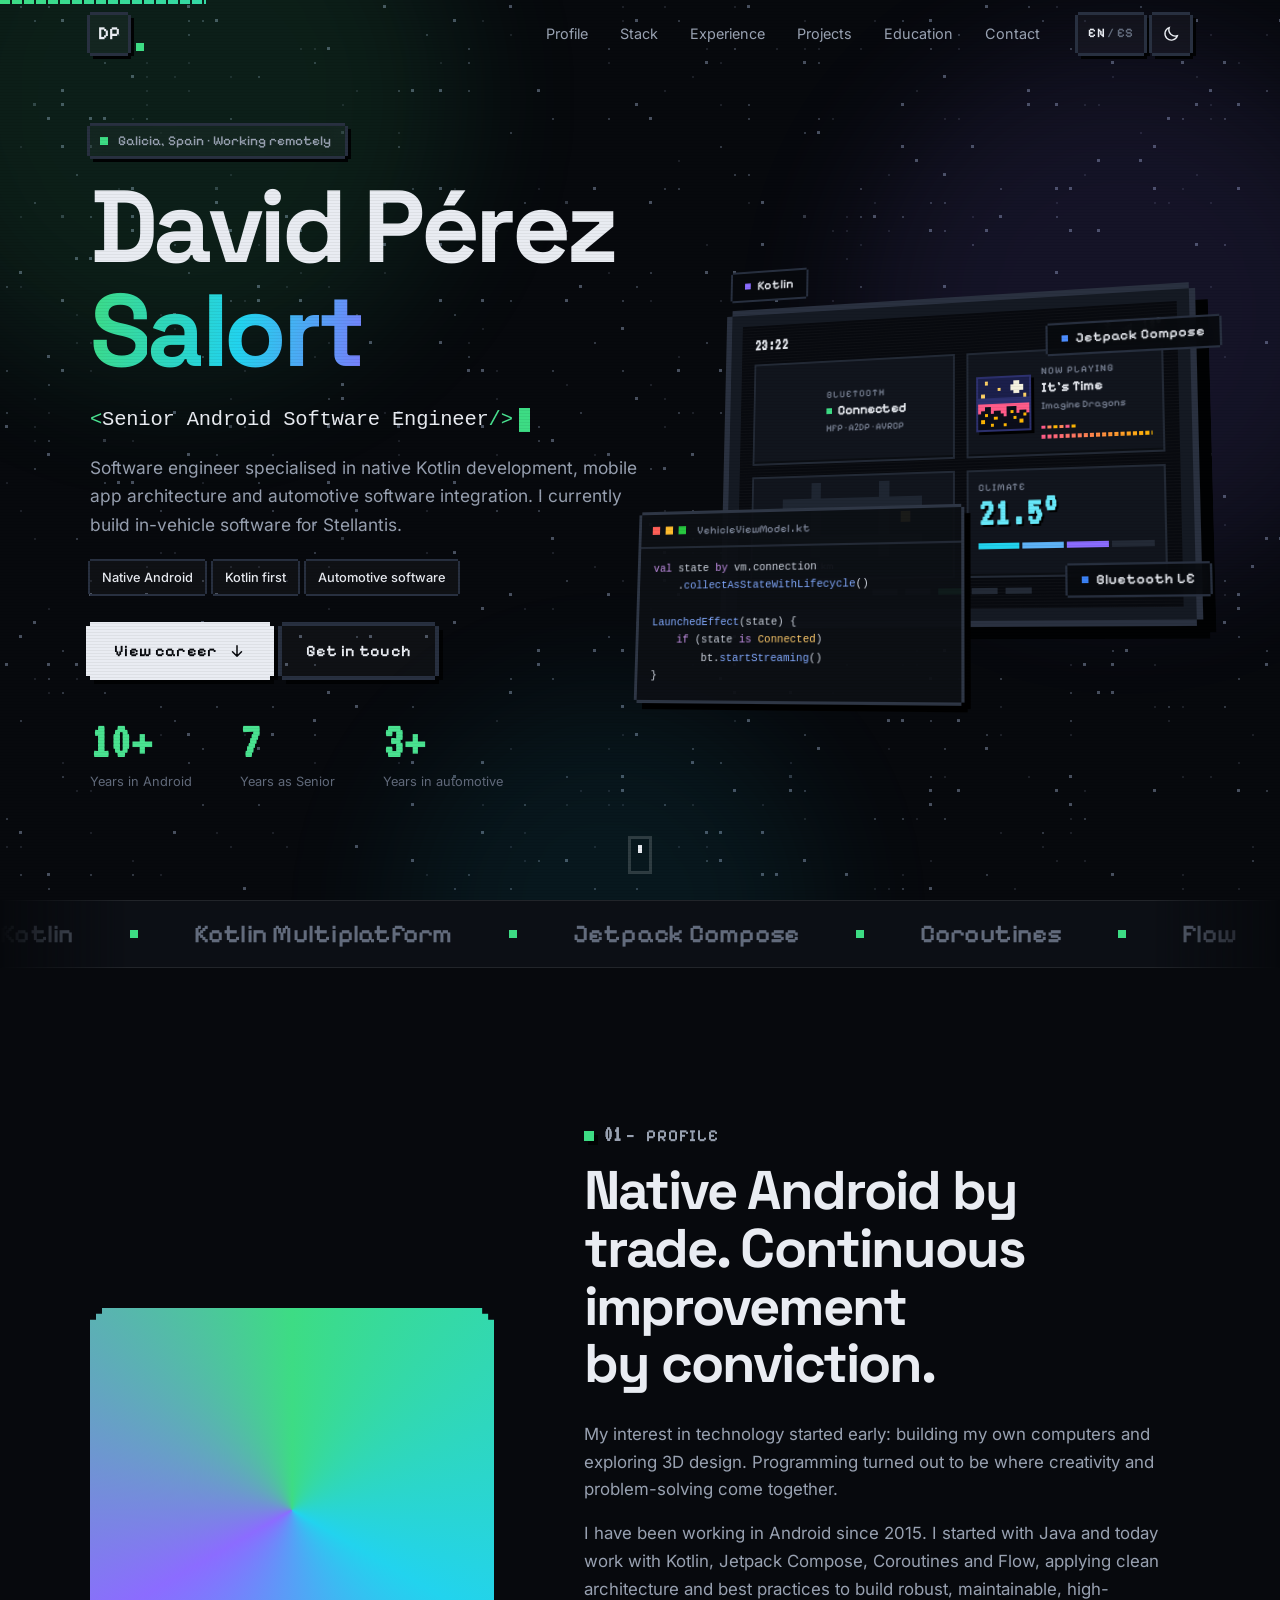
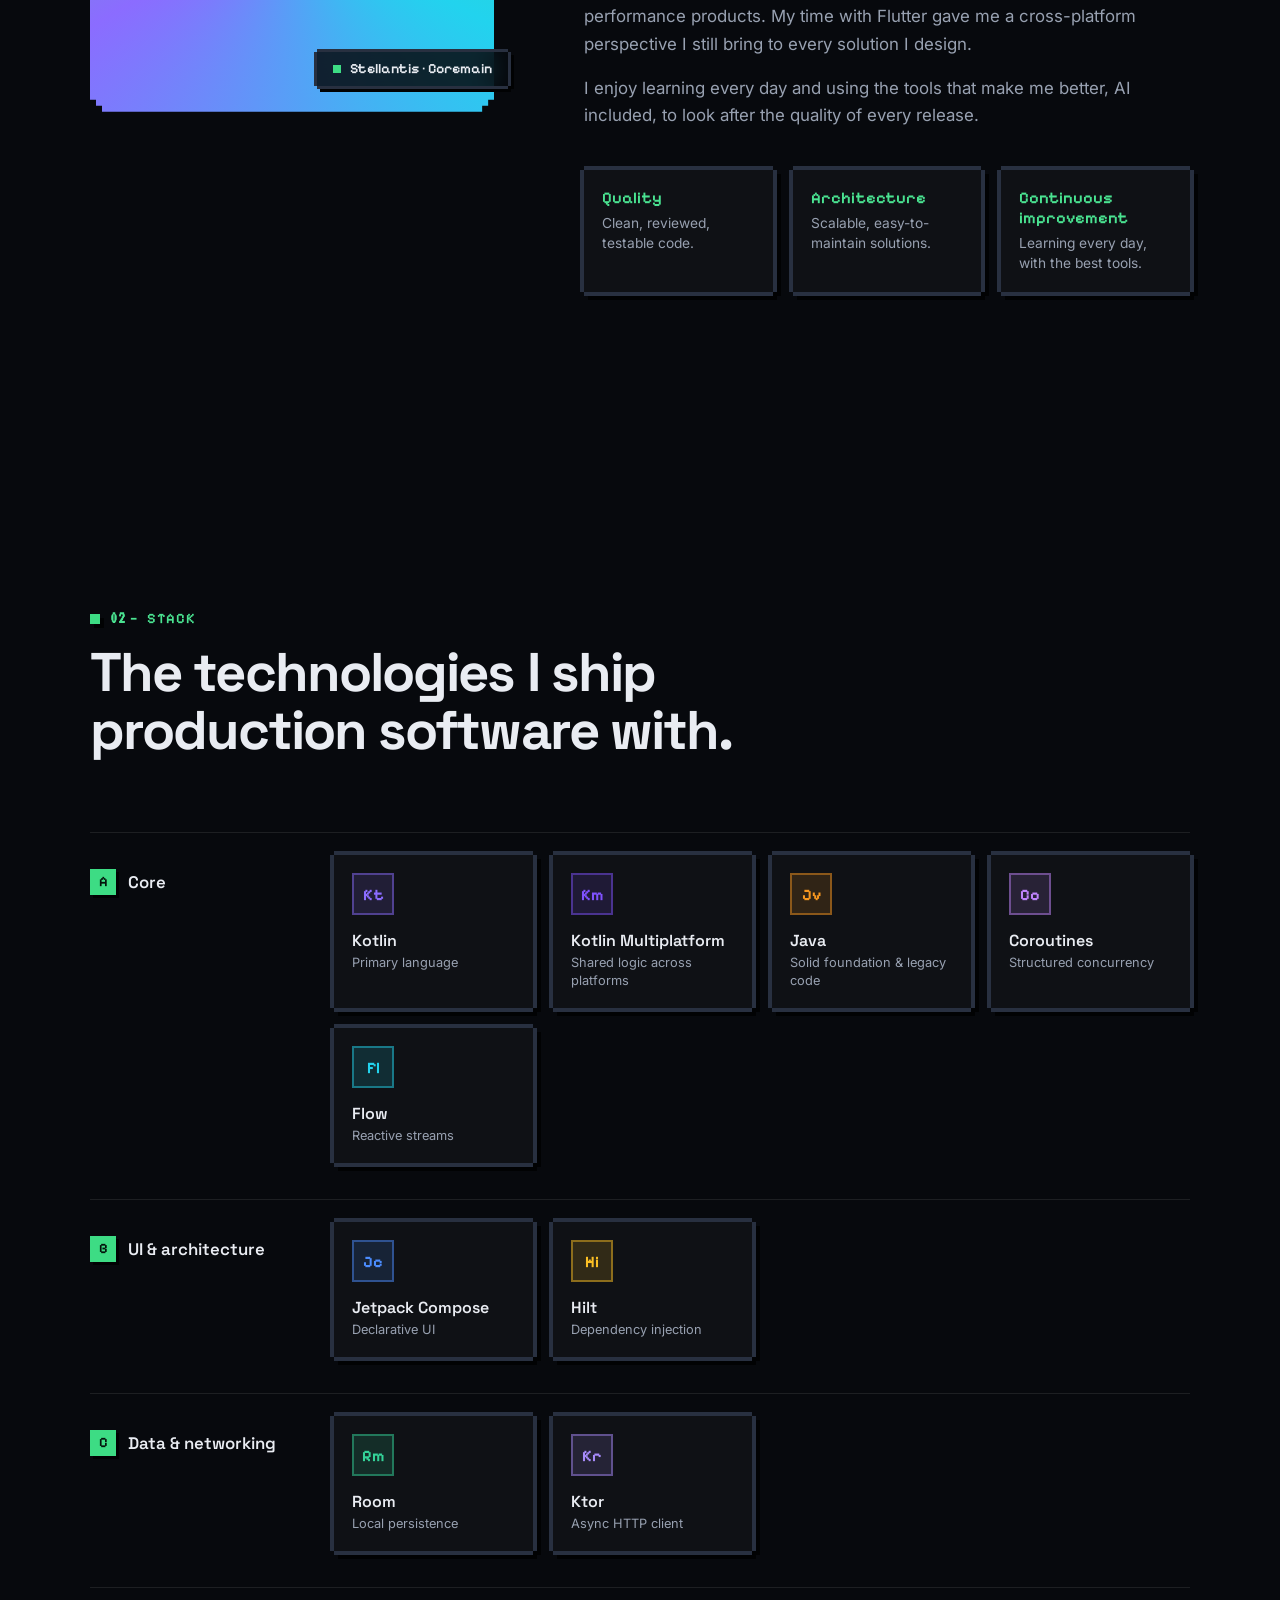
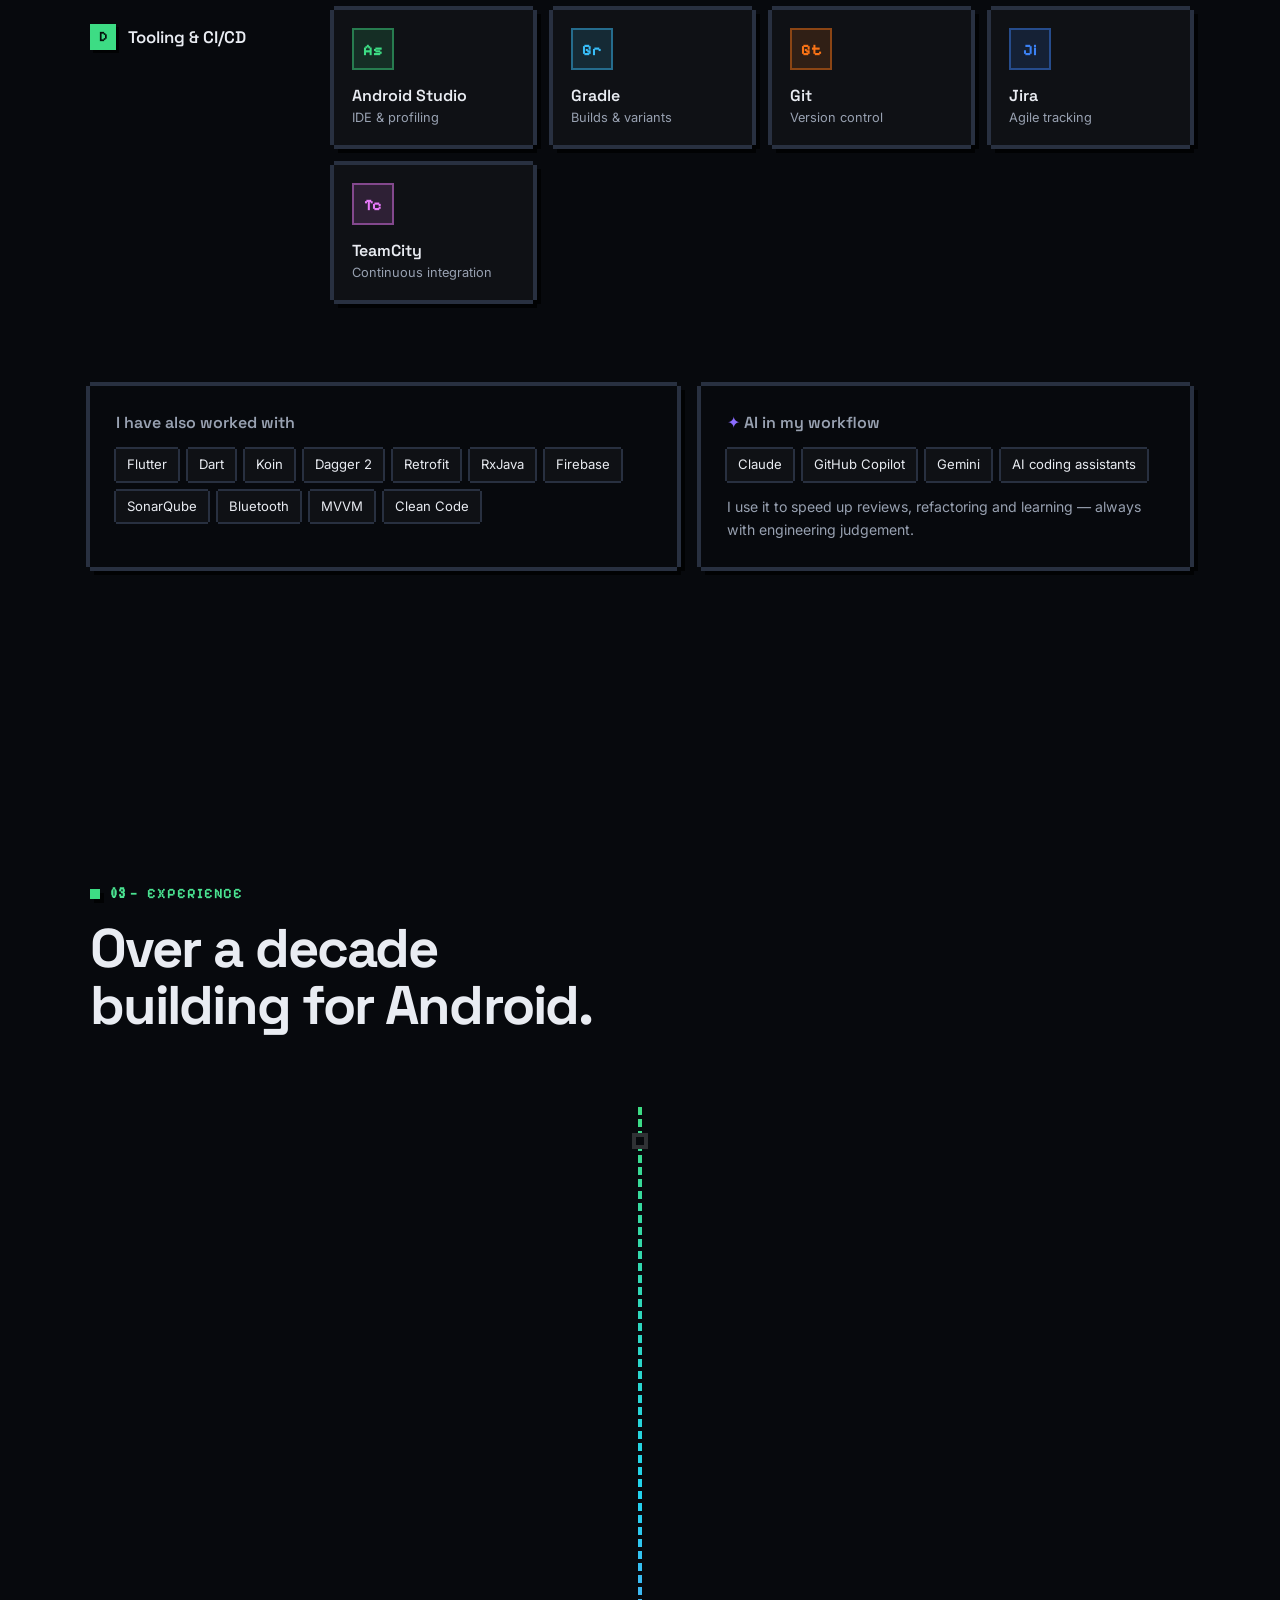
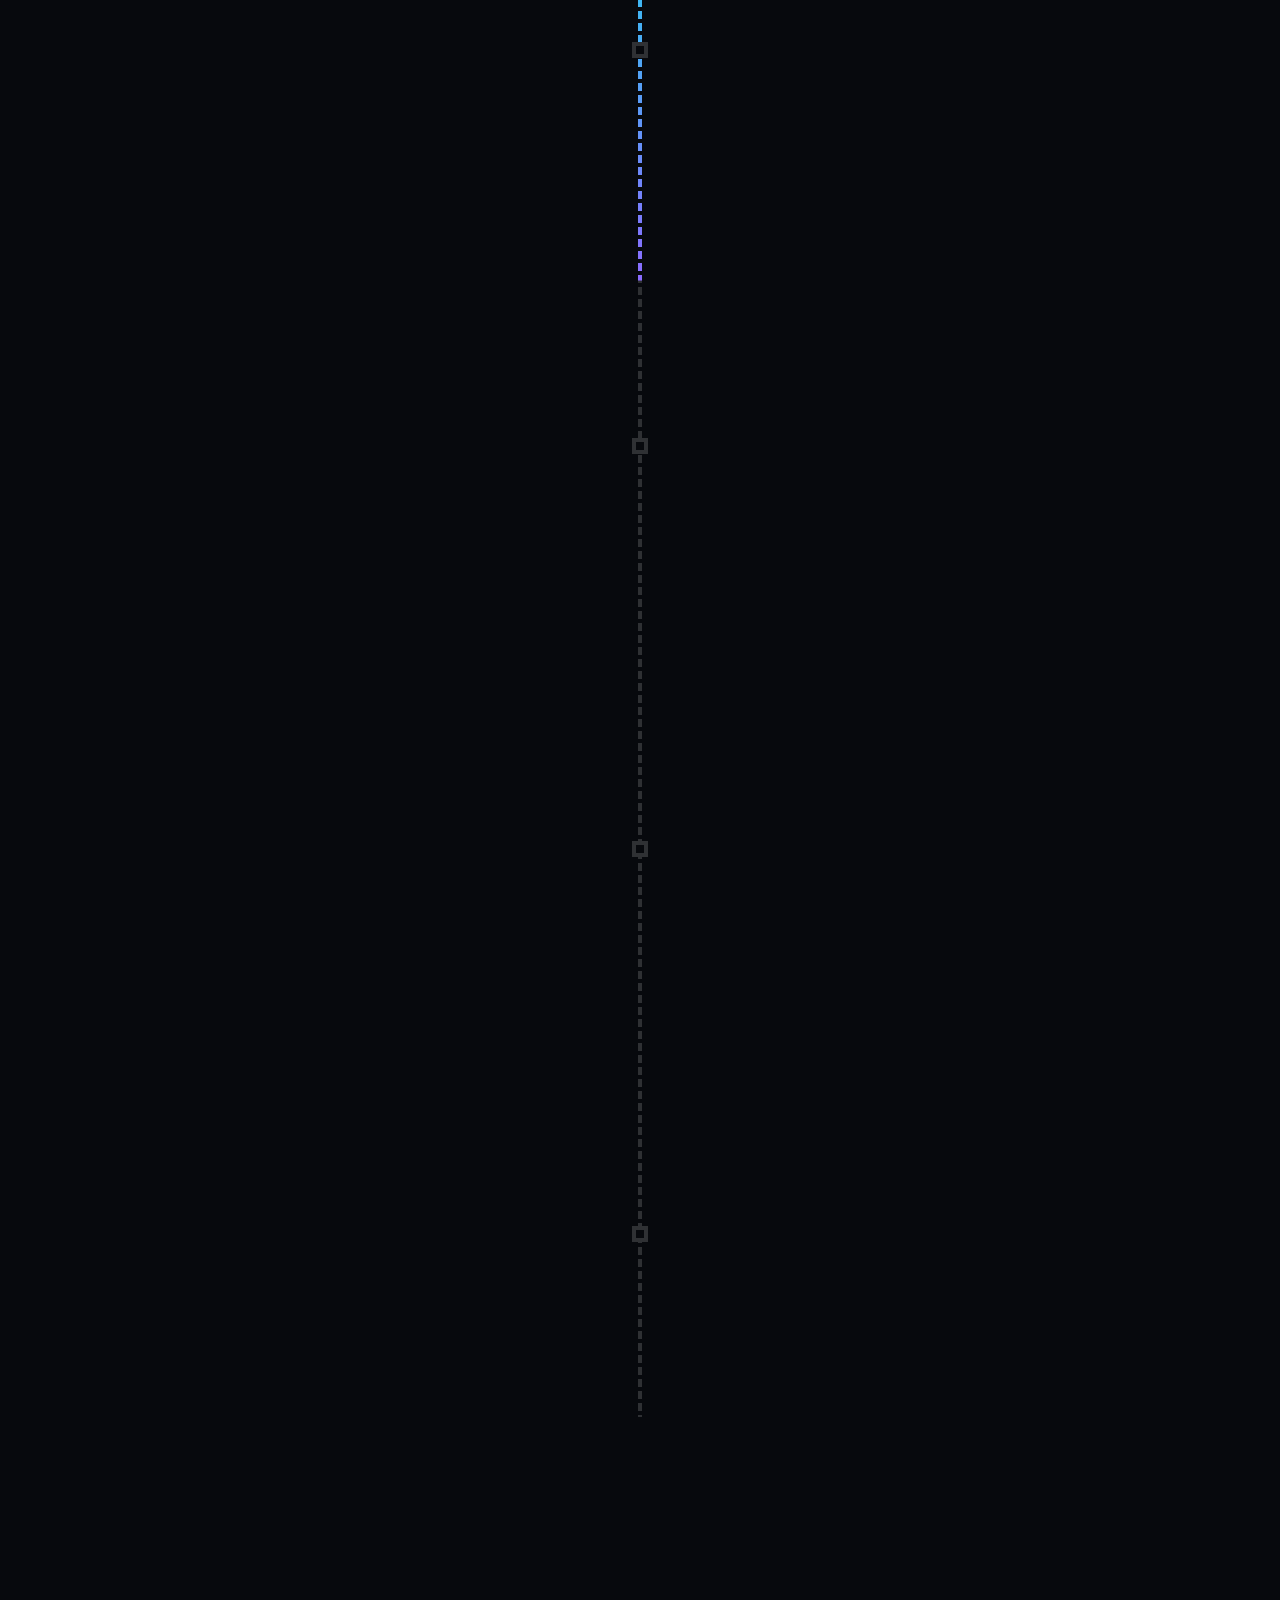
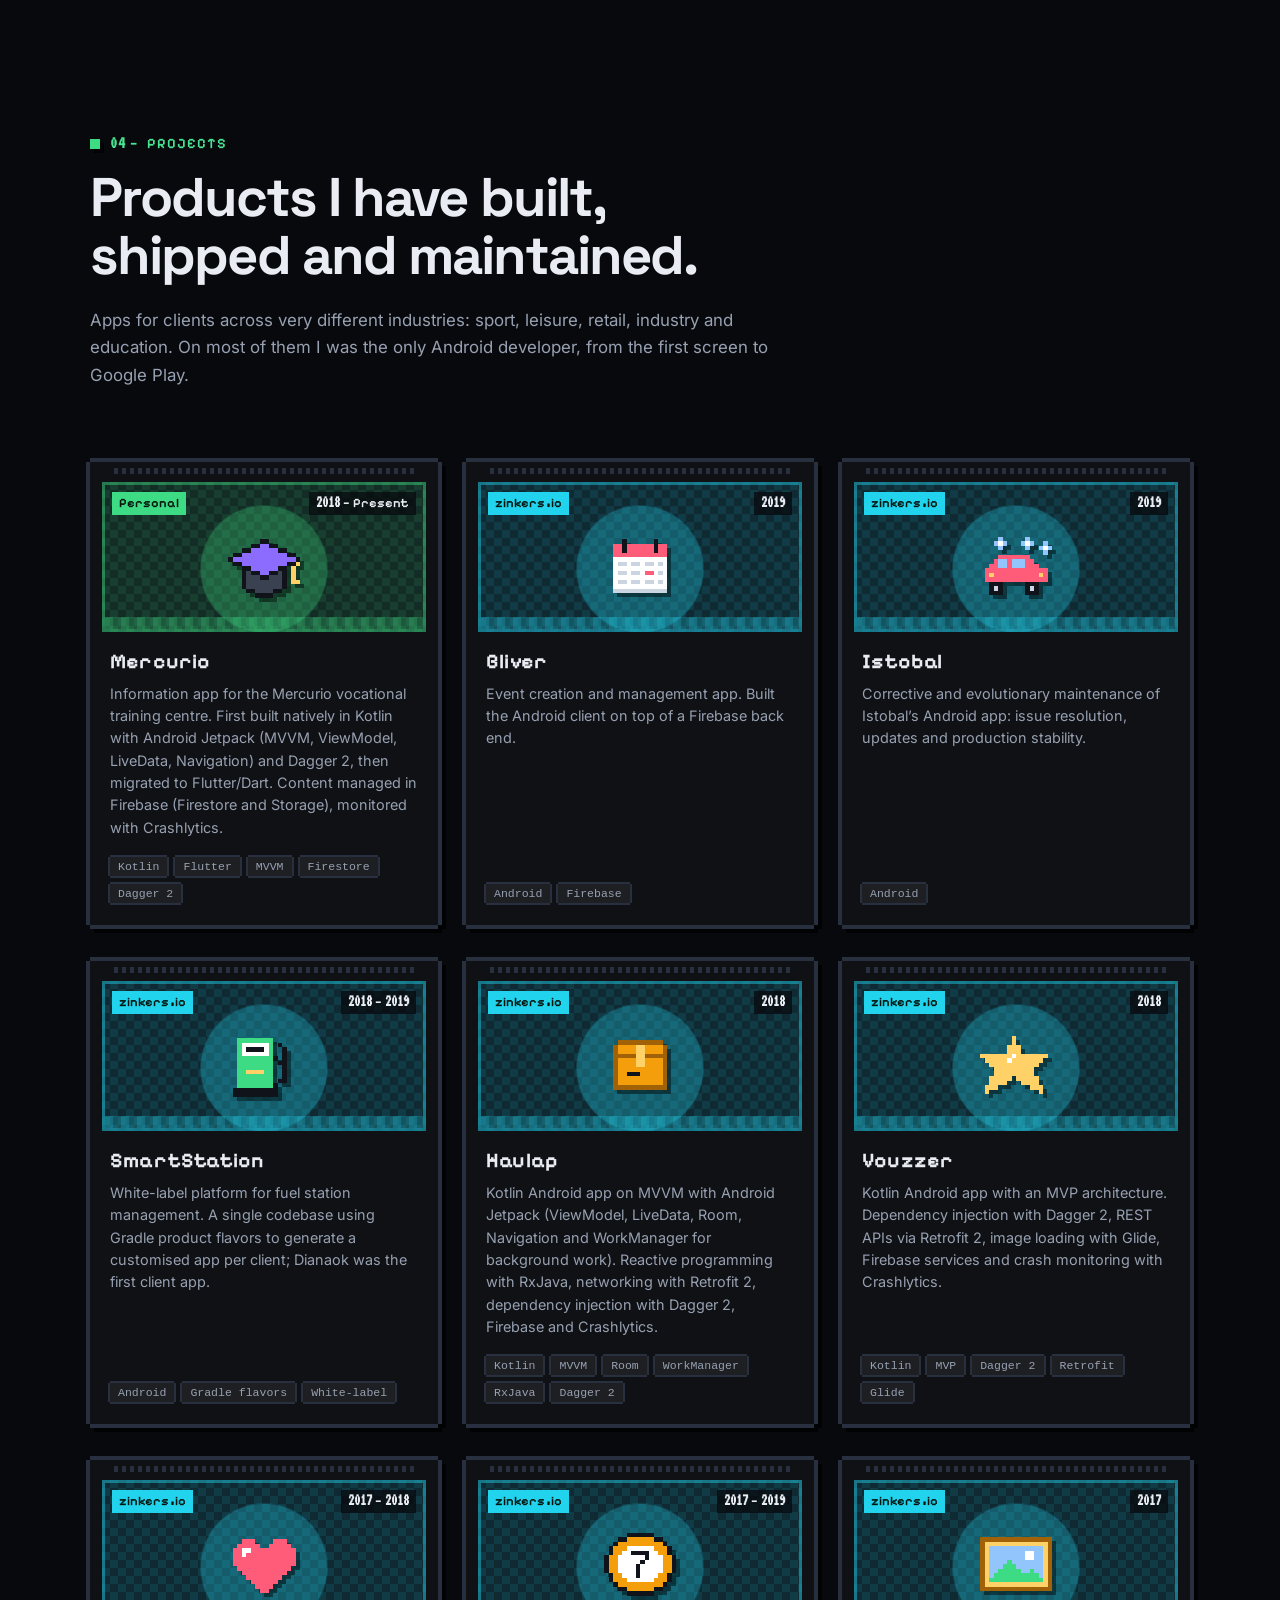
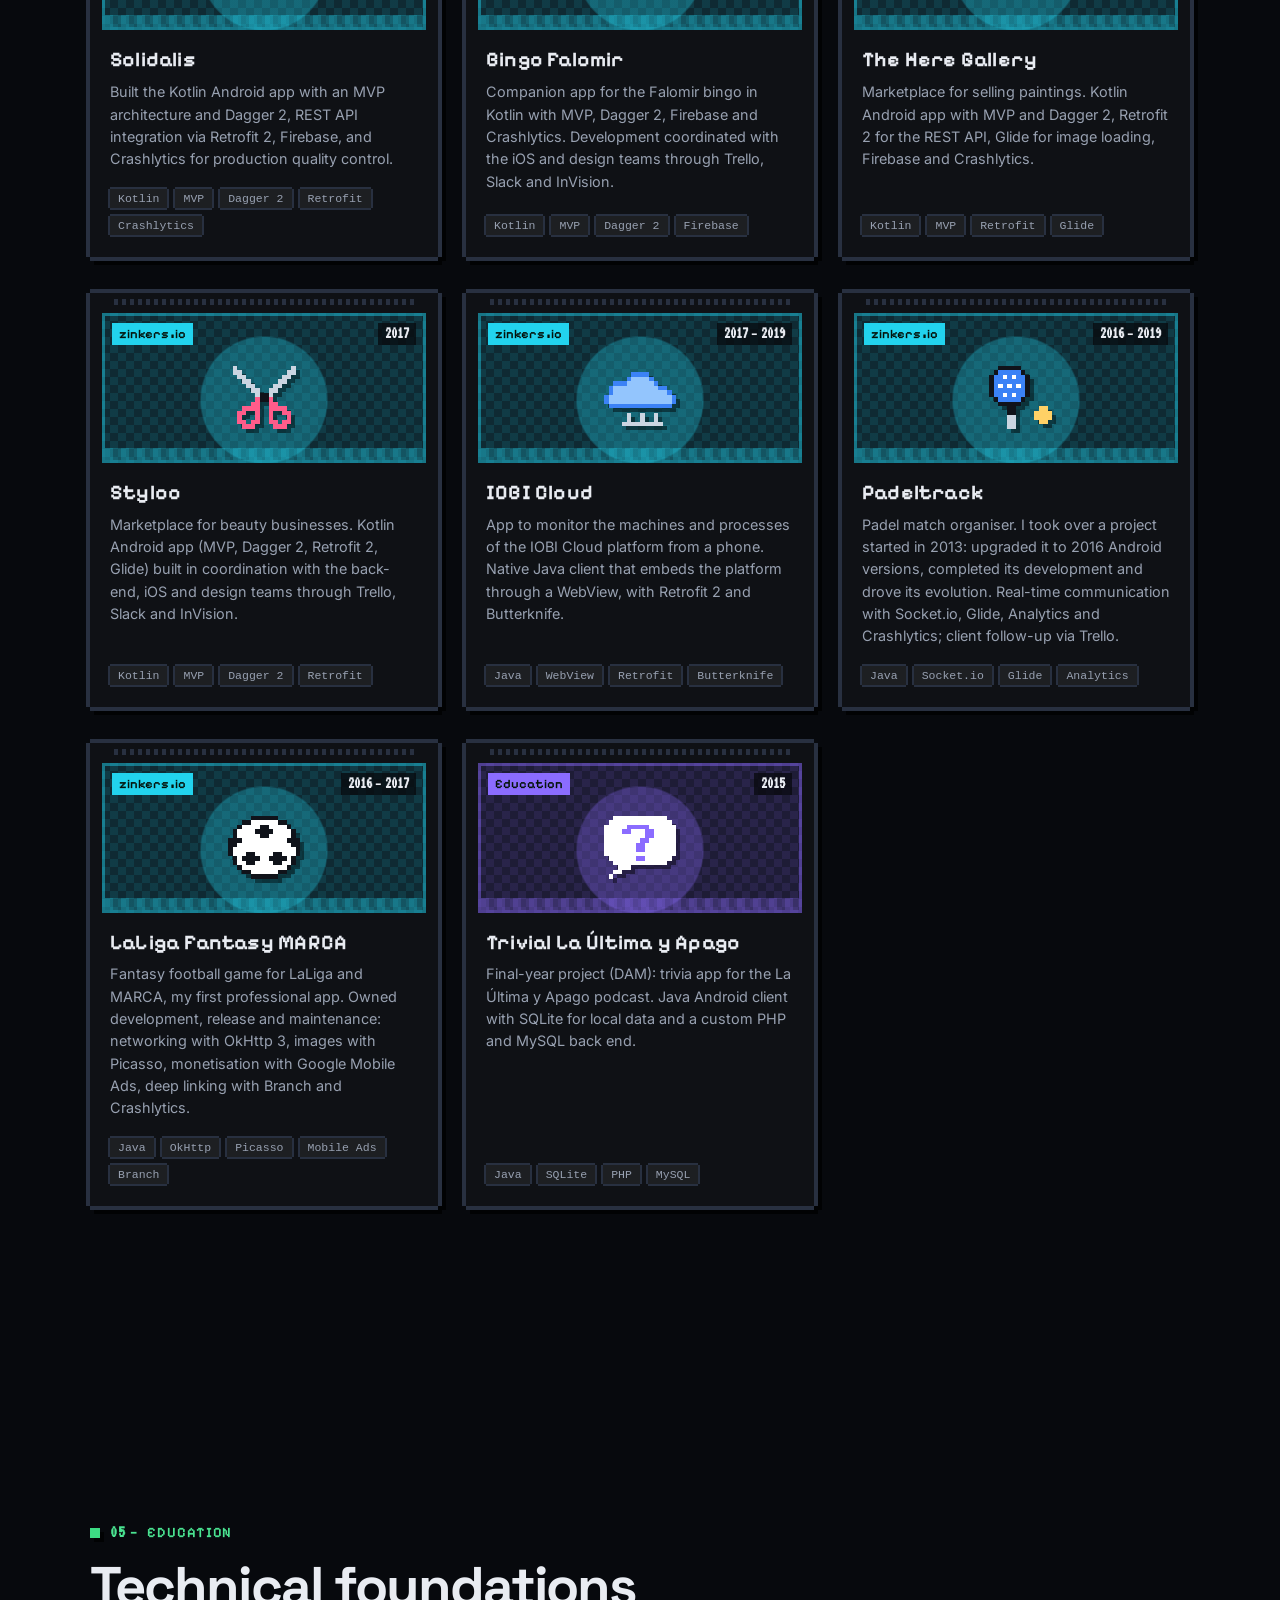
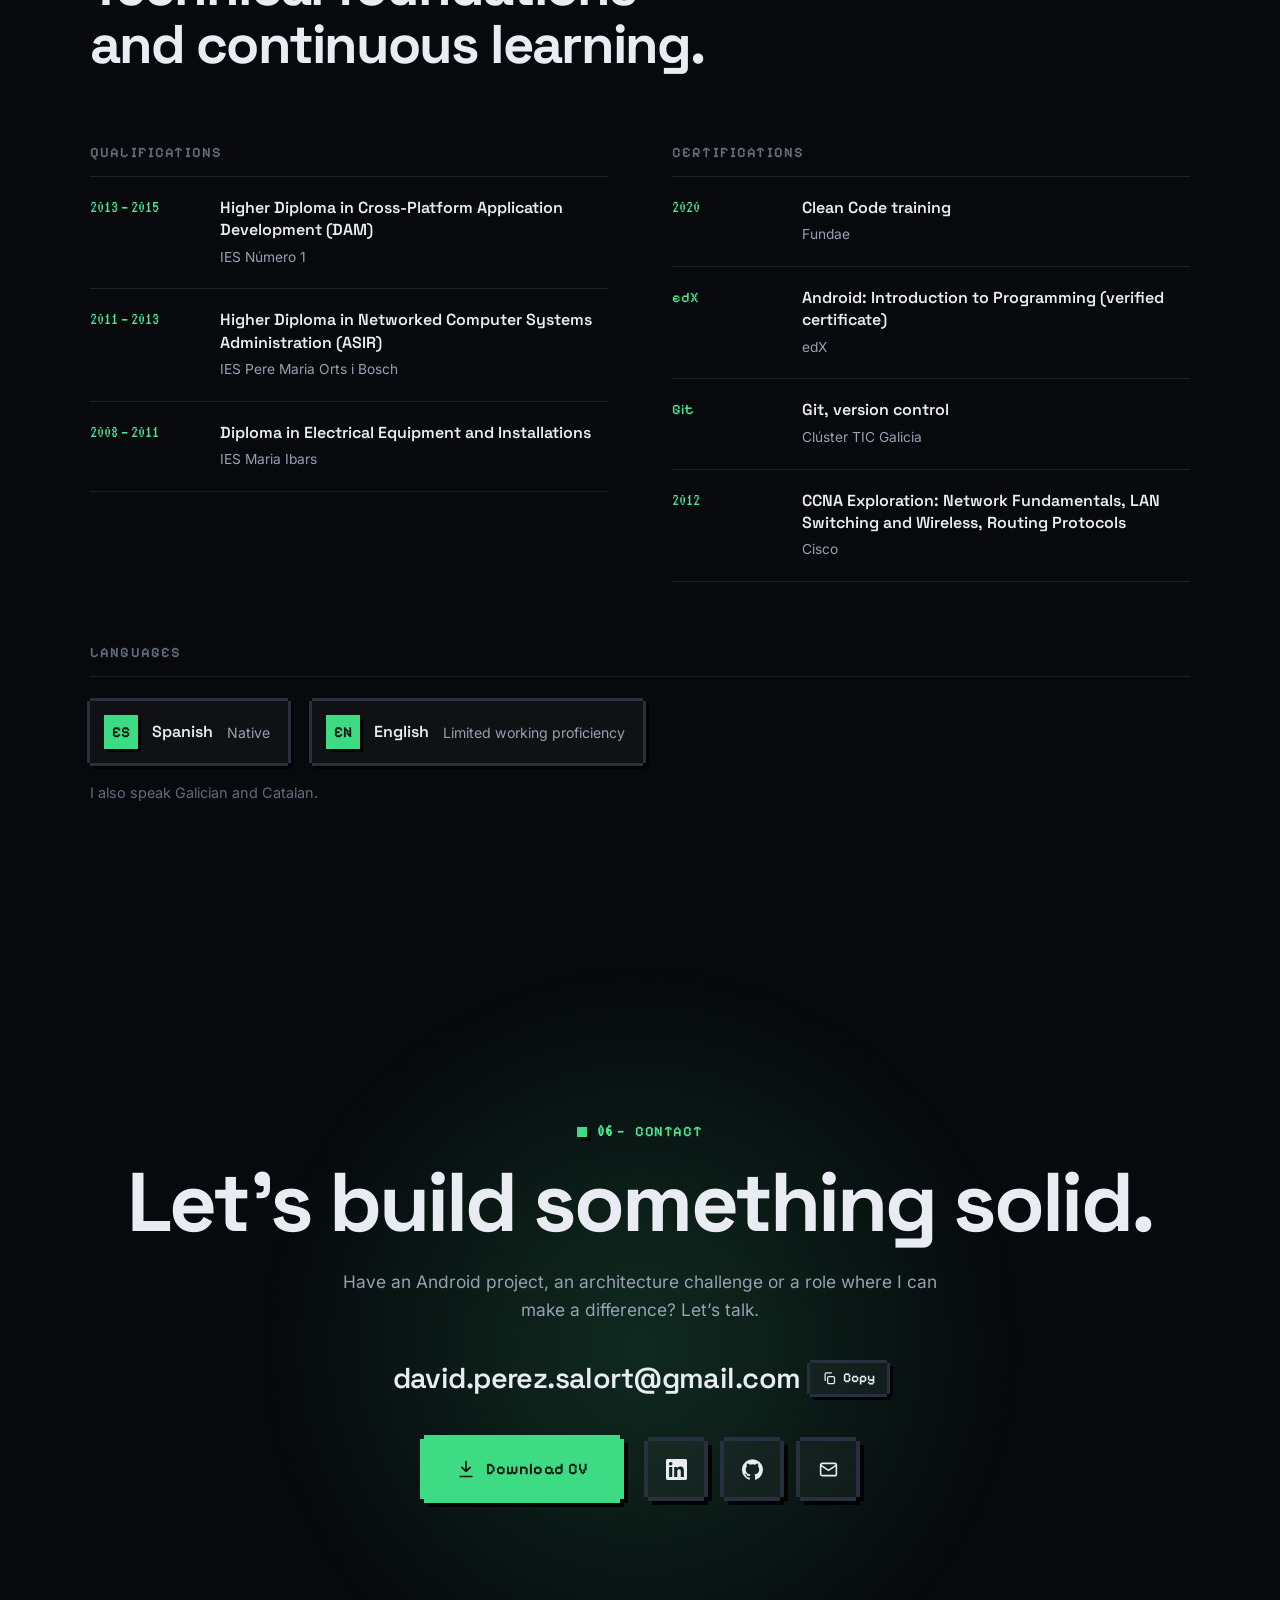
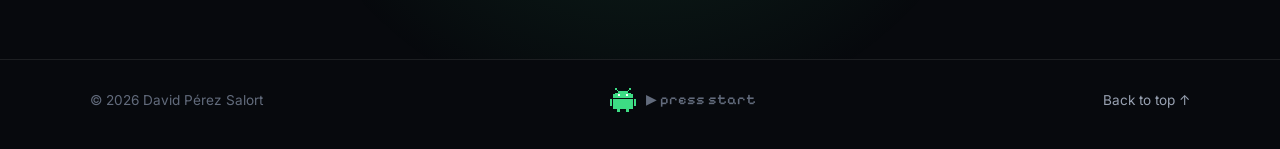
==== index.html @ 90f5037d "feat: play It's Time from the head unit in a pixel mini player Co-Authored-By: Claude Opus 5.5 <nore" ====
<!doctype html>
<html lang="es" data-theme="dark">
<head>
  <meta charset="utf-8">
  <meta name="viewport" content="width=device-width, initial-scale=1">
  <title>David Pérez Salort · Senior Android Software Engineer</title>
  <meta name="description" content="Senior Android Software Engineer especializado en Kotlin, arquitectura de aplicaciones móviles e integración de software automotriz. Galicia, España.">
  <meta name="author" content="David Pérez Salort">
  <meta name="color-scheme" content="dark light">
  <meta name="theme-color" content="#07090d">

  <meta property="og:type" content="website">
  <meta property="og:title" content="David Pérez Salort · Senior Android Software Engineer">
  <meta property="og:description" content="Desarrollo Android nativo con Kotlin, arquitectura móvil e integración de software automotriz.">
  <meta property="og:image" content="assets/img/avatar.jpeg">
  <meta name="twitter:card" content="summary">

  <link rel="icon" href="assets/icons/favicon.ico" sizes="any">
  <link rel="icon" type="image/png" sizes="32x32" href="assets/icons/favicon-32x32.png">
  <link rel="icon" type="image/png" sizes="96x96" href="assets/icons/favicon-96x96.png">
  <link rel="apple-touch-icon" sizes="180x180" href="assets/icons/apple-icon-180x180.png">

  <link rel="preload" href="assets/fonts/inter.woff2" as="font" type="font/woff2" crossorigin>
  <link rel="preload" href="assets/fonts/space-grotesk.woff2" as="font" type="font/woff2" crossorigin>
  <link rel="preload" href="assets/fonts/pixelify-sans.woff2" as="font" type="font/woff2" crossorigin>
  <link rel="preload" href="assets/fonts/vt323.woff2" as="font" type="font/woff2" crossorigin>

  <script>
    // Aplica tema e idioma guardados antes del primer pintado (sin parpadeo).
    (function () {
      var d = document.documentElement, t, l;
      try { t = localStorage.getItem('theme'); l = localStorage.getItem('lang'); } catch (e) {}
      if (t === 'light' || t === 'dark') d.dataset.theme = t;
      if (!l) l = (navigator.language || '').toLowerCase().indexOf('en') === 0 ? 'en' : 'es';
      d.dataset.lang = l;
      if (!matchMedia('(prefers-reduced-motion: reduce)').matches) {
        d.classList.add('js-anim');
        // Red de seguridad: si las animaciones no arrancan, mostrar todo.
        setTimeout(function () { if (!window.__animReady) d.classList.remove('js-anim'); }, 2500);
      }
    })();
  </script>

  <link rel="stylesheet" href="css/styles.css">

  <script type="application/ld+json">
  {
    "@context": "https://schema.org",
    "@type": "Person",
    "name": "David Pérez Salort",
    "jobTitle": "Senior Android Software Engineer",
    "email": "mailto:david.perez.salort@gmail.com",
    "address": { "@type": "PostalAddress", "addressRegion": "Galicia", "addressCountry": "ES" },
    "sameAs": ["https://www.linkedin.com/in/davidperezsalort/", "https://github.com/enylrad"],
    "knowsLanguage": ["es", "en", "gl", "ca"],
    "knowsAbout": ["Android", "Kotlin", "Kotlin Multiplatform", "Jetpack Compose", "Kotlin Coroutines", "Automotive software", "Bluetooth"]
  }
  </script>
</head>
<body>
  <a class="skip-link" href="#main" data-i18n="skip">Saltar al contenido</a>
  <div class="scroll-progress" aria-hidden="true"></div>
  <div class="cursor-halo" aria-hidden="true"></div>

  <!-- ============ NAV ============ -->
  <header class="nav" id="top">
    <div class="nav-inner container">
      <a class="nav-logo" href="#top" aria-label="David Pérez Salort">
        <span class="nav-logo-mark">DP</span><span class="nav-logo-dot"></span>
      </a>
      <nav aria-label="Principal" data-i18n-attr="aria-label:navLabel">
        <ul class="nav-links">
          <li><a href="#about" data-i18n="nav.about">Perfil</a></li>
          <li><a href="#skills" data-i18n="nav.skills">Stack</a></li>
          <li><a href="#experience" data-i18n="nav.experience">Experiencia</a></li>
          <li><a href="#projects" data-i18n="nav.projects">Proyectos</a></li>
          <li><a href="#education" data-i18n="nav.education">Formación</a></li>
          <li><a href="#contact" data-i18n="nav.contact">Contacto</a></li>
        </ul>
      </nav>
      <div class="nav-actions">
        <button class="icon-btn lang-toggle" type="button" aria-label="Switch to English" data-i18n-attr="aria-label:langLabel">
          <span class="lang-current">ES</span><span class="lang-sep">/</span><span class="lang-other">EN</span>
        </button>
        <button class="icon-btn theme-toggle" type="button" aria-label="Cambiar a tema claro" data-i18n-attr="aria-label:themeLabel">
          <svg class="icon-sun" viewBox="0 0 24 24" aria-hidden="true"><circle cx="12" cy="12" r="4.2"/><path d="M12 2v2.2M12 19.8V22M4.9 4.9l1.6 1.6M17.5 17.5l1.6 1.6M2 12h2.2M19.8 12H22M4.9 19.1l1.6-1.6M17.5 6.5l1.6-1.6"/></svg>
          <svg class="icon-moon" viewBox="0 0 24 24" aria-hidden="true"><path d="M20.5 14.3A8.5 8.5 0 0 1 9.7 3.5a8.5 8.5 0 1 0 10.8 10.8z"/></svg>
        </button>
      </div>
    </div>
  </header>

  <main id="main">
    <!-- ============ HERO ============ -->
    <section class="hero" aria-labelledby="hero-name">
      <canvas class="hero-canvas" aria-hidden="true"></canvas>
      <div class="hero-aurora" aria-hidden="true"><span></span><span></span><span></span></div>

      <div class="container hero-inner">
        <div class="hero-copy">
          <p class="hero-eyebrow" data-hero>
            <span class="pulse-dot" aria-hidden="true"></span>
            <span data-i18n="hero.location">Galicia, España · Trabajo en remoto</span>
          </p>
          <h1 class="hero-name" id="hero-name" aria-label="David Pérez Salort">
            <span class="split" aria-hidden="true">David Pérez</span>
            <span class="split gradient-text" aria-hidden="true">Salort</span>
          </h1>
          <p class="hero-role" data-hero>
            <span class="role-bracket" aria-hidden="true">&lt;</span><span class="role-text" data-type="Senior Android Software Engineer">Senior Android Software Engineer</span><span class="role-bracket" aria-hidden="true"> /&gt;</span><span class="caret" aria-hidden="true"></span>
          </p>
          <p class="hero-desc" data-hero data-i18n="hero.desc">Ingeniero de software especializado en desarrollo nativo con Kotlin, arquitectura de aplicaciones móviles e integración de software automotriz. Hoy construyo software para vehículos de Stellantis.</p>
          <ul class="hero-tags" data-hero>
            <li data-i18n="hero.tag1">Android nativo</li>
            <li data-i18n="hero.tag2">Kotlin first</li>
            <li data-i18n="hero.tag3">Software automotriz</li>
          </ul>
          <div class="hero-ctas" data-hero>
            <a class="btn btn-primary magnetic" href="#experience">
              <span data-i18n="hero.ctaExp">Ver trayectoria</span>
              <svg viewBox="0 0 24 24" aria-hidden="true"><path d="M12 5v14M6 13l6 6 6-6"/></svg>
            </a>
            <a class="btn btn-ghost magnetic" href="#contact"><span data-i18n="hero.ctaContact">Contactar</span></a>
          </div>
          <dl class="hero-stats" data-hero>
            <div><dt data-i18n="stats.android">Años en Android</dt><dd><span data-count="10">10</span>+</dd></div>
            <div><dt data-i18n="stats.senior">Años como Senior</dt><dd><span data-count="7">7</span></dd></div>
            <div><dt data-i18n="stats.auto">Años en automoción</dt><dd><span data-count="3">3</span>+</dd></div>
          </dl>
        </div>

        <!-- Visual: head unit de vehículo con app Android -->
        <div class="hero-visual">
          <div class="device tilt-scene">
            <div class="device-bezel">
              <div class="hu">
                <div class="hu-status" aria-hidden="true">
                  <span class="hu-time">12:45</span>
                  <span class="hu-status-icons">
                    <svg viewBox="0 0 24 24"><path d="M7 7l10 10-5 5V2l5 5L7 17"/></svg>
                    <svg viewBox="0 0 24 24"><path d="M2 20h2v-3H2zM7 20h2v-6H7zM12 20h2v-9h-2zM17 20h2V8h-2z"/></svg>
                    <span class="hu-temp">18°</span>
                  </span>
                </div>
                <div class="hu-grid">
                  <div class="hu-card hu-bt" aria-hidden="true">
                    <div class="bt-rings"><span></span><span></span><span></span>
                      <span class="bt-icon" data-sprite="bluetooth"></span>
                    </div>
                    <div>
                      <p class="hu-label">Bluetooth</p>
                      <p class="hu-value"><span class="hu-ok"></span>Connected</p>
                      <p class="hu-sub">HFP · A2DP · AVRCP</p>
                    </div>
                  </div>
                  <button type="button" class="hu-card hu-media" data-music aria-label="Reproducir It’s Time de Imagine Dragons" data-i18n-attr="aria-label:music.play">
                    <span class="hu-art" aria-hidden="true"><span class="hu-art-img" data-sprite="cover"></span><span class="hu-play"></span></span>
                    <span class="hu-media-info" aria-hidden="true">
                      <span class="hu-label">Now playing</span>
                      <span class="hu-value">It’s Time</span>
                      <span class="hu-sub">Imagine Dragons</span>
                      <span class="hu-eq"><span></span><span></span><span></span><span></span><span></span><span></span></span>
                      <span class="hu-progress"><span></span></span>
                    </span>
                  </button>
                  <div class="hu-card hu-nav" aria-hidden="true">
                    <svg viewBox="0 0 40 22" class="hu-map" shape-rendering="crispEdges">
                      <path class="map-road" d="M0 17H40M0 6H40M9 0V22M30 0V22"/>
                      <path class="map-route" d="M3 17H9V6H30V11H36"/>
                      <rect class="map-pin" x="35" y="9" width="3" height="3"/>
                    </svg>
                    <p class="hu-sub">ETA 18 min · 12 km</p>
                  </div>
                  <div class="hu-card hu-climate" aria-hidden="true">
                    <p class="hu-label">Climate</p>
                    <p class="hu-big">21.5°</p>
                    <div class="hu-fan"><span></span><span></span><span></span><span></span></div>
                  </div>
                </div>
                <div class="hu-dock" aria-hidden="true">
                  <span></span><span></span><span class="is-on"></span><span></span><span></span>
                </div>
              </div>
            </div>
            <div class="code-card" aria-hidden="true">
              <div class="code-head"><i></i><i></i><i></i><span>VehicleViewModel.kt</span></div>
<pre><code><span class="k">val</span> state <span class="k">by</span> vm.connection
    .<span class="f">collectAsStateWithLifecycle</span>()

<span class="f">LaunchedEffect</span>(state) {
    <span class="k">if</span> (state <span class="k">is</span> <span class="t">Connected</span>)
        bt.<span class="f">startStreaming</span>()
}</code></pre>
            </div>
            <span aria-hidden="true" class="float-chip chip-a">Kotlin</span>
            <span aria-hidden="true" class="float-chip chip-b">Jetpack Compose</span>
            <span aria-hidden="true" class="float-chip chip-c">Bluetooth LE</span>
          </div>
        </div>
      </div>

      <a class="scroll-hint" href="#about" aria-label="Bajar" data-i18n-attr="aria-label:scrollHint"><span></span></a>
    </section>

    <!-- ============ MARQUEE ============ -->
    <div class="marquee" aria-hidden="true">
      <div class="marquee-track">
        <span>Kotlin</span><span>Kotlin Multiplatform</span><span>Jetpack Compose</span><span>Coroutines</span><span>Flow</span><span>Hilt</span><span>Room</span><span>Ktor</span><span>Bluetooth</span><span>Gradle</span><span>TeamCity</span><span>SonarQube</span><span>Flutter</span><span>GitHub Copilot</span>
      </div>
    </div>

    <!-- ============ ABOUT ============ -->
    <section class="section" id="about" aria-labelledby="about-title">
      <div class="container about">
        <div class="about-photo reveal">
          <div class="photo-frame">
            <img src="assets/img/avatar-pixel.jpg" alt="Retrato en pixel art de David Pérez Salort con una espada en el salón de un castillo" data-i18n-attr="alt:about.photoAlt" width="800" height="800" loading="lazy" decoding="async">
          </div>
          <div class="photo-badge">
            <span class="pulse-dot" aria-hidden="true"></span>
            <span data-i18n="about.badge">Stellantis · Coremain</span>
          </div>
        </div>
        <div class="about-text">
          <p class="section-kicker reveal">01 — <span data-i18n="about.kicker">Perfil</span></p>
          <h2 class="section-title" id="about-title"><span class="mask"><span data-i18n="about.title">Android nativo por oficio. Mejora continua por convicción.</span></span></h2>
          <p class="reveal" data-i18n="about.p1">Mi interés por la tecnología empezó pronto: montando mis propios ordenadores y explorando el diseño 3D. En la programación encontré el terreno donde unir creatividad y resolución de problemas.</p>
          <p class="reveal" data-i18n="about.p2">Desde 2015 me dedico al desarrollo Android. Empecé con Java y hoy trabajo con Kotlin, Jetpack Compose, Coroutines y Flow, aplicando arquitecturas limpias y buenas prácticas para construir productos robustos, mantenibles y de alto rendimiento. Mi etapa con Flutter me aportó una visión multiplataforma que sigo aplicando al diseñar soluciones.</p>
          <p class="reveal" data-i18n="about.p3">Me gusta aprender cada día y usar las herramientas que me hacen mejor, la IA incluida, para cuidar la calidad de cada entrega.</p>
          <ul class="about-pillars reveal">
            <li><strong data-i18n="about.pillar1t">Calidad</strong><span data-i18n="about.pillar1">Código limpio, revisado y testeable.</span></li>
            <li><strong data-i18n="about.pillar2t">Arquitectura</strong><span data-i18n="about.pillar2">Soluciones escalables y fáciles de mantener.</span></li>
            <li><strong data-i18n="about.pillar3t">Mejora continua</strong><span data-i18n="about.pillar3">Aprender cada día, con las mejores herramientas.</span></li>
          </ul>
        </div>
      </div>
    </section>

    <!-- ============ SKILLS ============ -->
    <section class="section" id="skills" aria-labelledby="skills-title">
      <div class="container">
        <header class="section-head">
          <p class="section-kicker reveal">02 — <span data-i18n="skills.kicker">Stack</span></p>
          <h2 class="section-title" id="skills-title"><span class="mask"><span data-i18n="skills.title">Tecnologías con las que entrego software en producción.</span></span></h2>
        </header>

        <div class="skill-groups">
          <div class="skill-group">
            <h3 class="skill-group-title reveal"><span class="sg-index">A</span><span>Core</span></h3>
            <ul class="tech-grid">
              <li class="tech-card reveal" style="--c:#8b6cff"><span class="tech-icon">Kt</span><span class="tech-name">Kotlin</span><span class="tech-desc" data-i18n="tech.kotlin">Lenguaje principal</span></li>
              <li class="tech-card reveal" style="--c:#7f52ff"><span class="tech-icon">Km</span><span class="tech-name">Kotlin Multiplatform</span><span class="tech-desc" data-i18n="tech.kmp">Lógica compartida entre plataformas</span></li>
              <li class="tech-card reveal" style="--c:#f89820"><span class="tech-icon">Jv</span><span class="tech-name">Java</span><span class="tech-desc" data-i18n="tech.java">Base sólida y código legado</span></li>
              <li class="tech-card reveal" style="--c:#c084fc"><span class="tech-icon">Co</span><span class="tech-name">Coroutines</span><span class="tech-desc" data-i18n="tech.coroutines">Concurrencia estructurada</span></li>
              <li class="tech-card reveal" style="--c:#22d3ee"><span class="tech-icon">Fl</span><span class="tech-name">Flow</span><span class="tech-desc" data-i18n="tech.flow">Streams reactivos</span></li>
            </ul>
          </div>
          <div class="skill-group">
            <h3 class="skill-group-title reveal"><span class="sg-index">B</span><span data-i18n="skills.ui">UI y arquitectura</span></h3>
            <ul class="tech-grid">
              <li class="tech-card reveal" style="--c:#4c8dff"><span class="tech-icon">Jc</span><span class="tech-name">Jetpack Compose</span><span class="tech-desc" data-i18n="tech.compose">UI declarativa</span></li>
              <li class="tech-card reveal" style="--c:#fbbf24"><span class="tech-icon">Hi</span><span class="tech-name">Hilt</span><span class="tech-desc" data-i18n="tech.hilt">Inyección de dependencias</span></li>
            </ul>
          </div>
          <div class="skill-group">
            <h3 class="skill-group-title reveal"><span class="sg-index">C</span><span data-i18n="skills.data">Datos y red</span></h3>
            <ul class="tech-grid">
              <li class="tech-card reveal" style="--c:#34d399"><span class="tech-icon">Rm</span><span class="tech-name">Room</span><span class="tech-desc" data-i18n="tech.room">Persistencia local</span></li>
              <li class="tech-card reveal" style="--c:#a78bfa"><span class="tech-icon">Kr</span><span class="tech-name">Ktor</span><span class="tech-desc" data-i18n="tech.ktor">Cliente HTTP asíncrono</span></li>
            </ul>
          </div>
          <div class="skill-group">
            <h3 class="skill-group-title reveal"><span class="sg-index">D</span><span data-i18n="skills.tooling">Entorno y CI/CD</span></h3>
            <ul class="tech-grid">
              <li class="tech-card reveal" style="--c:#3ddc84"><span class="tech-icon">As</span><span class="tech-name">Android Studio</span><span class="tech-desc" data-i18n="tech.studio">IDE y profiling</span></li>
              <li class="tech-card reveal" style="--c:#38bdf8"><span class="tech-icon">Gr</span><span class="tech-name">Gradle</span><span class="tech-desc" data-i18n="tech.gradle">Builds y variantes</span></li>
              <li class="tech-card reveal" style="--c:#f97316"><span class="tech-icon">Gt</span><span class="tech-name">Git</span><span class="tech-desc" data-i18n="tech.git">Control de versiones</span></li>
              <li class="tech-card reveal" style="--c:#3b82f6"><span class="tech-icon">Ji</span><span class="tech-name">Jira</span><span class="tech-desc" data-i18n="tech.jira">Gestión ágil</span></li>
              <li class="tech-card reveal" style="--c:#e879f9"><span class="tech-icon">Tc</span><span class="tech-name">TeamCity</span><span class="tech-desc" data-i18n="tech.teamcity">Integración continua</span></li>
            </ul>
          </div>
        </div>

        <div class="skill-extra">
          <div class="extra-block reveal">
            <h3 data-i18n="skills.alsoTitle">También he trabajado con</h3>
            <ul class="pill-list">
              <li>Flutter</li><li>Dart</li><li>Koin</li><li>Dagger 2</li><li>Retrofit</li><li>RxJava</li><li>Firebase</li><li>SonarQube</li><li>Bluetooth</li><li>MVVM</li><li>Clean Code</li>
            </ul>
          </div>
          <div class="extra-block extra-ai reveal">
            <h3><span class="ai-spark" aria-hidden="true">✦</span> <span data-i18n="skills.aiTitle">IA en mi flujo de trabajo</span></h3>
            <ul class="pill-list">
              <li>Claude</li><li>GitHub Copilot</li><li>Gemini</li><li data-i18n="skills.aiAssistants">Asistentes de código con IA</li>
            </ul>
            <p data-i18n="skills.aiText">La uso para acelerar revisiones, refactorizaciones y aprendizaje, siempre con criterio de ingeniería.</p>
          </div>
        </div>
      </div>
    </section>

    <!-- ============ EXPERIENCE ============ -->
    <section class="section" id="experience" aria-labelledby="exp-title">
      <div class="container">
        <header class="section-head">
          <p class="section-kicker reveal">03 — <span data-i18n="exp.kicker">Experiencia</span></p>
          <h2 class="section-title" id="exp-title"><span class="mask"><span data-i18n="exp.title">Más de una década construyendo para Android.</span></span></h2>
        </header>

        <div class="timeline">
          <div class="timeline-line" aria-hidden="true"><span class="timeline-progress"></span></div>
          <ol class="tl-list">

          <li class="tl-item">
            <span class="tl-dot" aria-hidden="true"></span>
            <p class="tl-date"><time datetime="2024-06">Jun 2024</time> — <span data-i18n="exp.present">Actualidad</span></p>
            <article class="tl-card">
              <p class="tl-highlight" data-i18n="exp.hlAuto">Integración de software automotriz</p>
              <h3>Senior Android Engineer</h3>
              <p class="tl-company">Coremain · <span data-i18n="exp.stellantis">Proyecto Stellantis</span> · <span data-i18n="exp.remote">Remoto</span></p>
              <p data-i18n="exp.e1.summary">Desarrollo de software Android para las plataformas de vehículo de Stellantis.</p>
              <ul>
                <li data-i18n="exp.e1.b1">Desarrollo de funcionalidades nativas en Kotlin con Jetpack Compose, Coroutines y Flow.</li>
                <li data-i18n="exp.e1.kmp">Desarrollo con Kotlin Multiplatform para compartir lógica entre plataformas.</li>
                <li data-i18n="exp.e1.b2">Integración de software Android en plataformas de vehículo.</li>
                <li data-i18n="exp.e1.b3">Calidad continua con TeamCity y SonarQube, code reviews y seguimiento en Jira.</li>
              </ul>
              <ul class="tl-tags"><li>Kotlin</li><li>KMP</li><li>Compose</li><li>Koin</li><li>Coroutines</li><li>TeamCity</li><li>SonarQube</li></ul>
            </article>
          </li>

          <li class="tl-item">
            <span class="tl-dot" aria-hidden="true"></span>
            <p class="tl-date"><time datetime="2023-03">Mar 2023</time> — <time datetime="2024-05">May 2024</time></p>
            <article class="tl-card">
              <p class="tl-highlight" data-i18n="exp.hlBt">Conectividad Bluetooth</p>
              <h3>Senior Android Engineer</h3>
              <p class="tl-company">SIVSA · <span data-i18n="exp.stellantis">Proyecto Stellantis</span> · <span data-i18n="exp.remote">Remoto</span></p>
              <p data-i18n="exp.e2.summary">Desarrollo Android para el ecosistema de vehículos de Stellantis, con foco en la conectividad entre dispositivo y vehículo.</p>
              <ul>
                <li data-i18n="exp.e2.b1">Implementación de protocolos Bluetooth para la comunicación con plataformas de vehículo.</li>
                <li data-i18n="exp.e2.b2">Desarrollo y evolución de funcionalidades en Kotlin sobre arquitectura MVVM.</li>
              </ul>
              <ul class="tl-tags"><li>Bluetooth</li><li>Kotlin</li><li>MVVM</li><li data-i18n="exp.tagAuto">Automoción</li></ul>
            </article>
          </li>

          <li class="tl-item">
            <span class="tl-dot" aria-hidden="true"></span>
            <p class="tl-date"><time datetime="2019-10">Oct 2019</time> — <time datetime="2023-02">Feb 2023</time></p>
            <article class="tl-card">
              <p class="tl-highlight" data-i18n="exp.hlArch">Arquitectura y mantenimiento</p>
              <h3>Senior Android Engineer</h3>
              <p class="tl-company">SIVSA · <span data-i18n="exp.omni">Proyecto OMNI</span> · <span data-i18n="exp.remote">Remoto</span></p>
              <p data-i18n="exp.e3.summary">Evolución y mantenimiento de la aplicación Android del proyecto OMNI.</p>
              <ul>
                <li data-i18n="exp.e3.b1">Refactorización de arquitecturas complejas hacia patrones modernos y mantenibles.</li>
                <li data-i18n="exp.e3.b2">Code reviews y definición de buenas prácticas dentro del equipo.</li>
                <li data-i18n="exp.e3.b3">Gestión de integraciones en entornos de CI/CD.</li>
              </ul>
              <ul class="tl-tags"><li>Kotlin</li><li>Java</li><li>CI/CD</li><li>Code review</li></ul>
            </article>
          </li>

          <li class="tl-item">
            <span class="tl-dot" aria-hidden="true"></span>
            <p class="tl-date"><time datetime="2016-03">Mar 2016</time> — <time datetime="2019-06">Jun 2019</time></p>
            <article class="tl-card">
              <h3>Android Developer</h3>
              <p class="tl-company">zinkers.io · Pedreguer, Alicante</p>
              <p data-i18n="exp.e4.summary">Único desarrollador Android del equipo, responsable del ciclo de vida completo de varias aplicaciones: del diseño a producción.</p>
              <ul>
                <li data-i18n="exp.e4.b1">Implementación de pantallas, flujos y funcionalidades a partir de diseños y especificaciones, con foco en el rendimiento.</li>
                <li data-i18n="exp.e4.b2">Publicación en Google Play: fichas, versiones y actualizaciones.</li>
                <li data-i18n="exp.e4.b3">Control de calidad y corrección proactiva de errores con Crashlytics.</li>
              </ul>
              <ul class="tl-tags"><li>Kotlin</li><li>Java</li><li>MVP</li><li>MVVM</li><li>Dagger 2</li><li>Firebase</li></ul>
            </article>
          </li>

          <li class="tl-item">
            <span class="tl-dot" aria-hidden="true"></span>
            <p class="tl-date"><time datetime="2015-03">Mar 2015</time> — <time datetime="2015-05">May 2015</time></p>
            <article class="tl-card">
              <h3 data-i18n="exp.e5.role">Android Developer · Prácticas</h3>
              <p class="tl-company">Incomar Informática · Dénia, Alicante</p>
              <p data-i18n="exp.e5.summary">Aplicación nativa Android para la gestión de gastos de una flota de taxis, con servicios web JSON y back-end en PHP y MySQL.</p>
              <ul class="tl-tags"><li>Java</li><li>PHP</li><li>MySQL</li><li>REST</li></ul>
            </article>
          </li>
          </ol>
        </div>

      </div>
    </section>

    <!-- ============ PROJECTS ============ -->
    <section class="section" id="projects" aria-labelledby="projects-title">
      <div class="container">
        <header class="section-head">
          <p class="section-kicker reveal">04 — <span data-i18n="projects.kicker">Proyectos</span></p>
          <h2 class="section-title" id="projects-title"><span class="mask"><span data-i18n="projects.title">Productos que he construido, publicado y mantenido.</span></span></h2>
          <p class="section-lead reveal" data-i18n="projects.lead">Apps para clientes de sectores muy distintos: deporte, ocio, retail, industria y educación. En la mayoría fui el único desarrollador Android, de la primera pantalla a Google Play.</p>
        </header>

        <ul class="cart-grid">
          <li class="cart reveal" data-context="personal">
            <div class="cart-art"><span class="cart-icon" data-sprite="p-mercurio"></span><p class="cart-label"><span class="cart-ctx"><span data-i18n="projects.ctx.personal">Personal</span></span><span class="cart-date">2018 — <span data-i18n="exp.present">Actualidad</span></span></p></div>
            <h3>Mercurio</h3>
            <p data-i18n="projects.mercurio">App informativa del Centro de FP Específica Mercurio. Primera versión nativa en Kotlin con Android Jetpack (MVVM, ViewModel, LiveData, Navigation) y Dagger 2; posteriormente migrada a Flutter/Dart. Contenidos gestionados en Firebase (Firestore y Storage) y monitorización con Crashlytics.</p>
            <ul class="cart-tags"><li>Kotlin</li><li>Flutter</li><li>MVVM</li><li>Firestore</li><li>Dagger 2</li></ul>
          </li>
          <li class="cart reveal" data-context="zinkers">
            <div class="cart-art"><span class="cart-icon" data-sprite="p-bliver"></span><p class="cart-label"><span class="cart-ctx">zinkers.io</span><span class="cart-date">2019</span></p></div>
            <h3>Bliver</h3>
            <p data-i18n="projects.bliver">App para la creación y gestión de eventos. Desarrollo del cliente Android integrado con Firebase como back-end.</p>
            <ul class="cart-tags"><li>Android</li><li>Firebase</li></ul>
          </li>
          <li class="cart reveal" data-context="zinkers">
            <div class="cart-art"><span class="cart-icon" data-sprite="p-istobal"></span><p class="cart-label"><span class="cart-ctx">zinkers.io</span><span class="cart-date">2019</span></p></div>
            <h3>Istobal</h3>
            <p data-i18n="projects.istobal">Mantenimiento evolutivo y correctivo de la app Android de Istobal: resolución de incidencias, actualizaciones y estabilidad en producción.</p>
            <ul class="cart-tags"><li>Android</li></ul>
          </li>
          <li class="cart reveal" data-context="zinkers">
            <div class="cart-art"><span class="cart-icon" data-sprite="p-smartstation"></span><p class="cart-label"><span class="cart-ctx">zinkers.io</span><span class="cart-date">2018 — 2019</span></p></div>
            <h3>SmartStation</h3>
            <p data-i18n="projects.smartstation">Plataforma white-label de gestión de estaciones de servicio. Una única base de código con product flavors de Gradle para generar una app personalizada por cliente; Dianaok fue la primera app de cliente.</p>
            <ul class="cart-tags"><li>Android</li><li>Gradle flavors</li><li>White-label</li></ul>
          </li>
          <li class="cart reveal" data-context="zinkers">
            <div class="cart-art"><span class="cart-icon" data-sprite="p-haulap"></span><p class="cart-label"><span class="cart-ctx">zinkers.io</span><span class="cart-date">2018</span></p></div>
            <h3>Haulap</h3>
            <p data-i18n="projects.haulap">App Android en Kotlin sobre MVVM con Android Jetpack (ViewModel, LiveData, Room, Navigation y WorkManager para tareas en segundo plano). Programación reactiva con RxJava, red con Retrofit 2, inyección de dependencias con Dagger 2, Firebase y Crashlytics.</p>
            <ul class="cart-tags"><li>Kotlin</li><li>MVVM</li><li>Room</li><li>WorkManager</li><li>RxJava</li><li>Dagger 2</li></ul>
          </li>
          <li class="cart reveal" data-context="zinkers">
            <div class="cart-art"><span class="cart-icon" data-sprite="p-vouzzer"></span><p class="cart-label"><span class="cart-ctx">zinkers.io</span><span class="cart-date">2018</span></p></div>
            <h3>Vouzzer</h3>
            <p data-i18n="projects.vouzzer">App Android en Kotlin con arquitectura MVP. Inyección de dependencias con Dagger 2, consumo de API REST con Retrofit 2, carga de imágenes con Glide, servicios de Firebase y monitorización de errores con Crashlytics.</p>
            <ul class="cart-tags"><li>Kotlin</li><li>MVP</li><li>Dagger 2</li><li>Retrofit</li><li>Glide</li></ul>
          </li>
          <li class="cart reveal" data-context="zinkers">
            <div class="cart-art"><span class="cart-icon" data-sprite="p-solidalis"></span><p class="cart-label"><span class="cart-ctx">zinkers.io</span><span class="cart-date">2017 — 2018</span></p></div>
            <h3>Solidalis</h3>
            <p data-i18n="projects.solidalis">Desarrollo de la app Android en Kotlin con arquitectura MVP y Dagger 2, integración con API REST mediante Retrofit 2, Firebase y Crashlytics para el control de calidad en producción.</p>
            <ul class="cart-tags"><li>Kotlin</li><li>MVP</li><li>Dagger 2</li><li>Retrofit</li><li>Crashlytics</li></ul>
          </li>
          <li class="cart reveal" data-context="zinkers">
            <div class="cart-art"><span class="cart-icon" data-sprite="p-falomir"></span><p class="cart-label"><span class="cart-ctx">zinkers.io</span><span class="cart-date">2017 — 2019</span></p></div>
            <h3>Bingo Falomir</h3>
            <p data-i18n="projects.falomir">App complementaria para el bingo de Falomir en Kotlin con MVP, Dagger 2, Firebase y Crashlytics. Desarrollo coordinado con los equipos de iOS y diseño mediante Trello, Slack e InVision.</p>
            <ul class="cart-tags"><li>Kotlin</li><li>MVP</li><li>Dagger 2</li><li>Firebase</li></ul>
          </li>
          <li class="cart reveal" data-context="zinkers">
            <div class="cart-art"><span class="cart-icon" data-sprite="p-heregallery"></span><p class="cart-label"><span class="cart-ctx">zinkers.io</span><span class="cart-date">2017</span></p></div>
            <h3>The Here Gallery</h3>
            <p data-i18n="projects.heregallery">Marketplace de venta de cuadros. App Android en Kotlin con MVP y Dagger 2, Retrofit 2 para la API REST, Glide para la carga de imágenes, Firebase y Crashlytics.</p>
            <ul class="cart-tags"><li>Kotlin</li><li>MVP</li><li>Retrofit</li><li>Glide</li></ul>
          </li>
          <li class="cart reveal" data-context="zinkers">
            <div class="cart-art"><span class="cart-icon" data-sprite="p-styloo"></span><p class="cart-label"><span class="cart-ctx">zinkers.io</span><span class="cart-date">2017</span></p></div>
            <h3>Styloo</h3>
            <p data-i18n="projects.styloo">Marketplace para negocios de estética. App Android en Kotlin (MVP, Dagger 2, Retrofit 2, Glide) desarrollada en coordinación con los equipos de back-end, iOS y diseño mediante Trello, Slack e InVision.</p>
            <ul class="cart-tags"><li>Kotlin</li><li>MVP</li><li>Dagger 2</li><li>Retrofit</li></ul>
          </li>
          <li class="cart reveal" data-context="zinkers">
            <div class="cart-art"><span class="cart-icon" data-sprite="p-iobi"></span><p class="cart-label"><span class="cart-ctx">zinkers.io</span><span class="cart-date">2017 — 2019</span></p></div>
            <h3>IOBI Cloud</h3>
            <p data-i18n="projects.iobi">App para monitorizar desde el móvil las máquinas y procesos de la plataforma IOBI Cloud. Cliente nativo en Java que integra la plataforma mediante WebView, con Retrofit 2 y Butterknife.</p>
            <ul class="cart-tags"><li>Java</li><li>WebView</li><li>Retrofit</li><li>Butterknife</li></ul>
          </li>
          <li class="cart reveal" data-context="zinkers">
            <div class="cart-art"><span class="cart-icon" data-sprite="p-padeltrack"></span><p class="cart-label"><span class="cart-ctx">zinkers.io</span><span class="cart-date">2016 — 2019</span></p></div>
            <h3>Padeltrack</h3>
            <p data-i18n="projects.padeltrack">App para organizar partidos de pádel. Retomé un proyecto iniciado en 2013: actualización a las versiones de Android de 2016, finalización del desarrollo y evolución posterior. Comunicación en tiempo real con Socket.io, Glide, Analytics y Crashlytics; seguimiento con el cliente vía Trello.</p>
            <ul class="cart-tags"><li>Java</li><li>Socket.io</li><li>Glide</li><li>Analytics</li></ul>
          </li>
          <li class="cart reveal" data-context="zinkers">
            <div class="cart-art"><span class="cart-icon" data-sprite="p-fantasy"></span><p class="cart-label"><span class="cart-ctx">zinkers.io</span><span class="cart-date">2016 — 2017</span></p></div>
            <h3>LaLiga Fantasy MARCA</h3>
            <p data-i18n="projects.fantasy">Juego fantasy de la liga española para LaLiga y MARCA, mi primera app profesional. Responsable del desarrollo, la publicación y el mantenimiento: red con OkHttp 3, imágenes con Picasso, monetización con Google Mobile Ads, deep linking con Branch y Crashlytics.</p>
            <ul class="cart-tags"><li>Java</li><li>OkHttp</li><li>Picasso</li><li>Mobile Ads</li><li>Branch</li></ul>
          </li>
          <li class="cart reveal" data-context="edu">
            <div class="cart-art"><span class="cart-icon" data-sprite="p-trivial"></span><p class="cart-label"><span class="cart-ctx"><span data-i18n="projects.ctx.edu">Formación</span></span><span class="cart-date">2015</span></p></div>
            <h3>Trivial La Última y Apago</h3>
            <p data-i18n="projects.trivial">Proyecto de fin de ciclo (DAM): app de trivial para el podcast La Última y Apago. Cliente Android en Java con SQLite para datos locales y back-end propio en PHP y MySQL.</p>
            <ul class="cart-tags"><li>Java</li><li>SQLite</li><li>PHP</li><li>MySQL</li></ul>
          </li>
        </ul>
      </div>
    </section>

    <!-- ============ EDUCATION ============ -->
    <section class="section" id="education" aria-labelledby="edu-title">
      <div class="container">
        <header class="section-head">
          <p class="section-kicker reveal">05 — <span data-i18n="edu.kicker">Formación</span></p>
          <h2 class="section-title" id="edu-title"><span class="mask"><span data-i18n="edu.title">Base técnica y aprendizaje continuo.</span></span></h2>
        </header>
        <div class="edu-grid">
          <div class="edu-col">
            <h3 class="edu-head reveal" data-i18n="edu.degrees">Titulaciones</h3>
            <ul class="edu-list">
              <li class="reveal"><span class="edu-year">2013 — 2015</span><strong data-i18n="edu.d1">Técnico Superior en Desarrollo de Aplicaciones Multiplataforma (DAM)</strong><span>IES Número 1</span></li>
              <li class="reveal"><span class="edu-year">2011 — 2013</span><strong data-i18n="edu.d2">Técnico Superior en Administración de Sistemas Informáticos en Red (ASIR)</strong><span>IES Pere Maria Orts i Bosch</span></li>
              <li class="reveal"><span class="edu-year">2008 — 2011</span><strong data-i18n="edu.d3">Técnico en Equipos e Instalaciones Eléctricas</strong><span>IES Maria Ibars</span></li>
            </ul>
          </div>
          <div class="edu-col">
            <h3 class="edu-head reveal" data-i18n="edu.certs">Certificaciones</h3>
            <ul class="edu-list">
              <li class="reveal"><span class="edu-year">2020</span><strong data-i18n="edu.c1">Formación en Clean Code</strong><span>Fundae</span></li>
              <li class="reveal"><span class="edu-year">edX</span><strong data-i18n="edu.c2">Android: Introducción a la programación (certificado verificado)</strong><span>edX</span></li>
              <li class="reveal"><span class="edu-year">Git</span><strong data-i18n="edu.c3">Git, control de versiones</strong><span>Clúster TIC Galicia</span></li>
              <li class="reveal"><span class="edu-year">2012</span><strong data-i18n="edu.c4">CCNA Exploration: Network Fundamentals, LAN Switching and Wireless, Routing Protocols</strong><span>Cisco</span></li>
            </ul>
          </div>
        </div>
        <div class="edu-langs reveal">
          <h3 class="edu-head" data-i18n="edu.langs">Idiomas</h3>
          <ul class="lang-list">
            <li><span class="lang-code">ES</span><strong data-i18n="lang.es">Español</strong><span data-i18n="lang.esLevel">Nativo</span></li>
            <li><span class="lang-code">EN</span><strong data-i18n="lang.en">Inglés</strong><span data-i18n="lang.enLevel">Profesional básico</span></li>
          </ul>
          <p class="lang-more" data-i18n="lang.more">También hablo gallego y catalán.</p>
        </div>
      </div>
    </section>

    <!-- ============ CONTACT ============ -->
    <section class="section contact" id="contact" aria-labelledby="contact-title">
      <div class="container contact-inner">
        <p class="section-kicker reveal">06 — <span data-i18n="contact.kicker">Contacto</span></p>
        <h2 class="contact-title" id="contact-title"><span class="mask"><span data-i18n="contact.title">Construyamos algo sólido.</span></span></h2>
        <p class="contact-text reveal" data-i18n="contact.text">¿Tienes un proyecto Android, un reto de arquitectura o una posición en la que pueda aportar? Hablemos.</p>

        <div class="contact-mail reveal">
          <a class="mail-link" href="mailto:david.perez.salort@gmail.com">david.perez.salort@gmail.com</a>
          <button class="copy-btn" type="button" data-copy="david.perez.salort@gmail.com">
            <svg viewBox="0 0 24 24" aria-hidden="true"><rect x="9" y="9" width="11" height="11" rx="2"/><path d="M5 15V5a2 2 0 0 1 2-2h8"/></svg>
            <span data-i18n="contact.copy">Copiar</span>
          </button>
        </div>

        <div class="contact-actions reveal">
          <!-- El PDF cambia con el idioma (clave contact.cvHref en js/i18n.js). Se regenera desde cv/cv.html (ver README). -->
          <a class="btn btn-cv magnetic" href="cv/David-Perez-Salort-CV-ES.pdf" download data-cv data-i18n-attr="href:contact.cvHref">
            <span class="btn-cv-shine" aria-hidden="true"></span>
            <svg class="cv-icon" viewBox="0 0 24 24" aria-hidden="true"><path d="M12 3v12M7 10l5 5 5-5M5 21h14"/></svg>
            <span data-i18n="contact.cv">Descargar CV</span>
          </a>
          <ul class="socials">
            <li>
              <a class="social magnetic" href="https://www.linkedin.com/in/davidperezsalort/" target="_blank" rel="noopener" aria-label="LinkedIn">
                <svg viewBox="0 0 24 24" aria-hidden="true"><path d="M20.45 20.45h-3.56v-5.57c0-1.33-.02-3.04-1.85-3.04-1.85 0-2.14 1.45-2.14 2.94v5.67H9.35V9h3.41v1.56h.05c.48-.9 1.64-1.85 3.37-1.85 3.6 0 4.27 2.37 4.27 5.46v6.28zM5.34 7.43a2.06 2.06 0 1 1 0-4.13 2.06 2.06 0 0 1 0 4.13zM7.12 20.45H3.56V9h3.56v11.45zM22.22 0H1.77C.79 0 0 .77 0 1.73v20.54C0 23.23.79 24 1.77 24h20.45c.98 0 1.78-.77 1.78-1.73V1.73C24 .77 23.2 0 22.22 0z"/></svg>
              </a>
            </li>
            <li>
              <a class="social magnetic" href="https://github.com/enylrad" target="_blank" rel="noopener" aria-label="GitHub">
                <svg viewBox="0 0 24 24" aria-hidden="true"><path d="M12 .3a12 12 0 0 0-3.8 23.38c.6.12.83-.26.83-.57L9 21.07c-3.34.72-4.04-1.61-4.04-1.61-.55-1.39-1.34-1.76-1.34-1.76-1.08-.74.09-.73.09-.73 1.2.09 1.83 1.24 1.83 1.24 1.07 1.83 2.8 1.3 3.49 1 .1-.78.42-1.31.76-1.61-2.67-.3-5.47-1.33-5.47-5.93 0-1.31.47-2.38 1.24-3.22-.14-.3-.54-1.52.1-3.18 0 0 1-.32 3.3 1.23a11.5 11.5 0 0 1 6 0c2.28-1.55 3.29-1.23 3.29-1.23.64 1.66.24 2.88.12 3.18a4.65 4.65 0 0 1 1.23 3.22c0 4.61-2.8 5.63-5.48 5.92.42.36.81 1.1.81 2.22l-.01 3.29c0 .31.2.69.82.57A12 12 0 0 0 12 .3"/></svg>
              </a>
            </li>
            <li>
              <a class="social magnetic" href="mailto:david.perez.salort@gmail.com" aria-label="Email">
                <svg viewBox="0 0 24 24" aria-hidden="true" class="stroke"><rect x="3" y="5" width="18" height="14" rx="2"/><path d="M3 7l9 6 9-6"/></svg>
              </a>
            </li>
          </ul>
        </div>
      </div>
    </section>
  </main>

  <footer class="footer">
    <div class="container footer-inner">
      <p>© <span class="year">2026</span> David Pérez Salort</p>
      <button class="footer-droid" type="button" data-game aria-label="Jugar a Droid Runner" data-i18n-attr="aria-label:game.play">
        <span class="footer-droid-sprite" data-sprite="droid"></span>
        <span class="footer-droid-text">▶ press start</span>
      </button>
      <a href="#top" class="to-top" data-i18n="footer.top">Volver arriba ↑</a>
    </div>
  </footer>

  <div class="toast" role="status" aria-live="polite"></div>

  <!-- ============ MÚSICA: IT'S TIME (se carga solo al pulsar la tarjeta del head unit) ============ -->
  <div class="music" hidden role="dialog" aria-label="It’s Time — Imagine Dragons">
    <div class="music-head">
      <span class="music-title">♪ It’s Time — Imagine Dragons</span>
      <button class="music-close" type="button" aria-label="Cerrar reproductor" data-i18n-attr="aria-label:music.close">✕</button>
    </div>
    <div class="music-frame"></div>
  </div>

  <!-- ============ EASTER EGG: DROID RUNNER ============ -->
  <dialog class="game" aria-labelledby="game-title">
    <div class="game-box">
      <header class="game-head">
        <h2 class="game-title" id="game-title">Droid Runner</h2>
        <button class="game-close" type="button" aria-label="Cerrar juego" data-i18n-attr="aria-label:game.close">✕</button>
      </header>
      <div class="game-hud" aria-live="off">
        <span><span data-i18n="game.score">Puntos</span> <b data-game-score>00000</b></span>
        <span class="game-level" data-game-level>API 21</span>
        <span><span data-i18n="game.hi">Récord</span> <b data-game-hi>00000</b></span>
      </div>
      <div class="game-stage" tabindex="0" autofocus>
        <canvas class="game-canvas" width="256" height="144" aria-label="Droid Runner"></canvas>
        <div class="game-msg">
          <p class="game-msg-title">PRESS START</p>
          <p class="game-msg-text"></p>
        </div>
      </div>
      <p class="game-help" data-i18n="game.hint">Espacio o ↑ para saltar · ↓ para agacharte · Esc para salir. En el móvil: toca para saltar y desliza hacia abajo para agacharte.</p>
    </div>
  </dialog>

  <script src="vendor/gsap.min.js" defer></script>
  <script src="vendor/ScrollTrigger.min.js" defer></script>
  <script src="vendor/lenis.min.js" defer></script>
  <script src="js/main.js" type="module"></script>
</body>
</html>
---- css/styles.css ----
/* =========================================================
   David Pérez Salort — Portfolio
   ========================================================= */

@font-face {
  font-family: 'Inter';
  src: url('../assets/fonts/inter.woff2') format('woff2-variations');
  font-weight: 100 900;
  font-display: swap;
}
@font-face {
  font-family: 'Pixel Digits';
  src: url('../assets/fonts/vt323.woff2') format('woff2');
  unicode-range: U+0030-0039, U+002E, U+003A, U+00B0; /* 0-9 . : ° */
  size-adjust: 125%;
  font-display: swap;
}
@font-face {
  font-family: 'Pixelify Sans';
  src: url('../assets/fonts/pixelify-sans.woff2') format('woff2-variations');
  font-weight: 400 700;
  font-display: swap;
}
@font-face {
  font-family: 'Space Grotesk';
  src: url('../assets/fonts/space-grotesk.woff2') format('woff2-variations');
  font-weight: 300 700;
  font-display: swap;
}

/* ---------- Tokens ---------- */
:root {
  --bg: #07090d;
  --bg-2: #0c0f15;
  --surface: rgba(255, 255, 255, .035);
  --surface-2: rgba(255, 255, 255, .06);
  --border: rgba(255, 255, 255, .09);
  --border-strong: rgba(255, 255, 255, .16);
  --text: #e9ecf2;
  --muted: #98a1b1;
  --faint: #626b7c;
  --accent: #3ddc84;
  --accent-text: #4ae391;
  --accent-2: #8b6cff;
  --accent-3: #22d3ee;
  --on-accent: #04130b;
  --shadow: 0 30px 80px -20px rgba(0, 0, 0, .65);
  --grid-line: rgba(255, 255, 255, .045);
  --particle: 180, 200, 230;
  --pixel-lit: 61, 220, 132;
  --grain-opacity: .05;
  --px: 4px;
  --px-line: #283040;
  --px-shadow: #010203;

  --font: 'Inter', system-ui, -apple-system, 'Segoe UI', Roboto, sans-serif;
  --font-display: 'Space Grotesk', 'Inter', system-ui, sans-serif;
  --font-mono: ui-monospace, 'SF Mono', 'JetBrains Mono', Menlo, Consolas, monospace;
  --font-pixel: 'Pixel Digits', 'Pixelify Sans', ui-monospace, 'SF Mono', Menlo, Consolas, monospace;

  --radius: 18px;
  --radius-sm: 12px;
  --ease: cubic-bezier(.22, 1, .36, 1);
  --container: 1180px;
  --gutter: clamp(16px, 4vw, 40px);
  --nav-h: 68px;

  color-scheme: dark;
}

:root[data-theme="light"] {
  --bg: #f6f7f9;
  --bg-2: #eceef2;
  --surface: rgba(12, 18, 32, .03);
  --surface-2: rgba(12, 18, 32, .055);
  --border: rgba(12, 18, 32, .1);
  --border-strong: rgba(12, 18, 32, .18);
  --text: #0b0e14;
  --muted: #4d5666;
  --faint: #7a8392;
  --accent: #1fb866;
  --accent-text: #0a7d42;
  --accent-2: #6a4cf0;
  --accent-3: #0891b2;
  --on-accent: #ffffff;
  --shadow: 0 30px 70px -25px rgba(20, 30, 60, .28);
  --grid-line: rgba(12, 18, 32, .06);
  --particle: 60, 80, 120;
  --pixel-lit: 31, 184, 102;
  --grain-opacity: .05;
  --px-line: #c3c9d4;
  --px-shadow: #d2d7df;
  color-scheme: light;
}

/* ---------- Base ---------- */
*, *::before, *::after { box-sizing: border-box; }
html { -webkit-text-size-adjust: 100%; scroll-behavior: smooth; scroll-padding-top: calc(var(--nav-h) + 16px); }
html.lenis, html.lenis body { height: auto; }
.lenis.lenis-smooth { scroll-behavior: auto !important; }
.lenis.lenis-stopped { overflow: hidden; }
body {
  margin: 0;
  background: var(--bg);
  color: var(--text);
  font: 400 1rem/1.65 var(--font);
  -webkit-font-smoothing: antialiased;
  text-rendering: optimizeLegibility;
  overflow-x: clip;
  transition: background-color .5s var(--ease), color .5s var(--ease);
}
/* Scanlines sutiles */
body::after {
  content: '';
  position: fixed; inset: 0;
  pointer-events: none; z-index: 100;
  opacity: var(--grain-opacity);
  background: repeating-linear-gradient(0deg, #000 0 1px, transparent 1px 3px);
}
img, svg { display: block; max-width: 100%; }
a { color: inherit; text-decoration: none; }
button { font: inherit; color: inherit; background: none; border: 0; cursor: pointer; padding: 0; }
ul, ol { list-style: none; margin: 0; padding: 0; }
h1, h2, h3, h4, p { margin: 0; }
::selection { background: var(--accent); color: var(--on-accent); }
:focus-visible { outline: 2px solid var(--accent); outline-offset: 6px; }

.container { width: 100%; max-width: var(--container); margin-inline: auto; padding-inline: var(--gutter); }

.skip-link {
  position: fixed; left: 16px; top: 16px; z-index: 200; transform: translateY(-200%);
  padding: 10px 16px; border-radius: 10px;
  background: var(--accent); color: var(--on-accent); font-weight: 600;
  transition: transform .2s;
}
.skip-link:focus { transform: none; }

.gradient-text {
  background: linear-gradient(100deg, var(--accent) 0%, var(--accent-3) 45%, var(--accent-2) 100%);
  -webkit-background-clip: text; background-clip: text;
  color: transparent;
}

/* ---------- Scroll progress & cursor ---------- */
.scroll-progress {
  position: fixed; inset: 0 0 auto; height: 4px; z-index: 120;
  background: linear-gradient(90deg, var(--accent), var(--accent-3), var(--accent-2));
  -webkit-mask: repeating-linear-gradient(90deg, #000 0 10px, transparent 10px 12px);
  mask: repeating-linear-gradient(90deg, #000 0 10px, transparent 10px 12px);
  clip-path: inset(0 calc(100% - var(--p, 0%)) 0 0);
}
.cursor-halo {
  position: fixed; left: 0; top: 0; z-index: 0;
  width: 520px; height: 520px; margin: -260px 0 0 -260px;
  border-radius: 50%; pointer-events: none;
  background: radial-gradient(circle, color-mix(in srgb, var(--accent) 13%, transparent) 0%, transparent 60%);
  opacity: 0; transition: opacity .6s;
  will-change: transform;
}
@media (pointer: fine) { .cursor-halo.is-on { opacity: 1; } }
main, .footer { position: relative; z-index: 1; }

/* ---------- Nav ---------- */
.nav {
  position: fixed; inset: 0 0 auto; z-index: 110;
  height: var(--nav-h);
  transition: background-color .4s, border-color .4s, backdrop-filter .4s;
  border-bottom: 1px solid transparent;
}
.nav.is-scrolled {
  background: color-mix(in srgb, var(--bg) 72%, transparent);
  backdrop-filter: saturate(160%) blur(16px);
  -webkit-backdrop-filter: saturate(160%) blur(16px);
  border-bottom-color: var(--border);
}
.nav-inner { height: 100%; display: flex; align-items: center; gap: 24px; }
.nav-logo { display: inline-flex; align-items: center; gap: 3px; font: 700 1.15rem/1 var(--font-display); letter-spacing: -.02em; }
.nav-logo-mark {
  display: grid; place-items: center; width: 38px; height: 38px;
  background: var(--surface); font-family: var(--font-pixel); font-weight: 600;
}
.nav-logo { gap: 8px; }
.nav-logo-dot { width: 8px; height: 8px; background: var(--accent); align-self: flex-end; margin-bottom: 2px; animation: blink 1.05s steps(1) infinite; }
.nav nav { margin-left: auto; }
.nav-links { display: flex; gap: 4px; }
.nav-links a {
  position: relative; display: block; padding: 8px 14px;
  font-size: .9rem; color: var(--muted); transition: color .25s, background-color .25s;
}
.nav-links a:hover { color: var(--text); background: var(--surface); }
.nav-links a.is-active { color: var(--text); }
.nav-links a.is-active::after {
  content: ''; position: absolute; left: 50%; bottom: 2px; width: 4px; height: 4px; margin-left: -2px;
  background: var(--accent);
}
.nav-actions { display: flex; gap: 8px; }
.icon-btn {
  display: inline-flex; align-items: center; justify-content: center; gap: 2px;
  height: 38px; min-width: 38px; padding: 0 10px; border-radius: 11px;
  border: 1px solid var(--border); background: var(--surface);
  font: 600 .82rem/1 var(--font-pixel); letter-spacing: .04em;
  transition: border-color .25s, background-color .25s, transform .25s var(--ease);
}
.icon-btn:hover { border-color: var(--border-strong); background: var(--surface-2); }
.icon-btn:active { transform: scale(.94); }
.lang-other, .lang-sep { color: var(--faint); }
.theme-toggle { padding: 0; width: 38px; }
.theme-toggle svg { width: 18px; height: 18px; fill: none; stroke: currentColor; stroke-width: 1.8; stroke-linecap: round; transition: transform .6s var(--ease), opacity .3s; }
.theme-toggle .icon-moon { position: absolute; }
.theme-toggle { position: relative; }
[data-theme="dark"] .theme-toggle .icon-sun { opacity: 0; transform: rotate(-90deg) scale(.5); }
[data-theme="light"] .theme-toggle .icon-moon { opacity: 0; transform: rotate(90deg) scale(.5); }

@media (max-width: 760px) {
  .nav nav { display: none; }
  .nav-actions { margin-left: auto; }
}

/* ---------- Buttons ---------- */
.btn {
  position: relative; display: inline-flex; align-items: center; gap: 10px;
  height: 50px; padding: 0 24px;
  font: 600 1rem/1 var(--font-pixel); letter-spacing: .02em;
  transition: background-color .3s, color .3s, translate .1s steps(1);
  isolation: isolate; overflow: hidden;
}
.btn svg { width: 18px; height: 18px; fill: none; stroke: currentColor; stroke-width: 2; stroke-linecap: round; stroke-linejoin: round; transition: transform .4s var(--ease); }
.btn-primary { background: var(--text); color: var(--bg); }
.btn-primary:hover { background: var(--accent); color: var(--on-accent); }
.btn-primary:hover svg { transform: translateY(3px); }
.btn-ghost { background: var(--surface); }
.btn-ghost:hover { background: var(--surface-2); }

/* ---------- Hero ---------- */
.hero {
  position: relative; min-height: 100svh;
  display: flex; align-items: center;
  padding: calc(var(--nav-h) + 40px) 0 90px;
  overflow: hidden;
}
.hero-canvas { position: absolute; inset: 0; width: 100%; height: 100%; }
.hero-aurora { position: absolute; inset: 0; pointer-events: none; filter: blur(70px); opacity: .28; }
.hero-aurora span { position: absolute; border-radius: 50%; }
.hero-aurora span:nth-child(1) { width: 46vw; height: 46vw; left: -12vw; top: -14vw; background: color-mix(in srgb, var(--accent) 38%, transparent); }
.hero-aurora span:nth-child(2) { width: 40vw; height: 40vw; right: -10vw; top: 5vh; background: color-mix(in srgb, var(--accent-2) 40%, transparent); }
.hero-aurora span:nth-child(3) { width: 34vw; height: 34vw; left: 30vw; bottom: -18vw; background: color-mix(in srgb, var(--accent-3) 28%, transparent); }
[data-theme="light"] .hero-aurora { opacity: .2; }
.hero-inner {
  position: relative;
  display: grid; grid-template-columns: minmax(0, 1.08fr) minmax(0, .92fr);
  align-items: center; gap: clamp(32px, 5vw, 72px);
}
.hero-eyebrow {
  display: inline-flex; align-items: center; gap: 10px;
  padding: 7px 14px 7px 10px;
  background: var(--surface);
  backdrop-filter: blur(8px);
  font: 500 .85rem/1.2 var(--font-pixel); color: var(--muted);
}
.pulse-dot { position: relative; width: 8px; height: 8px; background: var(--accent); flex: none; }
.pulse-dot::after { content: ''; position: absolute; inset: 0; background: var(--accent); animation: ping 1.6s steps(4) infinite; }
@keyframes ping { 0% { transform: scale(1); opacity: .7; } 80%, 100% { transform: scale(2.5); opacity: 0; } }

.hero-name {
  margin-top: 22px;
  font: 700 clamp(2.9rem, 8.2vw, 6.4rem)/.95 var(--font-display);
  letter-spacing: -.045em;
}
.hero-name .split { display: block; padding-bottom: .06em; }
.hero-name .word { display: inline-block; white-space: nowrap; }
.hero-name .char { display: inline-block; will-change: transform, opacity, filter; }
.hero-name .gradient-text .char {
  background: inherit; -webkit-background-clip: text; background-clip: text; color: transparent;
}
/* El degradado del apellido se aplica por letra para que funcione con el split */
.hero-name .gradient-text { background: none; }
.hero-name .gradient-text .char { background-image: linear-gradient(100deg, var(--accent) 0%, var(--accent-3) 55%, var(--accent-2) 110%); background-repeat: no-repeat; }

.hero-role {
  margin-top: 22px;
  font: 500 clamp(1rem, 1.9vw, 1.28rem)/1.3 var(--font-mono);
  color: var(--text); letter-spacing: -.01em;
  display: flex; align-items: center; flex-wrap: wrap;
}
.role-bracket { color: var(--accent-text); }
.caret { display: inline-block; width: .55em; height: 1.15em; margin-left: 6px; background: var(--accent); animation: blink 1.05s steps(1) infinite; vertical-align: middle; }
@keyframes blink { 50% { opacity: 0; } }
.hero-desc { margin-top: 20px; max-width: 58ch; font-size: clamp(1rem, 1.35vw, 1.1rem); color: var(--muted); }
.hero-tags { margin-top: 22px; display: flex; flex-wrap: wrap; gap: 8px; }
.hero-tags li {
  padding: 6px 12px; font-size: .8rem; font-weight: 500;
  background: var(--surface); color: var(--text);
}
.hero-ctas { margin-top: 32px; display: flex; flex-wrap: wrap; gap: 12px; }
.hero-stats { margin: 48px 0 0; display: flex; gap: clamp(20px, 4vw, 48px); flex-wrap: wrap; }
.hero-stats > div { display: flex; flex-direction: column-reverse; }
.hero-stats dd { margin: 0; font: 700 clamp(1.9rem, 3.2vw, 2.6rem)/1 var(--font-pixel); color: var(--accent-text); font-variant-numeric: tabular-nums; }
.hero-stats dt { margin-top: 6px; font-size: .8rem; color: var(--faint); }

.scroll-hint {
  position: absolute; left: 50%; bottom: 26px; margin-left: -12px;
  width: 24px; height: 38px; border: 3px solid var(--border-strong);
}
.scroll-hint span { position: absolute; left: 50%; top: 6px; width: 4px; height: 8px; margin-left: -2px; background: var(--text); animation: wheel 1.8s steps(4) infinite; }
@keyframes wheel { 0% { transform: translateY(0); opacity: 1; } 70% { transform: translateY(12px); opacity: 0; } 100% { opacity: 0; } }

/* ---------- Hero visual: head unit ---------- */
.hero-visual { position: relative; perspective: 1400px; }
.device { position: relative; transform-style: preserve-3d; transform: rotateX(var(--rx, 8deg)) rotateY(var(--ry, -14deg)); transition: transform .8s var(--ease); }
.device-bezel {
  position: relative; padding: 12px;
  background: #151a23;
  box-shadow:
    0 -6px 0 0 #2a3140, 0 6px 0 0 #2a3140, -6px 0 0 0 #2a3140, 6px 0 0 0 #2a3140,
    12px 18px 0 0 var(--px-shadow), 18px 12px 0 0 var(--px-shadow);
}
.hu {
  --hu-bg: #080a0f; --hu-card: #11151d; --hu-line: #232a36; --hu-text: #e8ebf1; --hu-muted: #7d8699;
  aspect-ratio: 16 / 10.5; overflow: hidden;
  background:
    repeating-linear-gradient(0deg, rgba(255, 255, 255, .025) 0 1px, transparent 1px 3px),
    var(--hu-bg);
  color: var(--hu-text); padding: 14px; display: flex; flex-direction: column; gap: 10px;
  font: 500 11px/1.2 var(--font-pixel);
}
.hu-status { display: flex; justify-content: space-between; align-items: center; color: var(--hu-muted); font-weight: 600; letter-spacing: .04em; }
.hu-time { font-size: 14px; color: var(--hu-text); font-variant-numeric: tabular-nums; }
.hu-status-icons { display: flex; gap: 8px; align-items: center; }
.hu-status-icons svg { width: 12px; height: 12px; fill: none; stroke: currentColor; stroke-width: 2.4; stroke-linecap: square; stroke-linejoin: miter; }
.hu-grid { flex: 1; display: grid; grid-template-columns: 1.1fr 1fr; grid-template-rows: 1fr 1fr; gap: 12px; min-height: 0; }
.hu-card {
  position: relative; background: var(--hu-card); padding: 12px; overflow: hidden;
  box-shadow: inset 0 0 0 2px var(--hu-line), inset 0 -4px 0 0 rgba(0, 0, 0, .35);
}
.hu-label { color: var(--hu-muted); font-size: 10px; text-transform: uppercase; letter-spacing: .1em; }
.hu-value { font-weight: 700; font-size: 14px; margin-top: 3px; display: flex; align-items: center; gap: 6px; white-space: nowrap; }
.hu-sub { color: var(--hu-muted); font-size: 10px; margin-top: 3px; }
.hu-ok { width: 6px; height: 6px; background: #3ddc84; animation: blink 1.2s steps(1) infinite; }
.hu-bt { display: flex; align-items: center; gap: 14px; }
.bt-rings { position: relative; width: 54px; height: 54px; flex: none; display: grid; place-items: center; }
.bt-rings span { position: absolute; inset: 0; border: 3px solid #3b82f6; opacity: 0; animation: bt 2.4s steps(6) infinite; }
.bt-rings span:nth-child(2) { animation-delay: .8s; }
.bt-rings span:nth-child(3) { animation-delay: 1.6s; }
@keyframes bt { 0% { transform: scale(.45); opacity: 1; } 100% { transform: scale(1.3); opacity: 0; } }
.bt-icon {
  position: relative; width: 28px; height: 28px; padding: 5px 7px; background: #3b82f6;
  box-shadow: 3px 3px 0 #1e3a8a;
}
.hu-media { display: flex; gap: 12px; align-items: center; width: 100%; text-align: left; font: inherit; color: inherit; cursor: pointer; transition: box-shadow .15s steps(2); }
.hu-media:hover, .hu-media:focus-visible { box-shadow: inset 0 0 0 2px #ff5c8a, inset 0 -4px 0 0 rgba(0, 0, 0, .35); outline: none; }
.hu-media .hu-label, .hu-media .hu-sub, .hu-media .hu-progress { display: block; }
.hu-media-info { display: block; }
.hu-art { position: relative; display: block; width: 52px; height: 52px; flex: none; box-shadow: 0 0 0 2px #2d3170, 3px 3px 0 2px #000; }
.hu-art-img { display: block; width: 100%; height: 100%; }
.hu-play {
  /* Triángulo ▶ pixel sobre la portada */
  position: absolute; inset: 0; display: grid; place-items: center; background: rgba(8, 10, 15, .45);
  opacity: 0; transition: opacity .15s steps(2);
}
.hu-play::before {
  content: ''; width: 14px; height: 16px; background: #fff;
  clip-path: polygon(0 0, 25% 0, 25% 12.5%, 50% 12.5%, 50% 25%, 75% 25%, 75% 37.5%, 100% 37.5%, 100% 62.5%, 75% 62.5%, 75% 75%, 50% 75%, 50% 87.5%, 25% 87.5%, 25% 100%, 0 100%);
}
.hu-media.is-playing .hu-play::before { width: 14px; clip-path: polygon(0 0, 35% 0, 35% 100%, 0 100%, 0 0, 65% 0, 100% 0, 100% 100%, 65% 100%, 65% 0); }
.hu-media:hover .hu-play, .hu-media:focus-visible .hu-play, .hu-media.is-playing .hu-play { opacity: 1; }
@media (hover: none) { .hu-play { opacity: .85; } }
.hu-media-info { min-width: 0; flex: 1; }
.hu-eq { display: flex; align-items: flex-end; gap: 2px; height: 12px; margin-top: 5px; }
.hu-eq span { width: 4px; height: 100%; background: #ff5c8a; transform-origin: 50% 100%; transform: scaleY(.25); animation: eq .9s steps(3) infinite alternate paused; }
.hu-media.is-playing .hu-eq span, .hu-media.is-playing .hu-progress span { animation-play-state: running; }
.hu-eq span:nth-child(2) { animation-delay: -.3s; background: #ff8a5c; }
.hu-eq span:nth-child(3) { animation-delay: -.6s; background: #ffb703; }
.hu-eq span:nth-child(4) { animation-delay: -.15s; background: #ff8a5c; }
.hu-eq span:nth-child(5) { animation-delay: -.45s; }
.hu-eq span:nth-child(6) { animation-delay: -.75s; background: #ffb703; }
@keyframes eq { from { transform: scaleY(.25); } to { transform: scaleY(1); } }
.hu-progress {
  margin-top: 6px; height: 4px; background: var(--hu-line); overflow: hidden;
  -webkit-mask: repeating-linear-gradient(90deg, #000 0 4px, transparent 4px 6px);
  mask: repeating-linear-gradient(90deg, #000 0 4px, transparent 4px 6px);
}
.hu-progress span { display: block; height: 100%; width: 100%; background: linear-gradient(90deg, #ff5c8a, #ffb703); transform-origin: 0 50%; animation: progress 9s steps(24) infinite paused; }
@keyframes progress { from { transform: scaleX(.05); } to { transform: scaleX(1); } }
.hu-nav { padding: 8px 10px; display: flex; flex-direction: column; }
.hu-map { flex: 1; width: 100%; min-height: 0; }
.map-road { fill: none; stroke: #1f2632; stroke-width: 3; stroke-linecap: square; }
.map-route { fill: none; stroke: #3ddc84; stroke-width: 1.5; stroke-linecap: square; stroke-linejoin: miter; stroke-dasharray: 50; stroke-dashoffset: 50; animation: route 4s steps(16) infinite; }
@keyframes route { 0% { stroke-dashoffset: 50; } 70%, 100% { stroke-dashoffset: 0; } }
.map-pin { fill: #ffd166; animation: blink .8s steps(1) infinite; }
.hu-big { font: 700 32px/1.1 var(--font-pixel); margin-top: 4px; color: #67e8f9; text-shadow: 2px 2px 0 #000; }
.hu-fan { display: flex; gap: 3px; margin-top: 10px; }
.hu-fan span { flex: 1; height: 6px; background: var(--hu-line); }
.hu-fan span:nth-child(1) { background: #22d3ee; }
.hu-fan span:nth-child(2) { background: #5eb3f7; }
.hu-fan span:nth-child(3) { background: #8b6cff; animation: blink 1.6s steps(1) infinite; }
.hu-dock { display: flex; justify-content: center; gap: 8px; }
.hu-dock span { width: 26px; height: 6px; background: var(--hu-line); }
.hu-dock .is-on { background: #3ddc84; }

.code-card {
  position: absolute; left: -14%; bottom: -24%; width: min(330px, 70%);
  background: rgba(12, 15, 21, .94);
  box-shadow:
    0 -3px 0 0 #2f3746, 0 3px 0 0 #2f3746, -3px 0 0 0 #2f3746, 3px 0 0 0 #2f3746,
    6px 9px 0 0 #000, 9px 6px 0 0 #000;
  transform: translateZ(60px);
  color: #cdd3de;
}
.code-head { display: flex; align-items: center; gap: 6px; padding: 9px 12px; border-bottom: 2px solid #232a36; font: 500 11px var(--font-pixel); color: #7d8699; }
.code-head i { width: 8px; height: 8px; background: #3a404c; }
.code-head i:nth-child(1) { background: #ff5f57; } .code-head i:nth-child(2) { background: #febc2e; } .code-head i:nth-child(3) { background: #28c840; }
.code-head span { margin-left: 6px; }
.code-card pre { margin: 0; padding: 12px 14px 14px; font: 400 11px/1.6 var(--font-mono); overflow: hidden; white-space: pre; }
.code-card .k { color: #c792ea; } .code-card .f { color: #82aaff; } .code-card .t { color: #ffcb6b; }
.float-chip {
  position: absolute; padding: 7px 13px;
  font: 600 .8rem/1 var(--font-pixel); white-space: nowrap;
  background: color-mix(in srgb, var(--bg) 82%, transparent); color: var(--text);
  backdrop-filter: blur(10px); -webkit-backdrop-filter: blur(10px);
  transform: translateZ(90px);
}
.float-chip::before { content: ''; display: inline-block; width: 6px; height: 6px; margin-right: 7px; vertical-align: 1px; background: var(--accent); }
@keyframes hop { 50% { translate: 0 -4px; } }
[data-sprite] svg { display: block; width: 100%; height: 100%; }
.chip-a { top: -5%; left: 8%; }
.chip-a::before { background: #8b6cff; }
.chip-b { top: 16%; right: -7%; }
.chip-b::before { background: #4c8dff; }
.chip-c { bottom: 6%; right: -4%; }
.chip-c::before { background: #3b82f6; }

@media (max-width: 980px) {
  .hero-inner { grid-template-columns: 1fr; }
  .hero-visual { max-width: 560px; width: 92%; margin: 30px auto 40px; }
  .scroll-hint { display: none; }
}
@media (max-width: 520px) {
  .hu { font-size: 9px; padding: 10px; gap: 8px; }
  .hu-card { padding: 8px; }
  .hu-value { font-size: 11px; }
  .bt-rings { width: 40px; height: 40px; }
  .hu-art { width: 38px; height: 38px; }
  .hu-big { font-size: 24px; }
  .hu-time { font-size: 12px; }
  .code-card { left: -3%; bottom: -34%; width: 74%; }
  .code-card pre { font-size: 9px; padding: 9px 10px; }
  .chip-b { right: -2%; } .chip-c { display: none; }
  .hero-visual { margin-bottom: 110px; }
}

/* ---------- Marquee ---------- */
.marquee {
  position: relative; z-index: 1; overflow: hidden;
  border-block: 1px solid var(--border);
  background: var(--bg-2);
  padding: 20px 0;
  mask-image: linear-gradient(90deg, transparent, #000 10%, #000 90%, transparent);
  -webkit-mask-image: linear-gradient(90deg, transparent, #000 10%, #000 90%, transparent);
}
.marquee-track { display: flex; width: max-content; gap: 56px; animation: marquee 40s linear infinite; }
.marquee:hover .marquee-track { animation-play-state: paused; }
.marquee span { font: 600 clamp(1.1rem, 2.2vw, 1.6rem)/1 var(--font-pixel); letter-spacing: .01em; color: var(--faint); white-space: nowrap; display: inline-flex; align-items: center; gap: 56px; transition: color .3s; }
.marquee span:hover { color: var(--text); }
.marquee span::after { content: ''; width: 8px; height: 8px; background: var(--accent); }
@keyframes marquee { to { transform: translateX(-50%); } }

/* ---------- Sections ---------- */
.section { position: relative; padding: clamp(90px, 13vw, 160px) 0; }
.section-head { max-width: 780px; margin-bottom: clamp(44px, 6vw, 72px); }
.section-kicker { display: flex; align-items: center; gap: 10px; font: 600 .9rem/1 var(--font-pixel); letter-spacing: .06em; text-transform: uppercase; color: var(--accent-text); margin-bottom: 18px; }
.section-kicker::before { content: ''; width: 10px; height: 10px; background: var(--accent); box-shadow: 4px 4px 0 var(--px-shadow); }
.contact-inner .section-kicker { justify-content: center; }
.section-lead { margin-top: 22px; max-width: 62ch; color: var(--muted); font-size: 1.05rem; }
.section-title, .contact-title { font: 700 clamp(2rem, 4.6vw, 3.4rem)/1.06 var(--font-display); letter-spacing: -.035em; text-wrap: balance; }
.mask { display: block; overflow: hidden; padding-bottom: .08em; margin-bottom: -.08em; }
.mask > span { display: block; }

/* ---------- About ---------- */
.about { display: grid; grid-template-columns: minmax(0, .8fr) minmax(0, 1.2fr); gap: clamp(40px, 7vw, 100px); align-items: center; }
.about-photo { position: relative; max-width: 440px; width: 100%; justify-self: center; }
.photo-frame {
  position: relative; padding: 4px; overflow: hidden;
  clip-path: polygon(0 12px, 6px 12px, 6px 6px, 12px 6px, 12px 0, calc(100% - 12px) 0, calc(100% - 12px) 6px, calc(100% - 6px) 6px, calc(100% - 6px) 12px, 100% 12px, 100% calc(100% - 12px), calc(100% - 6px) calc(100% - 12px), calc(100% - 6px) calc(100% - 6px), calc(100% - 12px) calc(100% - 6px), calc(100% - 12px) 100%, 12px 100%, 12px calc(100% - 6px), 6px calc(100% - 6px), 6px calc(100% - 12px), 0 calc(100% - 12px));
  background: conic-gradient(from var(--angle, 0deg), var(--accent), var(--accent-3), var(--accent-2), var(--accent));
  animation: rotate-border 8s linear infinite;
}
@property --angle { syntax: '<angle>'; initial-value: 0deg; inherits: false; }
@keyframes rotate-border { to { --angle: 360deg; } }
.photo-frame img { width: 100%; height: auto; transition: transform .8s var(--ease); }
.about-photo:hover .photo-frame img { transform: scale(1.03); }
.photo-badge {
  position: absolute; right: -14px; bottom: 26px;
  display: inline-flex; align-items: center; gap: 9px;
  padding: 10px 16px;
  background: color-mix(in srgb, var(--bg) 85%, transparent); backdrop-filter: blur(12px); -webkit-backdrop-filter: blur(12px);
  font: 600 .88rem/1 var(--font-pixel);
}
.about-text .section-title { margin-bottom: 28px; }
.about-text > p { color: var(--muted); font-size: 1.05rem; max-width: 62ch; }
.about-text > p + p { margin-top: 16px; }
.about-pillars { margin-top: 40px; display: grid; grid-template-columns: repeat(3, 1fr); gap: 20px; }
.about-pillars li { padding: 18px; background: var(--surface); display: flex; flex-direction: column; gap: 6px; }
.about-pillars strong { font: 600 1.02rem var(--font-pixel); color: var(--accent-text); }
.about-pillars span { font-size: .86rem; color: var(--muted); line-height: 1.45; }
@media (max-width: 860px) {
  .about { grid-template-columns: 1fr; }
  .about-photo { max-width: 300px; }
  .about-pillars { grid-template-columns: 1fr; }
}

/* ---------- Skills ---------- */
.skill-groups { display: grid; gap: 14px; }
.skill-group { display: grid; grid-template-columns: 220px minmax(0, 1fr); gap: 24px; align-items: start; padding: 22px 0; border-top: 1px solid var(--border); }
.skill-group .skill-group-title { margin: 14px 0 0; }
.skill-group-title { display: flex; align-items: center; gap: 12px; font: 600 1.05rem var(--font-display); margin-bottom: 16px; }
.sg-index { display: grid; place-items: center; width: 26px; height: 26px; font: 600 .9rem var(--font-pixel); color: var(--on-accent); background: var(--accent); box-shadow: 3px 3px 0 var(--px-shadow); }
.tech-grid { display: grid; grid-template-columns: repeat(auto-fill, minmax(168px, 1fr)); gap: 20px; }
.tech-card {
  --mx: 50%; --my: 50%; --rx: 0deg; --ry: 0deg;
  position: relative; isolation: isolate;
  display: flex; flex-direction: column; gap: 4px;
  padding: 18px;
  background: var(--surface);
  transform: perspective(700px) rotateX(var(--rx)) rotateY(var(--ry));
  transition: transform .5s var(--ease), border-color .35s, background-color .35s, box-shadow .35s;
  cursor: default;
}
.tech-card.is-tilting { transition: transform .12s linear, border-color .35s, background-color .35s, box-shadow .35s; }
.tech-card::before {
  /* Foco que sigue al cursor */
  content: ''; position: absolute; inset: 0; border-radius: inherit; z-index: -1;
  background: radial-gradient(240px circle at var(--mx) var(--my), color-mix(in srgb, var(--c) 22%, transparent), transparent 65%);
  opacity: 0; transition: opacity .35s;
}
.tech-card::after {
  /* Borde iluminado */
  content: ''; position: absolute; inset: -1px; border-radius: inherit; padding: 1px; pointer-events: none;
  background: radial-gradient(180px circle at var(--mx) var(--my), var(--c), transparent 70%);
  -webkit-mask: linear-gradient(#000 0 0) content-box, linear-gradient(#000 0 0);
  -webkit-mask-composite: xor; mask-composite: exclude;
  opacity: 0; transition: opacity .35s;
}
.tech-card:hover, .tech-card:focus-within { --pb: var(--c); }
.tech-card:hover::before, .tech-card:hover::after { opacity: 1; }
.tech-icon {
  display: grid; place-items: center; width: 42px; height: 42px; margin-bottom: 12px;
  font: 700 1rem var(--font-pixel);
  color: var(--c);
  background: color-mix(in srgb, var(--c) 14%, transparent);
  box-shadow: inset 0 0 0 2px color-mix(in srgb, var(--c) 45%, transparent);
  transition: transform .5s var(--ease), box-shadow .5s;
}
[data-theme="light"] .tech-icon { color: color-mix(in srgb, var(--c) 70%, #000); }
.tech-card:hover .tech-icon { transform: translateY(-4px) translateZ(20px); box-shadow: inset 0 0 0 2px var(--c), 4px 4px 0 var(--px-shadow); }
.tech-name { font: 600 1rem/1.2 var(--font-display); }
.tech-desc { font-size: .8rem; color: var(--muted); line-height: 1.4; }
.tech-card:active { transform: scale(.98); }

.skill-extra { margin-top: clamp(40px, 5vw, 64px); display: grid; grid-template-columns: 1.2fr 1fr; gap: 24px; }
.extra-block { padding: 26px; }
.extra-block h3 { font: 600 1rem var(--font-display); margin-bottom: 16px; color: var(--muted); }
.extra-block p { margin-top: 14px; font-size: .88rem; color: var(--muted); }
.pill-list { display: flex; flex-wrap: wrap; gap: 8px; }
.pill-list { gap: 10px; }
.pill-list li { padding: 5px 11px; font-size: .82rem; background: var(--surface); transition: translate .15s steps(2); }
.pill-list li:hover { --pb: var(--accent); translate: 0 -2px; }
.ai-spark { color: var(--accent-2); display: inline-block; }
@media (max-width: 860px) {
  .skill-group, .skill-extra { grid-template-columns: 1fr; }
  .skill-group { gap: 4px; }
}
@media (max-width: 420px) {
  .tech-grid { grid-template-columns: repeat(2, minmax(0, 1fr)); gap: 10px; }
  .tech-card { padding: 14px; }
}

/* ---------- Timeline ---------- */
.timeline { position: relative; }
.timeline-line {
  position: absolute; top: 0; bottom: 0; left: 50%; width: 4px; margin-left: -2px; background: var(--border-strong); overflow: hidden;
  -webkit-mask: repeating-linear-gradient(180deg, #000 0 8px, transparent 8px 12px);
  mask: repeating-linear-gradient(180deg, #000 0 8px, transparent 8px 12px);
}
.timeline-progress { position: absolute; inset: 0; background: linear-gradient(180deg, var(--accent), var(--accent-3) 50%, var(--accent-2)); transform-origin: 50% 0; transform: scaleY(0); }
.tl-list { display: flex; flex-direction: column; gap: clamp(28px, 4vw, 48px); }
.tl-item { position: relative; display: grid; grid-template-columns: 1fr 1fr; column-gap: 72px; align-items: start; }
.tl-dot {
  position: absolute; left: 50%; top: 26px; width: 16px; height: 16px; margin-left: -8px;
  background: var(--bg); border: 4px solid var(--border-strong); z-index: 1;
  transition: border-color .4s, background-color .4s, box-shadow .4s, transform .5s var(--ease);
}
.tl-item.is-active .tl-dot { border-color: var(--accent); background: var(--accent); box-shadow: 0 0 0 4px color-mix(in srgb, var(--accent) 25%, transparent); }
.tl-date { font: 500 .95rem/1 var(--font-pixel); color: var(--faint); padding-top: 28px; text-align: right; transition: color .4s; }
.tl-item.is-active .tl-date { color: var(--accent-text); }
.tl-card {
  position: relative; padding: clamp(22px, 3vw, 30px);
  background: var(--surface);
  transition: translate .15s steps(2);
}
.tl-card:hover { --pb: var(--accent); translate: 0 -4px; }
.tl-item:nth-child(even) .tl-date { grid-column: 2; grid-row: 1; text-align: left; }
.tl-item:nth-child(even) .tl-card { grid-column: 1; grid-row: 1; }
.tl-highlight {
  display: inline-flex; align-items: center; gap: 8px; margin-bottom: 14px;
  padding: 5px 11px; font: 600 .8rem/1.2 var(--font-pixel);
  color: var(--accent-text); background: color-mix(in srgb, var(--accent) 12%, transparent);
}
.tl-highlight::before { content: ''; width: 6px; height: 6px; background: currentColor; }
.tl-card h3 { font: 600 1.28rem/1.25 var(--font-display); letter-spacing: -.02em; }
.tl-company { margin-top: 4px; font-size: .9rem; color: var(--accent-text); font-weight: 500; }
.tl-card > p:not(.tl-company):not(.tl-highlight) { margin-top: 14px; color: var(--muted); font-size: .95rem; }
.tl-card > ul:not(.tl-tags) { margin-top: 12px; display: grid; gap: 8px; }
.tl-card > ul:not(.tl-tags) li { position: relative; padding-left: 20px; font-size: .92rem; color: var(--muted); line-height: 1.55; }
.tl-card > ul:not(.tl-tags) li::before { content: ''; position: absolute; left: 2px; top: .55em; width: 6px; height: 6px; background: var(--accent); }
.tl-tags { margin-top: 18px; display: flex; flex-wrap: wrap; gap: 8px; }
.tl-tags li { padding: 4px 10px; font: 500 .74rem var(--font-mono); color: var(--muted); background: var(--surface-2); }
@media (max-width: 860px) {
  .timeline-line { left: 7px; }
  .tl-item, .tl-item:nth-child(even) { grid-template-columns: 1fr; padding-left: 40px; }
  .tl-dot { left: 7px; top: 3px; }
  .tl-date, .tl-item:nth-child(even) .tl-date { grid-column: 1; grid-row: 1; text-align: left; padding: 0 0 12px; }
  .tl-card, .tl-item:nth-child(even) .tl-card { grid-column: 1; grid-row: 2; }
}

/* ---------- Projects: cartuchos ---------- */
.cart-grid { display: grid; grid-template-columns: repeat(auto-fill, minmax(270px, 1fr)); gap: 36px 28px; }
.cart {
  --cc: var(--accent-3);
  position: relative; display: flex; flex-direction: column;
  padding: 20px 0 22px;
  background: var(--surface);
  transition: translate .15s steps(2);
}
.cart[data-context="personal"] { --cc: var(--accent); }
.cart[data-context="edu"] { --cc: var(--accent-2); }
.cart::before {
  /* Ranuras de la parte superior del cartucho */
  content: ''; position: absolute; left: 24px; right: 24px; top: 6px; height: 6px;
  background: repeating-linear-gradient(90deg, var(--px-line) 0 4px, transparent 4px 8px);
}
.cart:hover { --pb: var(--cc); translate: 0 -4px; }
.cart > h3, .cart > p, .cart > ul { margin-inline: 20px; }

/* Etiqueta ilustrada del cartucho */
.cart-art {
  position: relative; display: grid; place-items: center;
  height: 150px; margin: 0 12px 18px; overflow: hidden;
  background:
    radial-gradient(circle at 50% 58%, color-mix(in srgb, var(--cc) 30%, transparent) 0 34%, transparent 35%),
    conic-gradient(color-mix(in srgb, var(--cc) 10%, transparent) 25%, transparent 0 50%, color-mix(in srgb, var(--cc) 10%, transparent) 0 75%, transparent 0) 0 0 / 16px 16px,
    color-mix(in srgb, var(--cc) 14%, var(--bg-2));
  box-shadow: inset 0 0 0 3px color-mix(in srgb, var(--cc) 45%, transparent);
}
.cart-art::after {
  /* Suelo pixel */
  content: ''; position: absolute; left: 3px; right: 3px; bottom: 3px; height: 12px;
  background: repeating-linear-gradient(90deg, color-mix(in srgb, var(--cc) 40%, transparent) 0 8px, color-mix(in srgb, var(--cc) 25%, transparent) 8px 16px);
}
.cart-icon {
  width: 72px; height: 72px; margin-top: 18px;
  filter: drop-shadow(4px 4px 0 rgba(0, 0, 0, .45));
}
.cart:hover .cart-icon { animation: hop .4s steps(2) infinite; }
.cart-label {
  position: absolute; inset: 10px 10px auto; z-index: 1;
  display: flex; justify-content: space-between; align-items: center; gap: 10px;
  font: 600 .8rem/1 var(--font-pixel);
}
.cart-ctx { padding: 5px 7px; background: var(--cc); color: var(--on-accent); }
[data-theme="dark"] .cart-ctx { color: #04130b; }
.cart-date { padding: 5px 7px; background: color-mix(in srgb, var(--bg) 75%, transparent); color: var(--text); }
.cart h3 { font: 700 1.3rem/1.2 var(--font-pixel); letter-spacing: .01em; }
.cart > p { flex: 1; margin-top: 8px; font-size: .9rem; color: var(--muted); line-height: 1.55; }
.cart-tags { margin-top: 18px; display: flex; flex-wrap: wrap; gap: 8px; }
.cart-tags li { padding: 3px 8px; font: 500 .72rem var(--font-mono); color: var(--muted); background: var(--surface-2); }

/* ---------- Education ---------- */
.edu-grid { display: grid; grid-template-columns: 1fr 1fr; gap: clamp(32px, 5vw, 64px); }
.edu-head { font: 600 .9rem/1 var(--font-pixel); letter-spacing: .08em; text-transform: uppercase; color: var(--faint); padding-bottom: 16px; border-bottom: 1px solid var(--border); }
.edu-list li { display: grid; grid-template-columns: 110px 1fr; column-gap: 20px; row-gap: 4px; padding: 20px 0; border-bottom: 1px solid var(--border); transition: padding-left .4s var(--ease); }
.edu-list li:hover { padding-left: 8px; }
.edu-year { grid-row: span 2; font: 500 .9rem/1.5 var(--font-pixel); color: var(--accent-text); }
.edu-list strong { font: 600 1rem/1.4 var(--font-display); }
.edu-list li > span:last-child { font-size: .86rem; color: var(--muted); }
.edu-langs { margin-top: clamp(40px, 5vw, 64px); }
.lang-list { display: flex; flex-wrap: wrap; gap: 24px; margin-top: 24px; }
.lang-list li { display: flex; align-items: center; gap: 14px; padding: 14px 18px 14px 14px; background: var(--surface); }
.lang-code { display: grid; place-items: center; width: 34px; height: 34px; font: 600 .95rem/1 var(--font-pixel); color: var(--on-accent); background: var(--accent); box-shadow: 3px 3px 0 var(--px-shadow); }
.lang-list strong { font: 600 1rem/1.3 var(--font-display); }
.lang-list li > span:last-child { font-size: .88rem; color: var(--muted); }
.lang-more { margin-top: 18px; font-size: .9rem; color: var(--faint); }
@media (max-width: 860px) { .edu-grid { grid-template-columns: 1fr; } }
@media (max-width: 520px) { .lang-list { flex-direction: column; } }
@media (max-width: 480px) { .edu-list li { grid-template-columns: 1fr; } .edu-year { grid-row: auto; } }

/* ---------- Contact ---------- */
.contact { overflow: hidden; }
.contact::before {
  content: ''; position: absolute; left: 50%; top: 55%; width: min(900px, 120vw); aspect-ratio: 1; transform: translate(-50%, -50%);
  background: radial-gradient(circle, color-mix(in srgb, var(--accent) 16%, transparent), transparent 60%);
  pointer-events: none;
}
.contact-inner { position: relative; text-align: center; display: flex; flex-direction: column; align-items: center; }
.contact-title { font-size: clamp(2.4rem, 7vw, 5.2rem); }
.contact-text { margin-top: 22px; max-width: 56ch; color: var(--muted); font-size: 1.08rem; }
.contact-mail { margin-top: 36px; display: flex; align-items: center; gap: 10px; flex-wrap: wrap; justify-content: center; }
.mail-link {
  position: relative; font: 600 clamp(1.1rem, 3vw, 1.8rem)/1.2 var(--font-display); letter-spacing: -.02em;
  word-break: break-all;
}
.mail-link::after { content: ''; position: absolute; left: 0; right: 0; bottom: -4px; height: 2px; background: linear-gradient(90deg, var(--accent), var(--accent-2)); transform: scaleX(0); transform-origin: right; transition: transform .6s var(--ease); }
.mail-link:hover::after { transform: scaleX(1); transform-origin: left; }
.copy-btn { display: inline-flex; align-items: center; gap: 6px; padding: 8px 12px; font: 600 .85rem/1 var(--font-pixel); background: var(--surface); transition: background-color .25s; }
.copy-btn:hover { background: var(--surface-2); --pb: var(--accent); }
.copy-btn svg { width: 15px; height: 15px; fill: none; stroke: currentColor; stroke-width: 2; stroke-linecap: round; }
.contact-actions { margin-top: 44px; display: flex; align-items: center; gap: 28px; flex-wrap: wrap; justify-content: center; }

.btn-cv {
  height: 60px; padding: 0 32px; font-size: 1rem;
  color: var(--on-accent);
  background: var(--accent);
}
.btn-cv:hover { background: color-mix(in srgb, var(--accent) 85%, #fff); }
.btn-cv-shine { position: absolute; inset: 0; z-index: -1; background: linear-gradient(110deg, transparent 30%, rgba(255, 255, 255, .55) 50%, transparent 70%); transform: translateX(-120%); animation: shine 3.4s var(--ease) infinite; }
@keyframes shine { 0%, 55% { transform: translateX(-120%); } 100% { transform: translateX(120%); } }
.btn-cv:hover .cv-icon { animation: bounce .8s var(--ease) infinite; }
@keyframes bounce { 0%, 100% { transform: translateY(0); } 50% { transform: translateY(4px); } }
.btn-cv svg { width: 20px; height: 20px; }

.socials { display: flex; gap: 20px; }
.social {
  display: grid; place-items: center; width: 56px; height: 56px;
  background: var(--surface);
  transition: background-color .3s, color .3s, translate .1s steps(1);
}
.social svg { width: 21px; height: 21px; fill: currentColor; }
.social svg.stroke { fill: none; stroke: currentColor; stroke-width: 1.8; stroke-linejoin: round; }
.social:hover { background: var(--text); color: var(--bg); --pb: var(--text); }

/* ---------- Footer ---------- */
.footer { border-top: 1px solid var(--border); padding: 28px 0; font-size: .85rem; color: var(--faint); }
.footer-inner { display: flex; justify-content: space-between; align-items: center; gap: 12px 24px; flex-wrap: wrap; }
.to-top { color: var(--muted); transition: color .25s; }
.footer-droid { display: inline-flex; align-items: center; gap: 10px; font: 500 .9rem/1 var(--font-pixel); color: var(--faint); transition: color .2s; }
.footer-droid-sprite { width: 26px; height: 24px; }
.footer-droid:hover, .footer-droid:focus-visible { color: var(--accent-text); }
.footer-droid:hover .footer-droid-sprite, .footer-droid:focus-visible .footer-droid-sprite { animation: hop .35s steps(2) infinite; }
.footer-droid-text { animation: blink 2.4s steps(1) infinite; }
.to-top:hover { color: var(--accent-text); }

/* ---------- Toast ---------- */
.toast {
  position: fixed; left: 50%; bottom: 28px; z-index: 150;
  padding: 12px 18px; font: 500 .92rem/1.2 var(--font-pixel);
  background: var(--text); color: var(--bg);
  transform: translate(-50%, 20px); opacity: 0; pointer-events: none;
  transition: opacity .35s var(--ease), transform .35s var(--ease);
}
.toast.is-visible { opacity: 1; transform: translate(-50%, 0); }

/* ---------- Marco pixel compartido ----------
   Borde con esquinas escalonadas y sombra dura, hecho con box-shadow
   (clip-path recortaría la sombra). --pb = borde, --ps = sombra. */
.btn, .icon-btn, .copy-btn, .social, .nav-logo-mark, .hero-eyebrow, .float-chip, .photo-badge,
.about-pillars li, .tech-card, .extra-block, .tl-card, .cart, .toast, .game-box, .game-close, .music, .music-close,
.hero-tags li, .pill-list li, .tl-tags li, .cart-tags li, .tl-highlight, .lang-list li {
  --pb: var(--px-line);
  --ps: var(--px-shadow);
  border: 0; border-radius: 0;
  box-shadow:
    0 calc(var(--px) * -1) 0 0 var(--pb),
    0 var(--px) 0 0 var(--pb),
    calc(var(--px) * -1) 0 0 0 var(--pb),
    var(--px) 0 0 0 var(--pb),
    var(--px) calc(var(--px) * 2) 0 0 var(--ps),
    calc(var(--px) * 2) var(--px) 0 0 var(--ps);
}
/* Chips pequeños: trazo de 2px y sin sombra */
.hero-tags li, .pill-list li, .tl-tags li, .cart-tags li, .tl-highlight, .float-chip { --px: 2px; --ps: transparent; }
.hero-eyebrow, .photo-badge, .icon-btn, .copy-btn, .nav-logo-mark, .lang-list li { --px: 3px; }
.btn-primary { --pb: var(--text); }
.btn-primary:hover { --pb: var(--accent); }
.btn-cv { --pb: var(--accent); }
.btn:active, .social:active, .icon-btn:active, .copy-btn:active { translate: var(--px) var(--px); --ps: transparent; }
.icon-btn:hover { --pb: var(--accent); }
.toast { --pb: var(--text); }

/* ---------- Mini reproductor «It's Time» ---------- */
.music {
  --pb: #ff5c8a;
  position: fixed; right: 16px; bottom: 16px; z-index: 140;
  width: min(360px, calc(100vw - 32px)); padding: 10px; background: var(--bg-2);
}
.music[hidden] { display: none; }
.music-head { display: flex; align-items: center; justify-content: space-between; gap: 10px; margin-bottom: 8px; }
.music-title { font: 600 .9rem/1.2 var(--font-pixel); color: var(--text); white-space: nowrap; overflow: hidden; text-overflow: ellipsis; }
.music-close { --px: 3px; flex: none; width: 30px; height: 30px; display: grid; place-items: center; font: 600 .9rem/1 var(--font-pixel); background: var(--surface); }
.music-close:hover { --pb: #ff5c8a; }
.music-frame { aspect-ratio: 16 / 9; background: #000; }
.music-frame iframe { display: block; width: 100%; height: 100%; border: 0; }

/* ---------- Easter egg: Droid Runner ---------- */
.game {
  width: min(820px, calc(100vw - 32px)); max-width: none; max-height: calc(100dvh - 32px);
  padding: 0; border: 0; background: transparent; color: var(--text); overflow: visible;
}
.game::backdrop { background: rgba(3, 5, 8, .8); backdrop-filter: blur(4px); -webkit-backdrop-filter: blur(4px); }
.game-box { --pb: var(--accent); padding: clamp(12px, 2.5vw, 20px); background: var(--bg-2); }
.game-head { display: flex; align-items: center; justify-content: space-between; gap: 12px; margin-bottom: 12px; }
.game-title { font: 700 clamp(1.1rem, 3vw, 1.4rem)/1 var(--font-pixel); color: var(--accent-text); letter-spacing: .04em; }
.game-close { --px: 3px; width: 36px; height: 36px; display: grid; place-items: center; font: 600 1rem/1 var(--font-pixel); background: var(--surface); }
.game-close:hover { --pb: var(--accent); }
.game-hud { display: flex; justify-content: space-between; align-items: baseline; gap: 12px; margin-bottom: 10px; font: 500 clamp(.8rem, 2vw, .95rem)/1 var(--font-pixel); color: var(--muted); }
.game-hud b { color: var(--text); font-weight: 600; font-variant-numeric: tabular-nums; }
.game-level { color: var(--accent-text); }
.game-level.is-up { animation: blink .2s steps(1) infinite; }
.game-stage { position: relative; cursor: pointer; touch-action: none; user-select: none; -webkit-user-select: none; outline: none; }
.game-stage:focus-visible { outline: 2px solid var(--accent); outline-offset: 4px; }
.game-canvas { display: block; width: 100%; height: auto; aspect-ratio: 16 / 9; image-rendering: pixelated; image-rendering: crisp-edges; }
.game-msg {
  position: absolute; inset: 0; display: grid; place-content: center; gap: 10px; padding: 16px;
  text-align: center; pointer-events: none;
  background: color-mix(in srgb, var(--bg) 55%, transparent);
}
.game-msg[hidden] { display: none; }
.game-msg-title { font: 700 clamp(1.5rem, 6vw, 2.6rem)/1 var(--font-pixel); color: var(--accent-text); text-shadow: 4px 4px 0 var(--px-shadow); }
.game-msg-text { font: 500 clamp(.8rem, 2.2vw, 1rem)/1.3 var(--font-pixel); animation: blink 1.1s steps(1) infinite; }
.game-help { margin-top: 12px; font-size: .8rem; color: var(--faint); }

/* ---------- Estado inicial de animaciones (solo si JS/GSAP activos) ---------- */
.js-anim [data-hero], .js-anim .hero-visual, .js-anim .reveal { opacity: 0; }
.js-anim .hero-name .split { opacity: 0; }
.js-anim .hero-name.is-split .split { opacity: 1; }
.js-anim .mask > span { transform: translateY(105%); }
.js-anim .tl-card, .js-anim .tl-date { opacity: 0; }

/* ---------- View transitions ---------- */
.no-tx *, .no-tx *::before, .no-tx *::after, .no-tx { transition: none !important; }
/* Idioma: fundido corto */
::view-transition-old(root), ::view-transition-new(root) { animation-duration: .3s; }
/* Tema: la instantánea nueva se revela por cuadros (máscara desde JS);
   la animación "hold" solo mantiene viva la transición mientras dura. */
html.vt-pixel::view-transition-old(root),
html.vt-pixel::view-transition-new(root) { animation: vt-hold .72s linear both; mix-blend-mode: normal; }
html.vt-pixel::view-transition-new(root) { z-index: 1; }
@keyframes vt-hold { from { opacity: 1; } to { opacity: 1; } }

/* ---------- Reduced motion ---------- */
@media (prefers-reduced-motion: reduce) {
  *, *::before, *::after { animation-duration: .001ms !important; animation-iteration-count: 1 !important; transition-duration: .001ms !important; }
  html { scroll-behavior: auto; }
  .device { transform: none; }
}
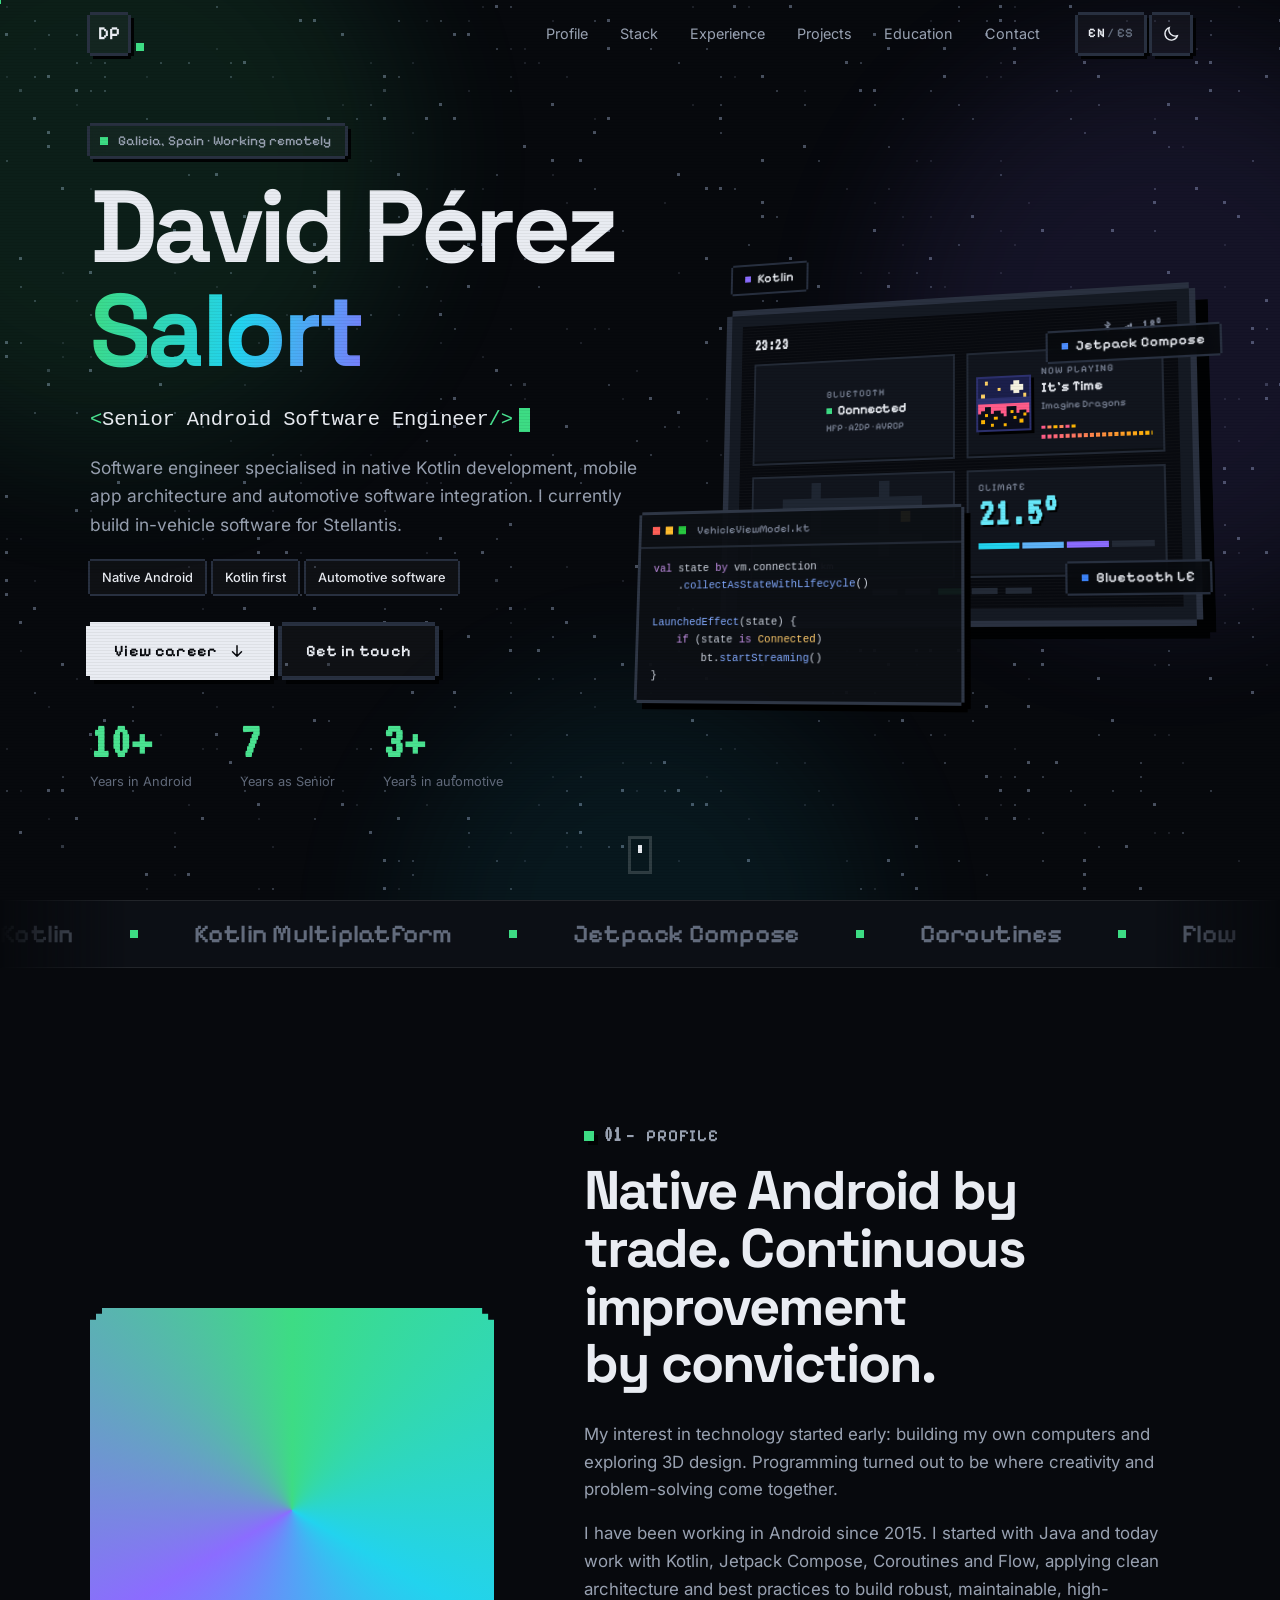
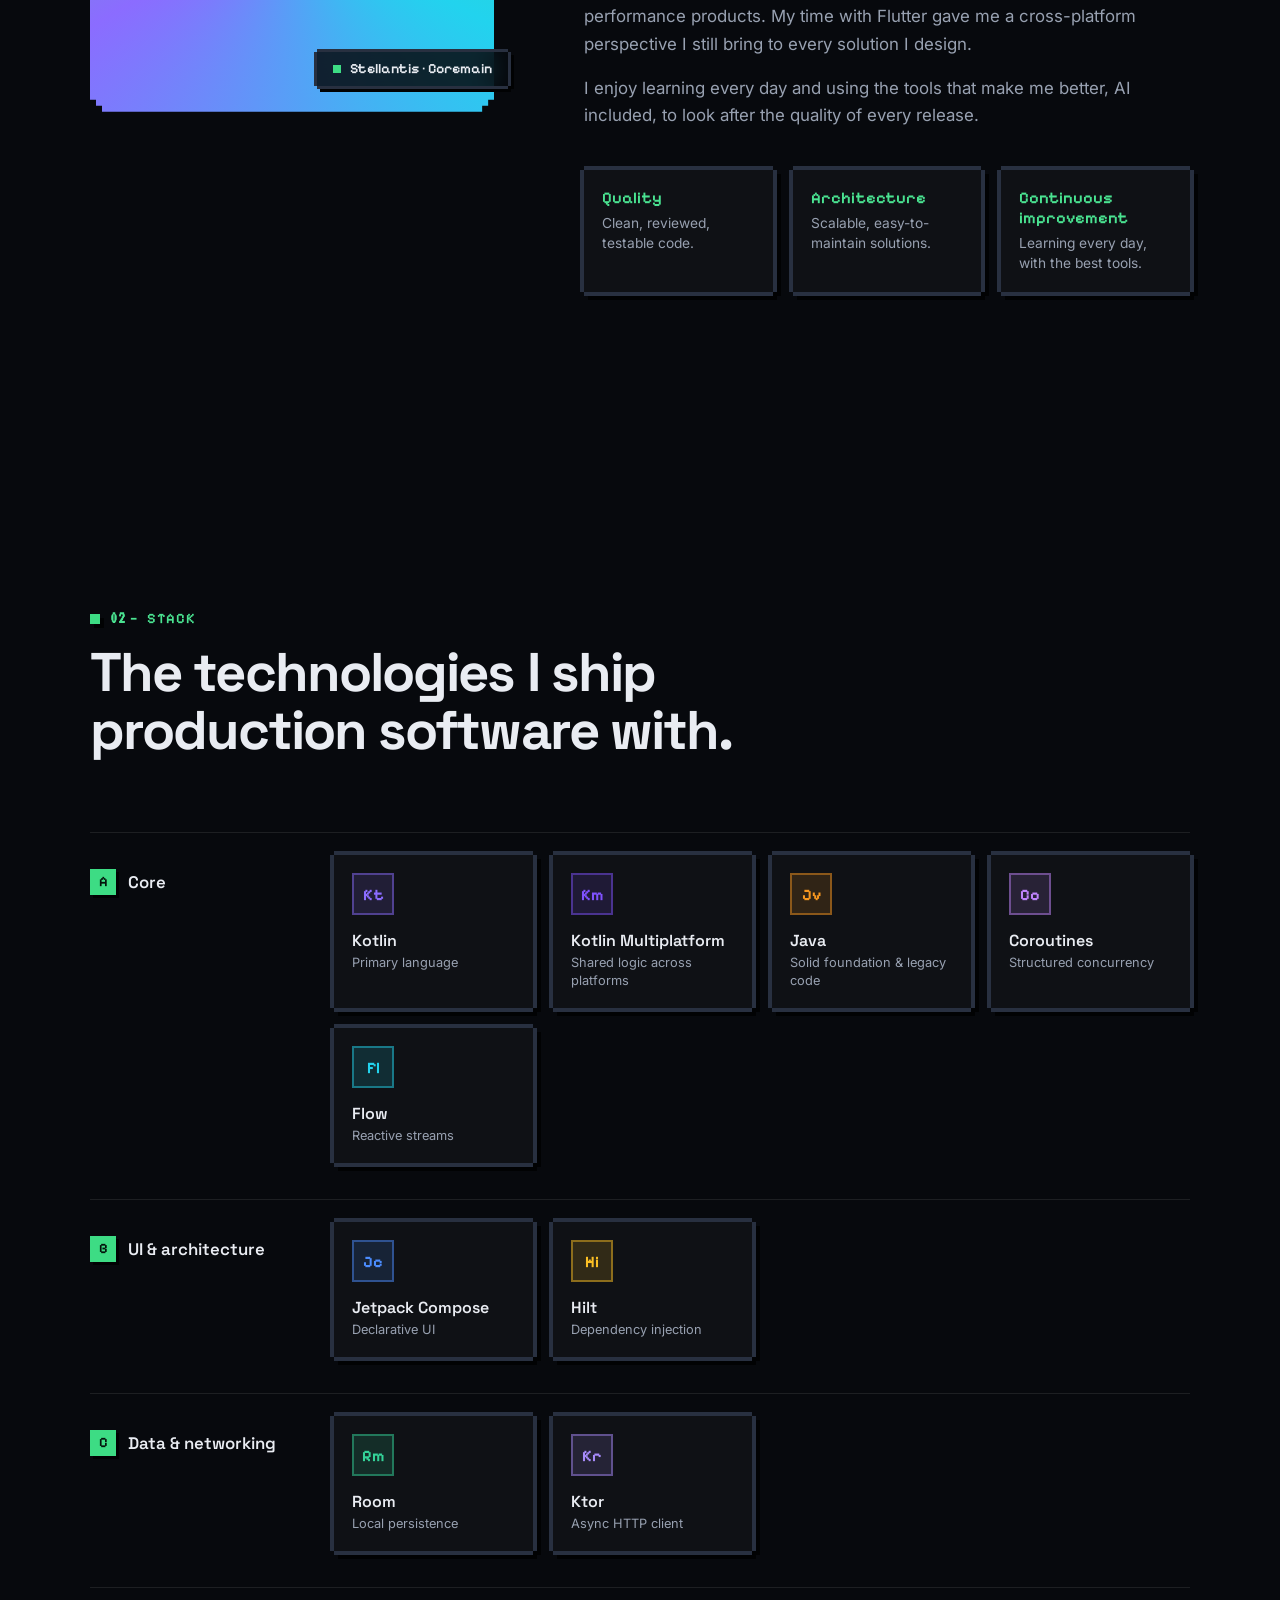
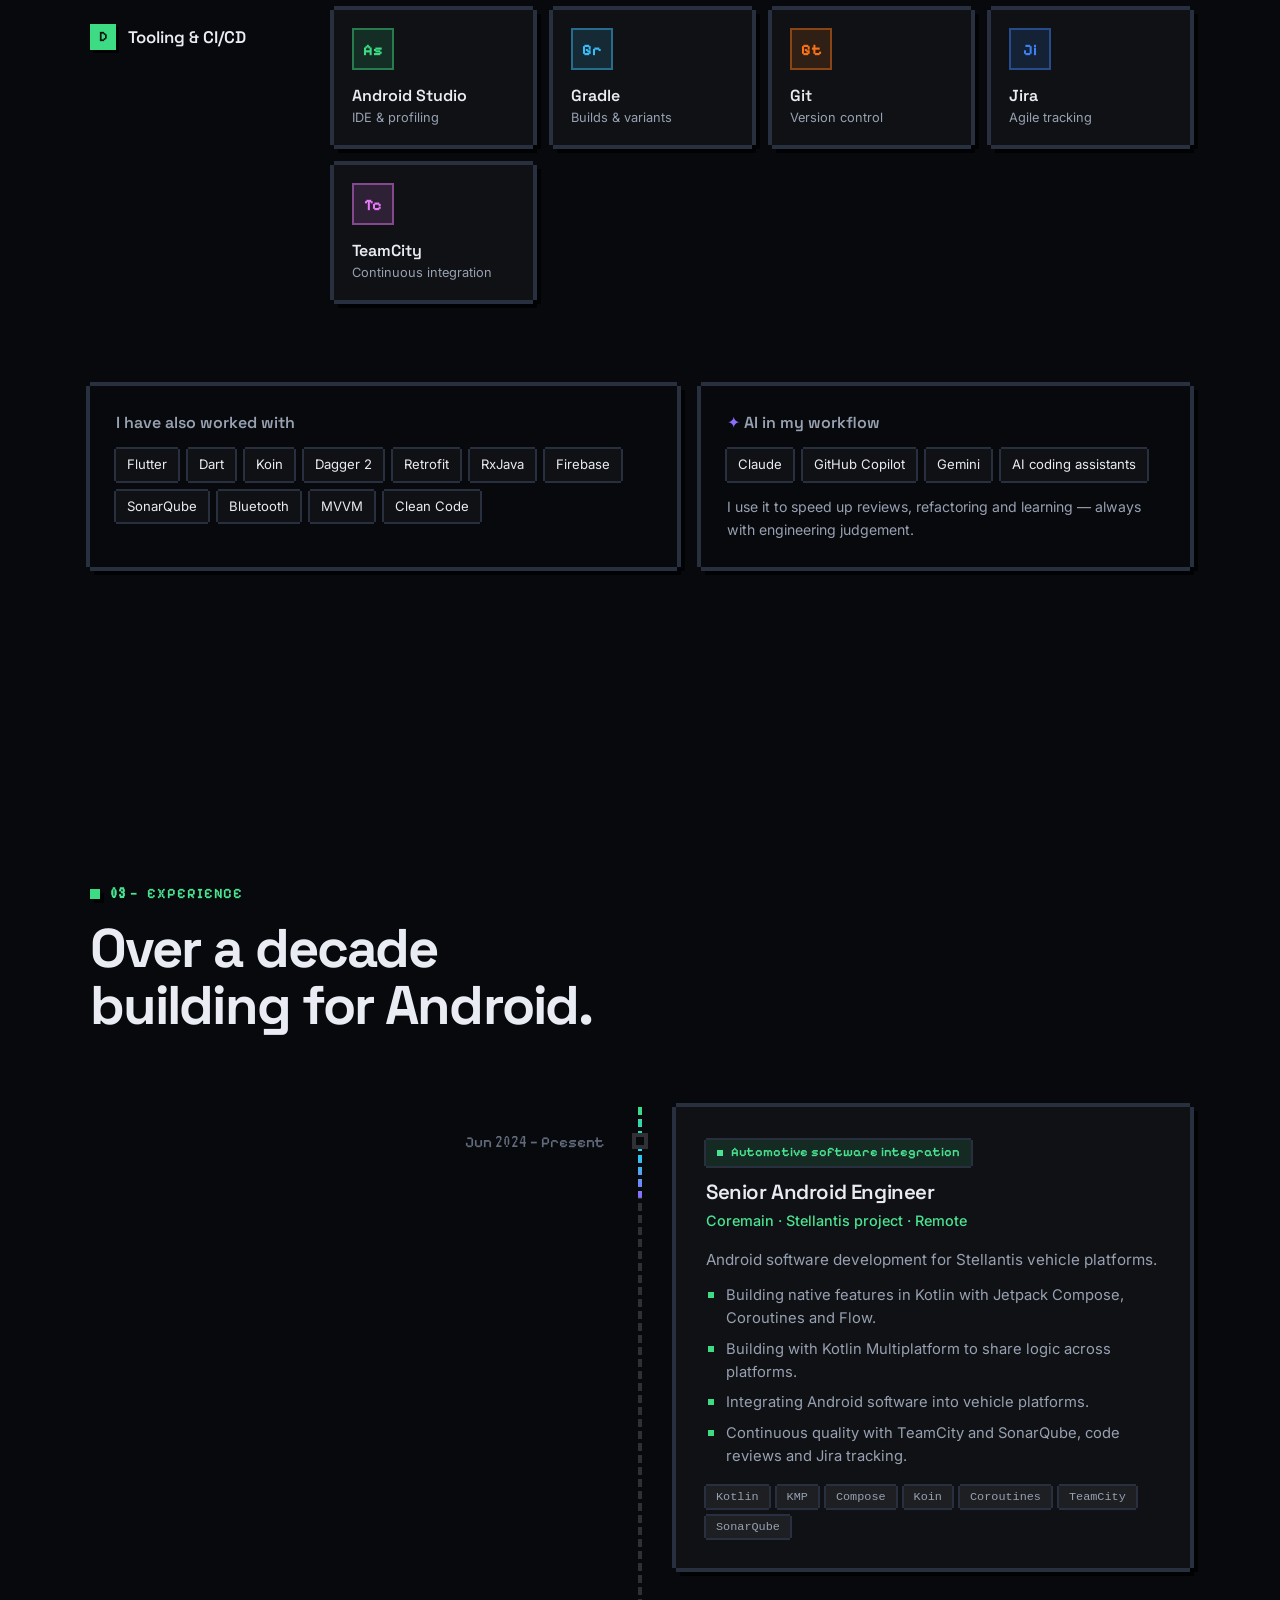
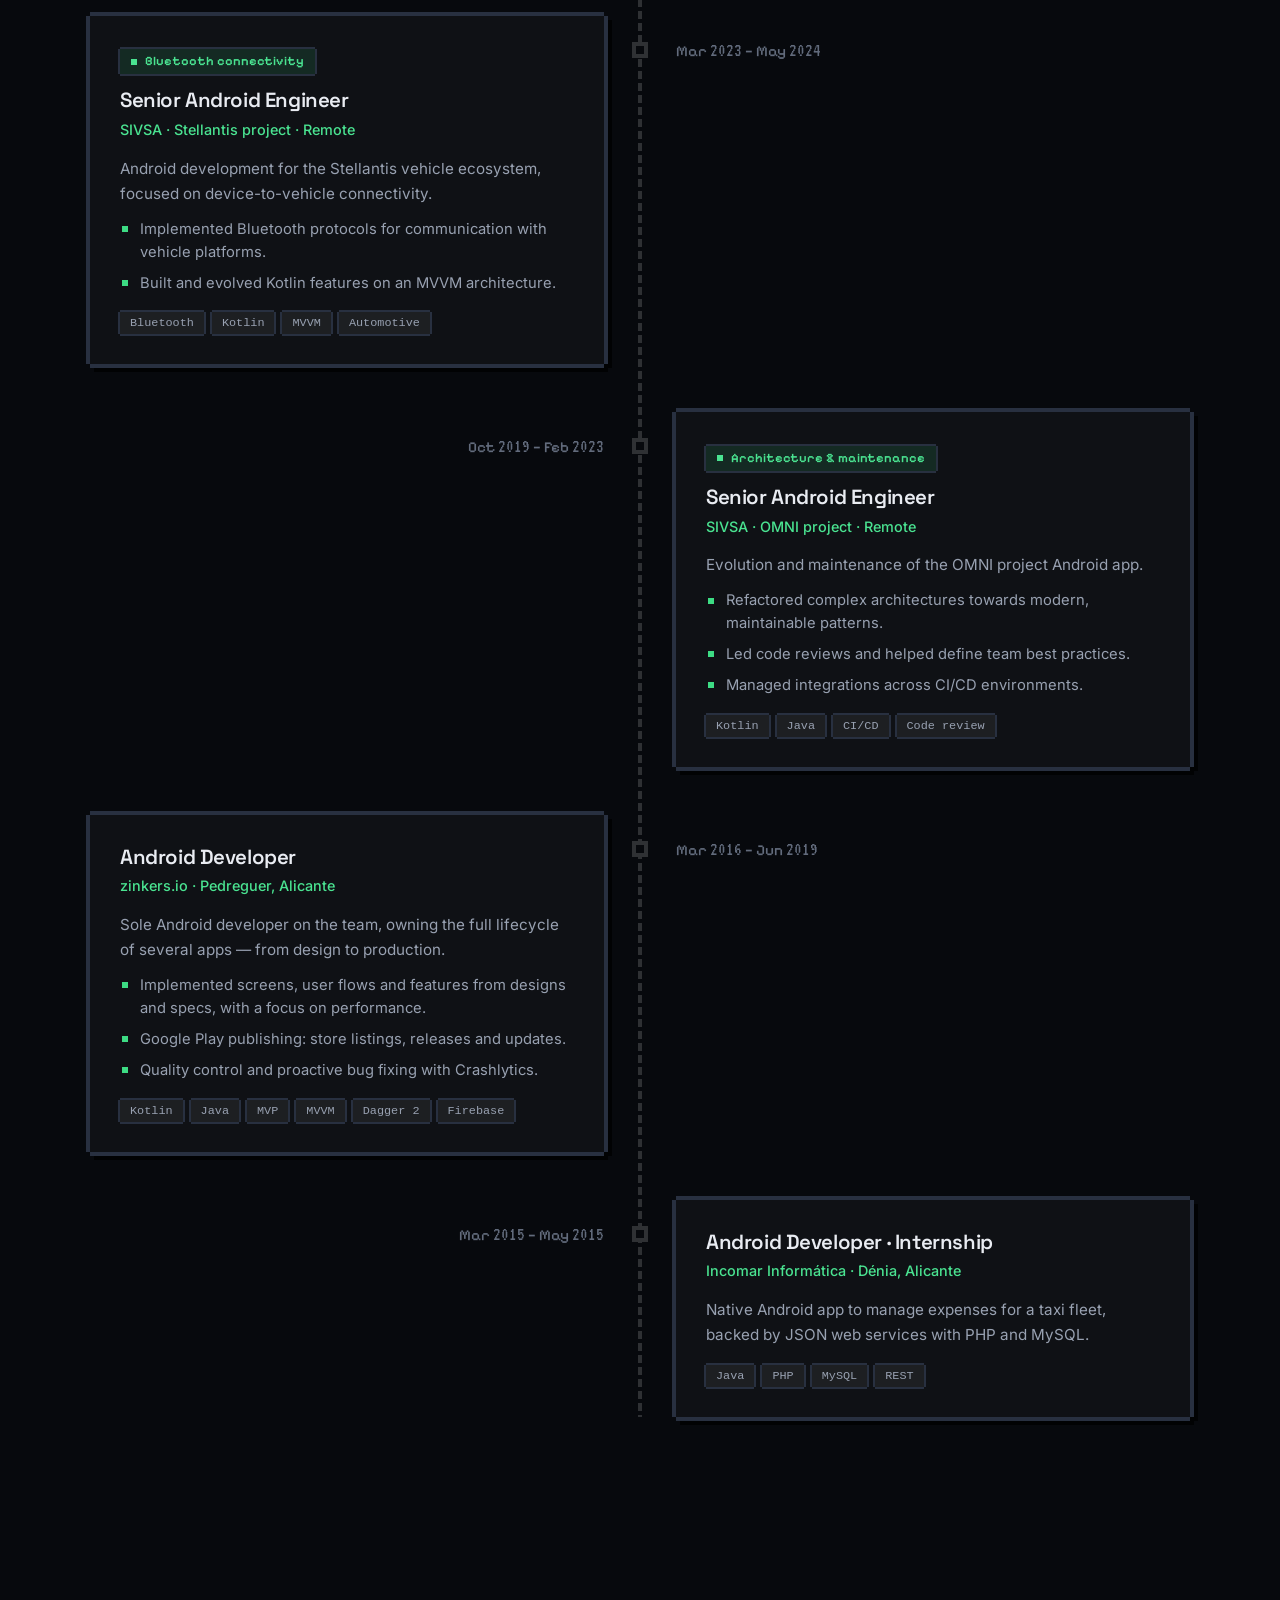
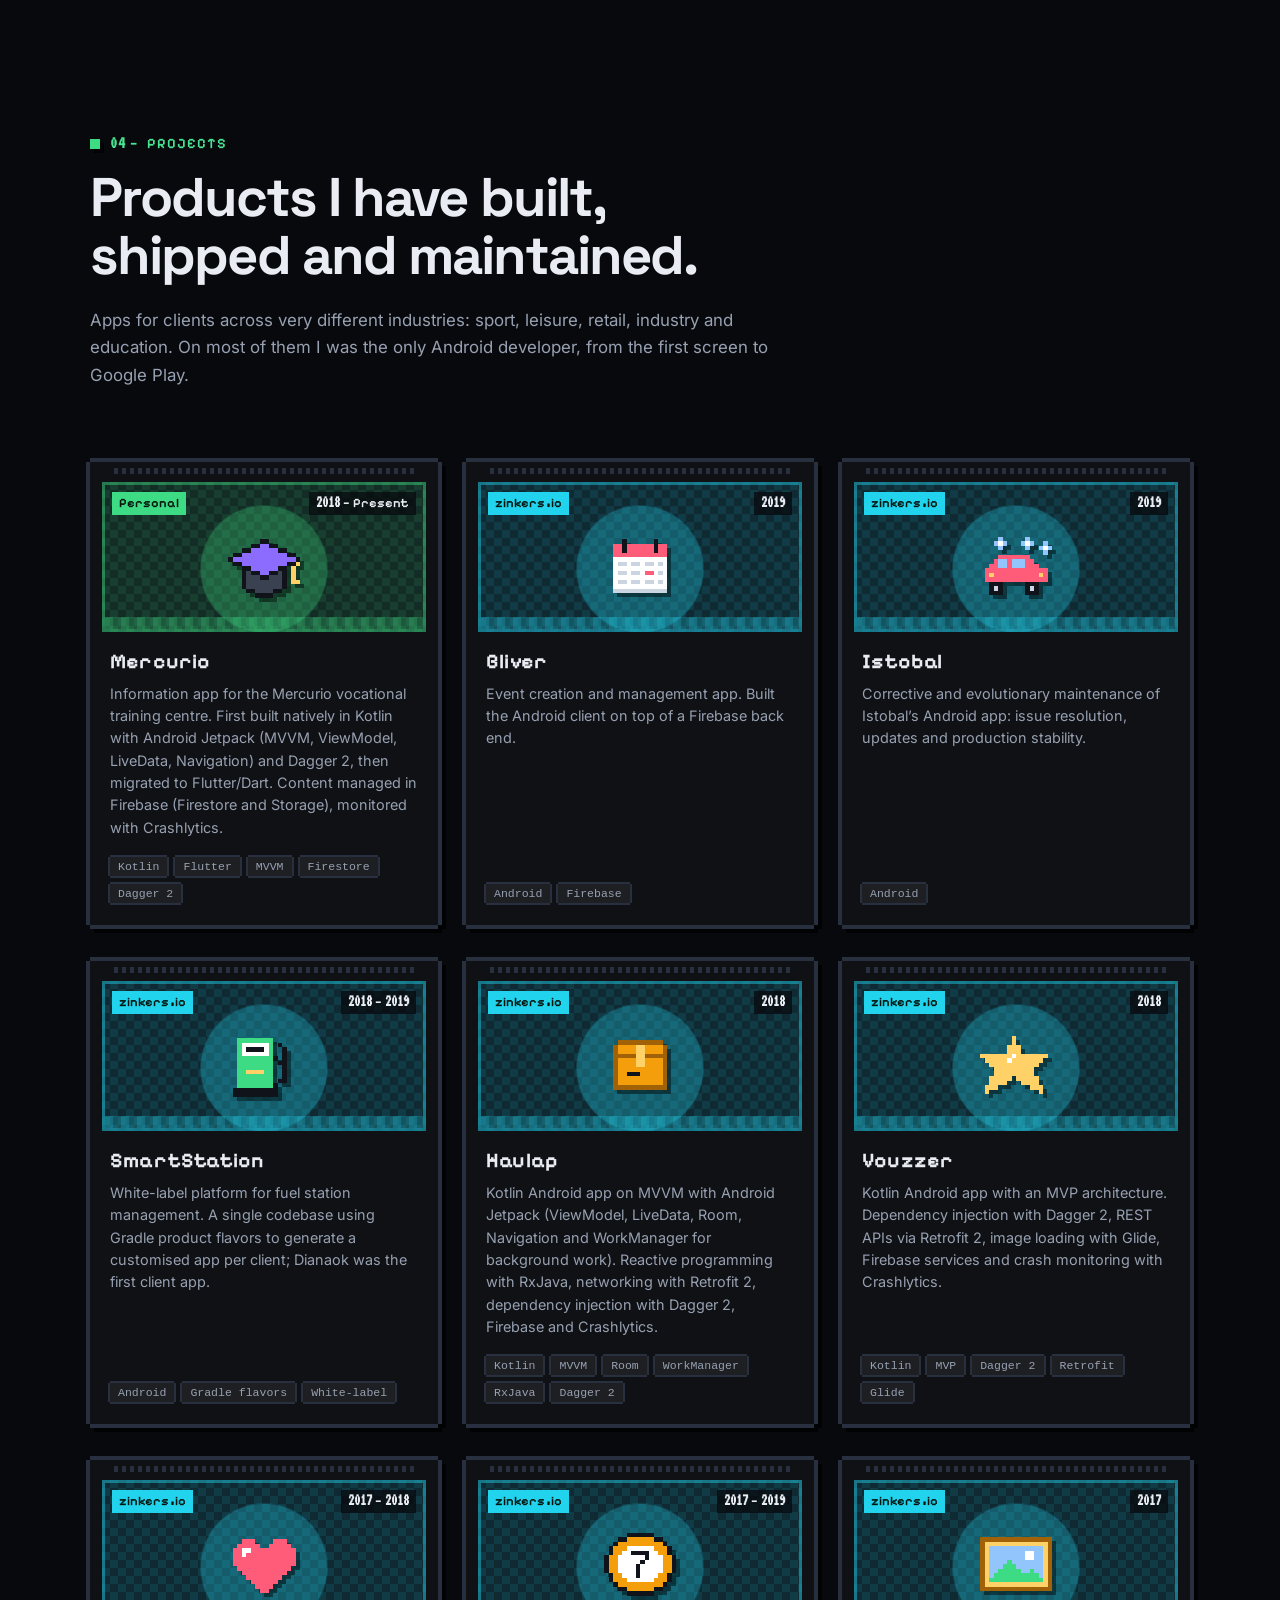
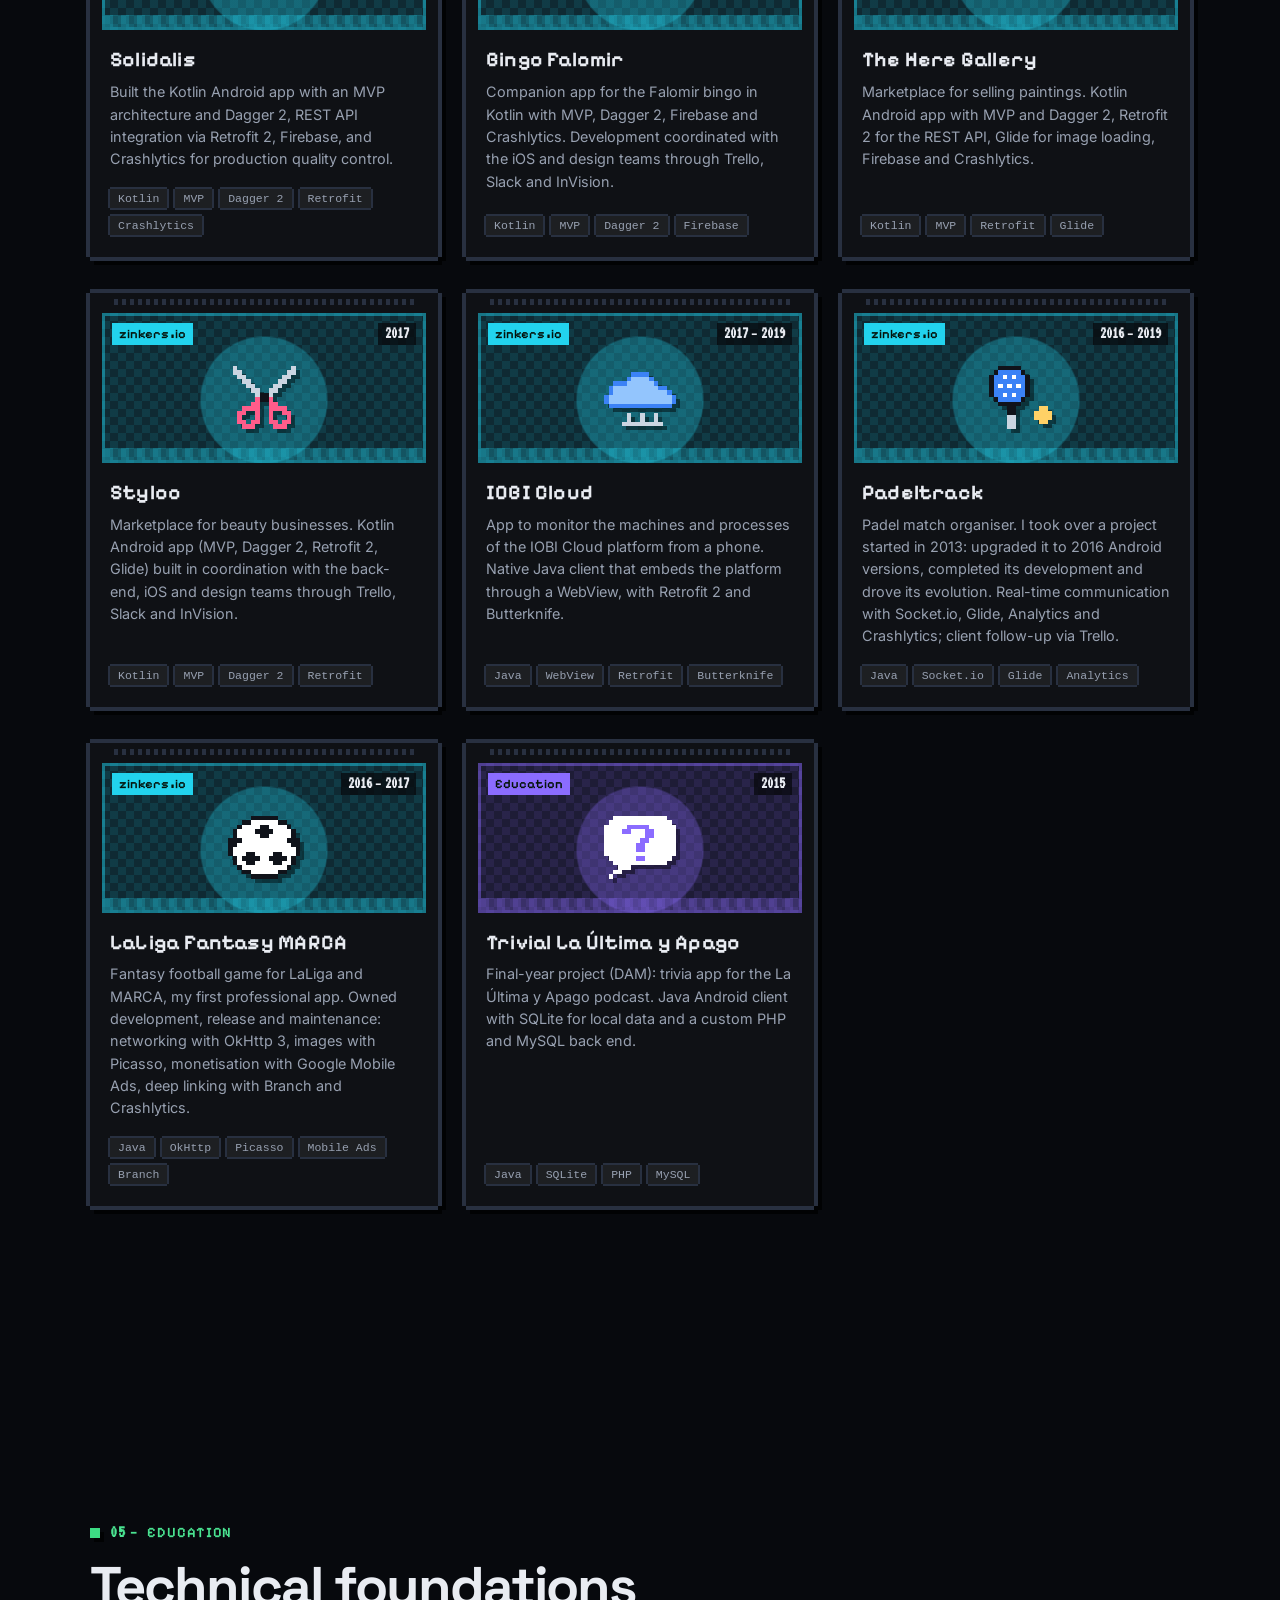
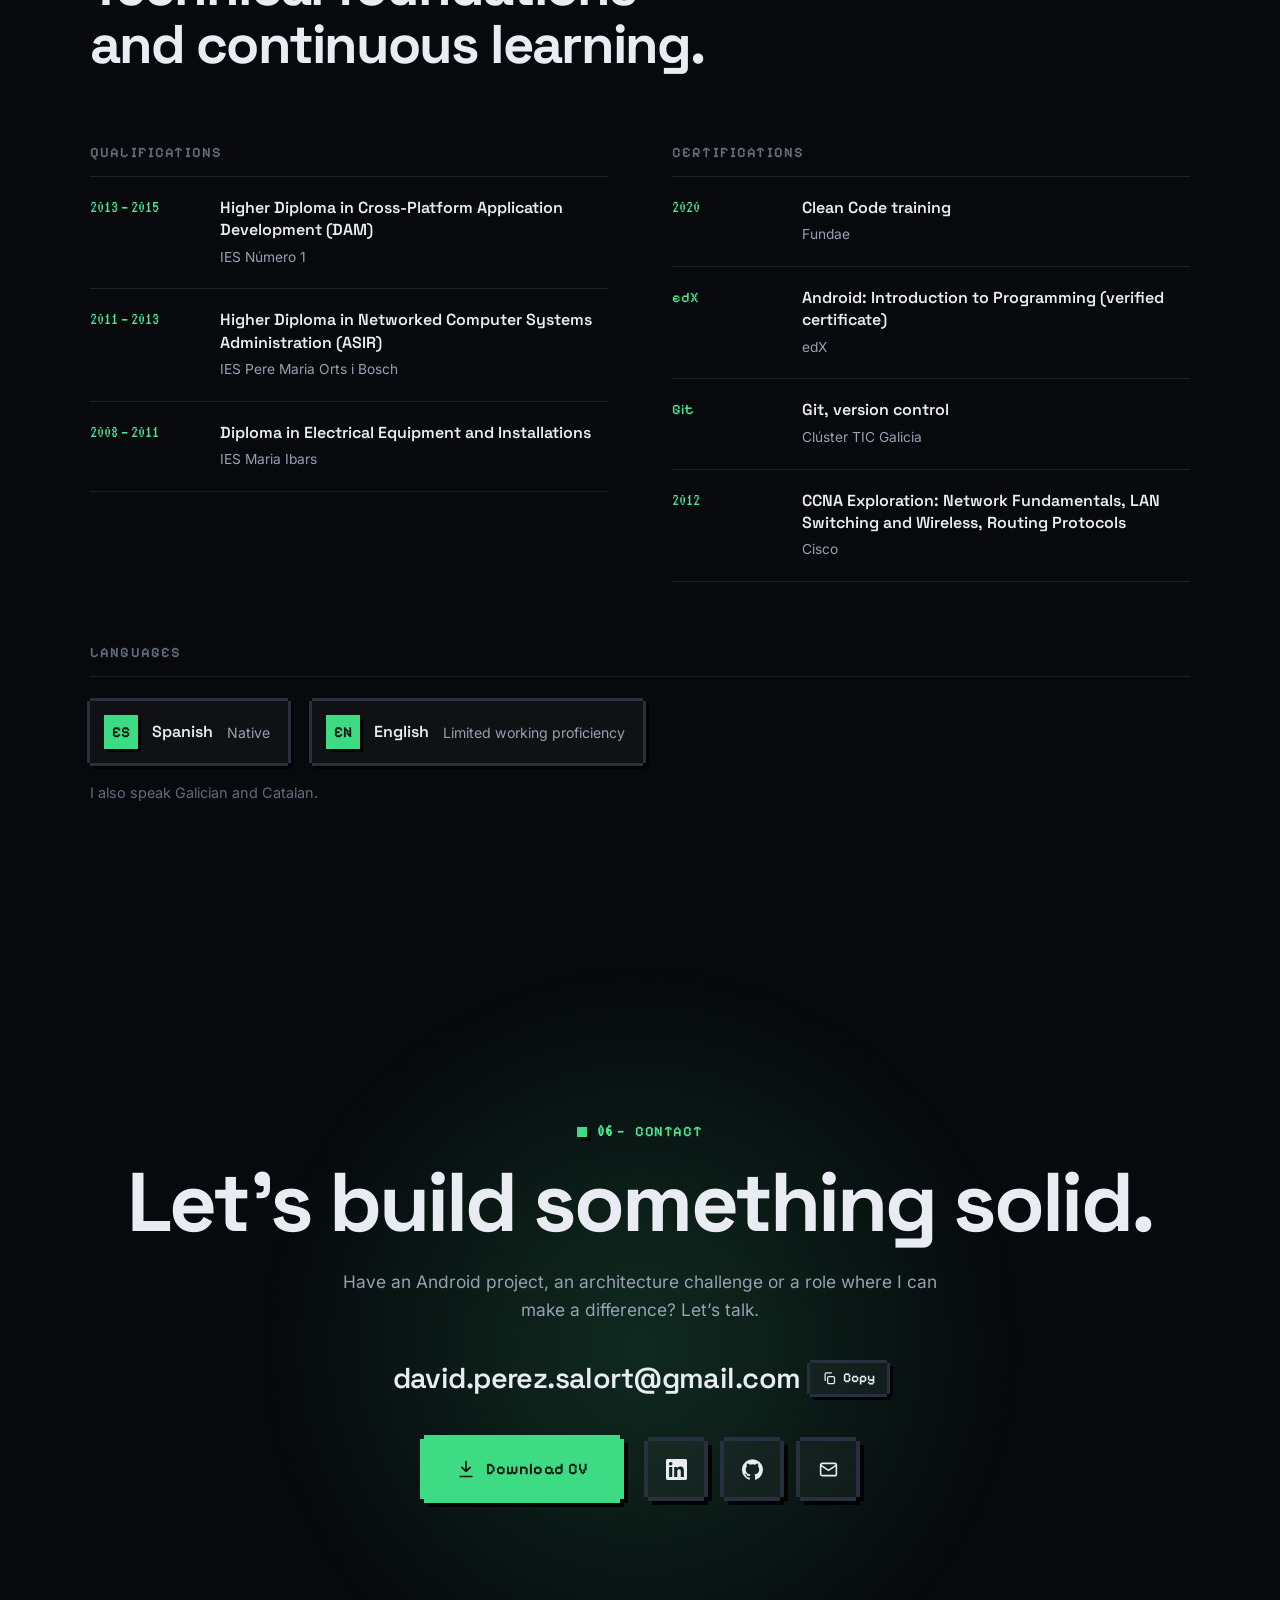
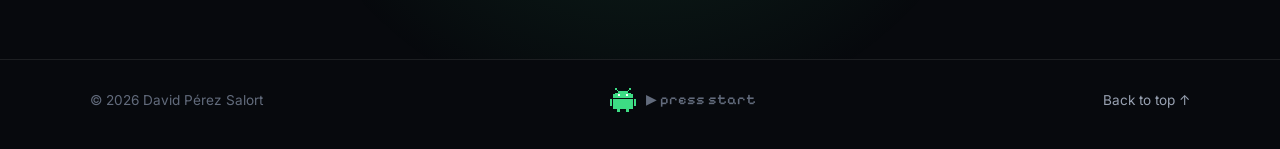
==== commit 811f1abc: "fix: use Spotify embed for It's Time (VEVO blocks YouTube embeds) Co-Authored-By: Claude Opus 5.5 <n" ====
--- a/index.html
+++ b/index.html
@@ -586,7 +586,7 @@
 
   <div class="toast" role="status" aria-live="polite"></div>
 
-  <!-- ============ MÚSICA: IT'S TIME (se carga solo al pulsar la tarjeta del head unit) ============ -->
+  <!-- ============ MÚSICA: IT'S TIME (reproductor de Spotify; se carga solo al pulsar la tarjeta del head unit) ============ -->
   <div class="music" hidden role="dialog" aria-label="It’s Time — Imagine Dragons">
     <div class="music-head">
       <span class="music-title">♪ It’s Time — Imagine Dragons</span>
--- a/css/styles.css
+++ b/css/styles.css
@@ -796,7 +796,7 @@
 .music-title { font: 600 .9rem/1.2 var(--font-pixel); color: var(--text); white-space: nowrap; overflow: hidden; text-overflow: ellipsis; }
 .music-close { --px: 3px; flex: none; width: 30px; height: 30px; display: grid; place-items: center; font: 600 .9rem/1 var(--font-pixel); background: var(--surface); }
 .music-close:hover { --pb: #ff5c8a; }
-.music-frame { aspect-ratio: 16 / 9; background: #000; }
+.music-frame { height: 152px; border-radius: 12px; overflow: hidden; background: #282828; }
 .music-frame iframe { display: block; width: 100%; height: 100%; border: 0; }
 
 /* ---------- Easter egg: Droid Runner ---------- */
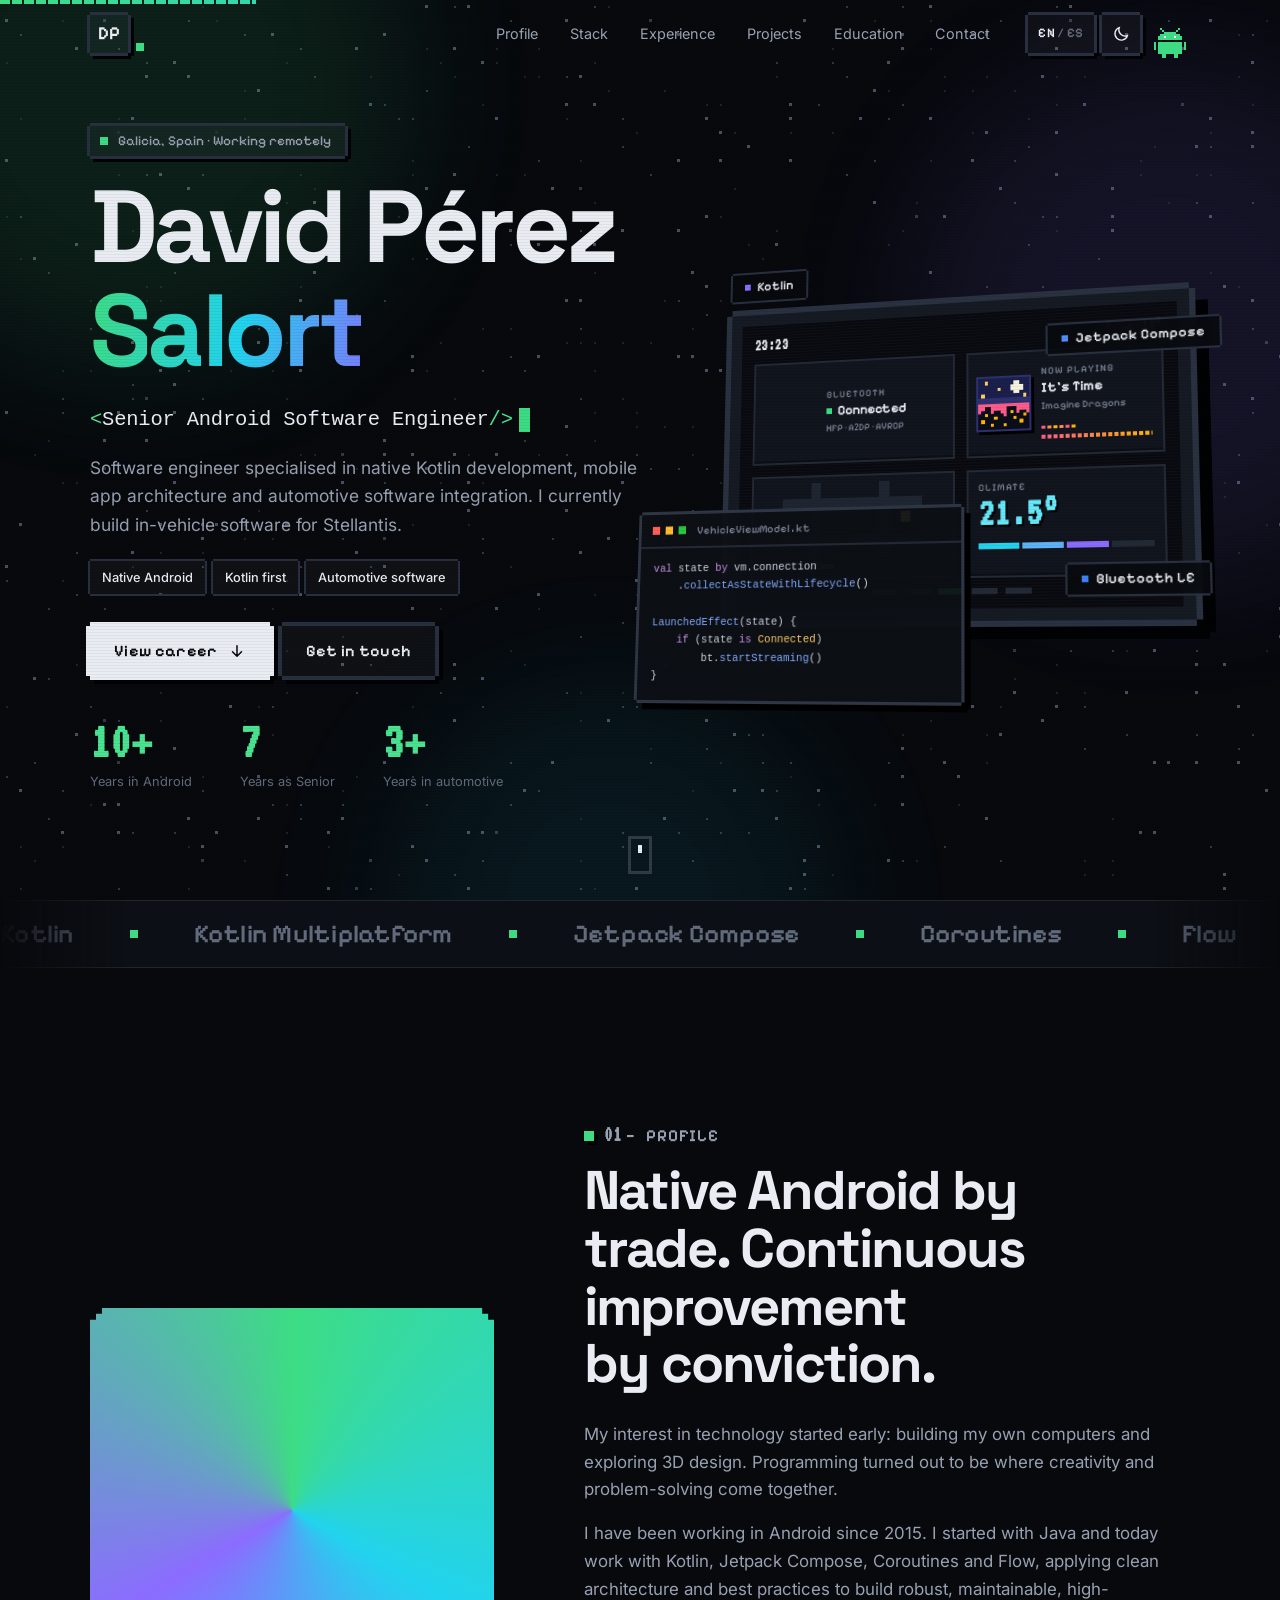
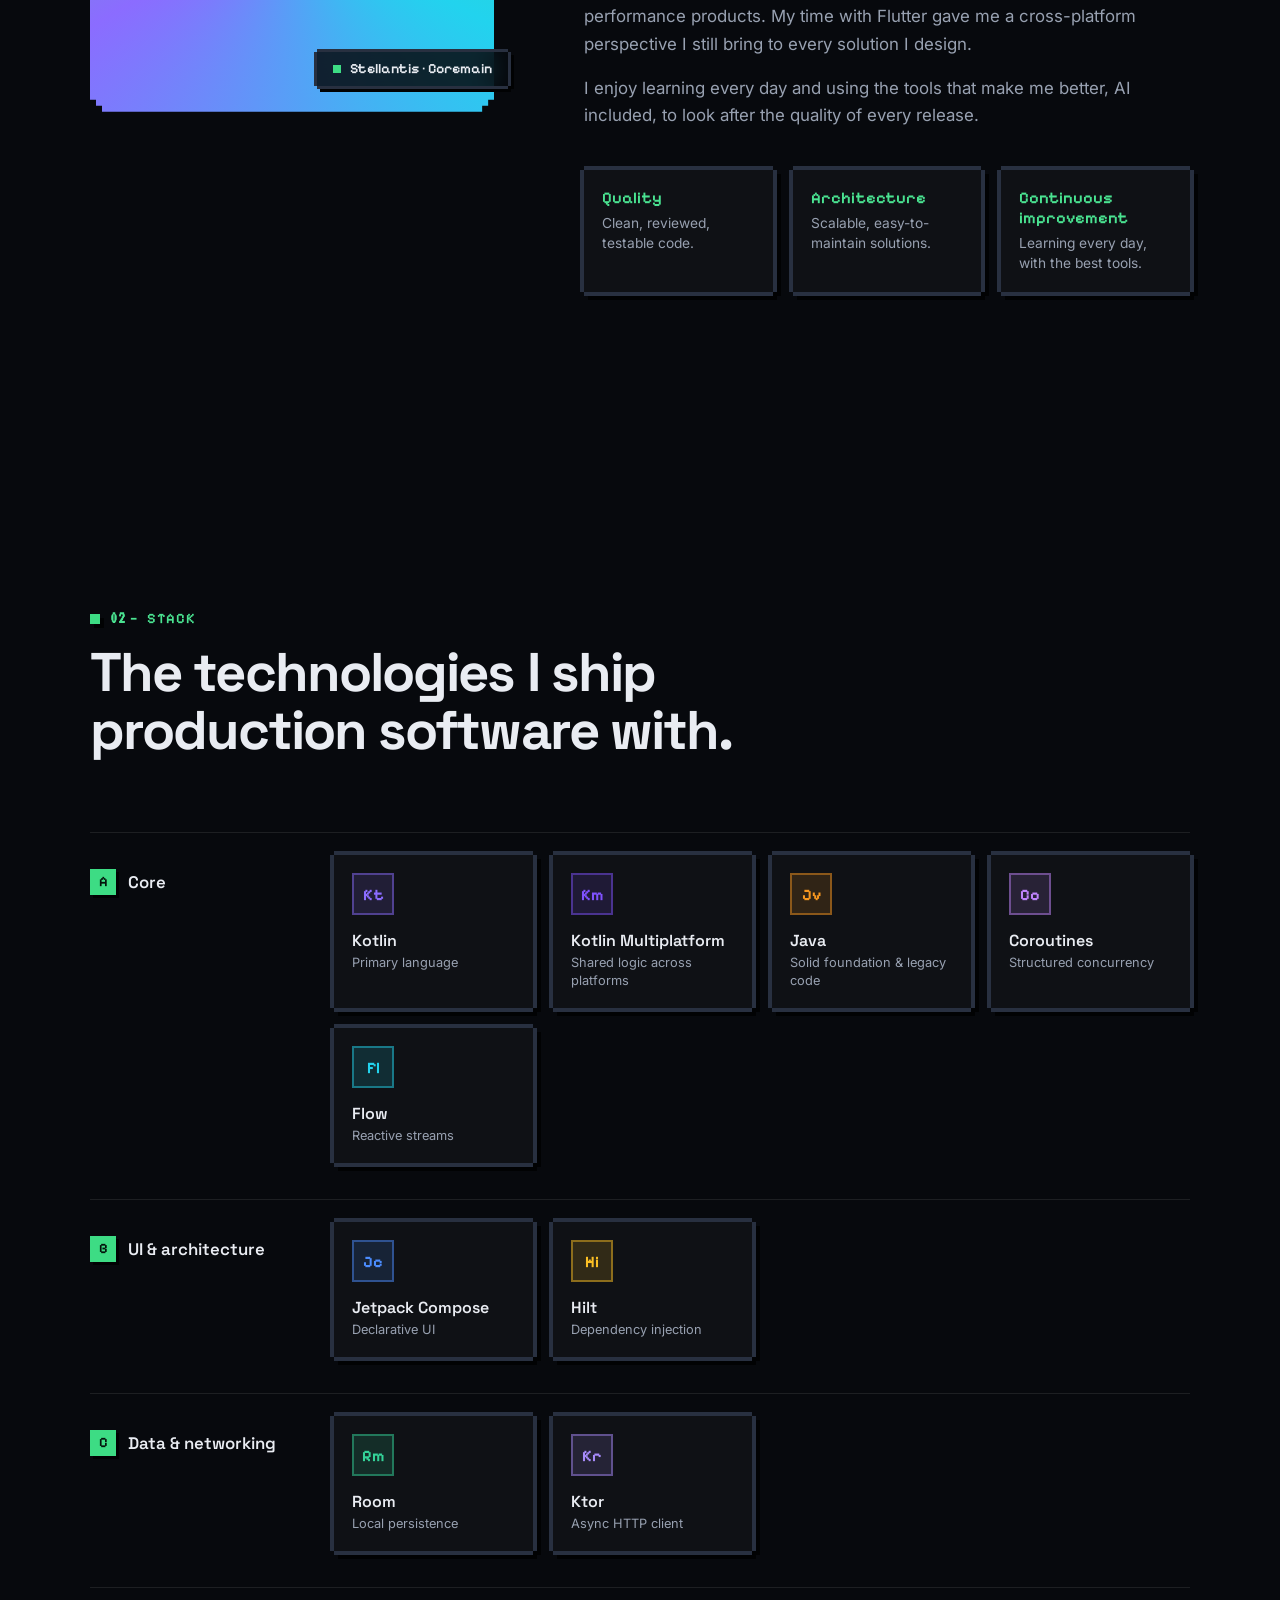
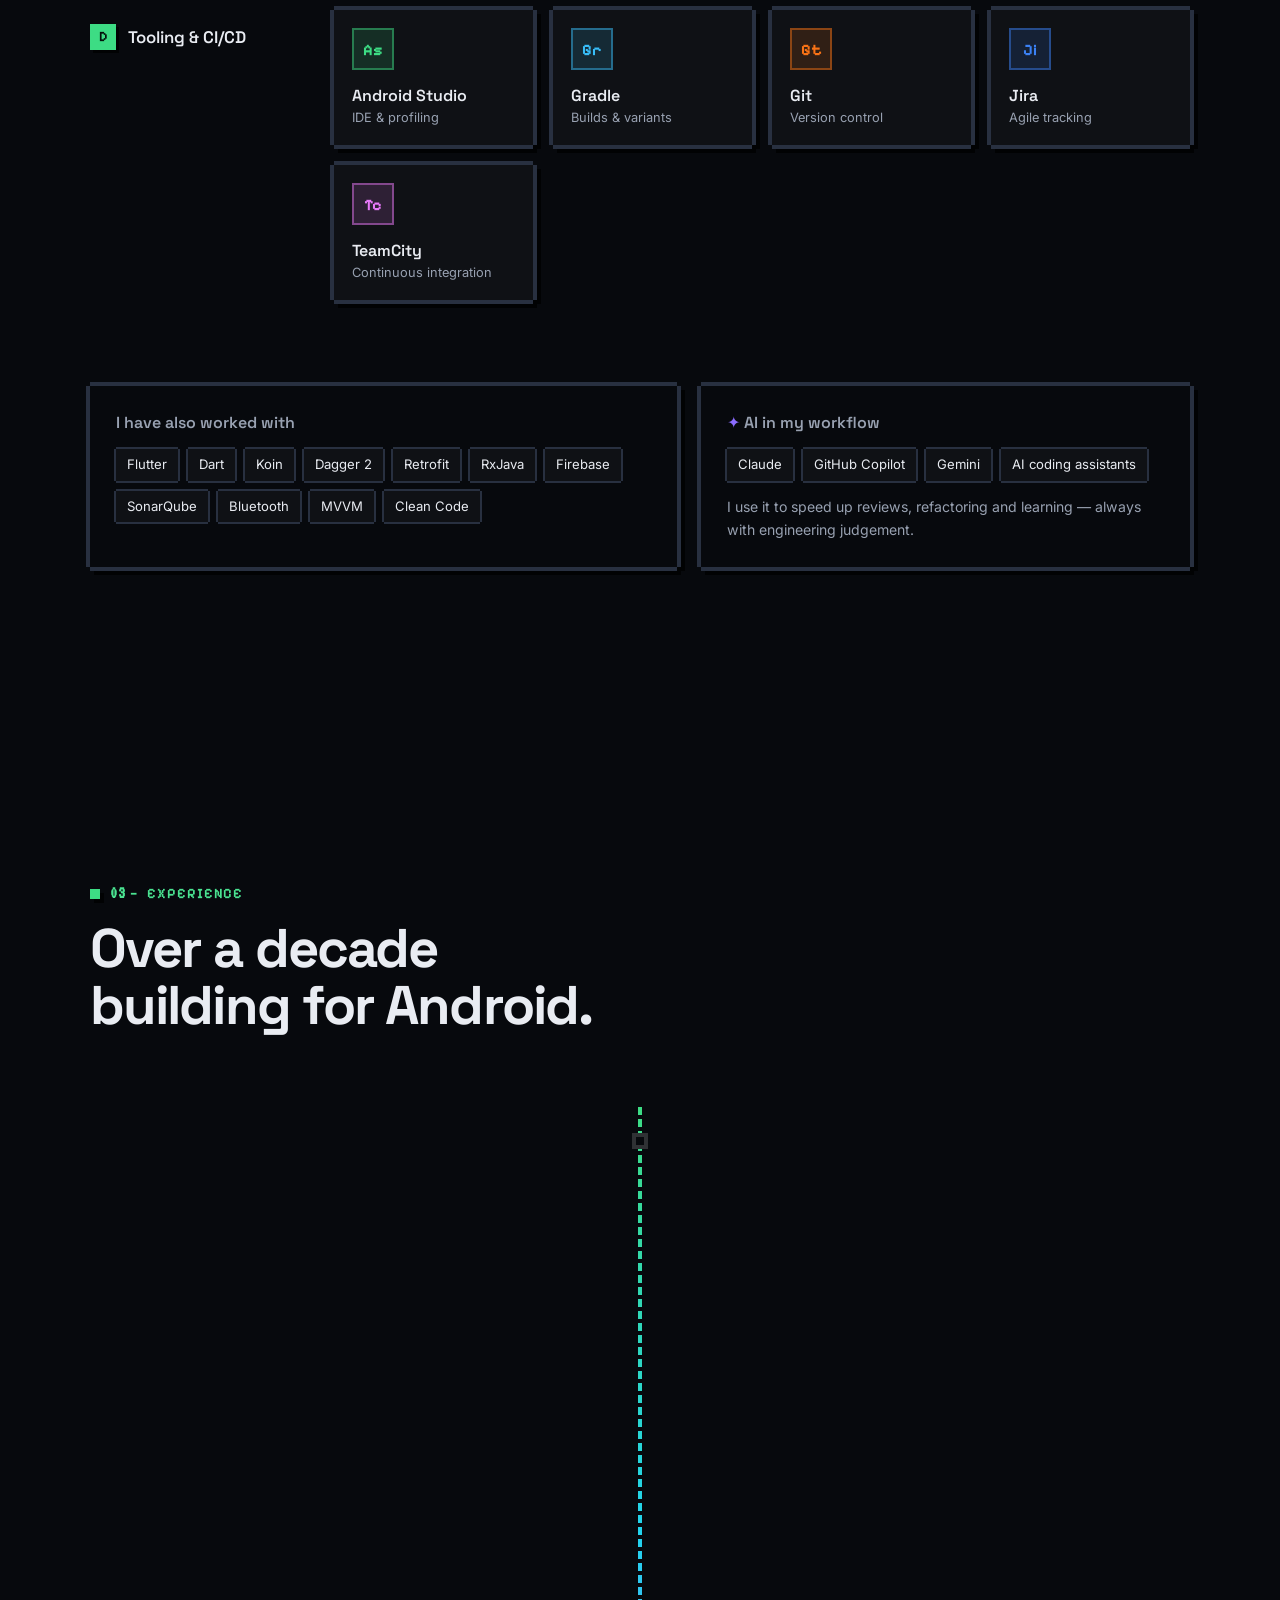
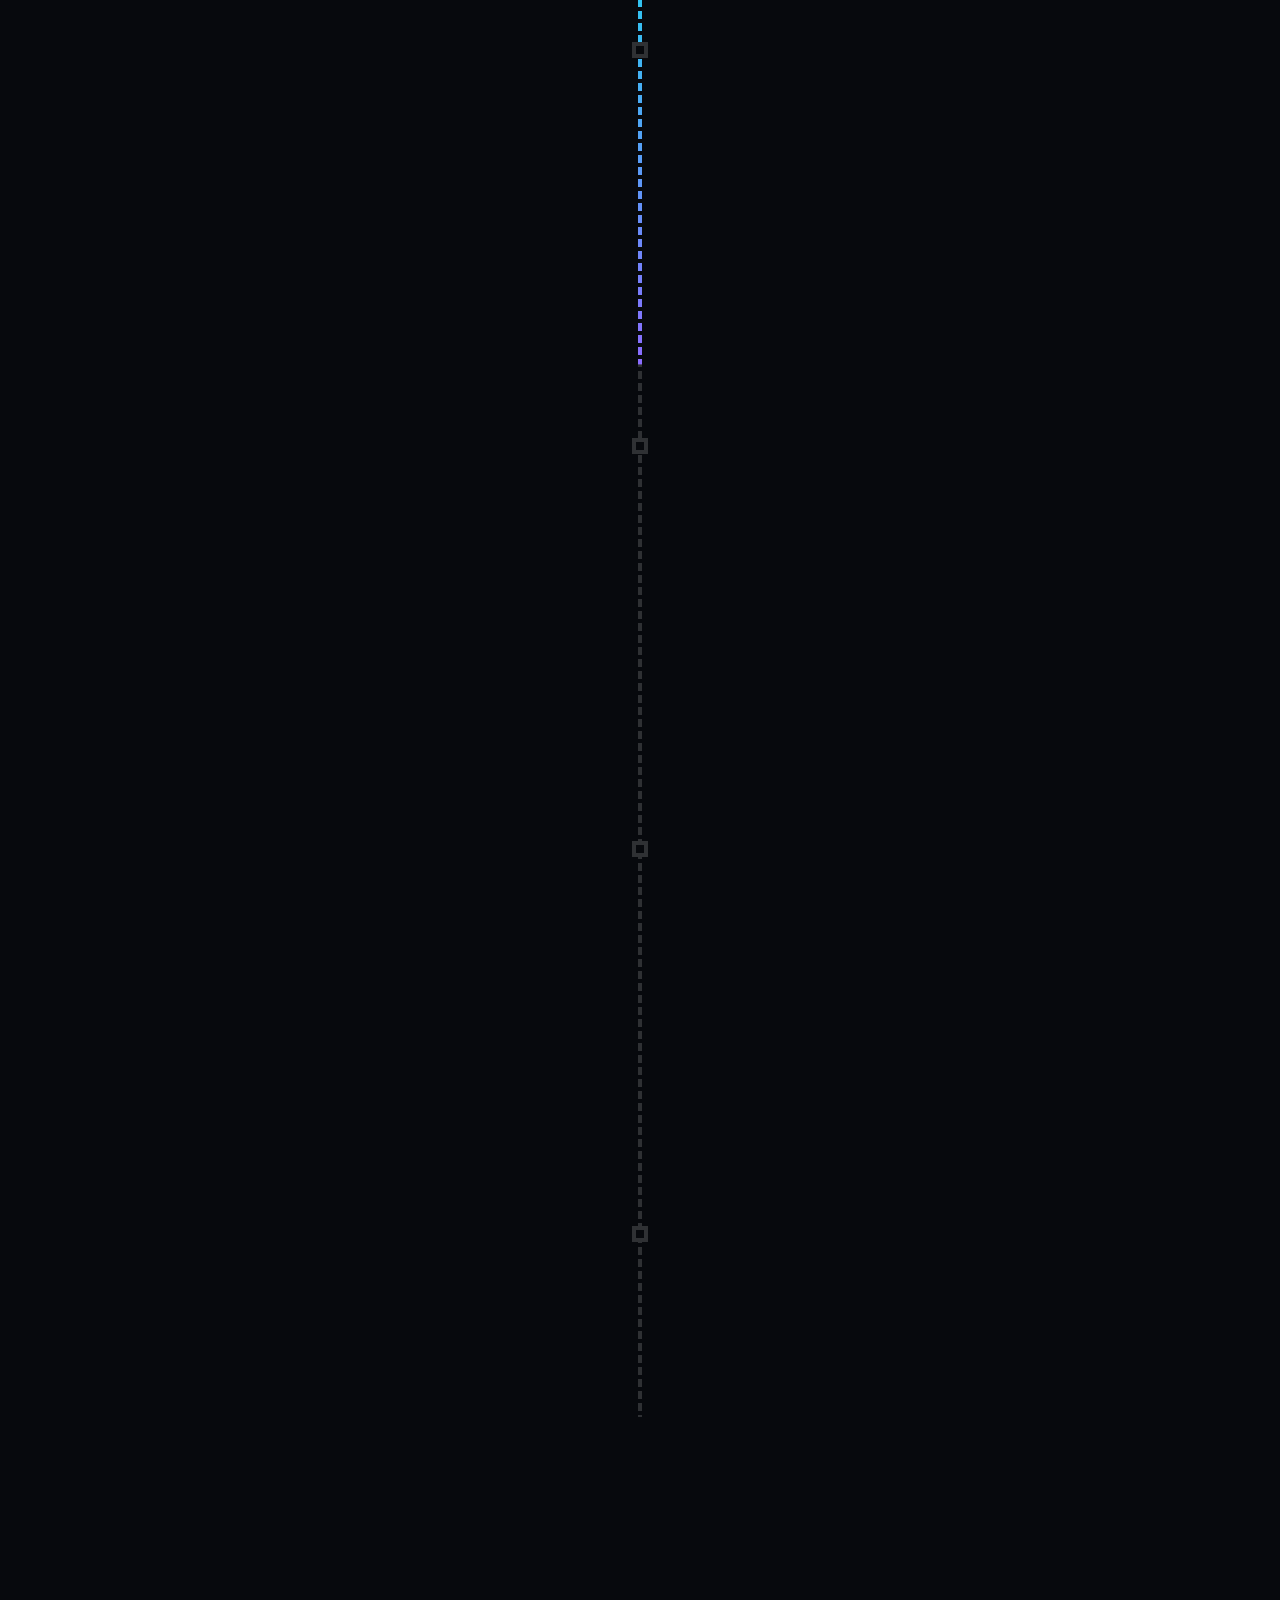
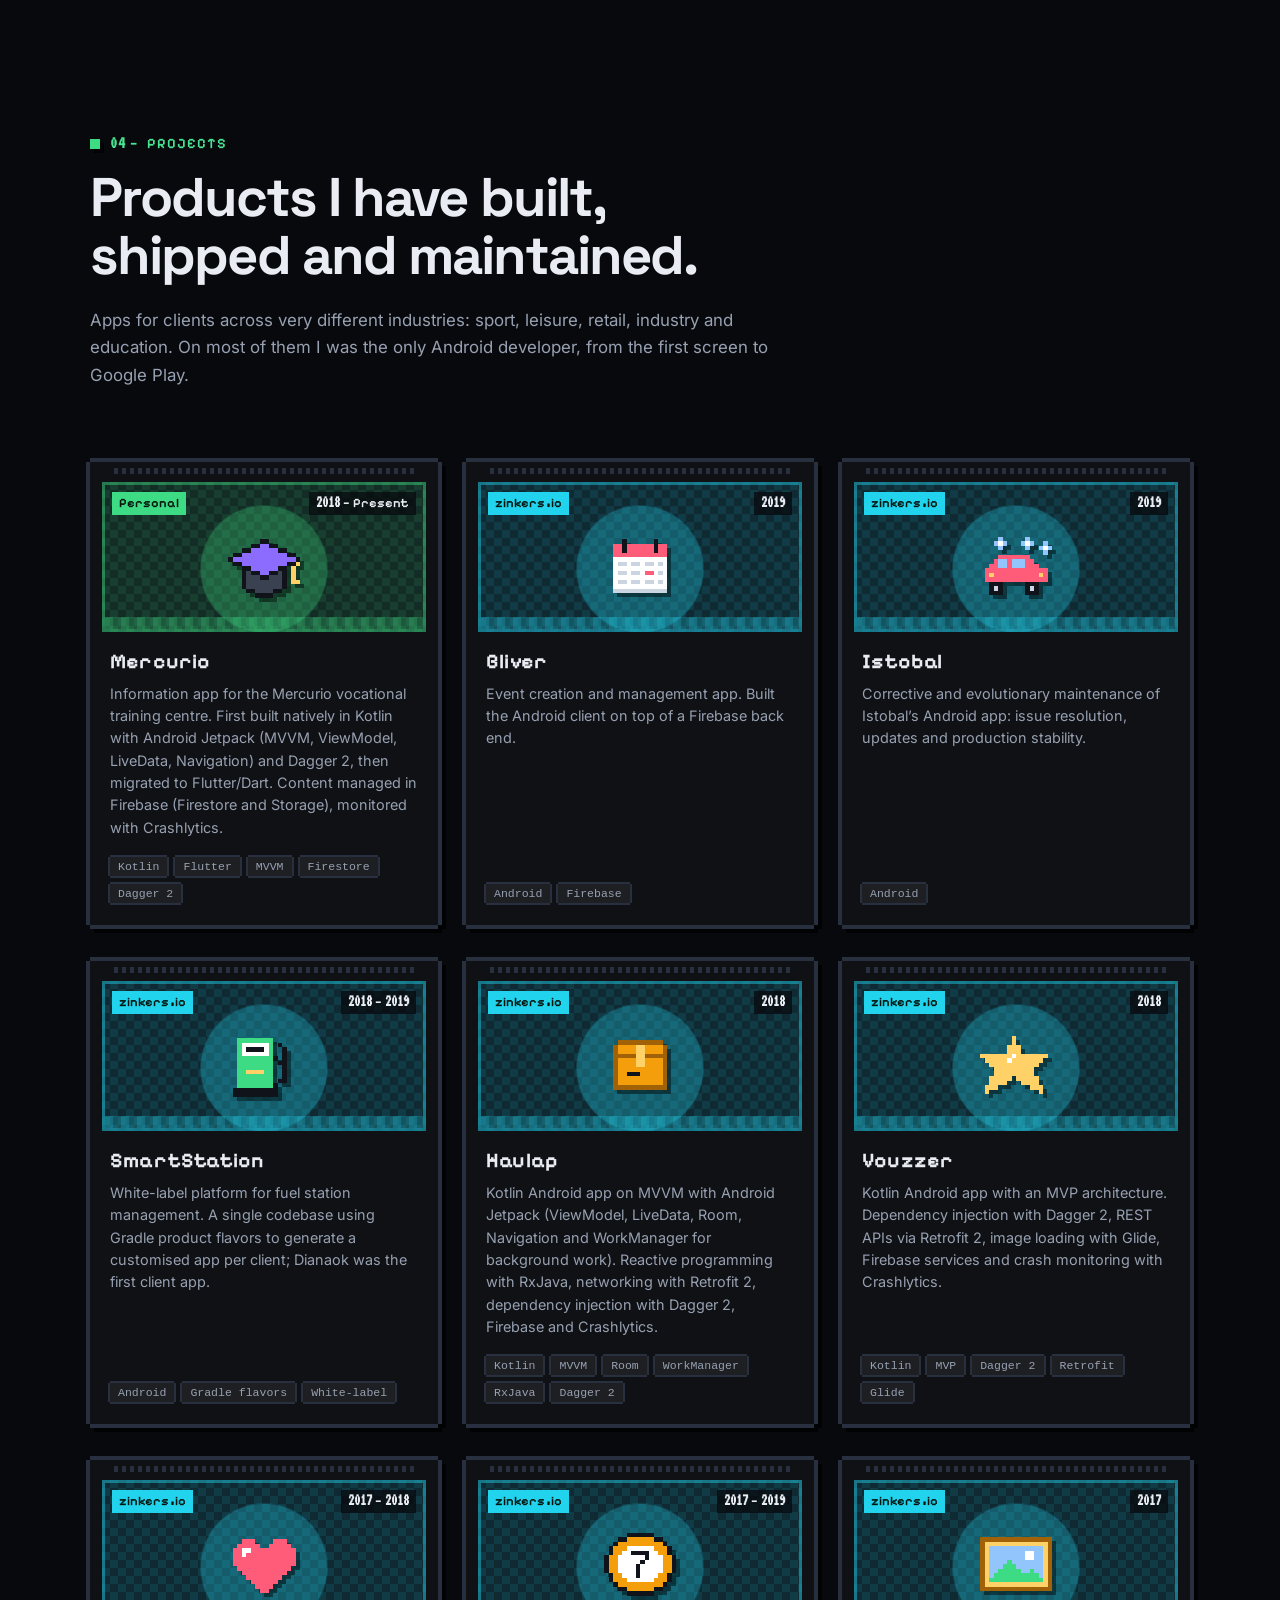
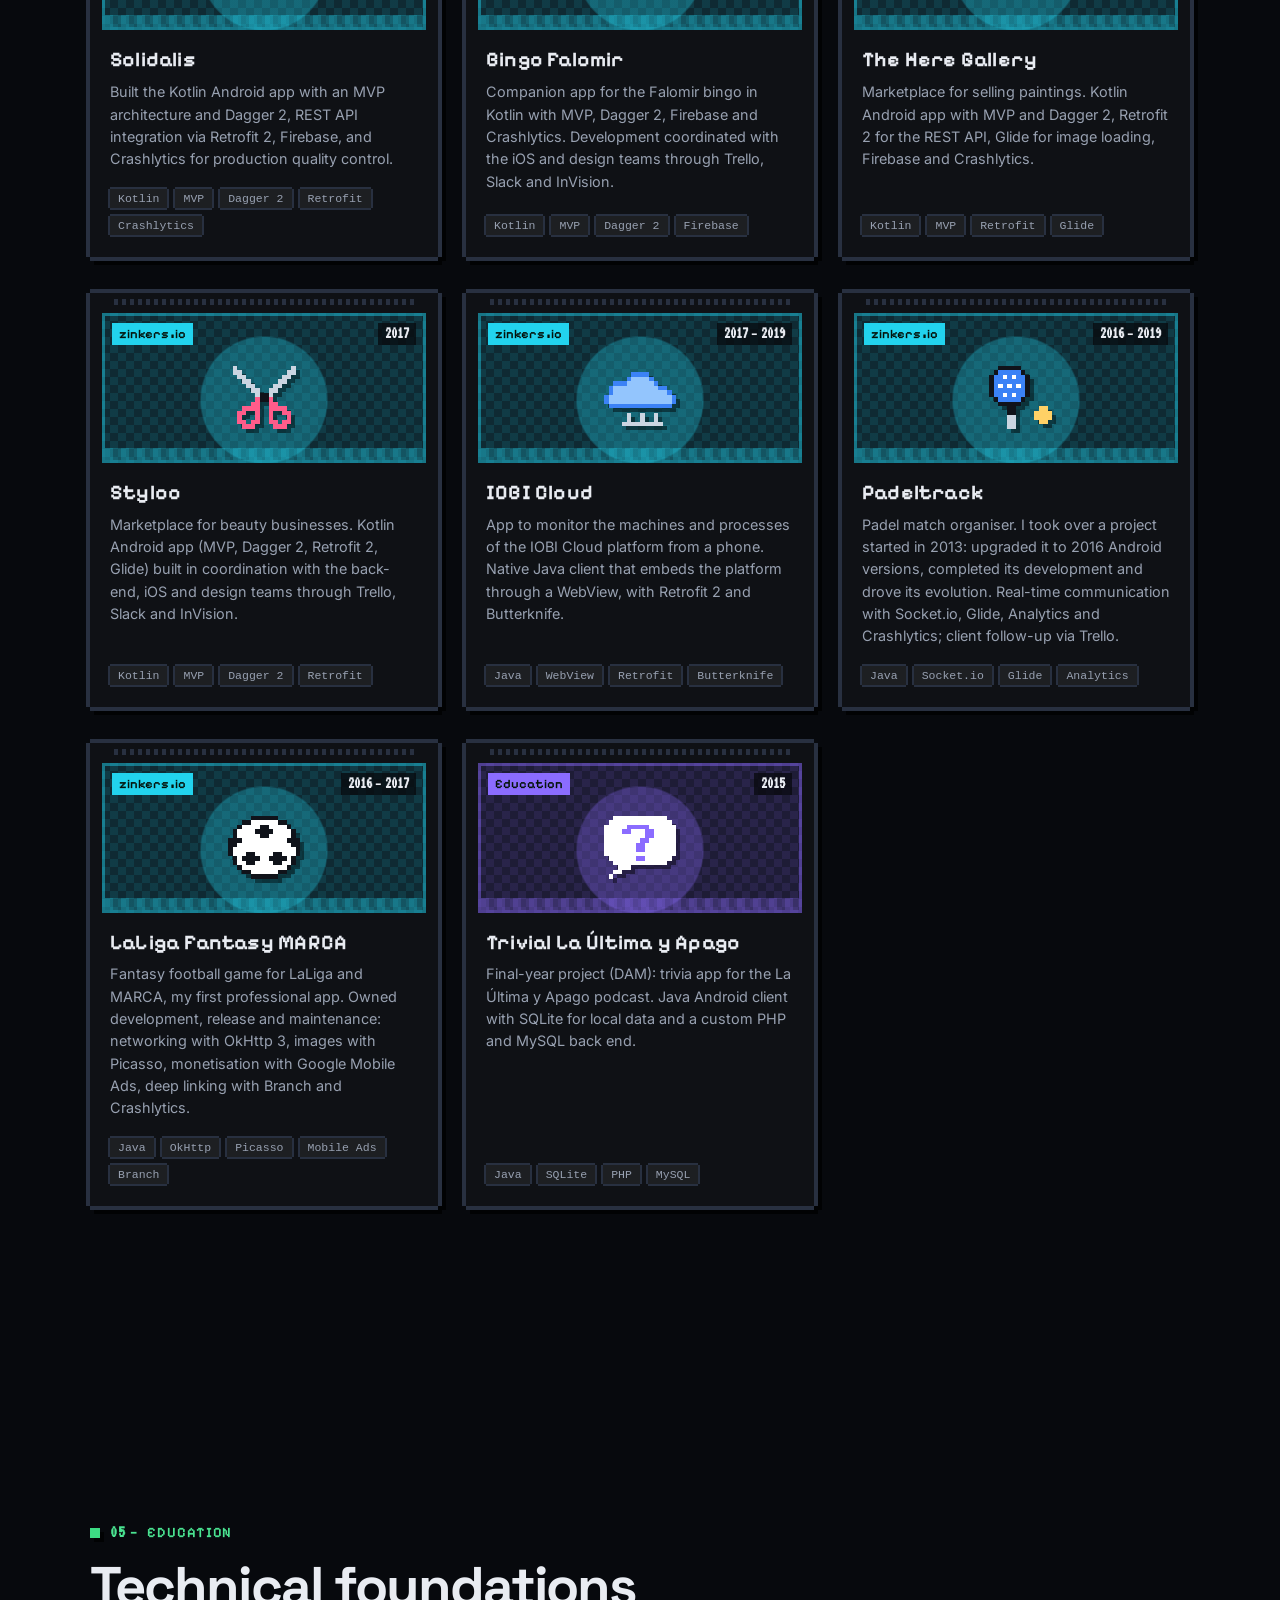
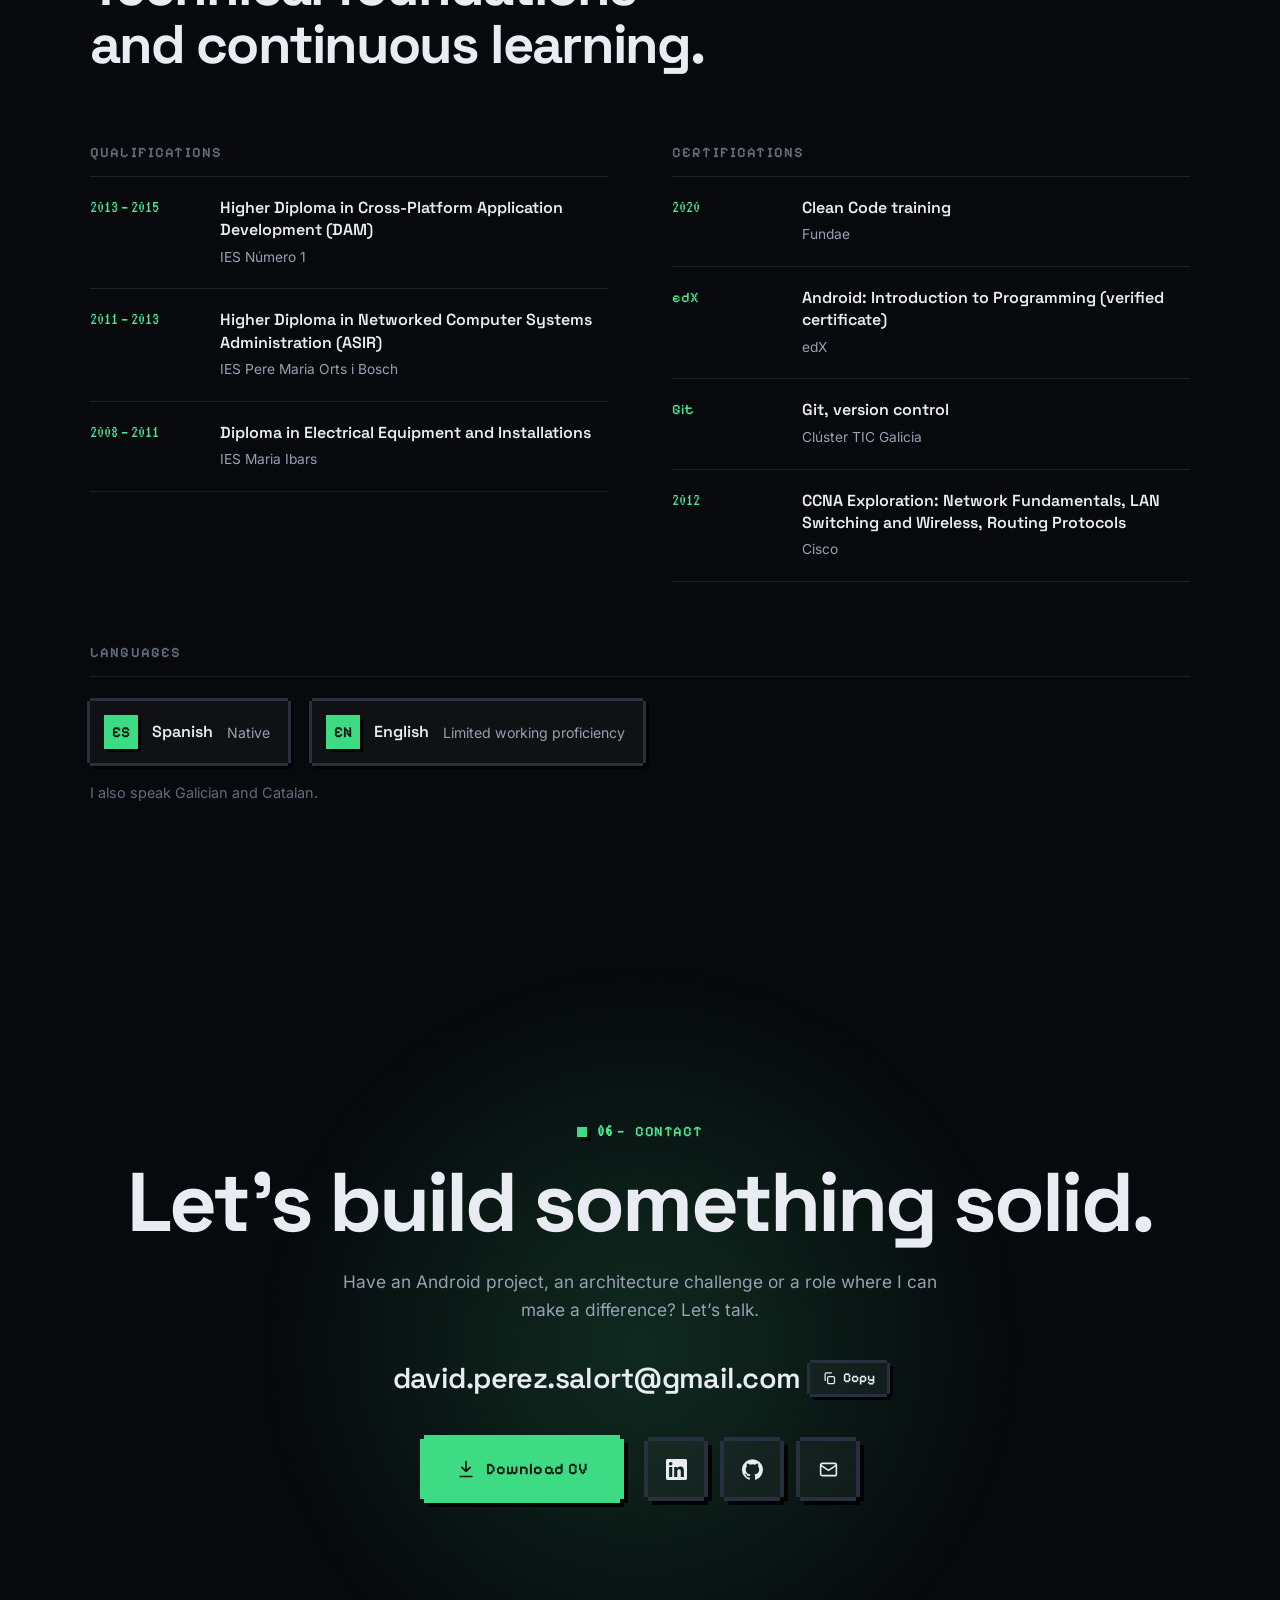
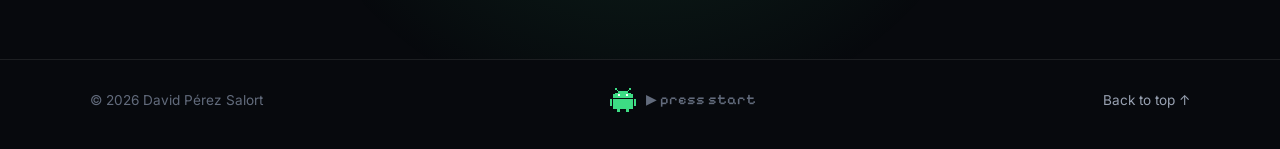
==== commit bf563c7d: "feat: pixel droid mascot that puts on sunglasses in light mode Also clip root horizontal overflow on" ====
--- a/index.html
+++ b/index.html
@@ -85,6 +85,9 @@
         <button class="icon-btn theme-toggle" type="button" aria-label="Cambiar a tema claro" data-i18n-attr="aria-label:themeLabel">
           <svg class="icon-sun" viewBox="0 0 24 24" aria-hidden="true"><circle cx="12" cy="12" r="4.2"/><path d="M12 2v2.2M12 19.8V22M4.9 4.9l1.6 1.6M17.5 17.5l1.6 1.6M2 12h2.2M19.8 12H22M4.9 19.1l1.6-1.6M17.5 6.5l1.6-1.6"/></svg>
           <svg class="icon-moon" viewBox="0 0 24 24" aria-hidden="true"><path d="M20.5 14.3A8.5 8.5 0 0 1 9.7 3.5a8.5 8.5 0 1 0 10.8 10.8z"/></svg>
+        </button>
+        <button class="mascot" type="button" aria-label="Saluda al droide" data-i18n-attr="aria-label:mascot.label">
+          <canvas class="mascot-canvas" width="20" height="24" aria-hidden="true"></canvas>
         </button>
       </div>
     </div>
--- a/css/styles.css
+++ b/css/styles.css
@@ -95,7 +95,7 @@
 
 /* ---------- Base ---------- */
 *, *::before, *::after { box-sizing: border-box; }
-html { -webkit-text-size-adjust: 100%; scroll-behavior: smooth; scroll-padding-top: calc(var(--nav-h) + 16px); }
+html { -webkit-text-size-adjust: 100%; overflow-x: clip; scroll-behavior: smooth; scroll-padding-top: calc(var(--nav-h) + 16px); }
 html.lenis, html.lenis body { height: auto; }
 .lenis.lenis-smooth { scroll-behavior: auto !important; }
 .lenis.lenis-stopped { overflow: hidden; }
@@ -193,7 +193,10 @@
   content: ''; position: absolute; left: 50%; bottom: 2px; width: 4px; height: 4px; margin-left: -2px;
   background: var(--accent);
 }
-.nav-actions { display: flex; gap: 8px; }
+.nav-actions { display: flex; align-items: center; gap: 8px; }
+.mascot { width: 40px; height: 48px; margin-left: 2px; }
+.mascot-canvas { display: block; width: 100%; height: 100%; image-rendering: pixelated; image-rendering: crisp-edges; }
+.mascot:focus-visible { outline-offset: 2px; }
 .icon-btn {
   display: inline-flex; align-items: center; justify-content: center; gap: 2px;
   height: 38px; min-width: 38px; padding: 0 10px; border-radius: 11px;
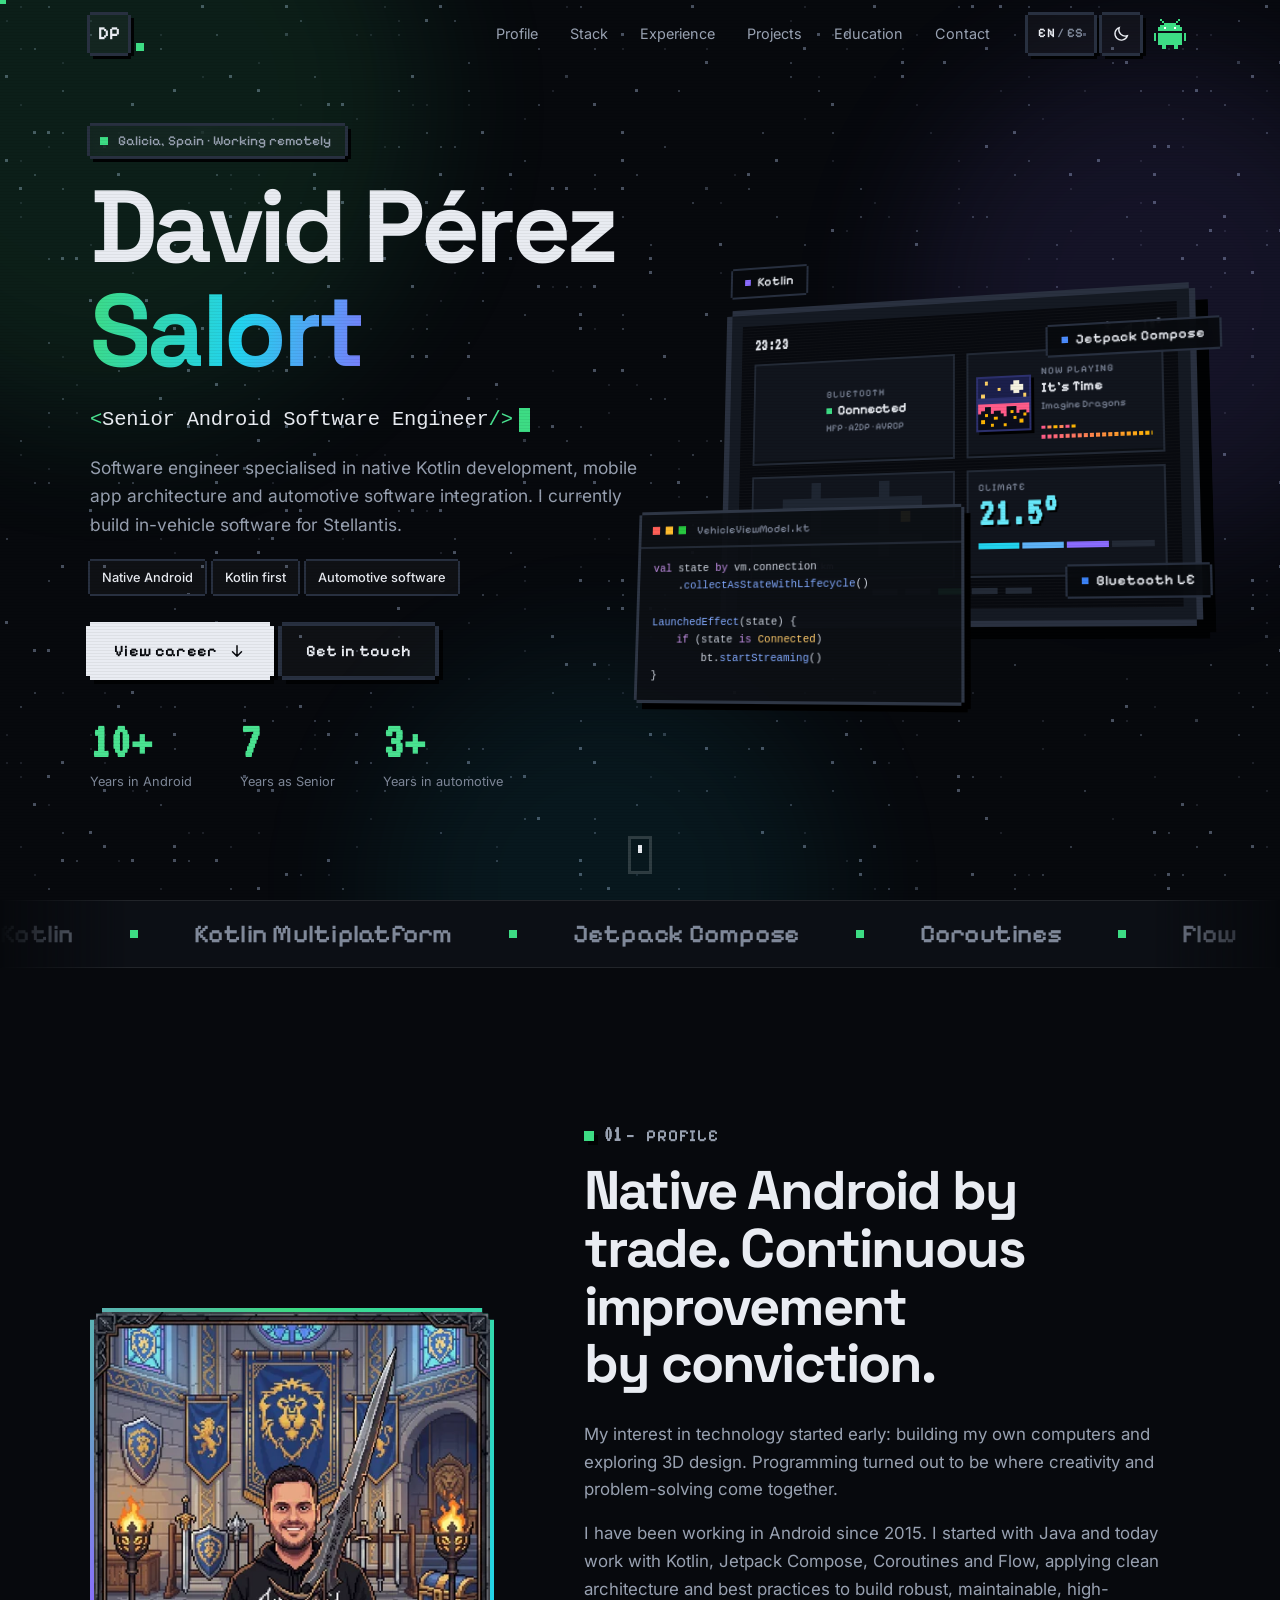
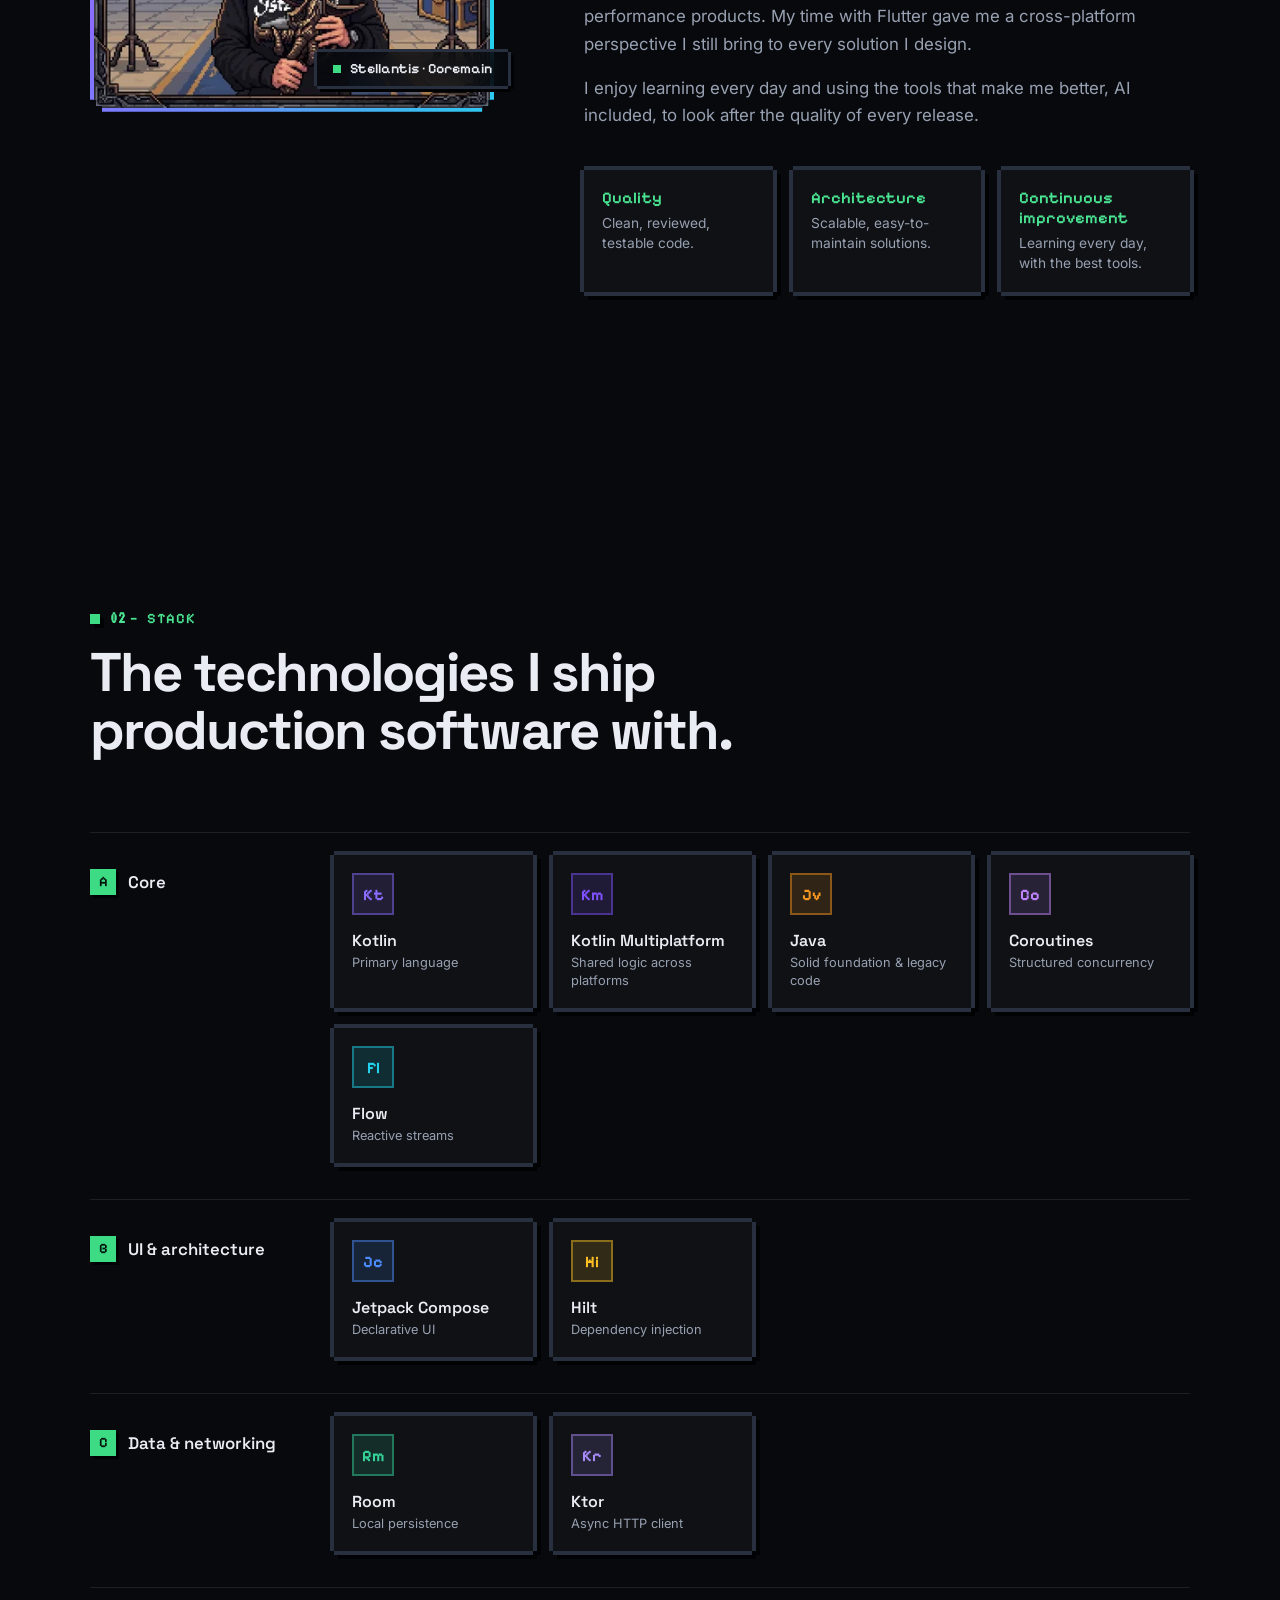
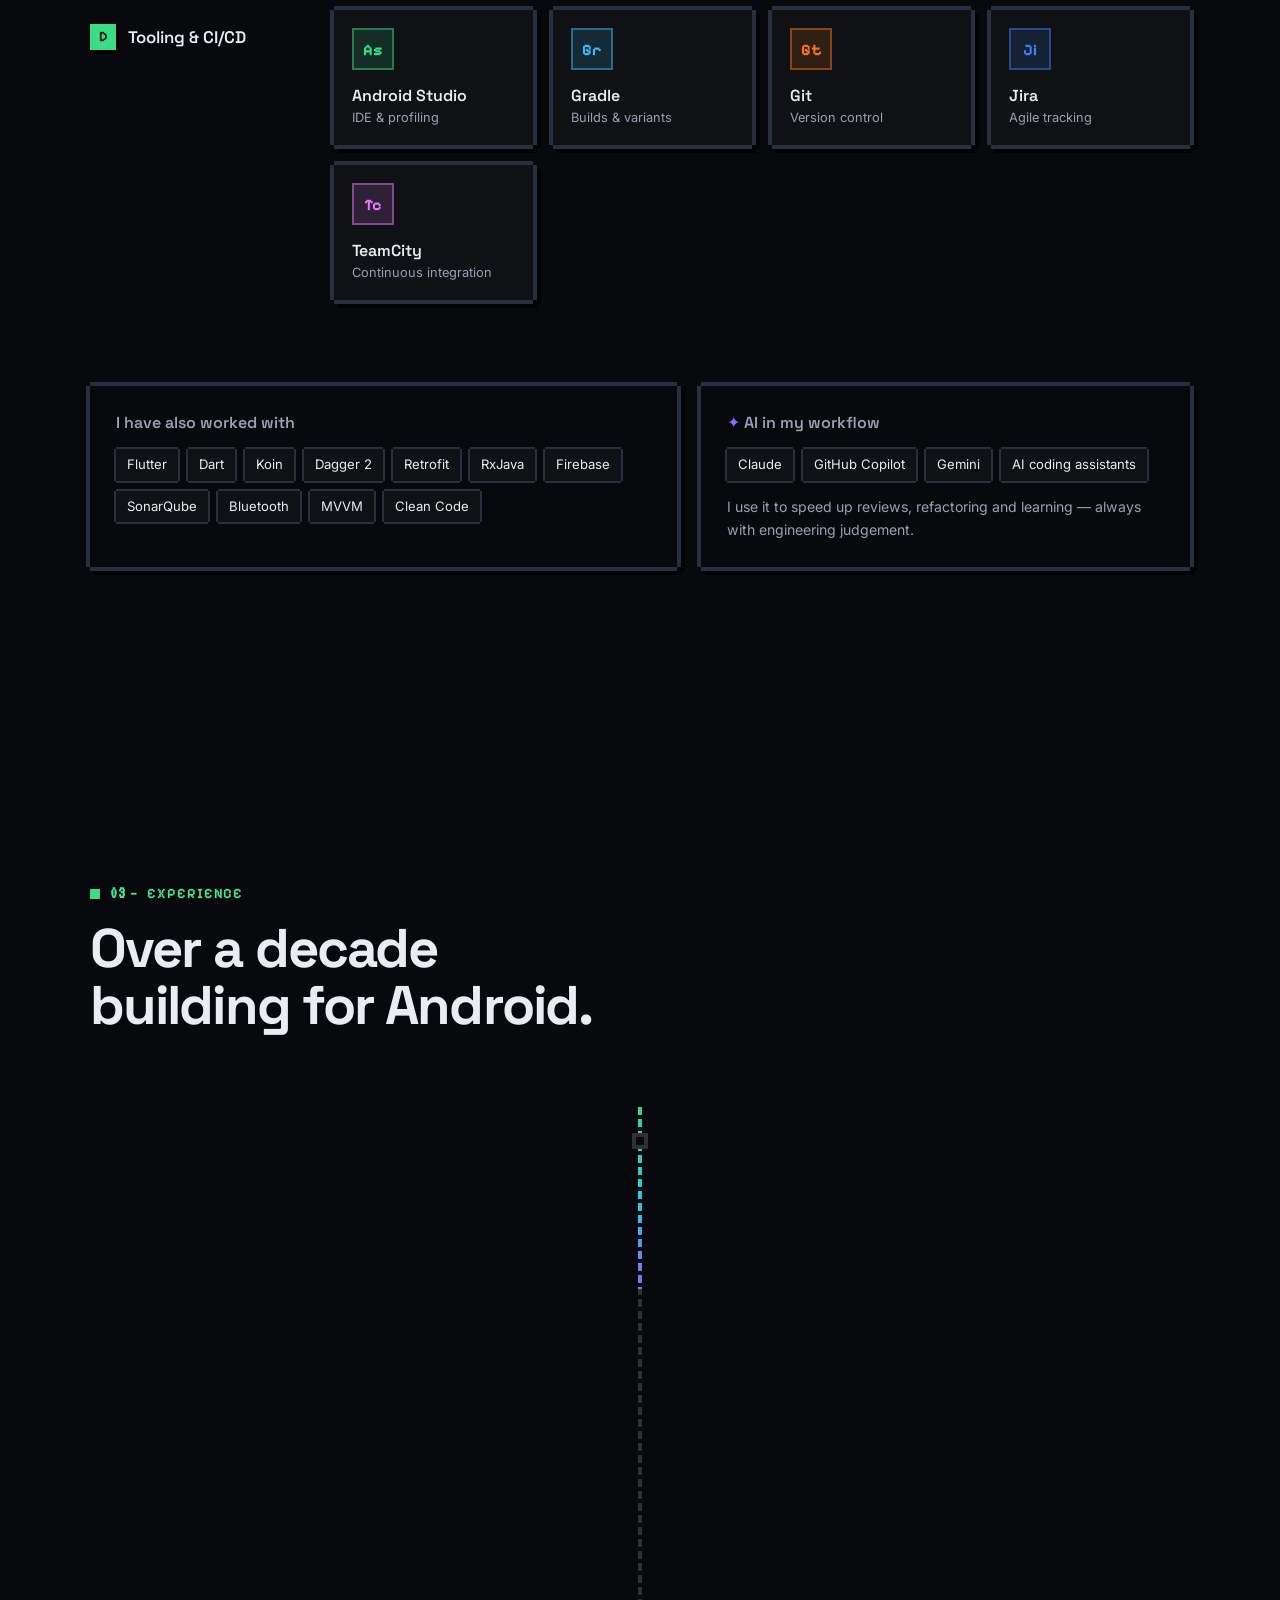
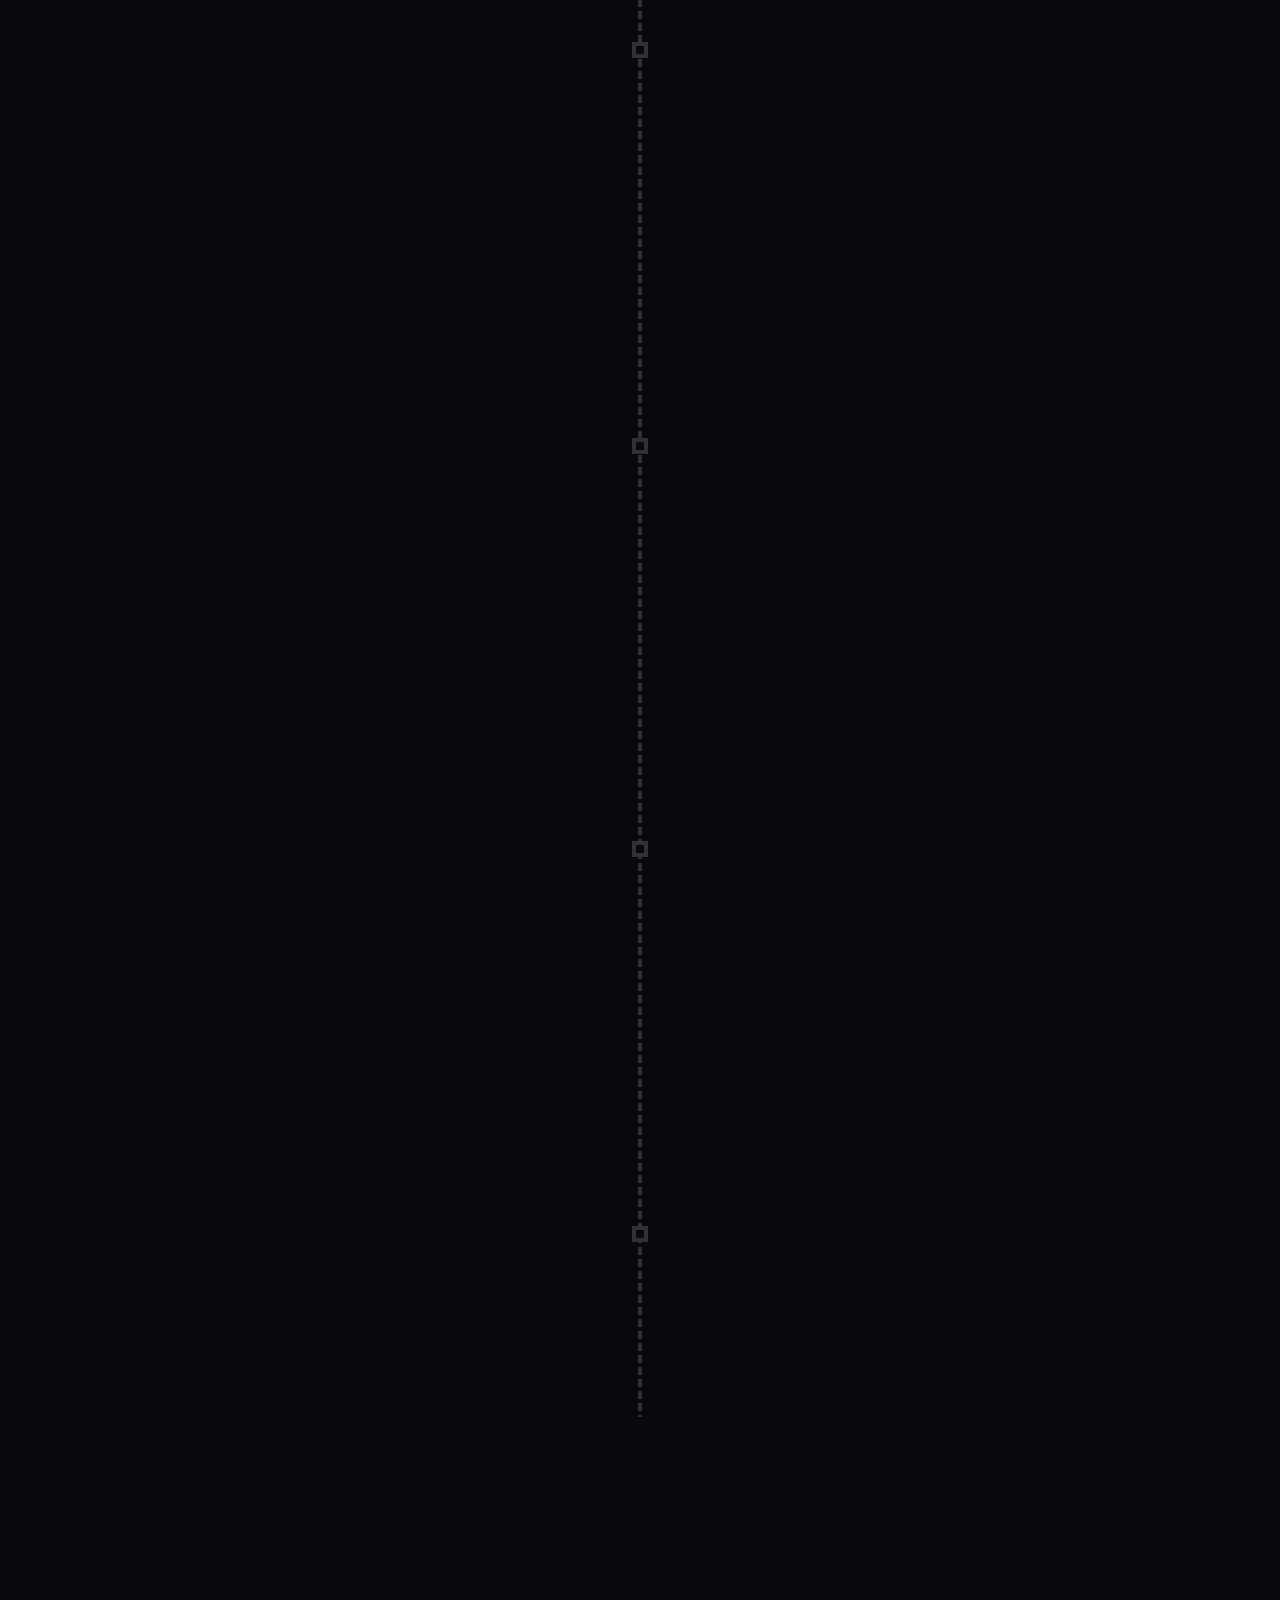
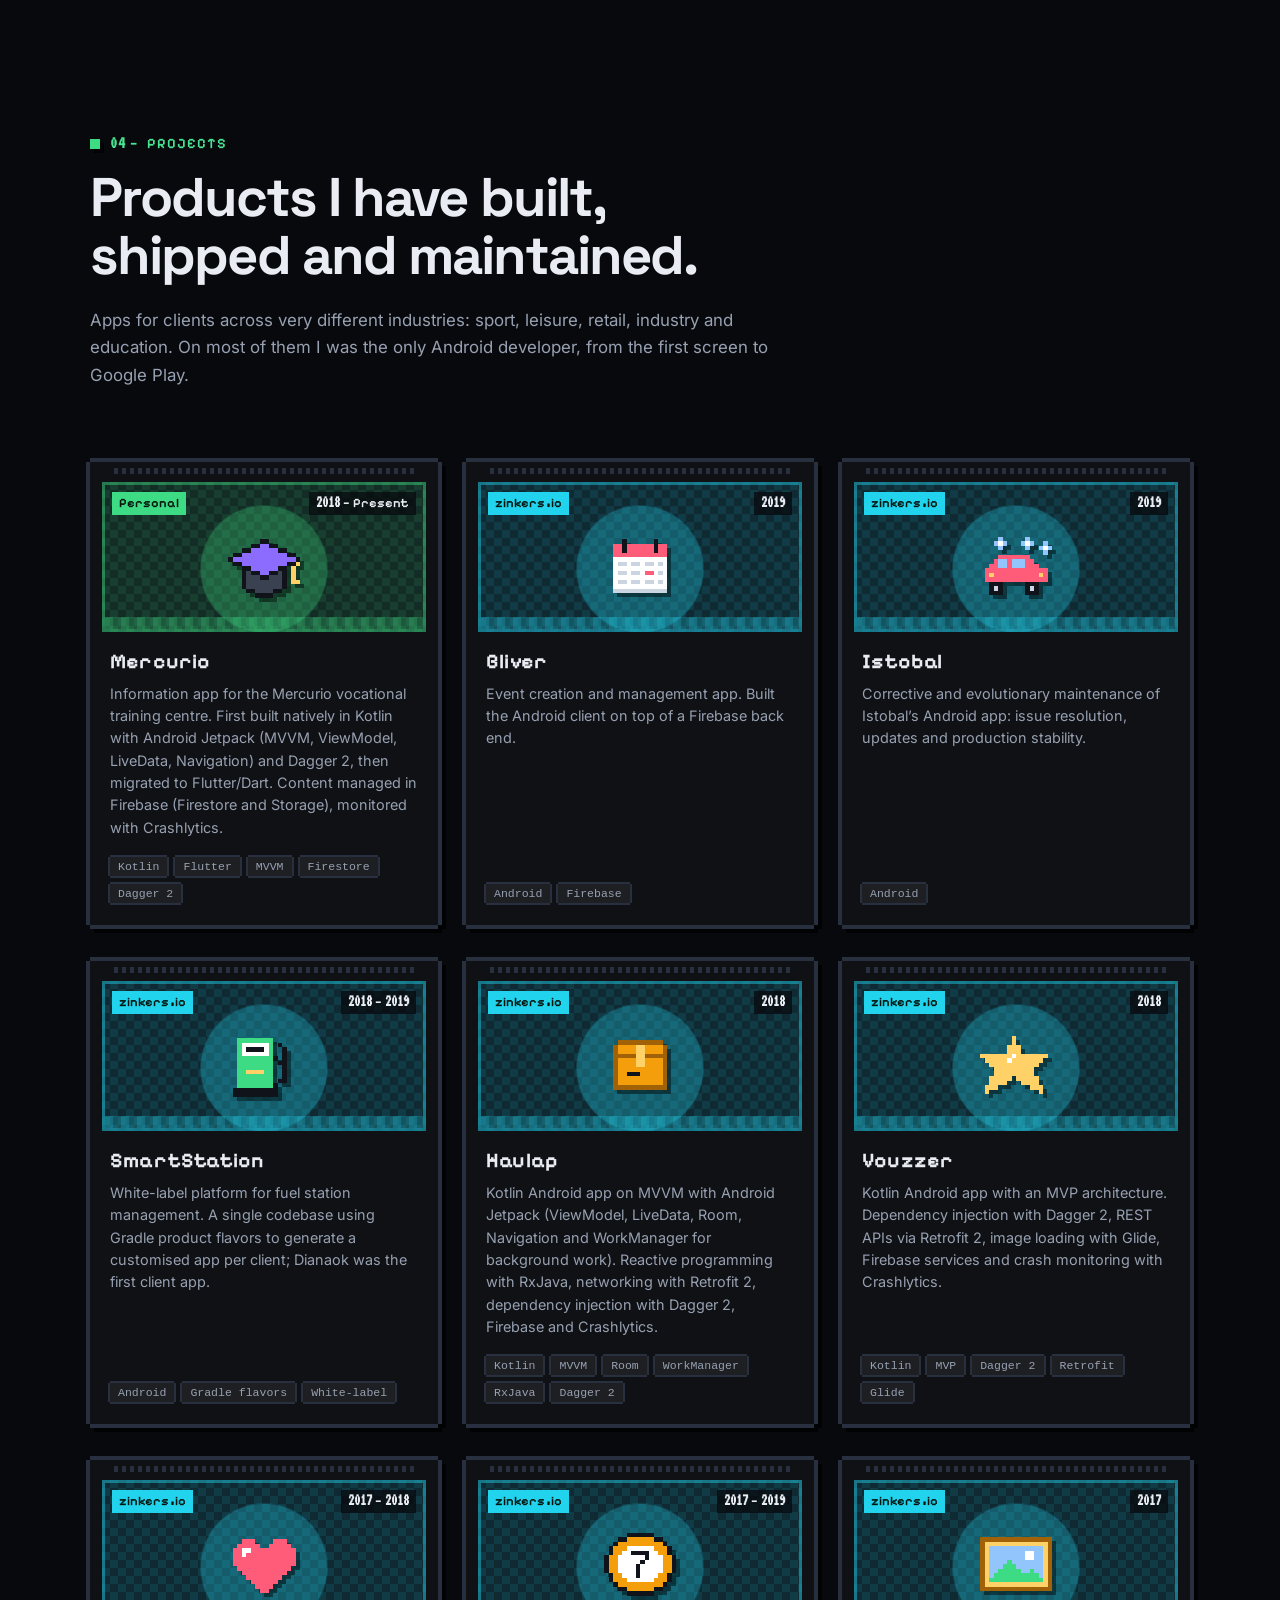
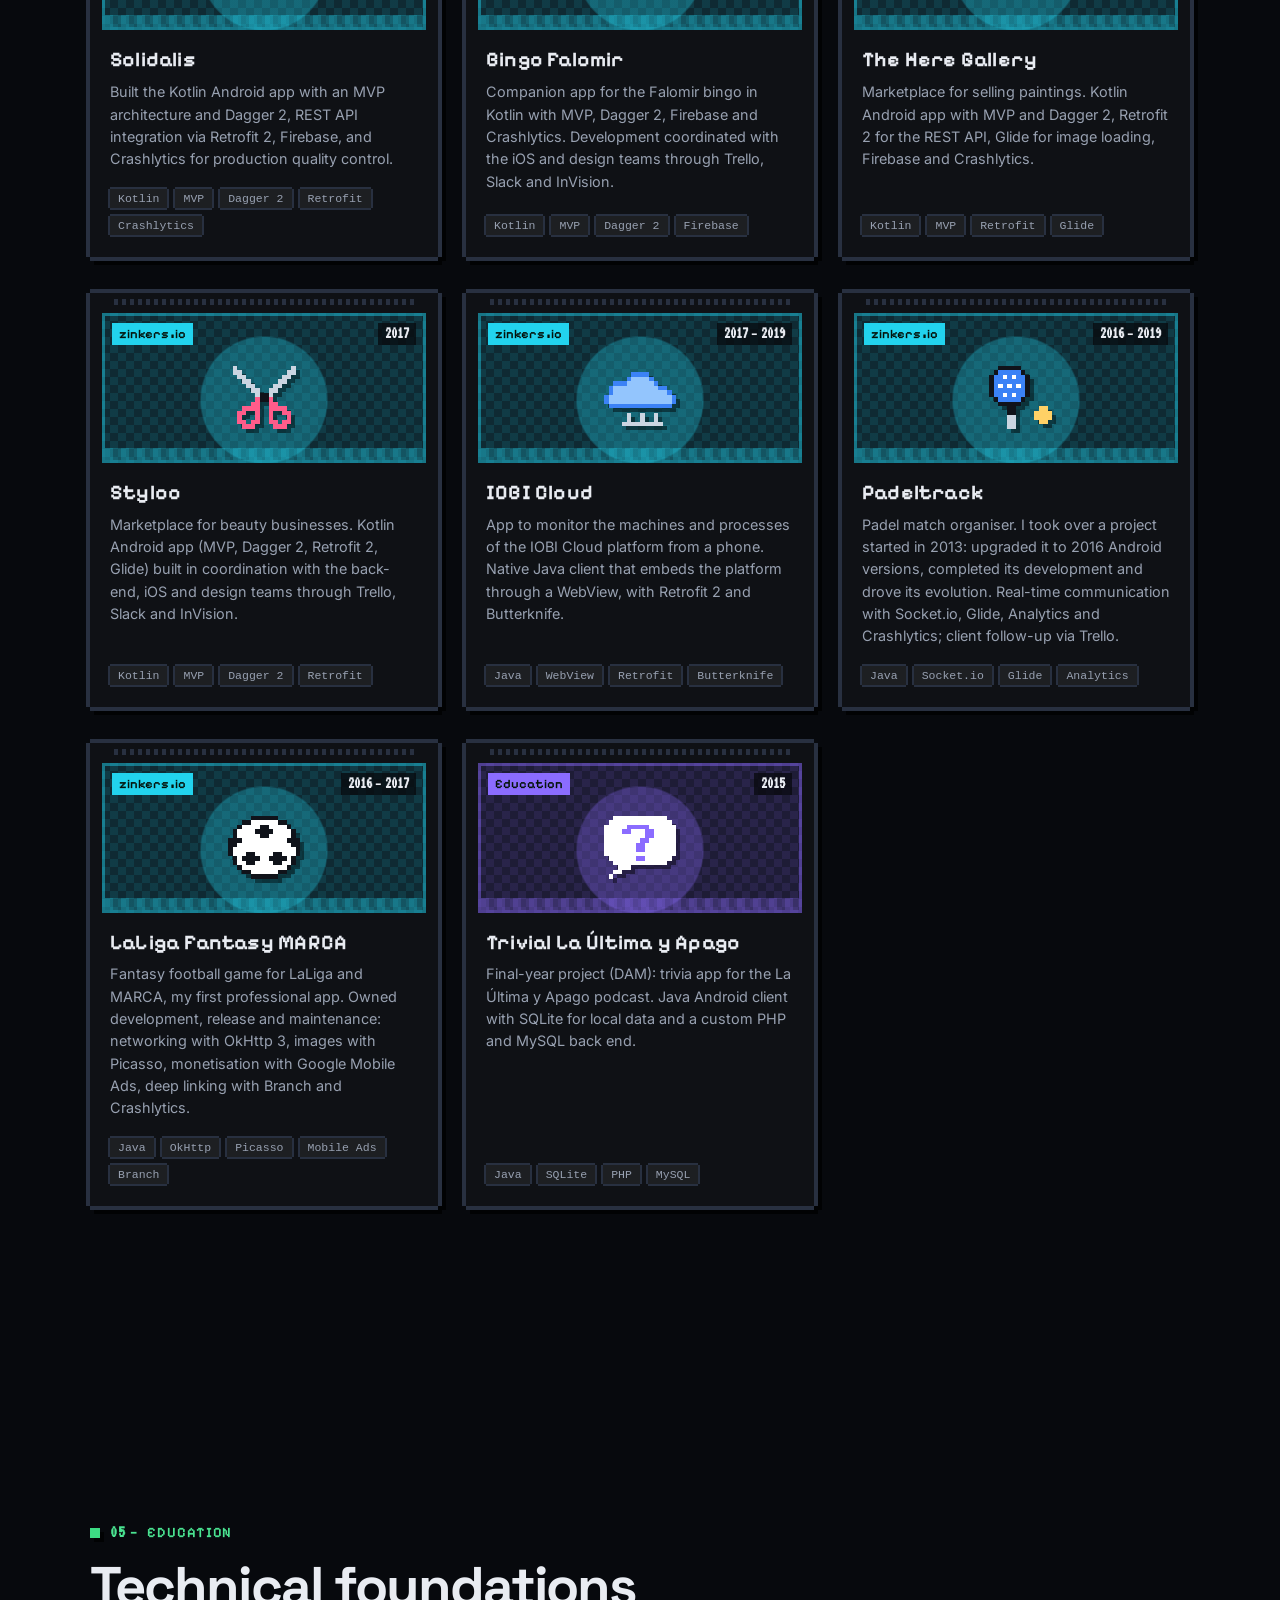
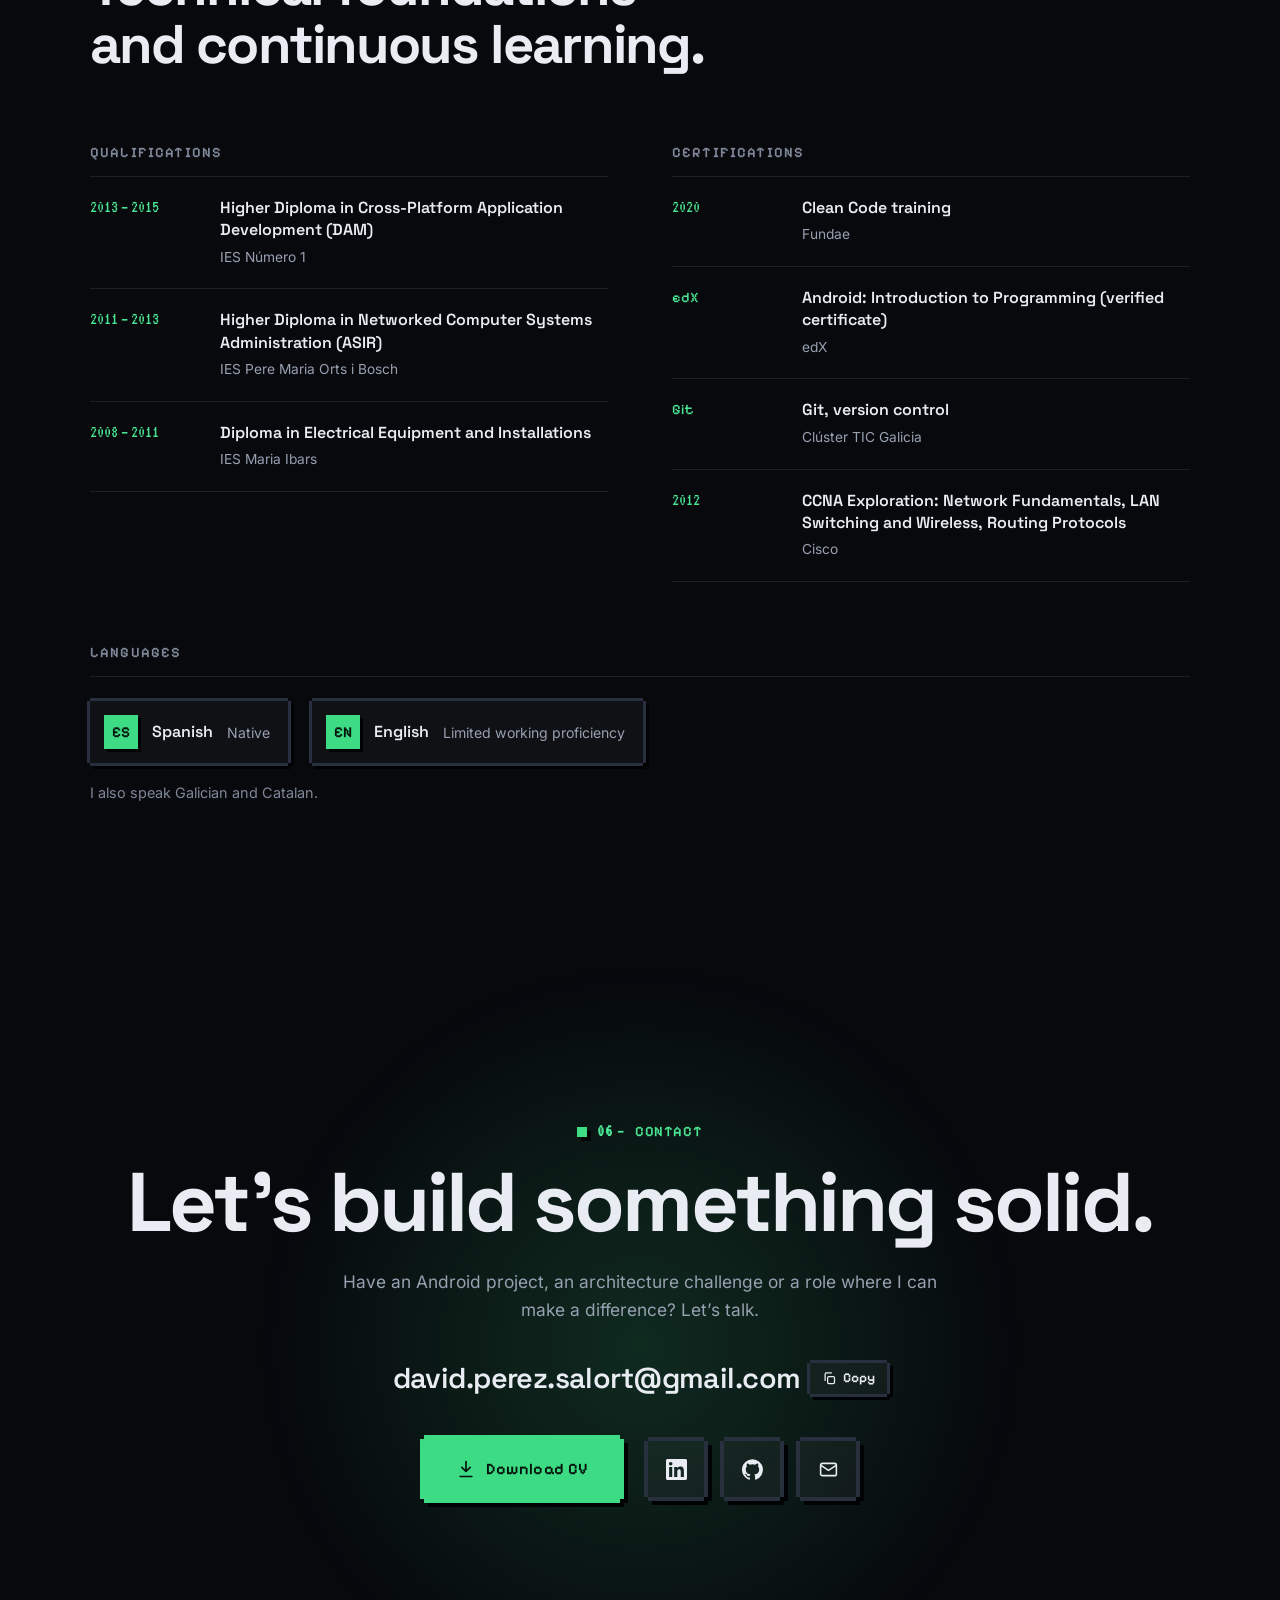
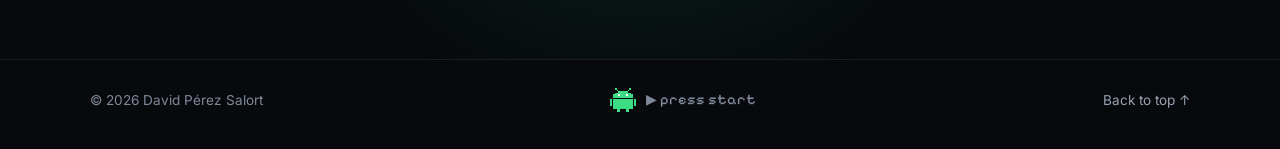
==== commit 17d2ec9e: "perf: lighter main thread, parallel script loading, WebP portrait, security headers - Hero pixel fie" ====
--- a/index.html
+++ b/index.html
@@ -25,23 +25,19 @@
   <link rel="preload" href="assets/fonts/pixelify-sans.woff2" as="font" type="font/woff2" crossorigin>
   <link rel="preload" href="assets/fonts/vt323.woff2" as="font" type="font/woff2" crossorigin>
 
-  <script>
-    // Aplica tema e idioma guardados antes del primer pintado (sin parpadeo).
-    (function () {
-      var d = document.documentElement, t, l;
-      try { t = localStorage.getItem('theme'); l = localStorage.getItem('lang'); } catch (e) {}
-      if (t === 'light' || t === 'dark') d.dataset.theme = t;
-      if (!l) l = (navigator.language || '').toLowerCase().indexOf('en') === 0 ? 'en' : 'es';
-      d.dataset.lang = l;
-      if (!matchMedia('(prefers-reduced-motion: reduce)').matches) {
-        d.classList.add('js-anim');
-        // Red de seguridad: si las animaciones no arrancan, mostrar todo.
-        setTimeout(function () { if (!window.__animReady) d.classList.remove('js-anim'); }, 2500);
-      }
-    })();
-  </script>
+  <!-- Aplica tema e idioma guardados antes del primer pintado (sin parpadeo). Bloqueante a propósito. -->
+  <script src="js/boot.js"></script>
 
   <link rel="stylesheet" href="css/styles.css">
+
+  <!-- Scripts en el head con defer/module: se descubren y descargan en paralelo, y se ejecutan igual que al final del body. -->
+  <script src="vendor/gsap.min.js" defer></script>
+  <script src="vendor/ScrollTrigger.min.js" defer></script>
+  <script src="vendor/lenis.min.js" defer></script>
+  <link rel="modulepreload" href="js/i18n.js">
+  <link rel="modulepreload" href="js/sprites.js">
+  <link rel="modulepreload" href="js/mascot.js">
+  <script src="js/main.js" type="module"></script>
 
   <script type="application/ld+json">
   {
@@ -217,7 +213,10 @@
       <div class="container about">
         <div class="about-photo reveal">
           <div class="photo-frame">
-            <img src="assets/img/avatar-pixel.jpg" alt="Retrato en pixel art de David Pérez Salort con una espada en el salón de un castillo" data-i18n-attr="alt:about.photoAlt" width="800" height="800" loading="lazy" decoding="async">
+            <picture>
+              <source type="image/webp" srcset="assets/img/avatar-pixel-440.webp 440w, assets/img/avatar-pixel-660.webp 660w, assets/img/avatar-pixel-880.webp 880w" sizes="(max-width: 860px) 300px, 440px">
+              <img src="assets/img/avatar-pixel.jpg" alt="Retrato en pixel art de David Pérez Salort con una espada en el salón de un castillo" data-i18n-attr="alt:about.photoAlt" width="800" height="800" loading="lazy" decoding="async">
+            </picture>
           </div>
           <div class="photo-badge">
             <span class="pulse-dot" aria-hidden="true"></span>
@@ -621,9 +620,5 @@
     </div>
   </dialog>
 
-  <script src="vendor/gsap.min.js" defer></script>
-  <script src="vendor/ScrollTrigger.min.js" defer></script>
-  <script src="vendor/lenis.min.js" defer></script>
-  <script src="js/main.js" type="module"></script>
 </body>
 </html>
--- a/css/styles.css
+++ b/css/styles.css
@@ -38,7 +38,7 @@
   --border-strong: rgba(255, 255, 255, .16);
   --text: #e9ecf2;
   --muted: #98a1b1;
-  --faint: #626b7c;
+  --faint: #7f8899;
   --accent: #3ddc84;
   --accent-text: #4ae391;
   --accent-2: #8b6cff;
@@ -77,7 +77,7 @@
   --border-strong: rgba(12, 18, 32, .18);
   --text: #0b0e14;
   --muted: #4d5666;
-  --faint: #7a8392;
+  --faint: #626b7c;
   --accent: #1fb866;
   --accent-text: #0a7d42;
   --accent-2: #6a4cf0;
@@ -194,7 +194,7 @@
   background: var(--accent);
 }
 .nav-actions { display: flex; align-items: center; gap: 8px; }
-.mascot { width: 40px; height: 48px; margin-left: 2px; }
+.mascot { position: relative; top: -7px; width: 40px; height: 48px; margin-left: 2px; } /* el droide ocupa la parte baja del lienzo: se sube para centrarlo con los iconos */
 .mascot-canvas { display: block; width: 100%; height: 100%; image-rendering: pixelated; image-rendering: crisp-edges; }
 .mascot:focus-visible { outline-offset: 2px; }
 .icon-btn {
@@ -243,7 +243,7 @@
 }
 .hero-canvas { position: absolute; inset: 0; width: 100%; height: 100%; }
 .hero-aurora { position: absolute; inset: 0; pointer-events: none; filter: blur(70px); opacity: .28; }
-.hero-aurora span { position: absolute; border-radius: 50%; }
+.hero-aurora span { position: absolute; border-radius: 50%; will-change: transform; }
 .hero-aurora span:nth-child(1) { width: 46vw; height: 46vw; left: -12vw; top: -14vw; background: color-mix(in srgb, var(--accent) 38%, transparent); }
 .hero-aurora span:nth-child(2) { width: 40vw; height: 40vw; right: -10vw; top: 5vh; background: color-mix(in srgb, var(--accent-2) 40%, transparent); }
 .hero-aurora span:nth-child(3) { width: 34vw; height: 34vw; left: 30vw; bottom: -18vw; background: color-mix(in srgb, var(--accent-3) 28%, transparent); }
@@ -489,6 +489,7 @@
 }
 @property --angle { syntax: '<angle>'; initial-value: 0deg; inherits: false; }
 @keyframes rotate-border { to { --angle: 360deg; } }
+.photo-frame picture { display: block; }
 .photo-frame img { width: 100%; height: auto; transition: transform .8s var(--ease); }
 .about-photo:hover .photo-frame img { transform: scale(1.03); }
 .photo-badge {
@@ -848,6 +849,9 @@
 html.vt-pixel::view-transition-new(root) { z-index: 1; }
 @keyframes vt-hold { from { opacity: 1; } to { opacity: 1; } }
 
+/* ---------- Animaciones en pausa fuera de pantalla (JS añade .is-offscreen) ---------- */
+.is-offscreen, .is-offscreen *, .is-offscreen *::before, .is-offscreen *::after { animation-play-state: paused !important; }
+
 /* ---------- Reduced motion ---------- */
 @media (prefers-reduced-motion: reduce) {
   *, *::before, *::after { animation-duration: .001ms !important; animation-iteration-count: 1 !important; transition-duration: .001ms !important; }
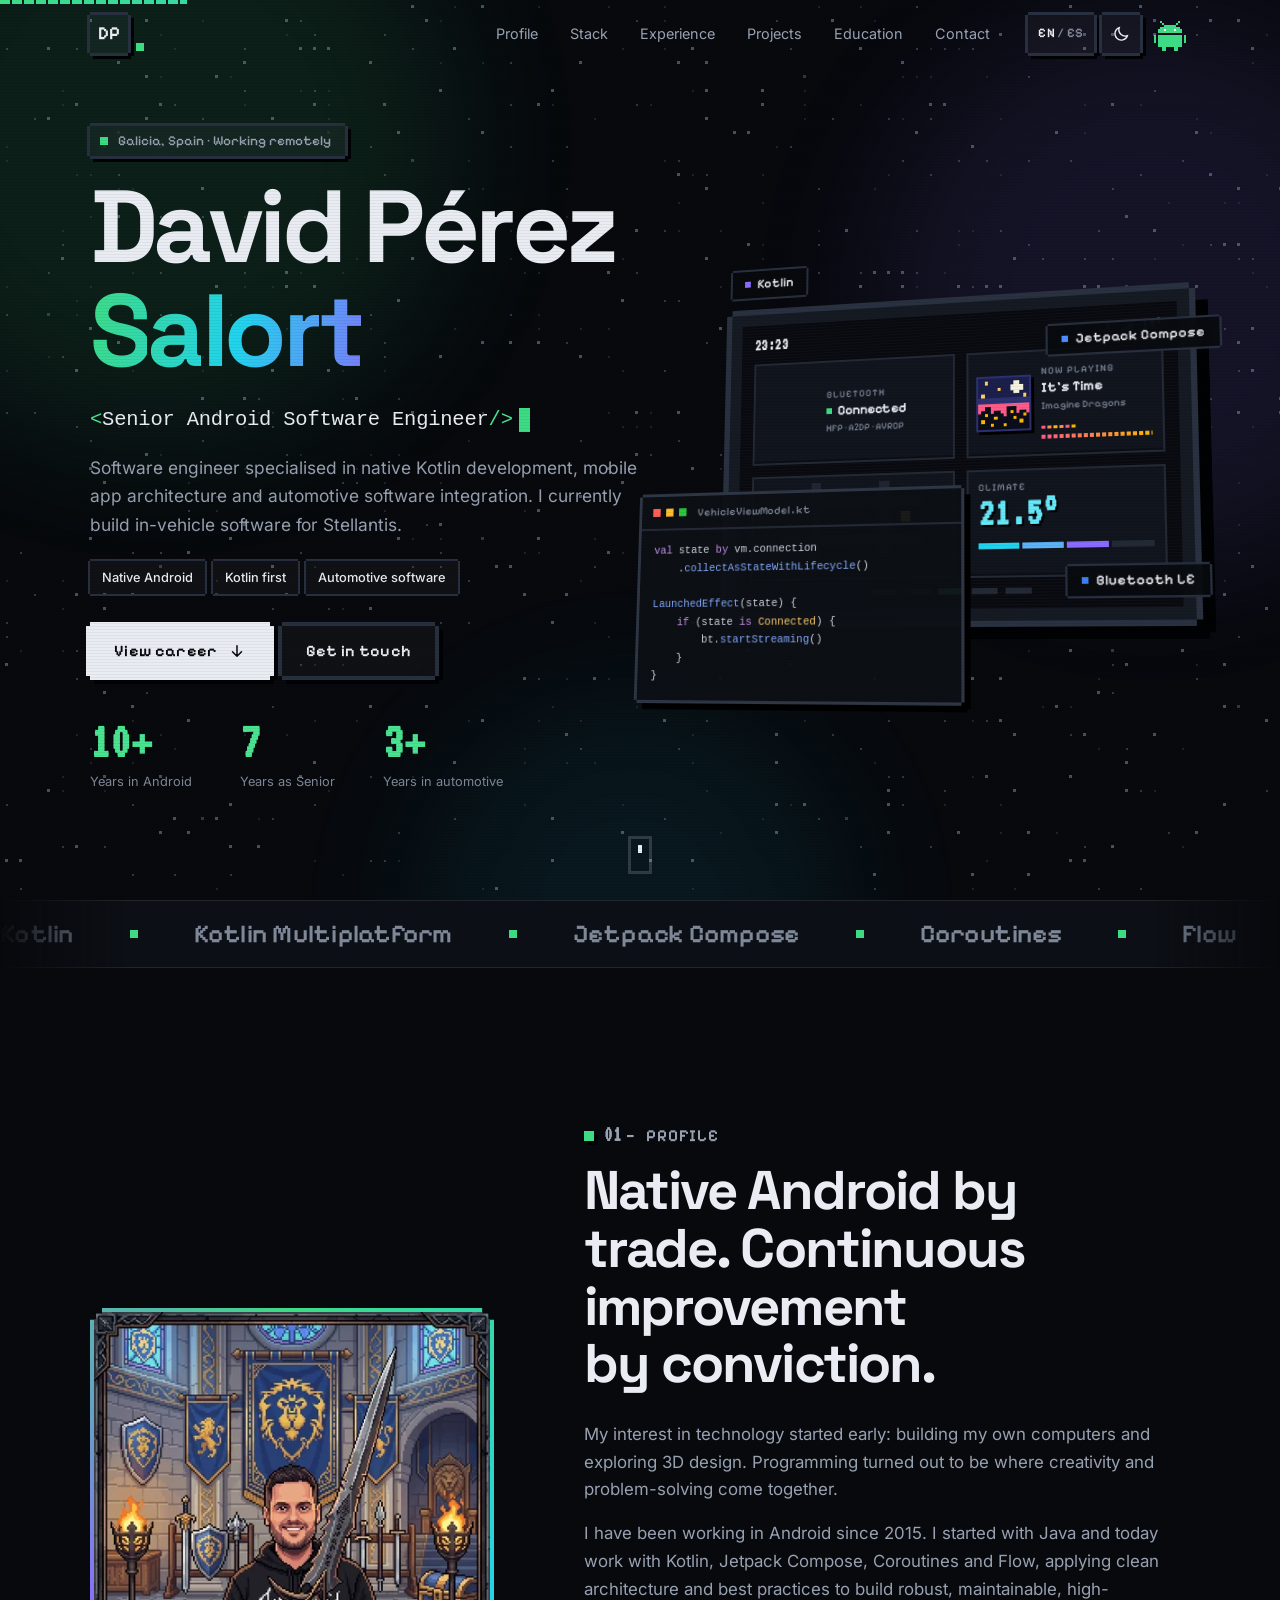
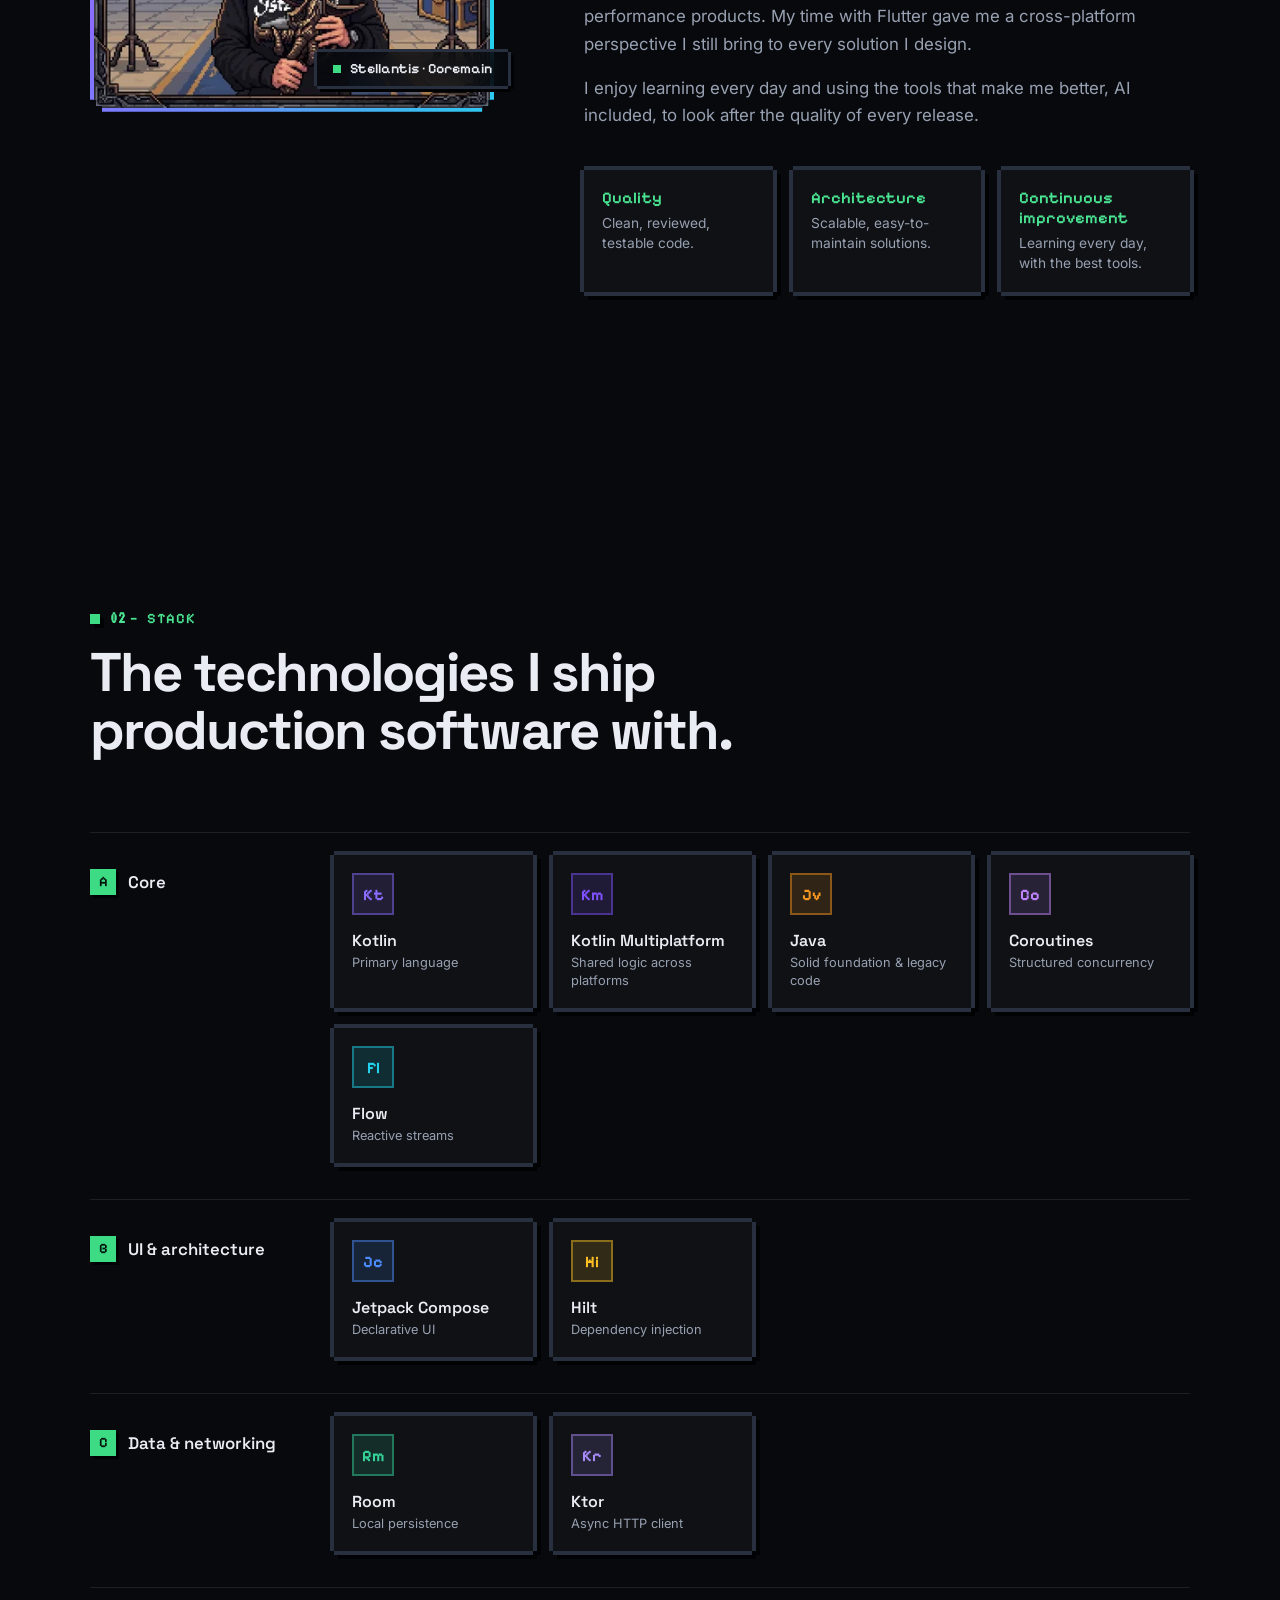
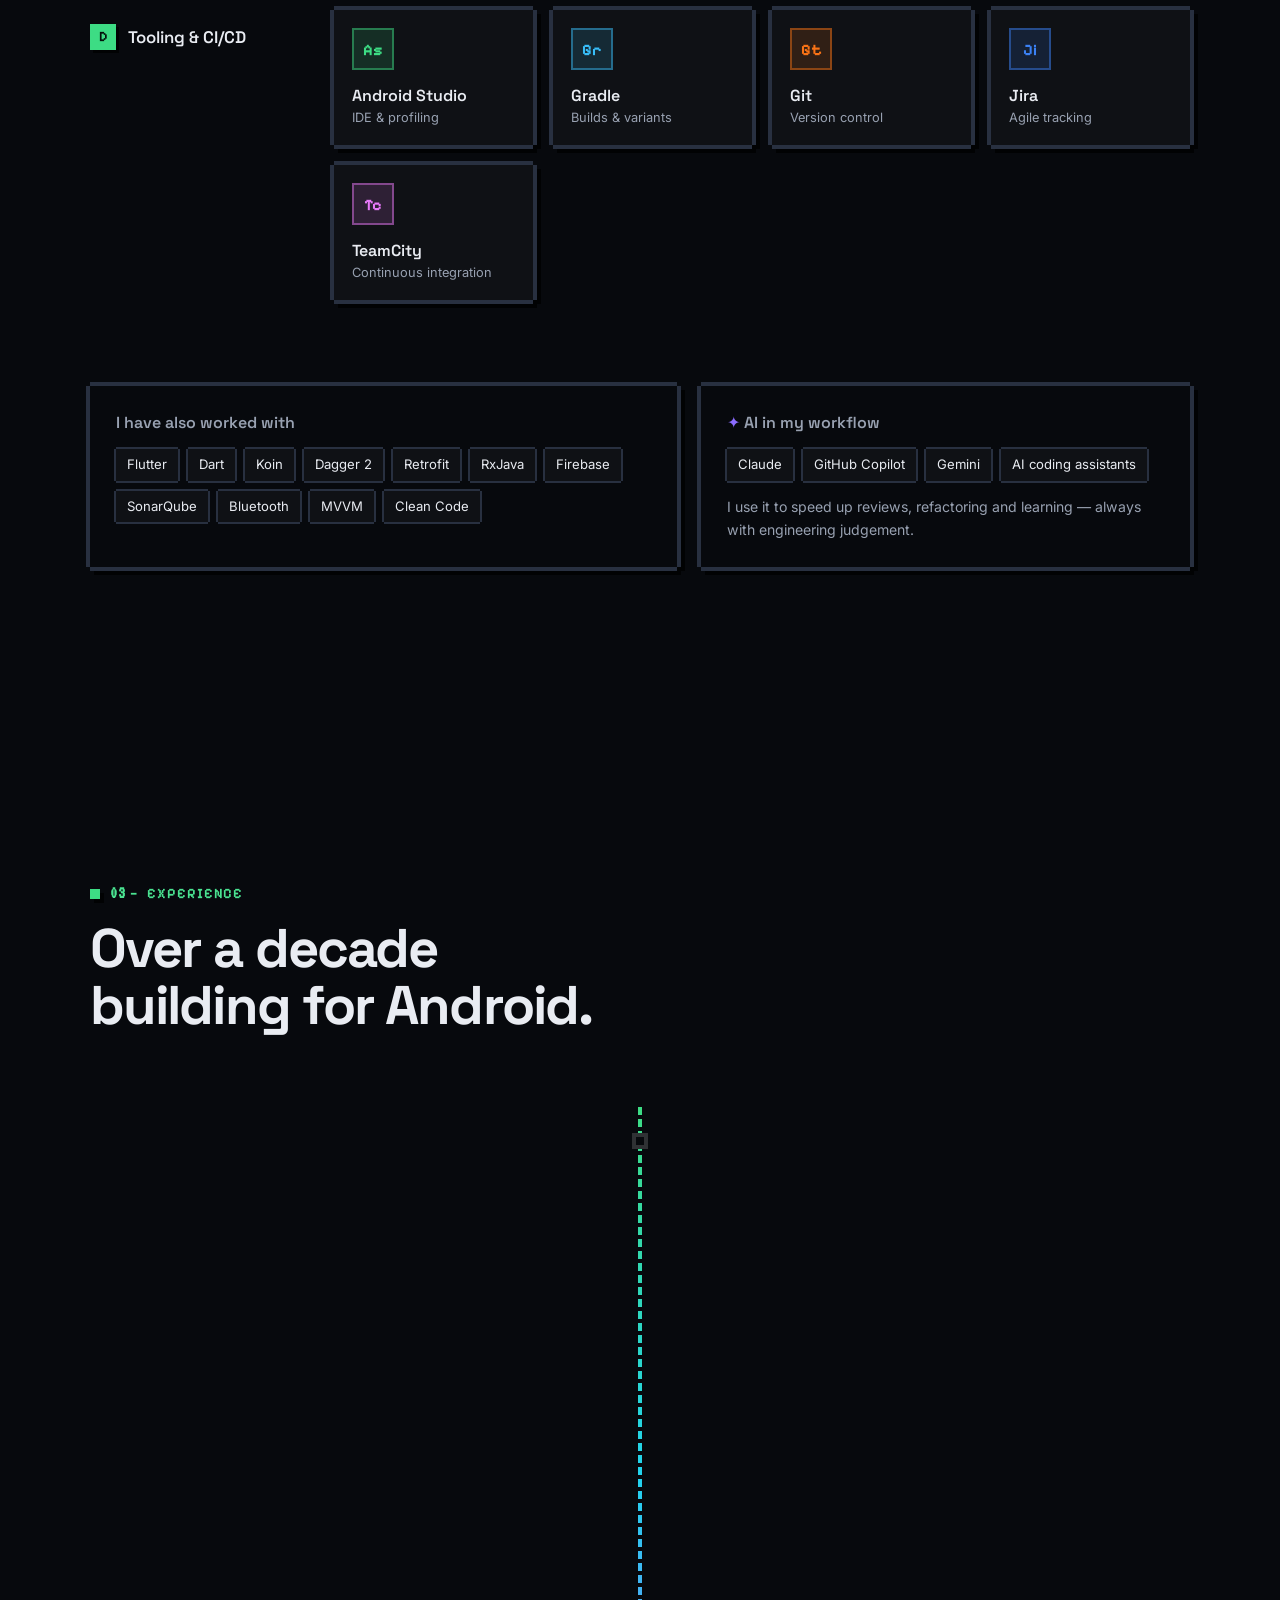
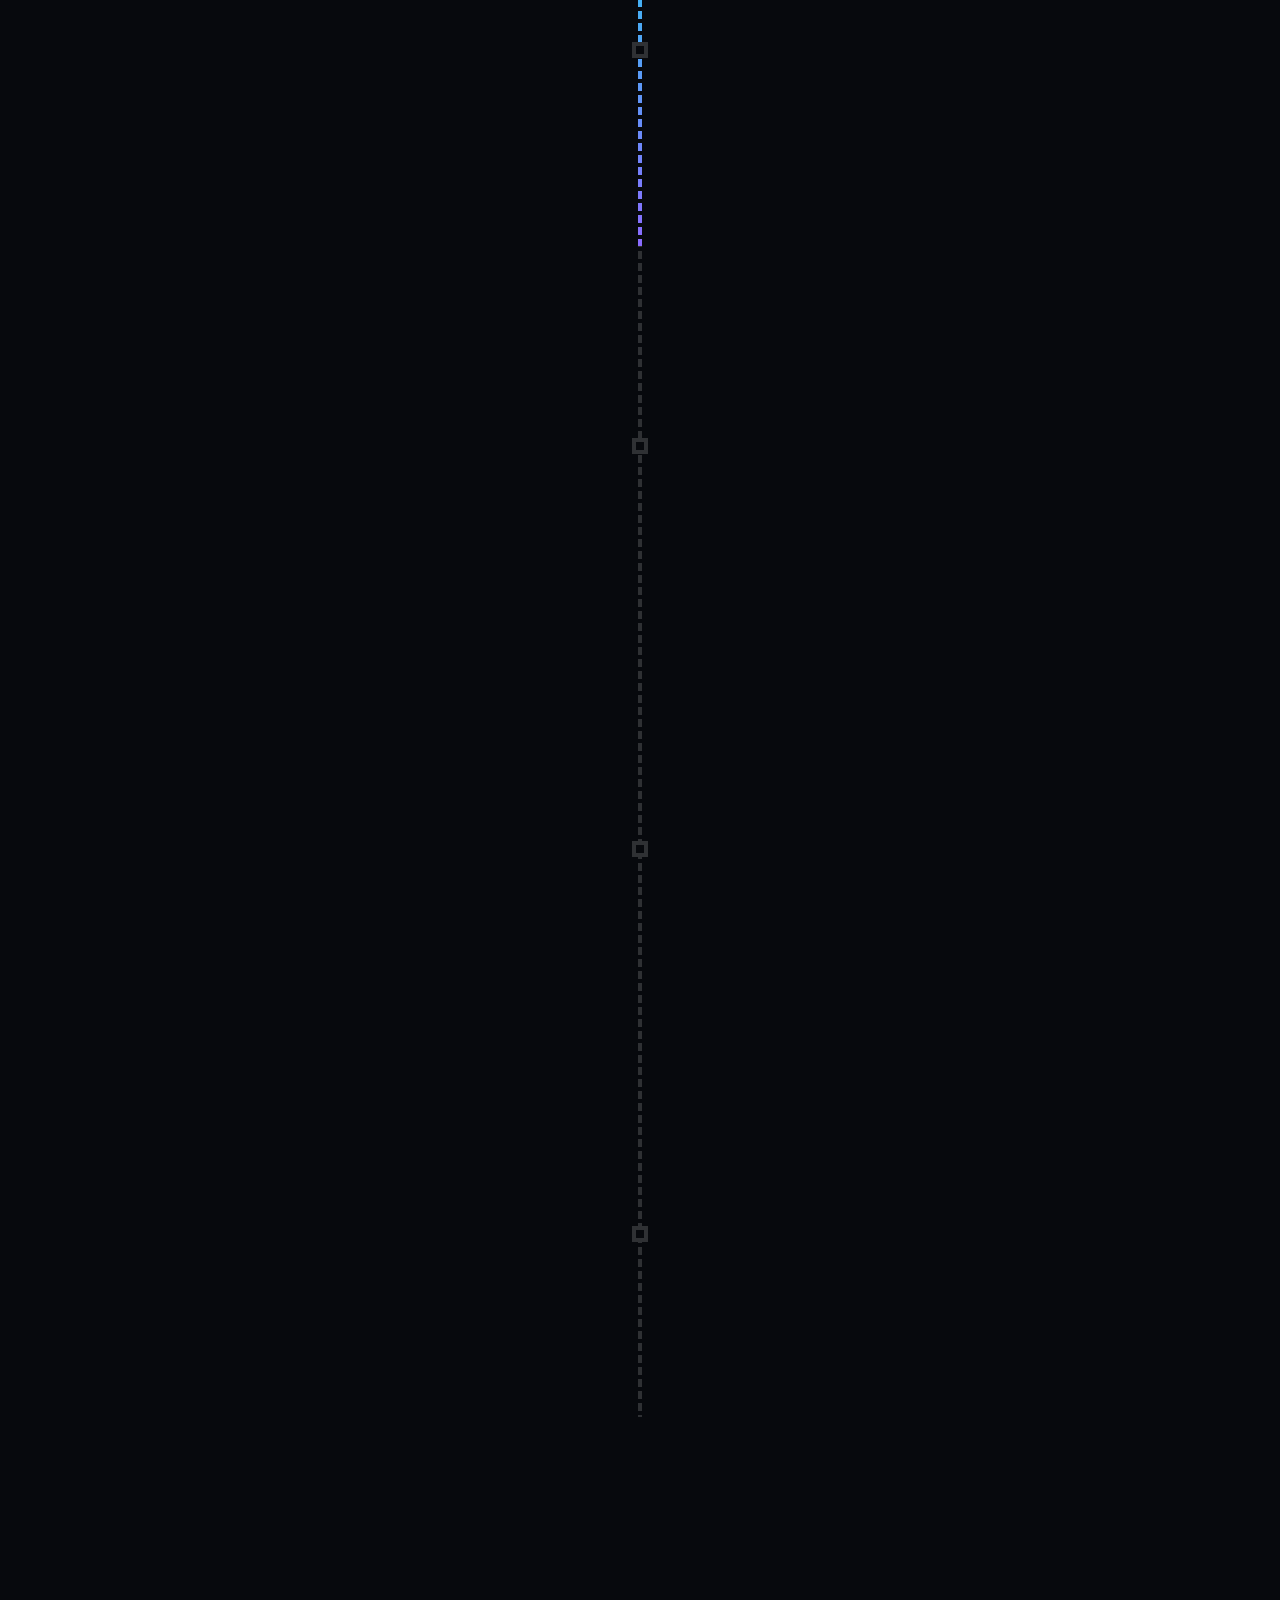
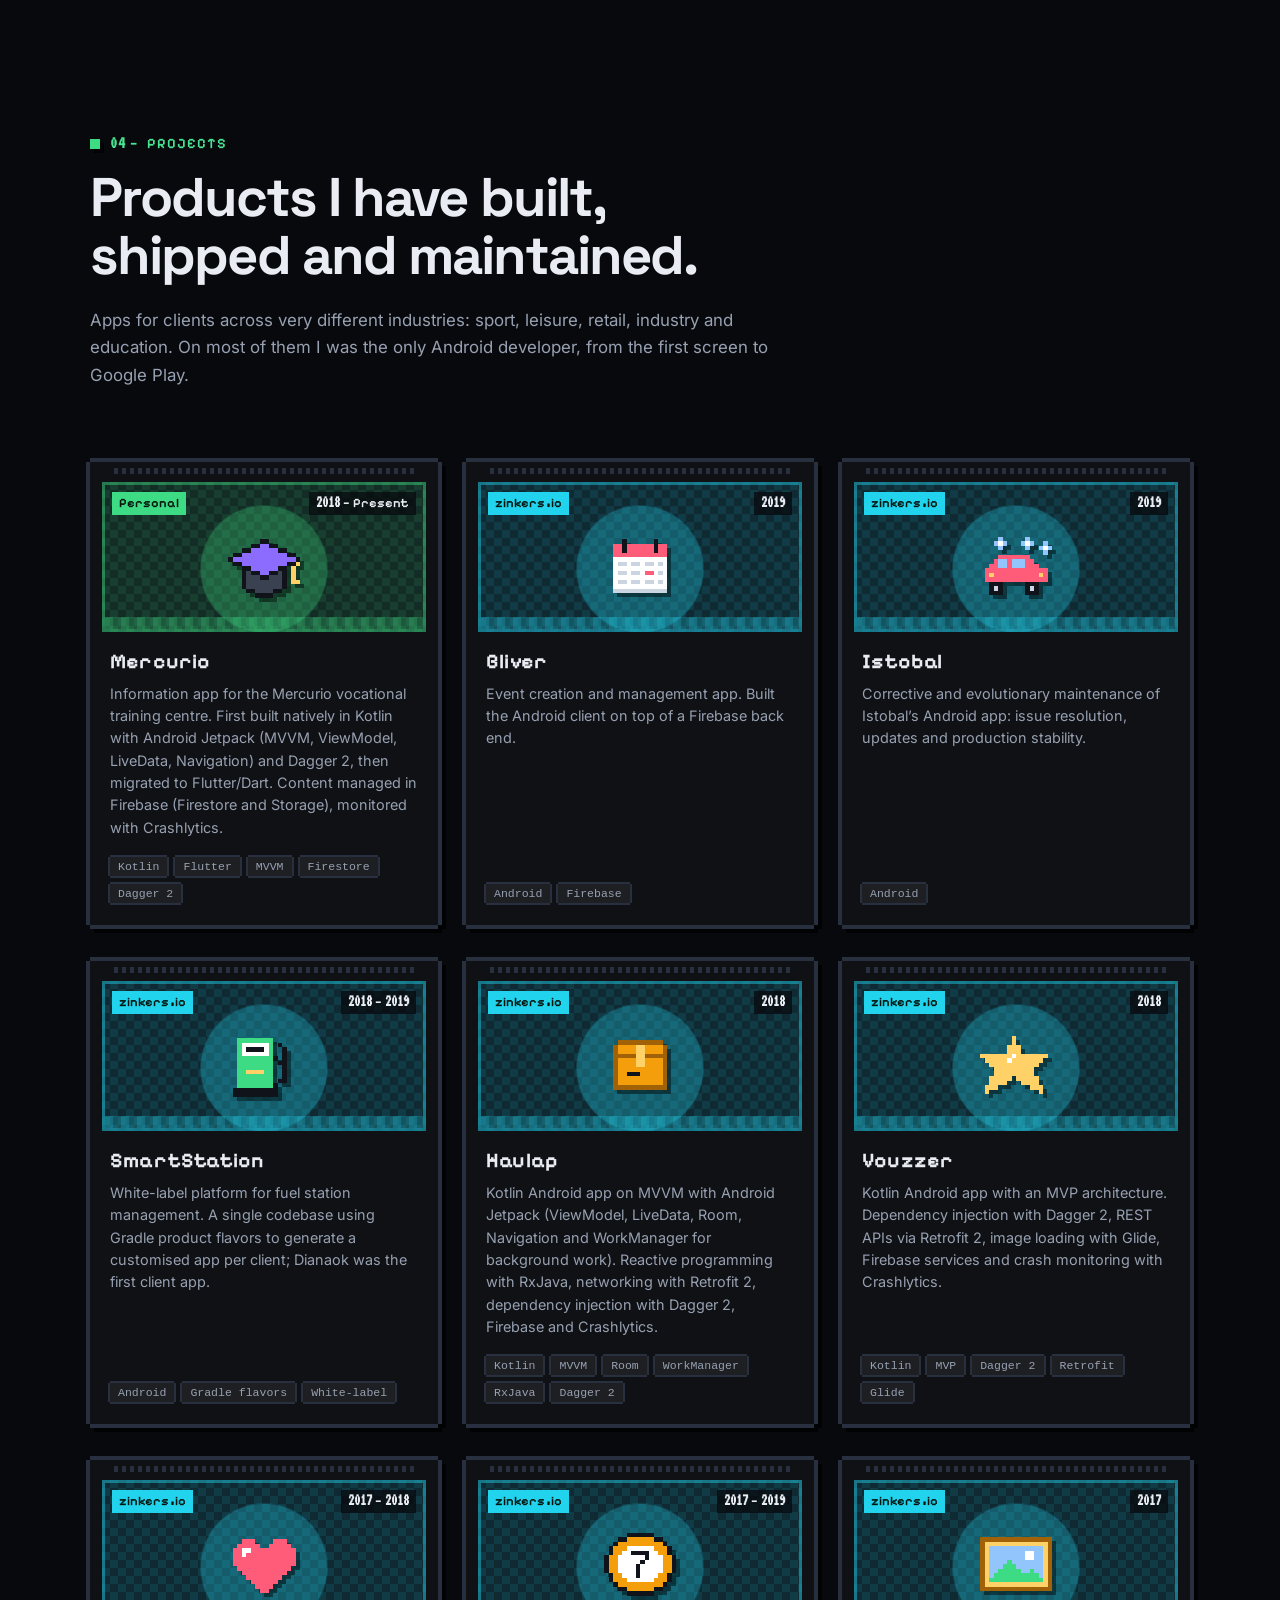
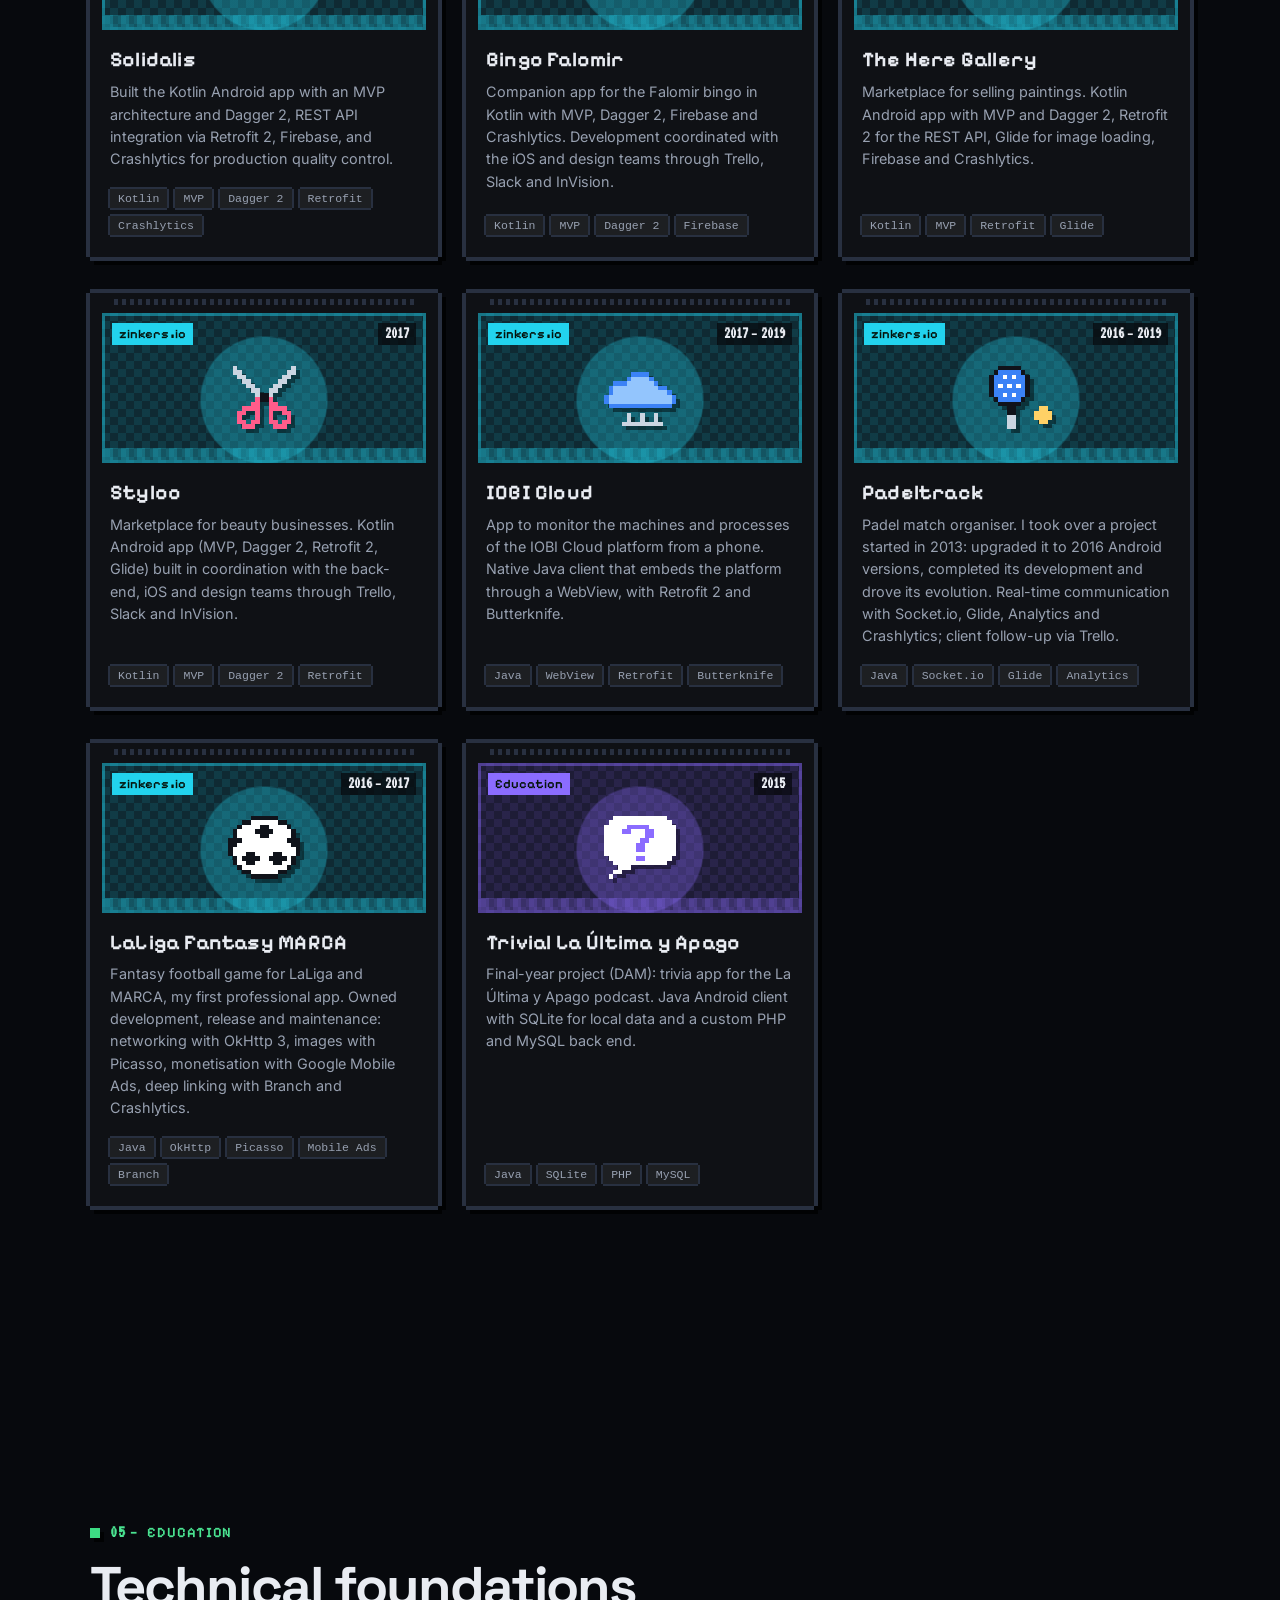
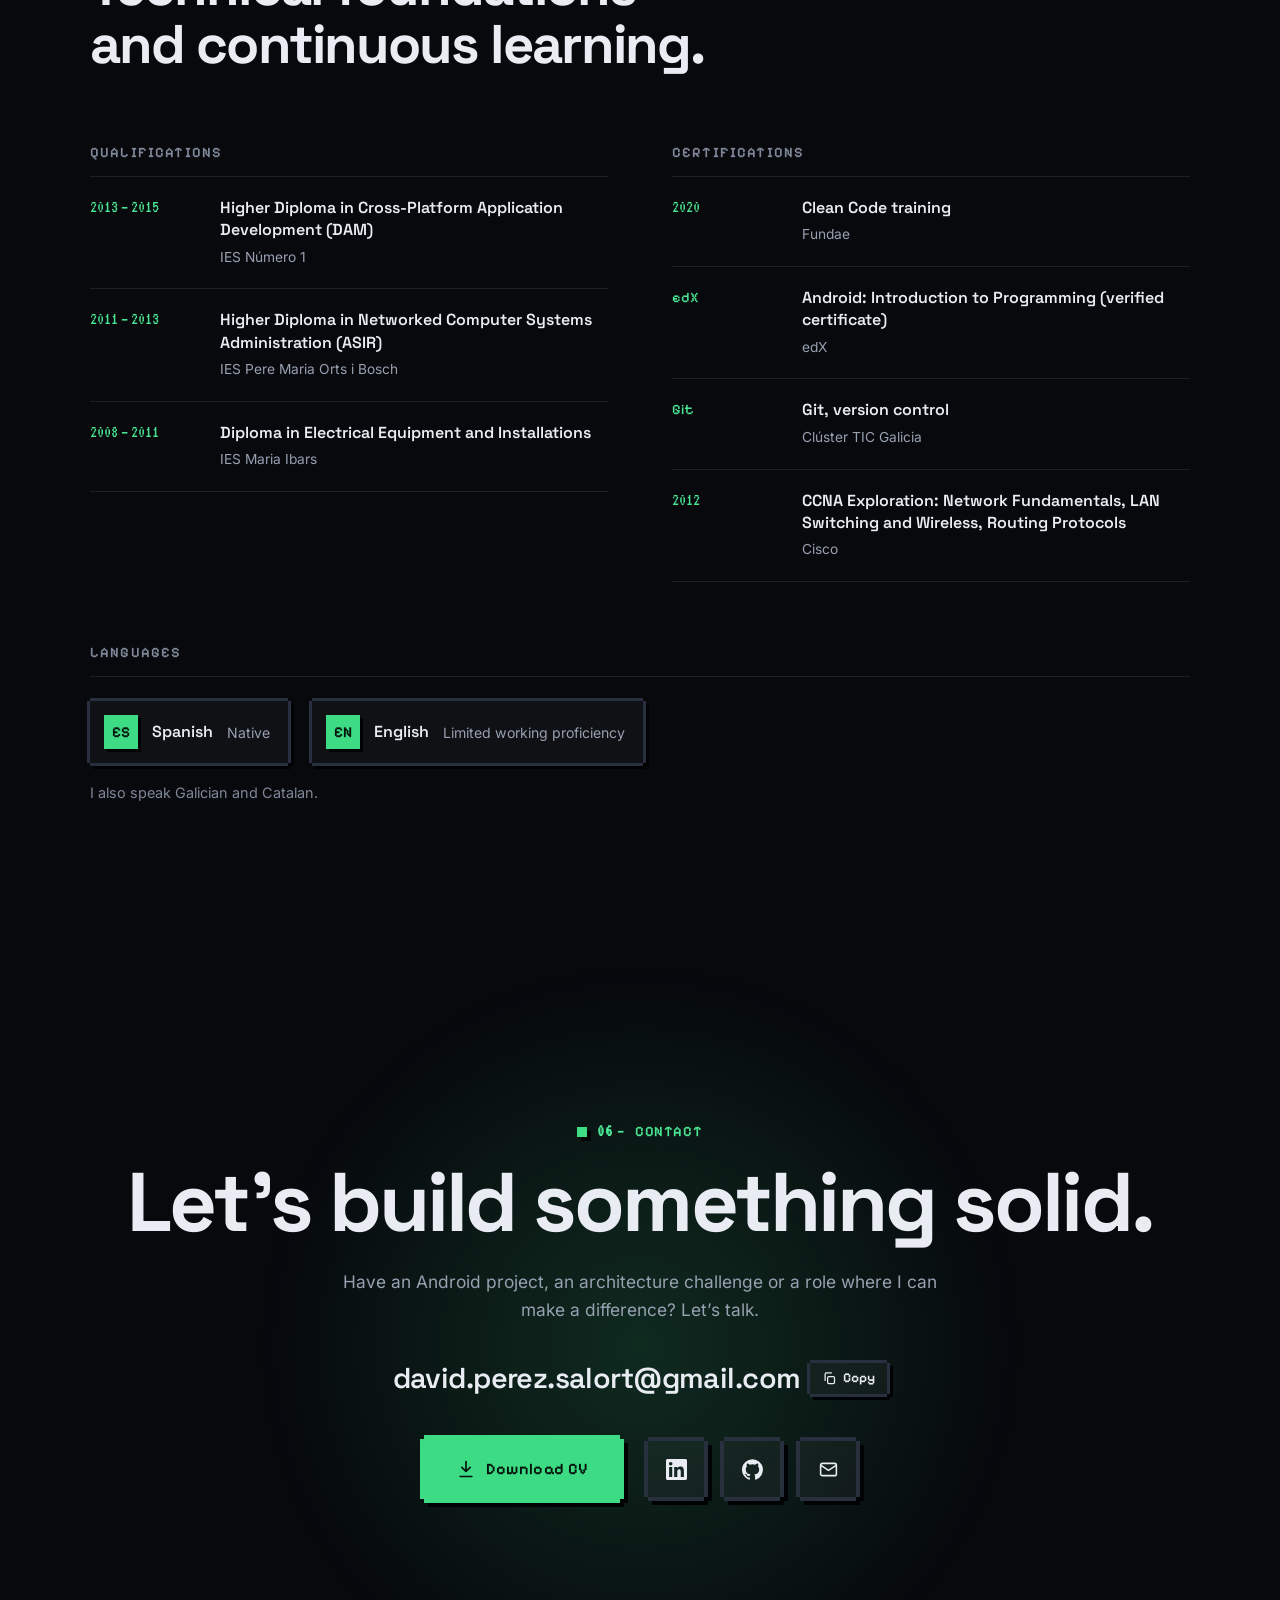
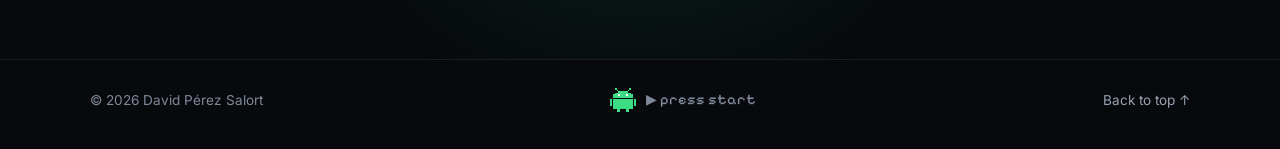
==== commit 4d8c5054: "perf: rotate photo border with a GPU-composited layer; braces in the Kotlin snippet Co-Authored-By: " ====
--- a/index.html
+++ b/index.html
@@ -187,8 +187,9 @@
     .<span class="f">collectAsStateWithLifecycle</span>()
 
 <span class="f">LaunchedEffect</span>(state) {
-    <span class="k">if</span> (state <span class="k">is</span> <span class="t">Connected</span>)
+    <span class="k">if</span> (state <span class="k">is</span> <span class="t">Connected</span>) {
         bt.<span class="f">startStreaming</span>()
+    }
 }</code></pre>
             </div>
             <span aria-hidden="true" class="float-chip chip-a">Kotlin</span>
--- a/css/styles.css
+++ b/css/styles.css
@@ -484,11 +484,15 @@
 .photo-frame {
   position: relative; padding: 4px; overflow: hidden;
   clip-path: polygon(0 12px, 6px 12px, 6px 6px, 12px 6px, 12px 0, calc(100% - 12px) 0, calc(100% - 12px) 6px, calc(100% - 6px) 6px, calc(100% - 6px) 12px, 100% 12px, 100% calc(100% - 12px), calc(100% - 6px) calc(100% - 12px), calc(100% - 6px) calc(100% - 6px), calc(100% - 12px) calc(100% - 6px), calc(100% - 12px) 100%, 12px 100%, 12px calc(100% - 6px), 6px calc(100% - 6px), 6px calc(100% - 12px), 0 calc(100% - 12px));
-  background: conic-gradient(from var(--angle, 0deg), var(--accent), var(--accent-3), var(--accent-2), var(--accent));
+  isolation: isolate;
+}
+/* Borde degradado giratorio: una capa que rota con transform (va por GPU, sin repintar) */
+.photo-frame::before {
+  content: ''; position: absolute; inset: -50%; z-index: -1;
+  background: conic-gradient(var(--accent), var(--accent-3), var(--accent-2), var(--accent));
   animation: rotate-border 8s linear infinite;
 }
-@property --angle { syntax: '<angle>'; initial-value: 0deg; inherits: false; }
-@keyframes rotate-border { to { --angle: 360deg; } }
+@keyframes rotate-border { to { transform: rotate(360deg); } }
 .photo-frame picture { display: block; }
 .photo-frame img { width: 100%; height: auto; transition: transform .8s var(--ease); }
 .about-photo:hover .photo-frame img { transform: scale(1.03); }
@@ -850,7 +854,7 @@
 @keyframes vt-hold { from { opacity: 1; } to { opacity: 1; } }
 
 /* ---------- Animaciones en pausa fuera de pantalla (JS añade .is-offscreen) ---------- */
-.is-offscreen, .is-offscreen *, .is-offscreen *::before, .is-offscreen *::after { animation-play-state: paused !important; }
+.is-offscreen, .is-offscreen::before, .is-offscreen::after, .is-offscreen *, .is-offscreen *::before, .is-offscreen *::after { animation-play-state: paused !important; }
 
 /* ---------- Reduced motion ---------- */
 @media (prefers-reduced-motion: reduce) {
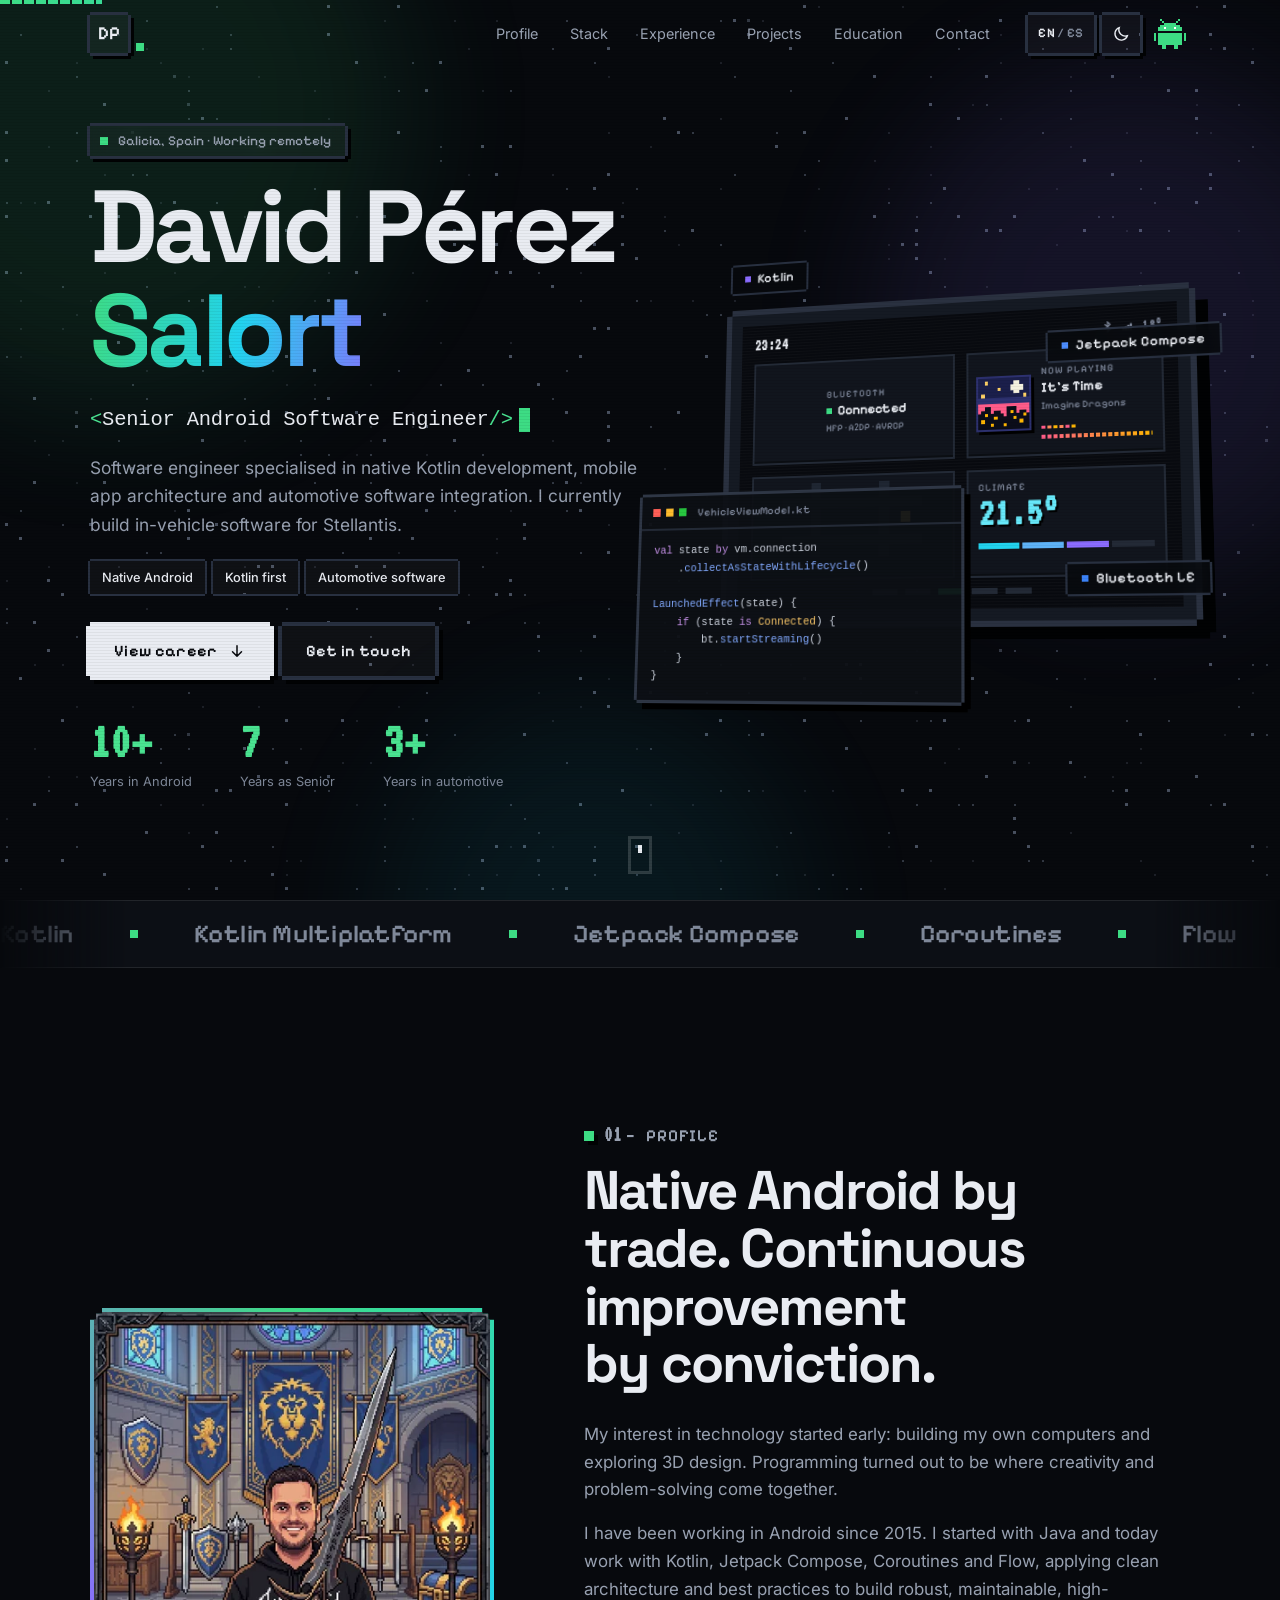
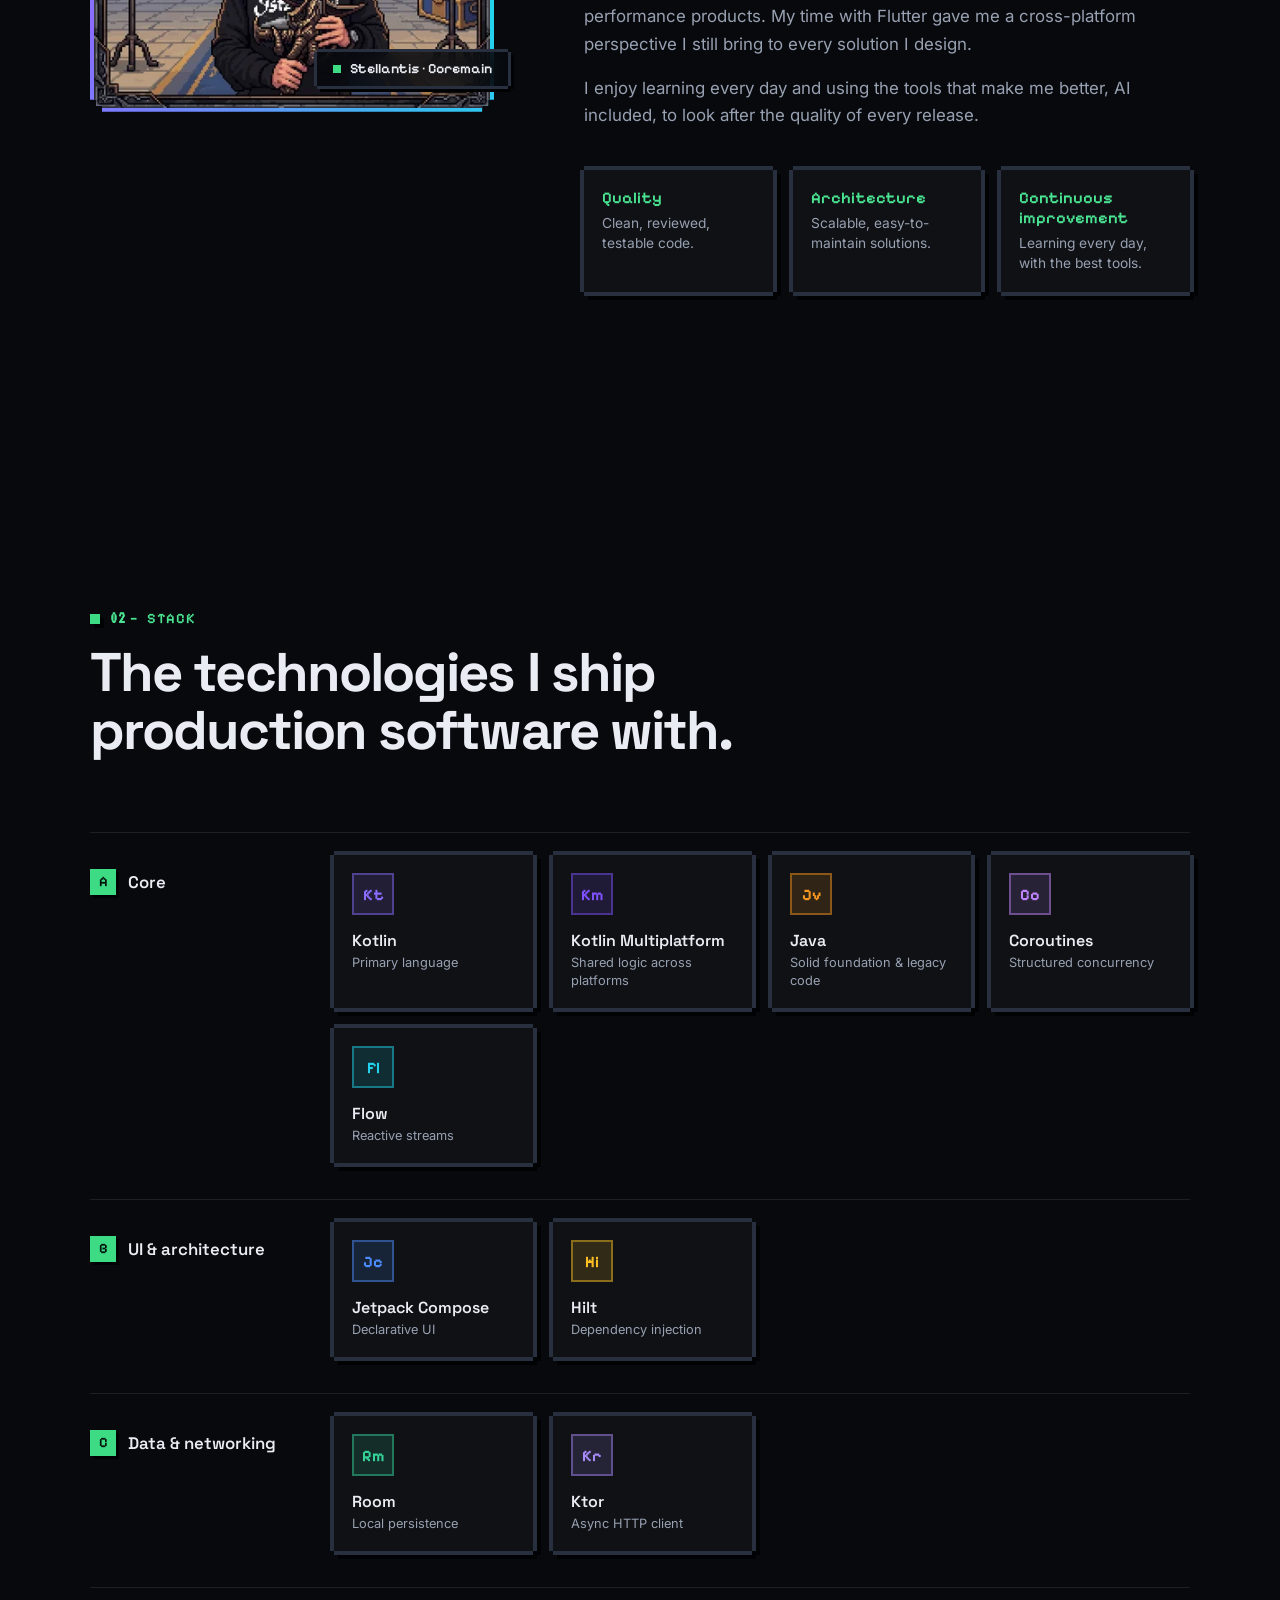
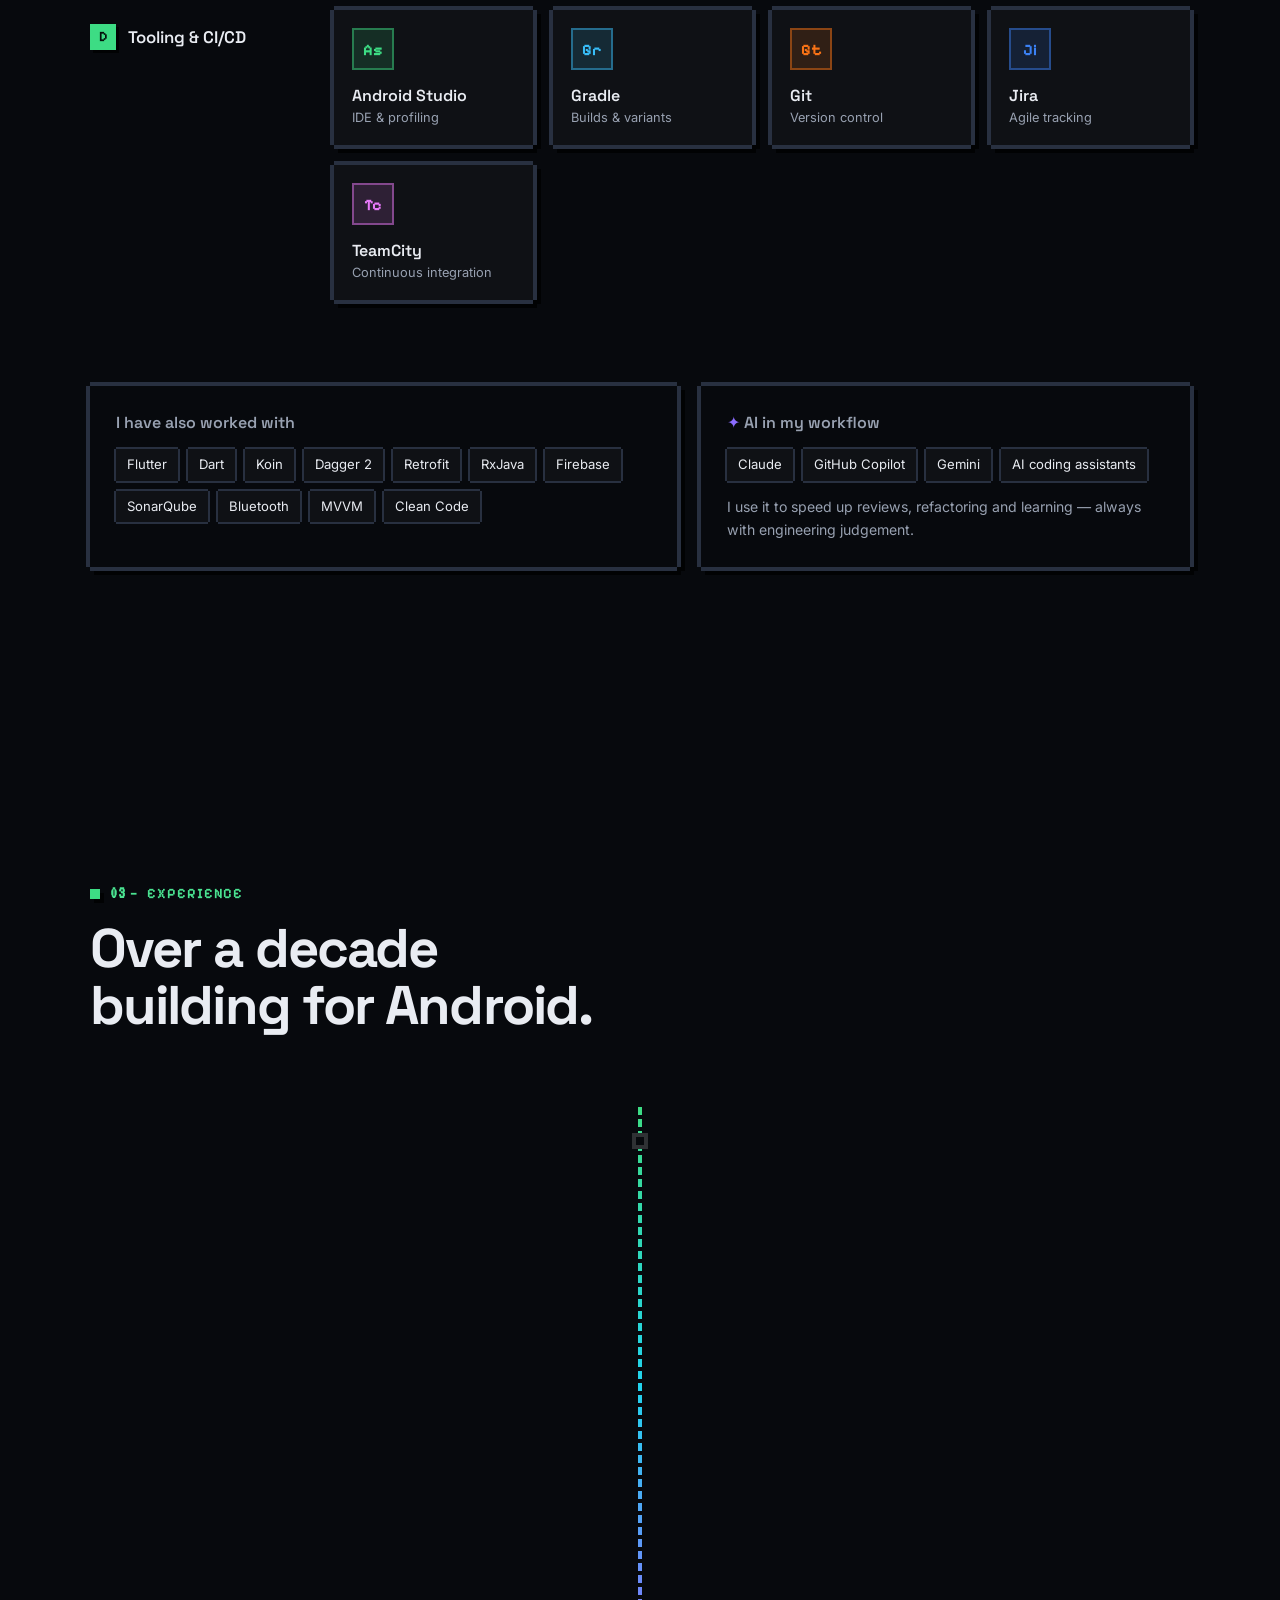
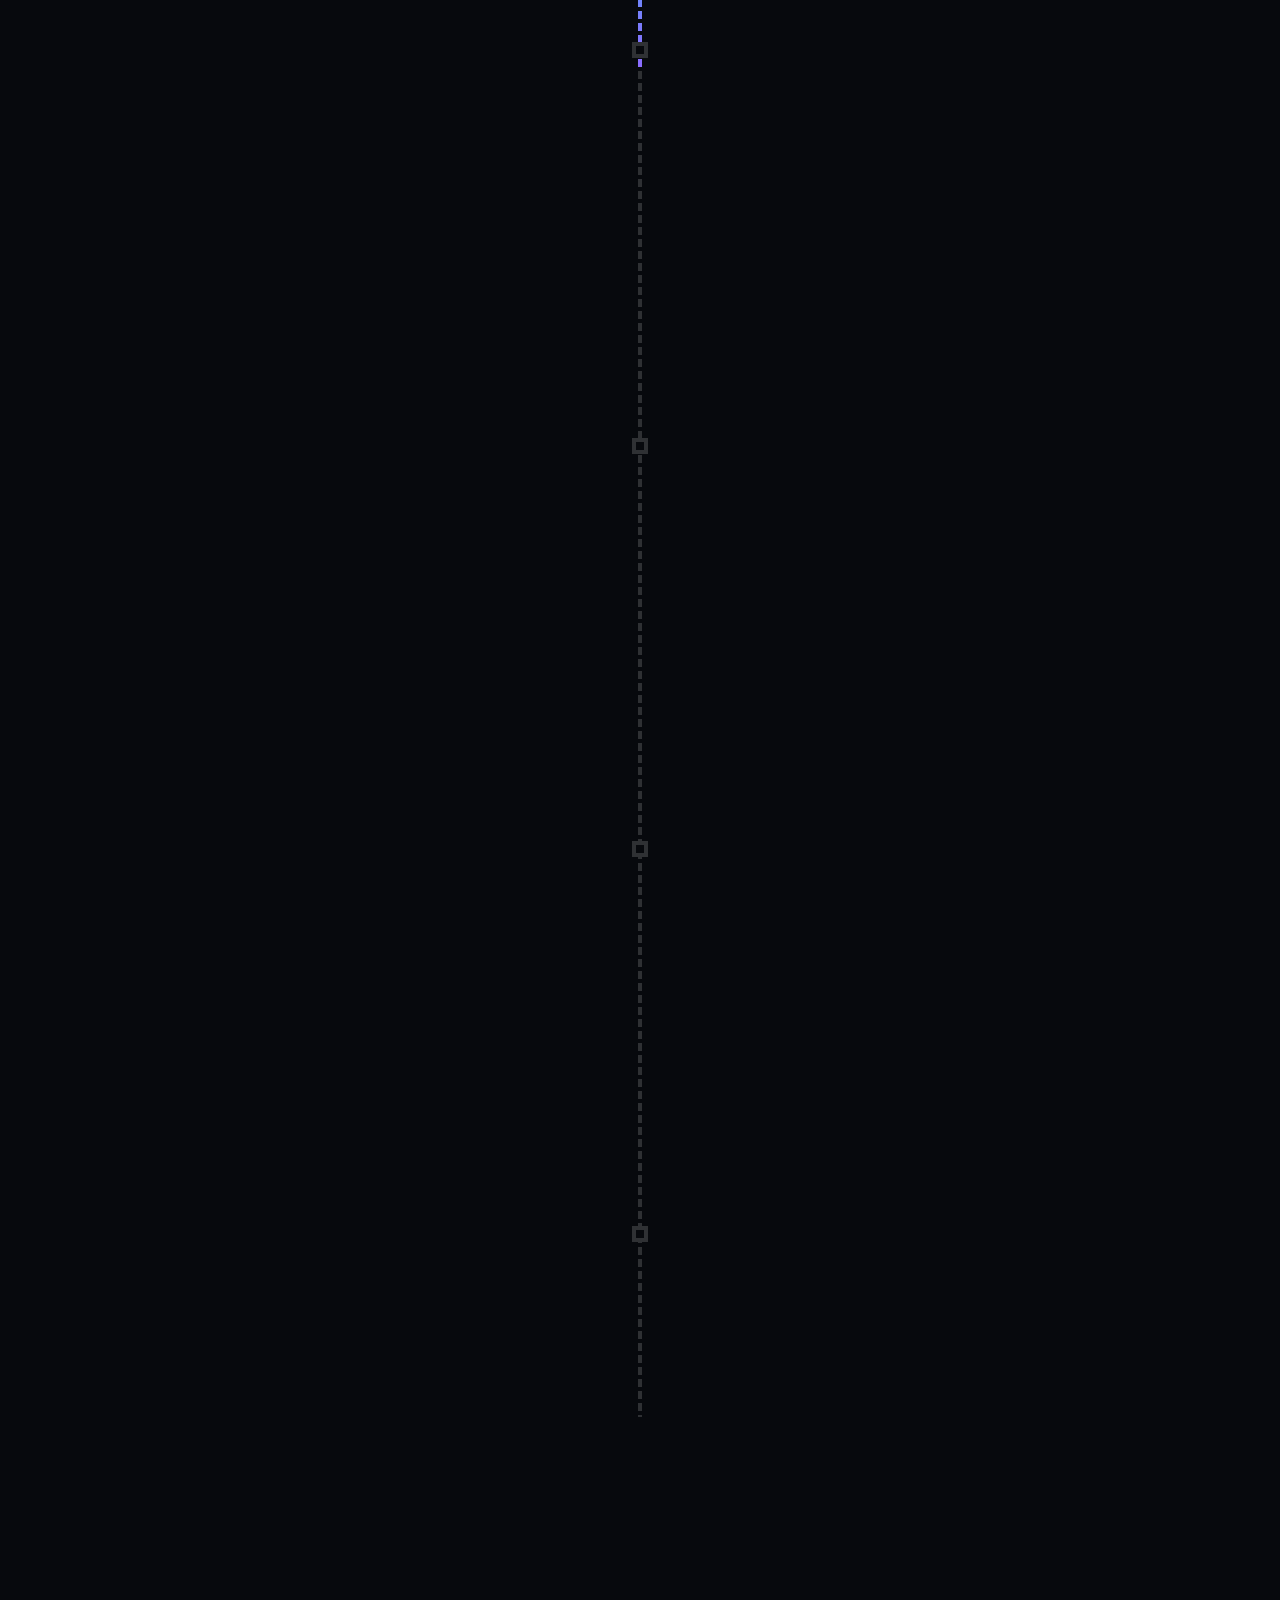
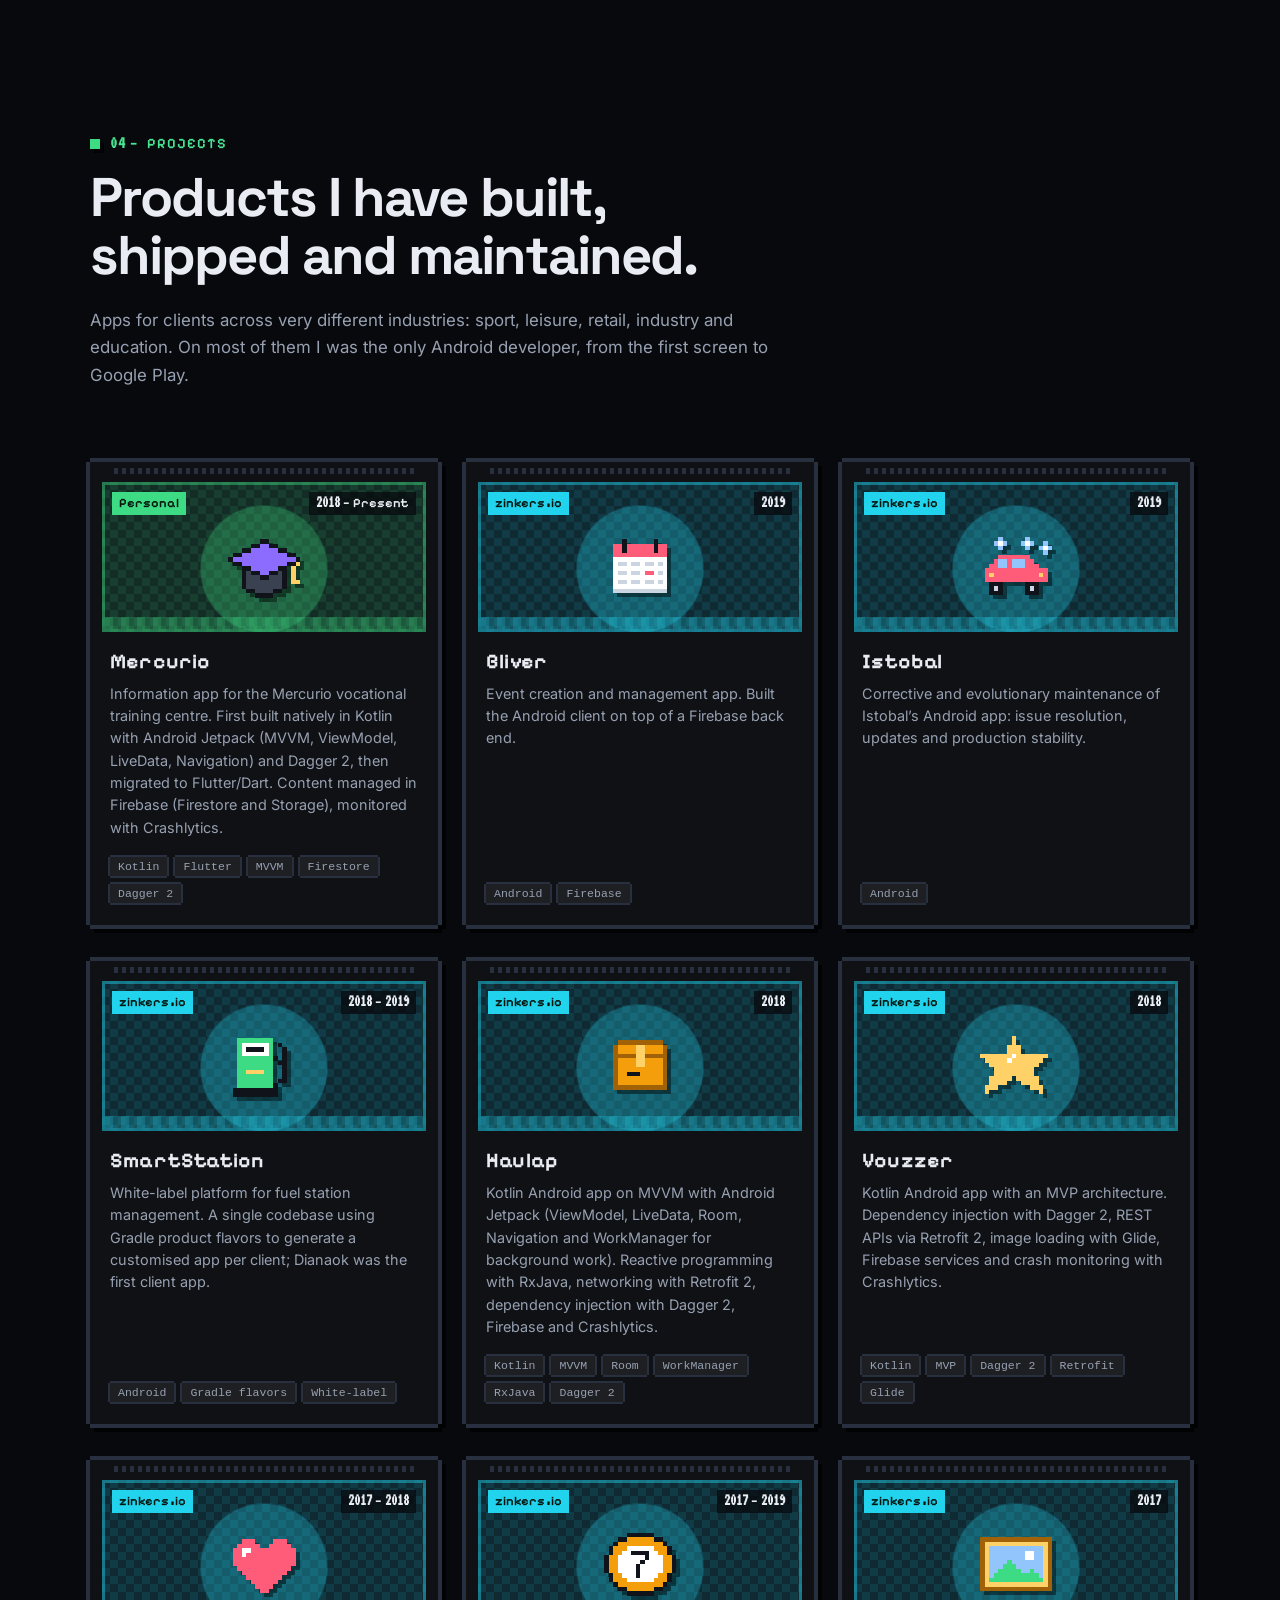
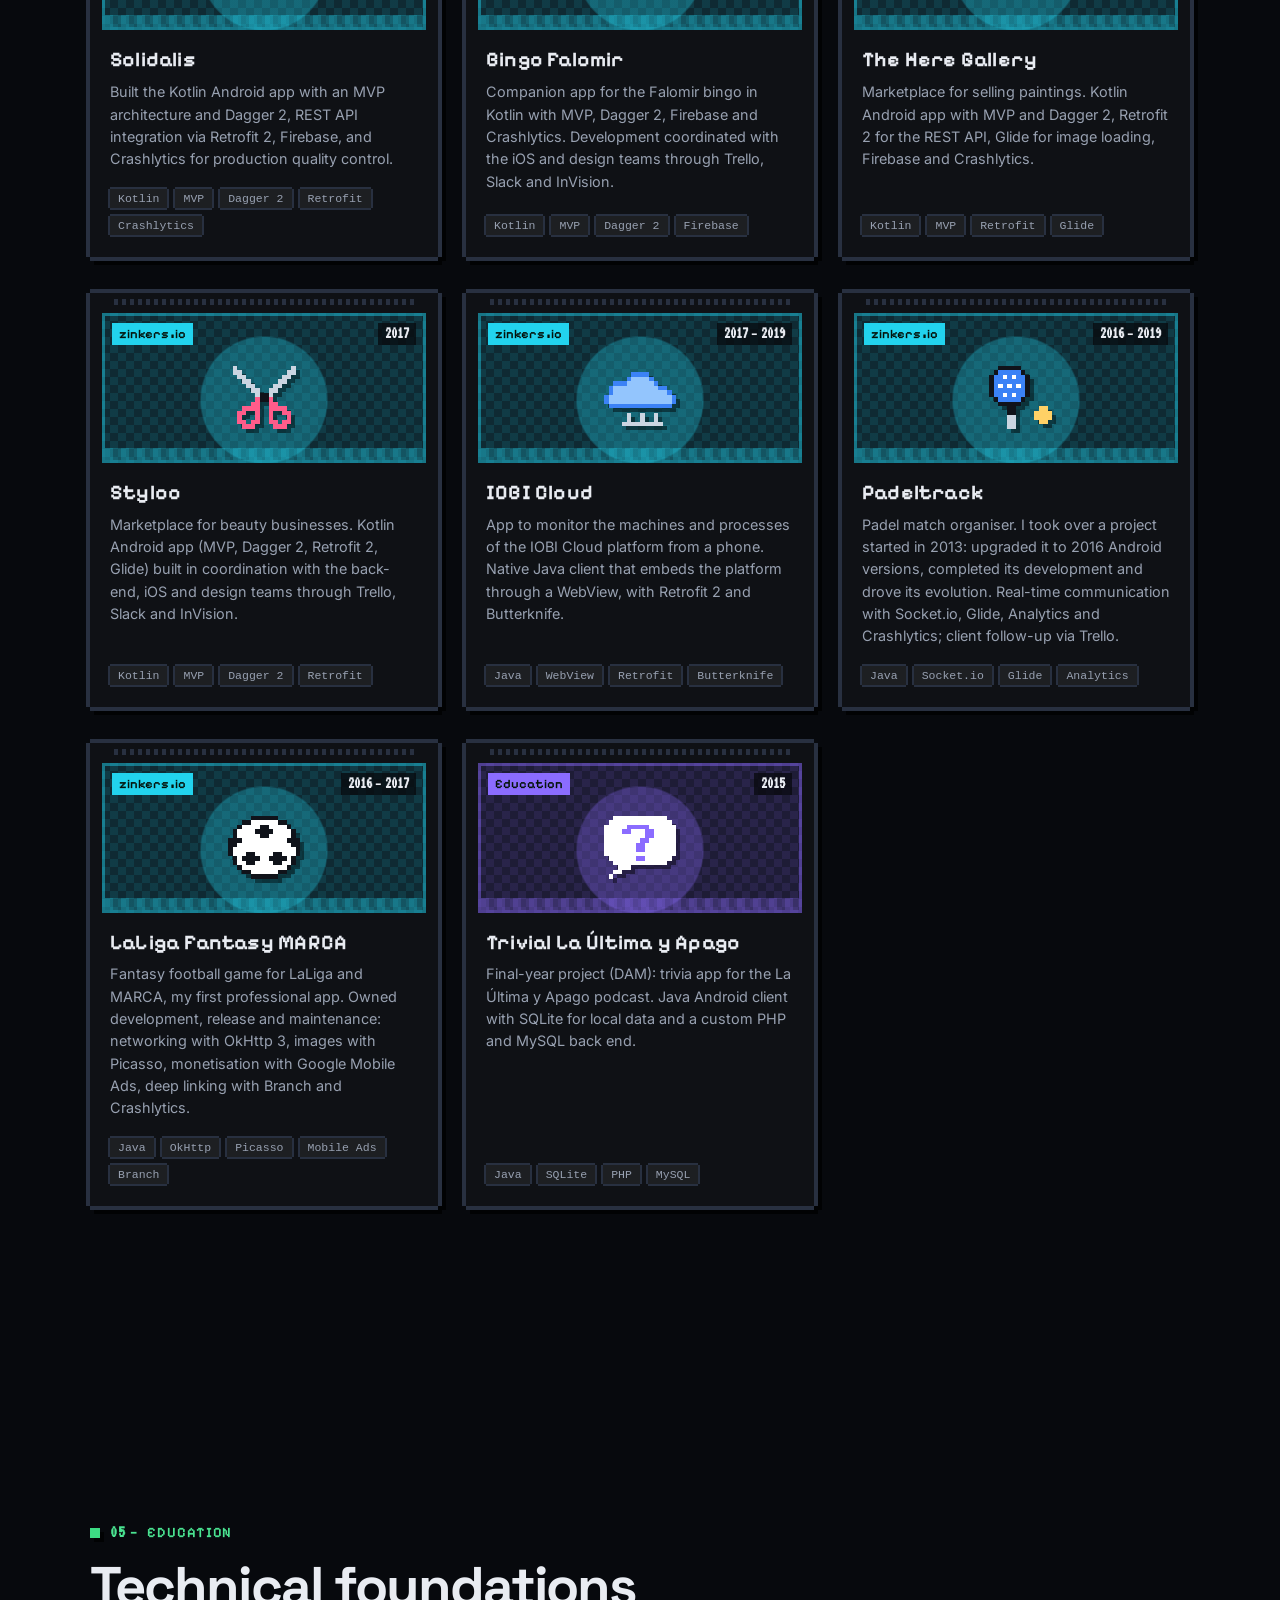
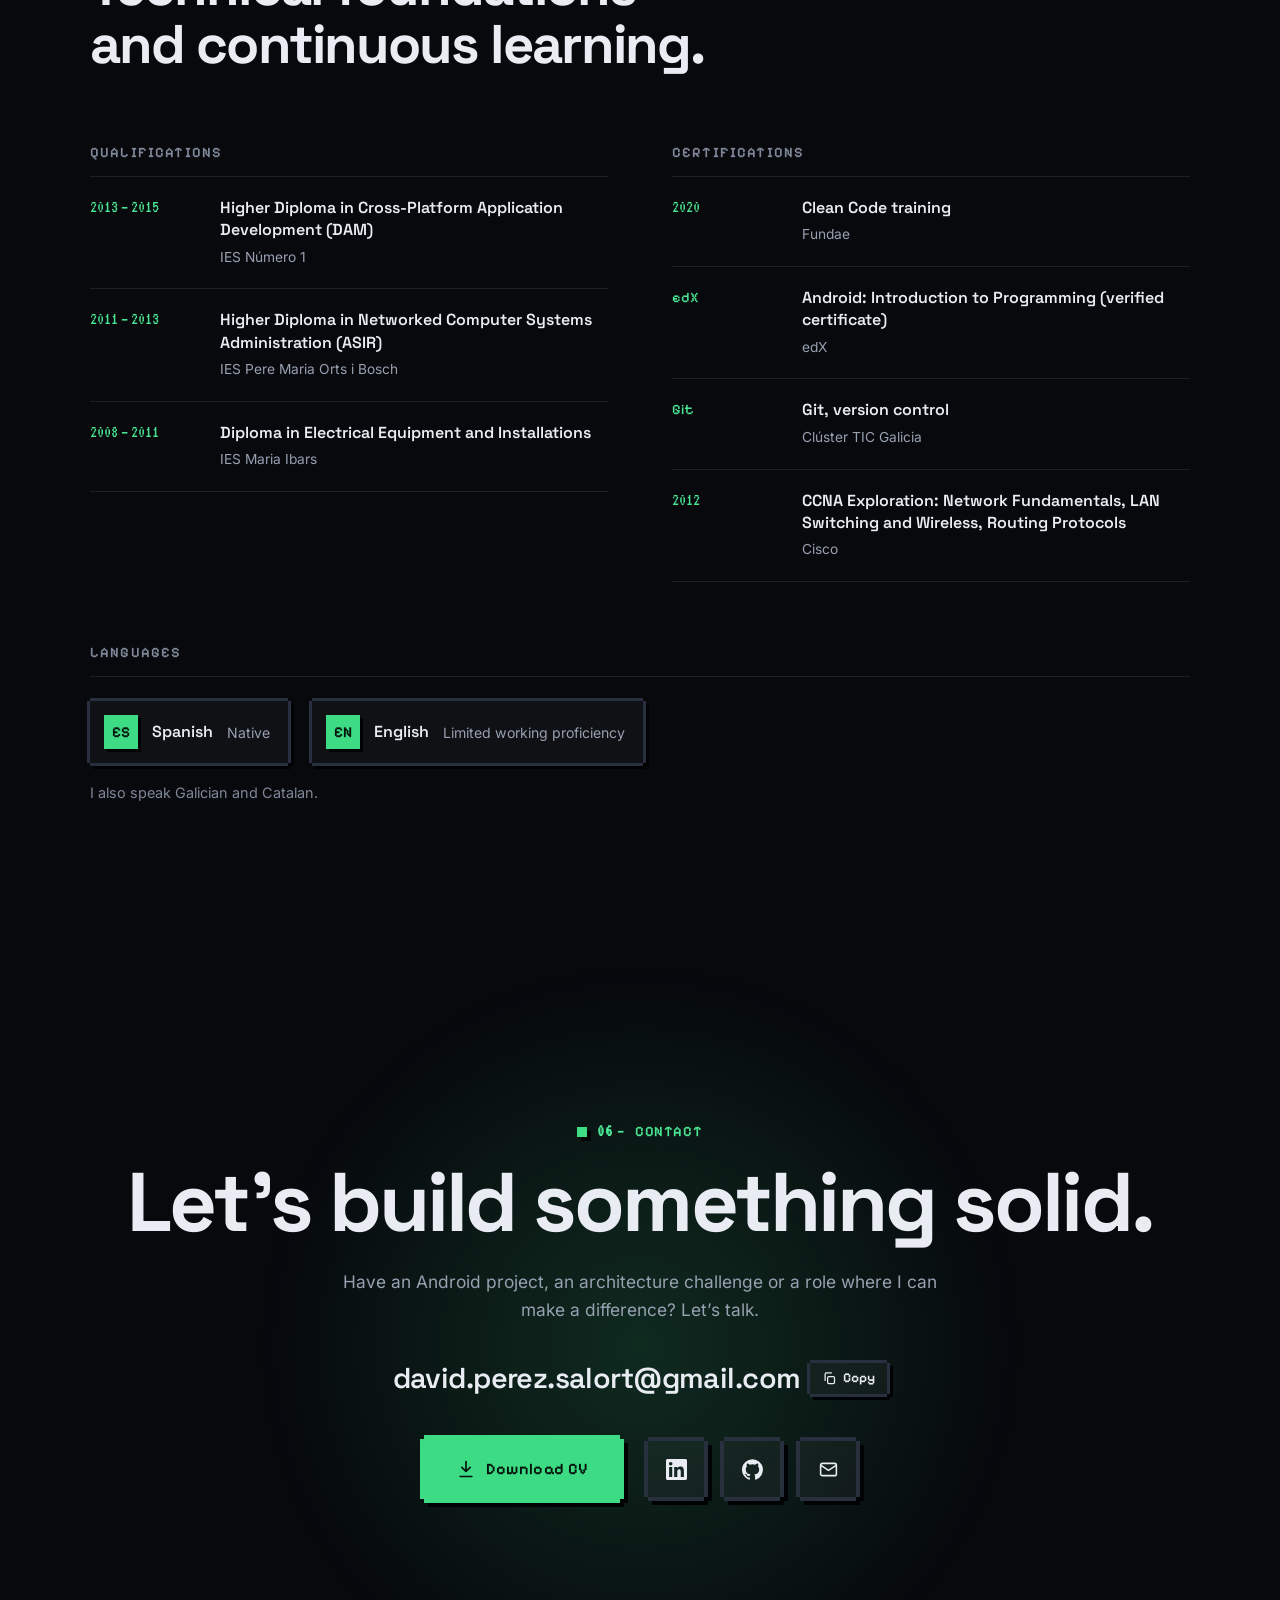
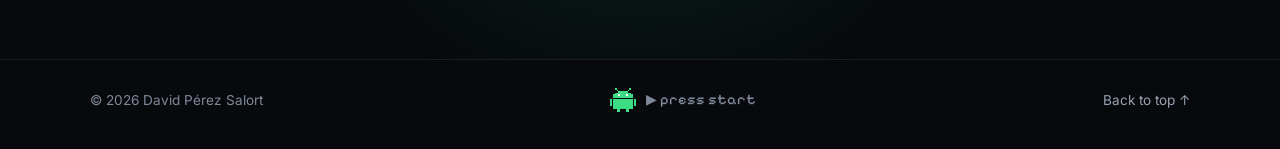
==== commit 546d232a: "feat: secure online leaderboard for Droid Runner with arcade initials Firestore via REST (no SDK) wi" ====
--- a/index.html
+++ b/index.html
@@ -616,6 +616,24 @@
           <p class="game-msg-title">PRESS START</p>
           <p class="game-msg-text"></p>
         </div>
+        <div class="game-board" hidden>
+          <div class="board-entry" hidden>
+            <p class="board-title">NEW HIGH SCORE!</p>
+            <p class="board-sub" data-i18n="game.enterName">Escribe tus iniciales</p>
+            <div class="initials">
+              <div class="slot"><button class="slot-up" type="button" aria-label="Letra siguiente" data-i18n-attr="aria-label:game.next">▲</button><span class="slot-char" aria-live="polite">A</span><button class="slot-down" type="button" aria-label="Letra anterior" data-i18n-attr="aria-label:game.prev">▼</button></div>
+              <div class="slot"><button class="slot-up" type="button" aria-label="Letra siguiente" data-i18n-attr="aria-label:game.next">▲</button><span class="slot-char" aria-live="polite">A</span><button class="slot-down" type="button" aria-label="Letra anterior" data-i18n-attr="aria-label:game.prev">▼</button></div>
+              <div class="slot"><button class="slot-up" type="button" aria-label="Letra siguiente" data-i18n-attr="aria-label:game.next">▲</button><span class="slot-char" aria-live="polite">A</span><button class="slot-down" type="button" aria-label="Letra anterior" data-i18n-attr="aria-label:game.prev">▼</button></div>
+            </div>
+            <button class="board-ok" type="button">OK</button>
+          </div>
+          <div class="board-table" hidden>
+            <p class="board-title">HIGH SCORES</p>
+            <ol class="board-list"></ol>
+            <button class="board-play" type="button" data-i18n="game.playAgain">▶ Jugar</button>
+          </div>
+          <p class="board-status" aria-live="polite"></p>
+        </div>
       </div>
       <p class="game-help" data-i18n="game.hint">Espacio o ↑ para saltar · ↓ para agacharte · Esc para salir. En el móvil: toca para saltar y desliza hacia abajo para agacharte.</p>
     </div>
--- a/css/styles.css
+++ b/css/styles.css
@@ -770,7 +770,7 @@
    Borde con esquinas escalonadas y sombra dura, hecho con box-shadow
    (clip-path recortaría la sombra). --pb = borde, --ps = sombra. */
 .btn, .icon-btn, .copy-btn, .social, .nav-logo-mark, .hero-eyebrow, .float-chip, .photo-badge,
-.about-pillars li, .tech-card, .extra-block, .tl-card, .cart, .toast, .game-box, .game-close, .music, .music-close,
+.about-pillars li, .tech-card, .extra-block, .tl-card, .cart, .toast, .game-box, .game-close, .music, .music-close, .board-ok, .board-play,
 .hero-tags li, .pill-list li, .tl-tags li, .cart-tags li, .tl-highlight, .lang-list li {
   --pb: var(--px-line);
   --ps: var(--px-shadow);
@@ -835,6 +835,45 @@
 .game-msg-text { font: 500 clamp(.8rem, 2.2vw, 1rem)/1.3 var(--font-pixel); animation: blink 1.1s steps(1) infinite; }
 .game-help { margin-top: 12px; font-size: .8rem; color: var(--faint); }
 
+/* Ranking: entrada de iniciales y tabla HIGH SCORES (encima del canvas) */
+.game-board {
+  position: absolute; inset: 0; z-index: 2;
+  display: grid; place-content: safe center; justify-items: center; gap: 6px; padding: 10px;
+  background: color-mix(in srgb, var(--bg) 88%, transparent);
+  font-family: var(--font-pixel); text-align: center; overflow: auto; cursor: default;
+}
+.game-board[hidden], .board-entry[hidden], .board-table[hidden] { display: none; }
+.board-entry, .board-table { display: grid; justify-items: center; gap: clamp(4px, 1.2vw, 10px); }
+.board-title { font: 700 clamp(1rem, 3.6vw, 1.7rem)/1 var(--font-pixel); color: var(--accent-text); text-shadow: 3px 3px 0 var(--px-shadow); animation: blink 1s steps(1) infinite; }
+.board-sub { font-size: clamp(.72rem, 2vw, .95rem); color: var(--muted); }
+.initials { display: flex; gap: clamp(8px, 2.5vw, 18px); }
+.slot { display: grid; justify-items: center; gap: 2px; }
+.slot-char {
+  display: grid; place-items: center; width: clamp(30px, 7vw, 52px); height: clamp(34px, 8vw, 58px);
+  font: 700 clamp(1.4rem, 5vw, 2.4rem)/1 var(--font-pixel); color: var(--text);
+  border-bottom: 4px solid var(--border-strong);
+}
+.slot.is-active .slot-char { color: var(--accent-text); border-color: var(--accent); animation: blink .8s steps(1) infinite; }
+.slot-up, .slot-down { width: 30px; height: 22px; font-size: .75rem; color: var(--muted); }
+.slot-up:hover, .slot-down:hover { color: var(--accent-text); }
+.board-ok, .board-play {
+  --px: 3px; margin-top: 4px; padding: 6px 16px;
+  font: 600 clamp(.8rem, 2vw, .95rem)/1 var(--font-pixel); background: var(--accent); color: var(--on-accent);
+}
+.board-list { display: grid; gap: 1px; min-width: min(260px, 70vw); font-size: clamp(.68rem, 2.1vw, .95rem); line-height: 1.25; }
+.board-list li { display: grid; grid-template-columns: 2.4em 1fr auto; gap: 12px; text-align: left; font-variant-numeric: tabular-nums; }
+.board-list li b { font-weight: 600; letter-spacing: .12em; }
+.board-list li.is-me { color: var(--accent-text); animation: blink 1s steps(1) infinite; }
+.board-empty { display: block !important; text-align: center !important; color: var(--muted); }
+@media (max-width: 520px) {
+  .game-board { gap: 2px; padding: 6px; }
+  .board-entry, .board-table { gap: 3px; }
+  .slot-up, .slot-down { height: 16px; }
+  .slot-char { height: 30px; border-bottom-width: 3px; }
+  .board-ok, .board-play { margin-top: 0; padding: 4px 14px; }
+}
+.board-status { min-height: 1em; font-size: clamp(.7rem, 1.8vw, .85rem); color: var(--muted); }
+
 /* ---------- Estado inicial de animaciones (solo si JS/GSAP activos) ---------- */
 .js-anim [data-hero], .js-anim .hero-visual, .js-anim .reveal { opacity: 0; }
 .js-anim .hero-name .split { opacity: 0; }
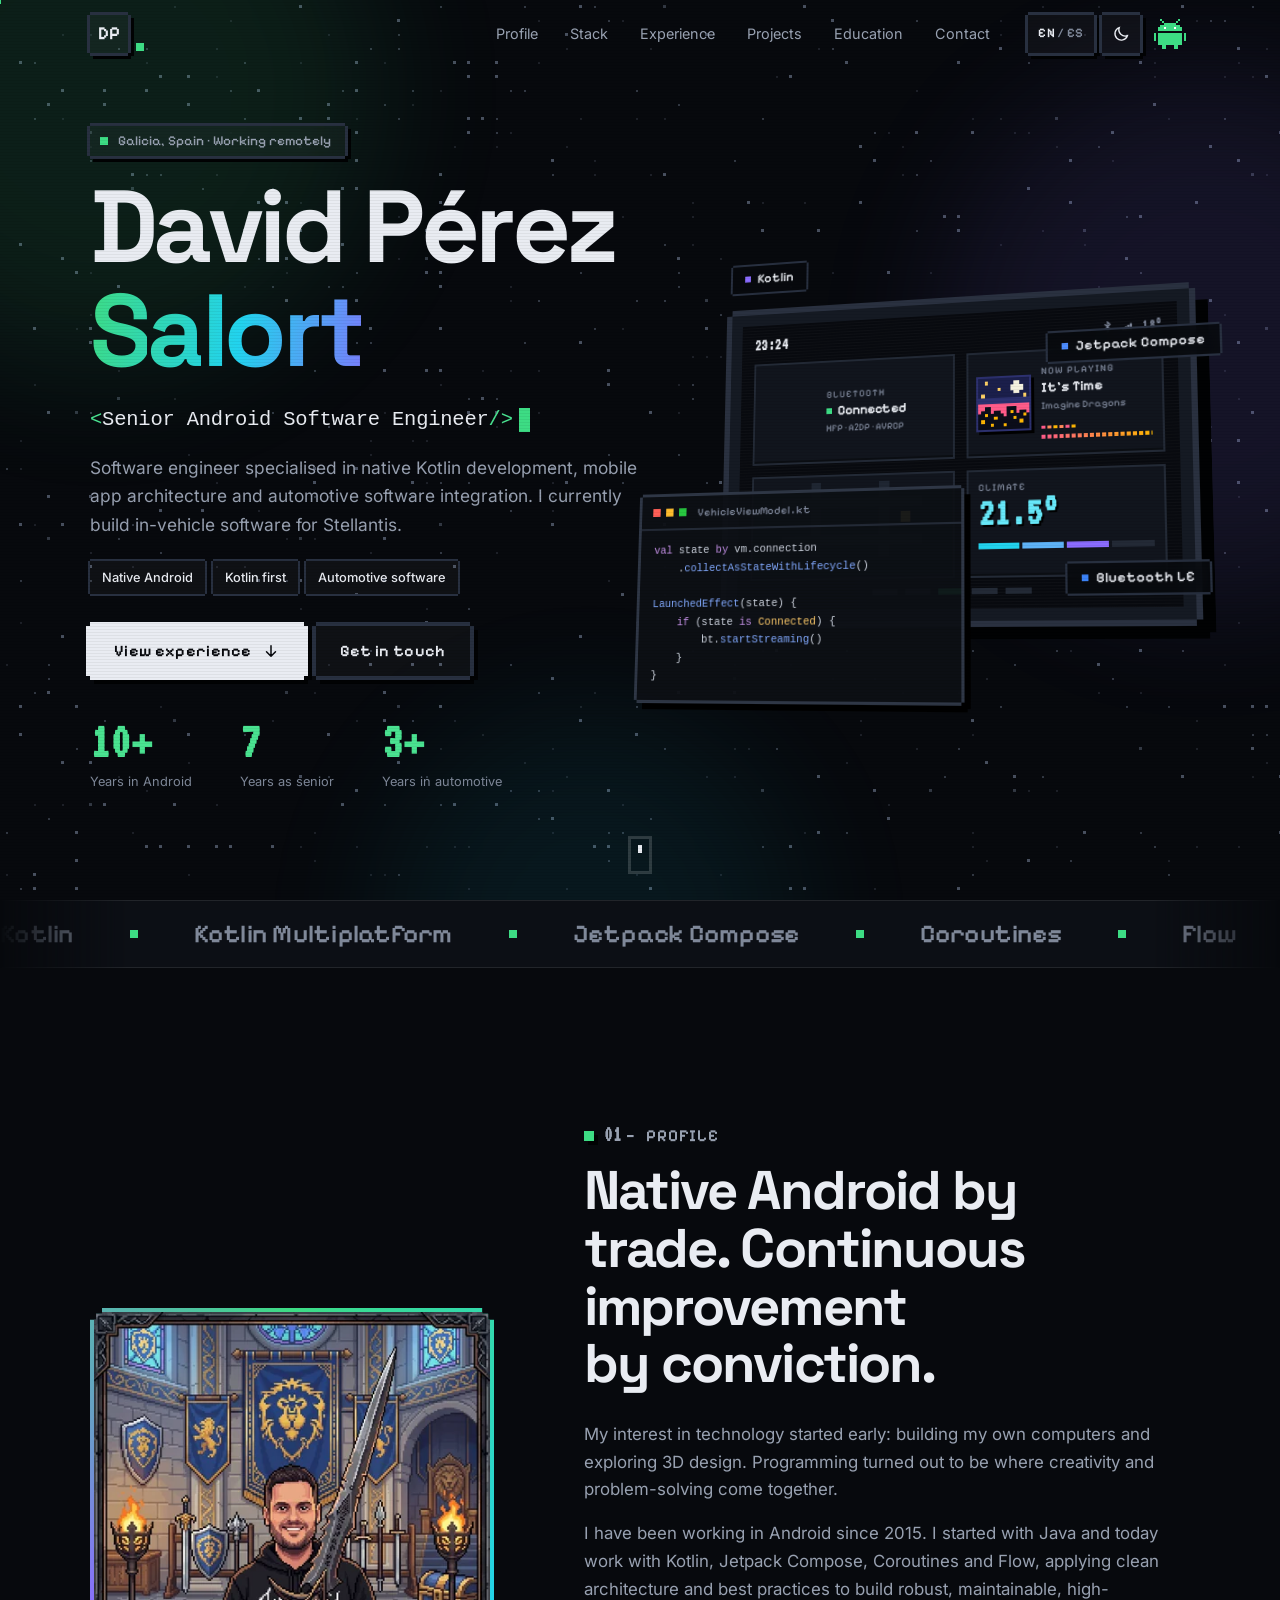
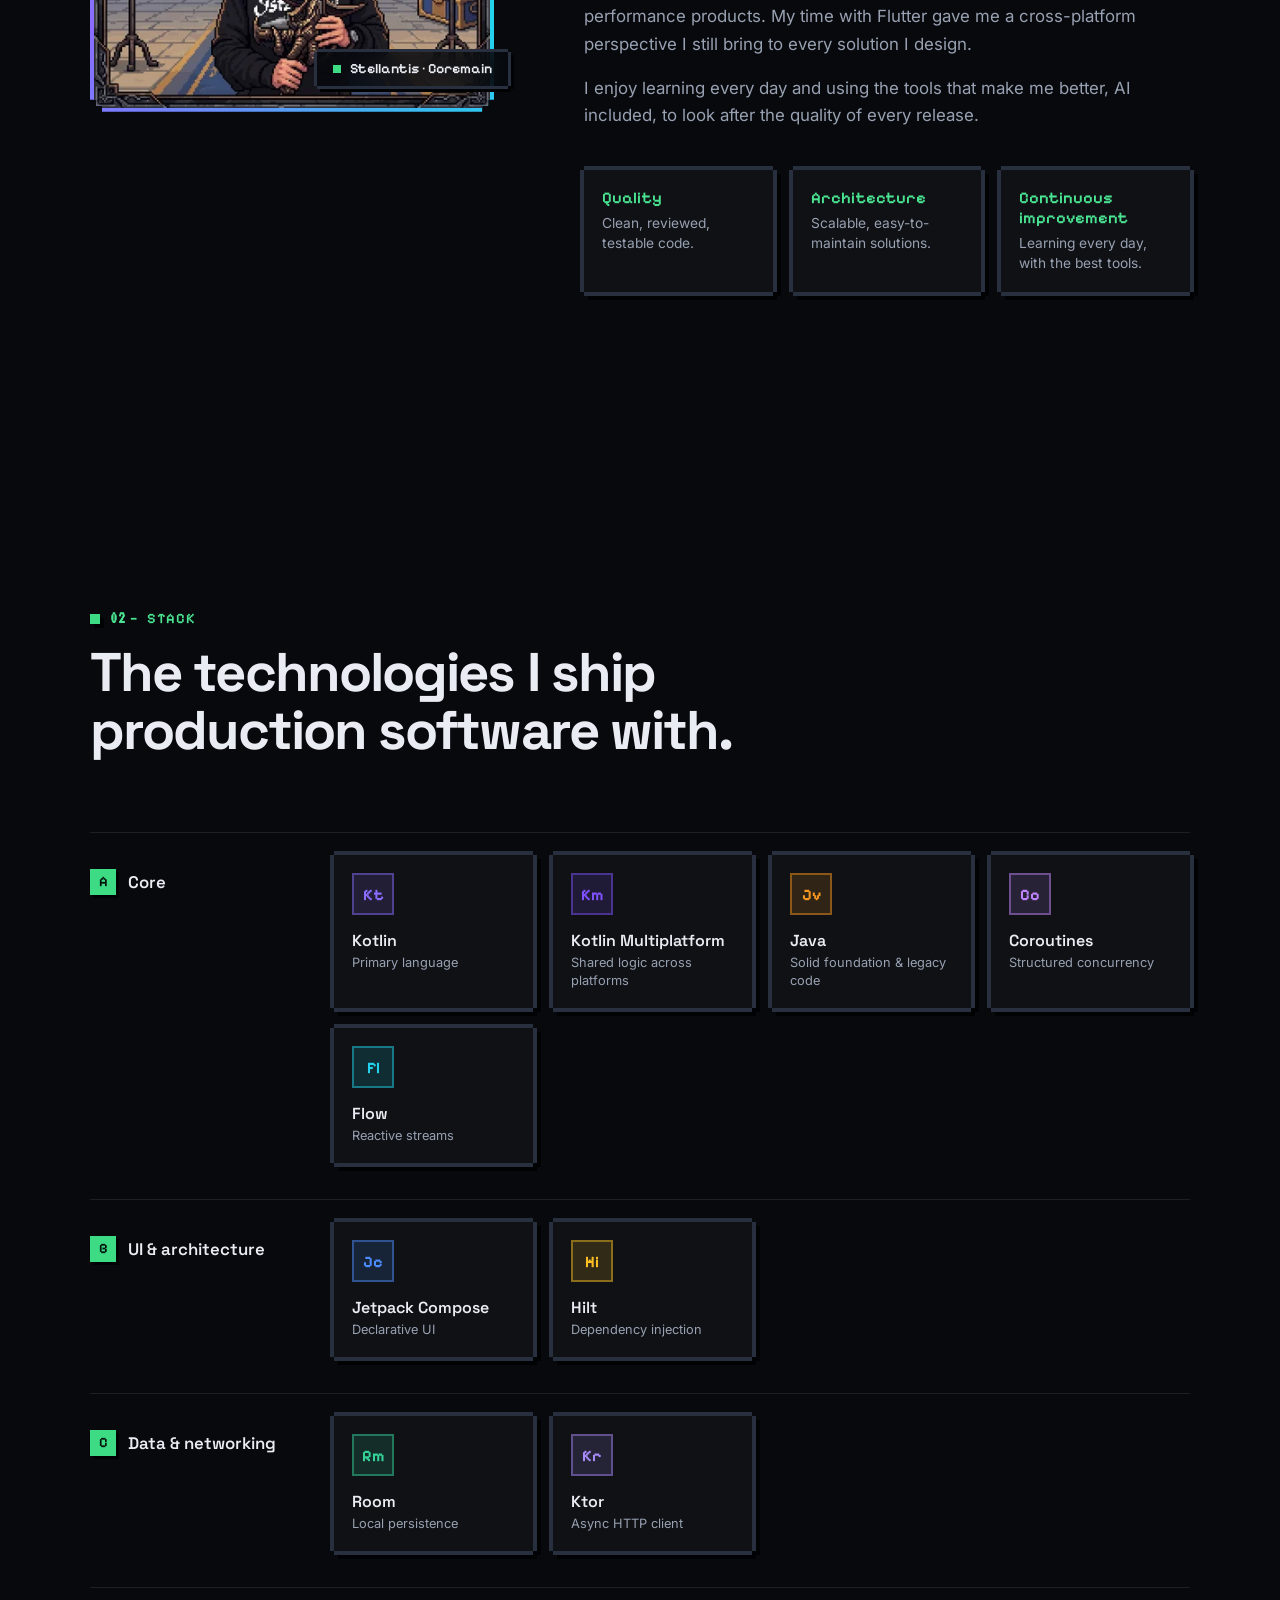
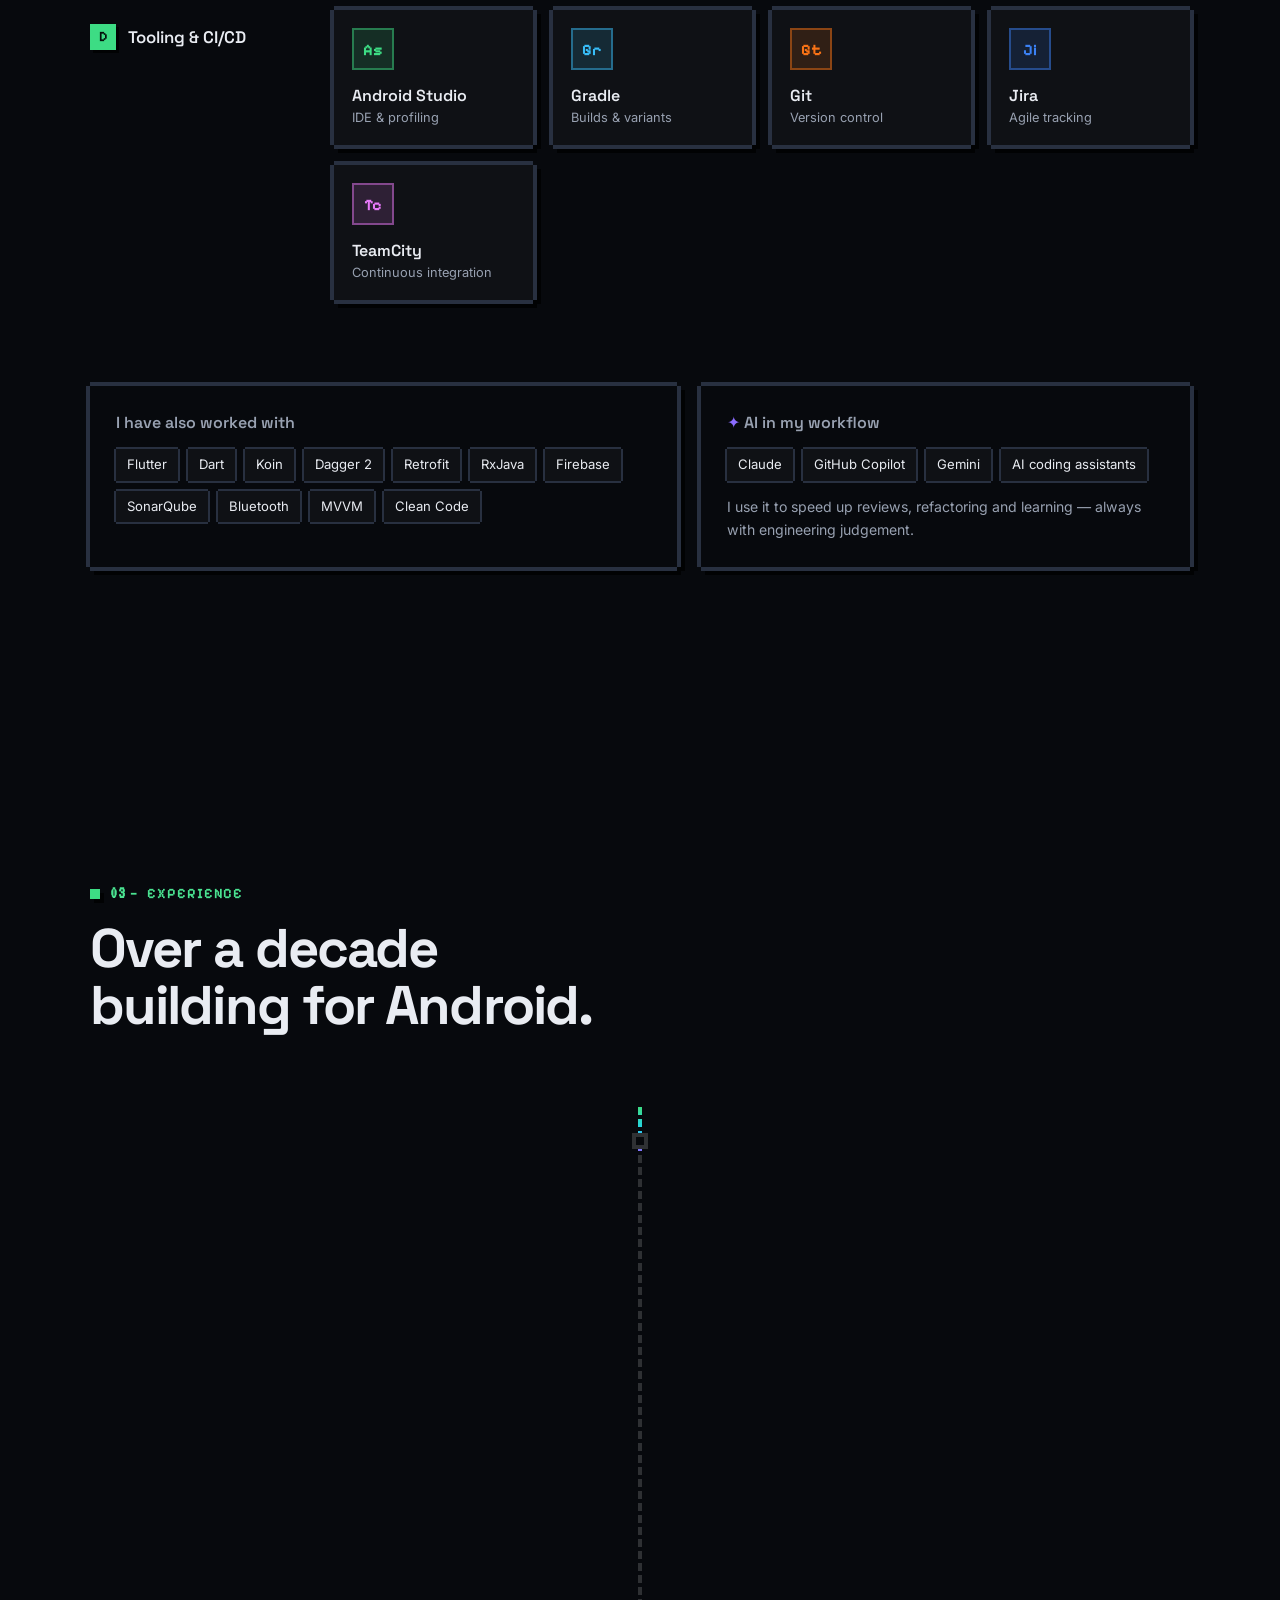
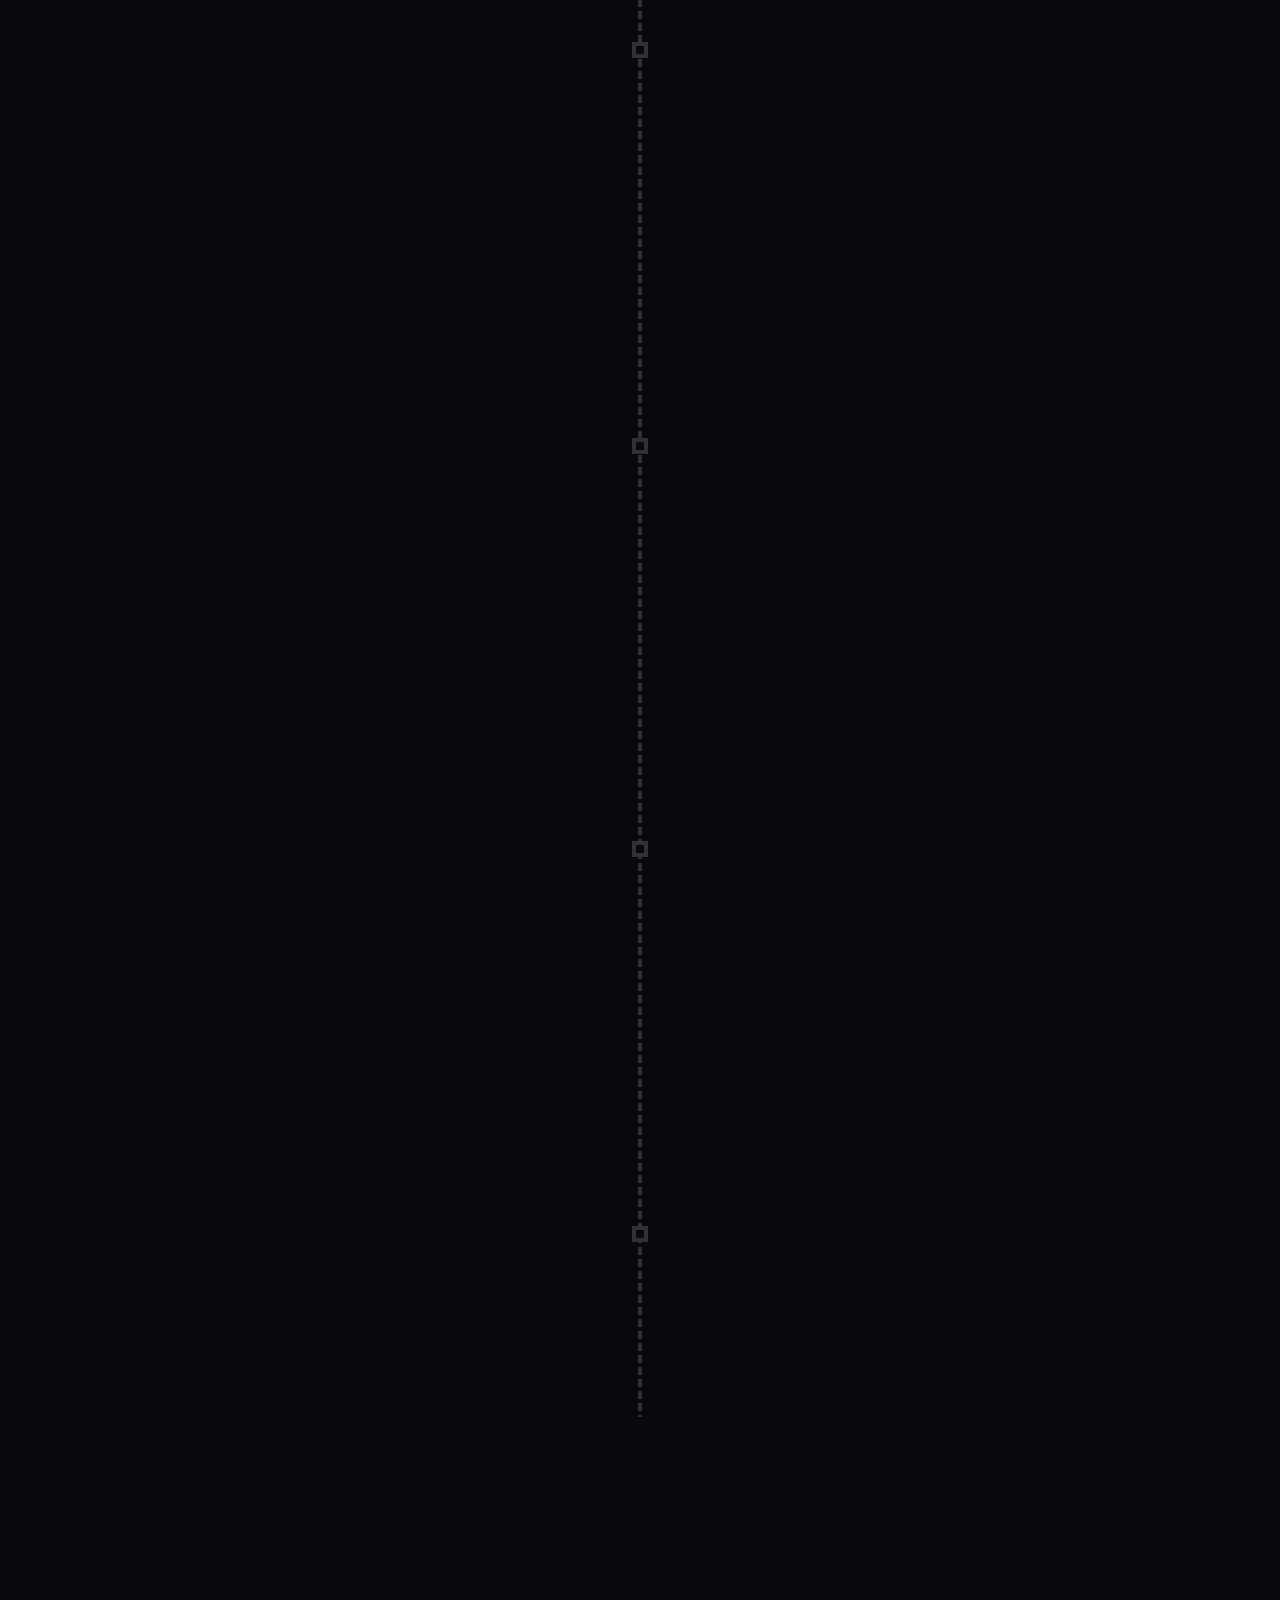
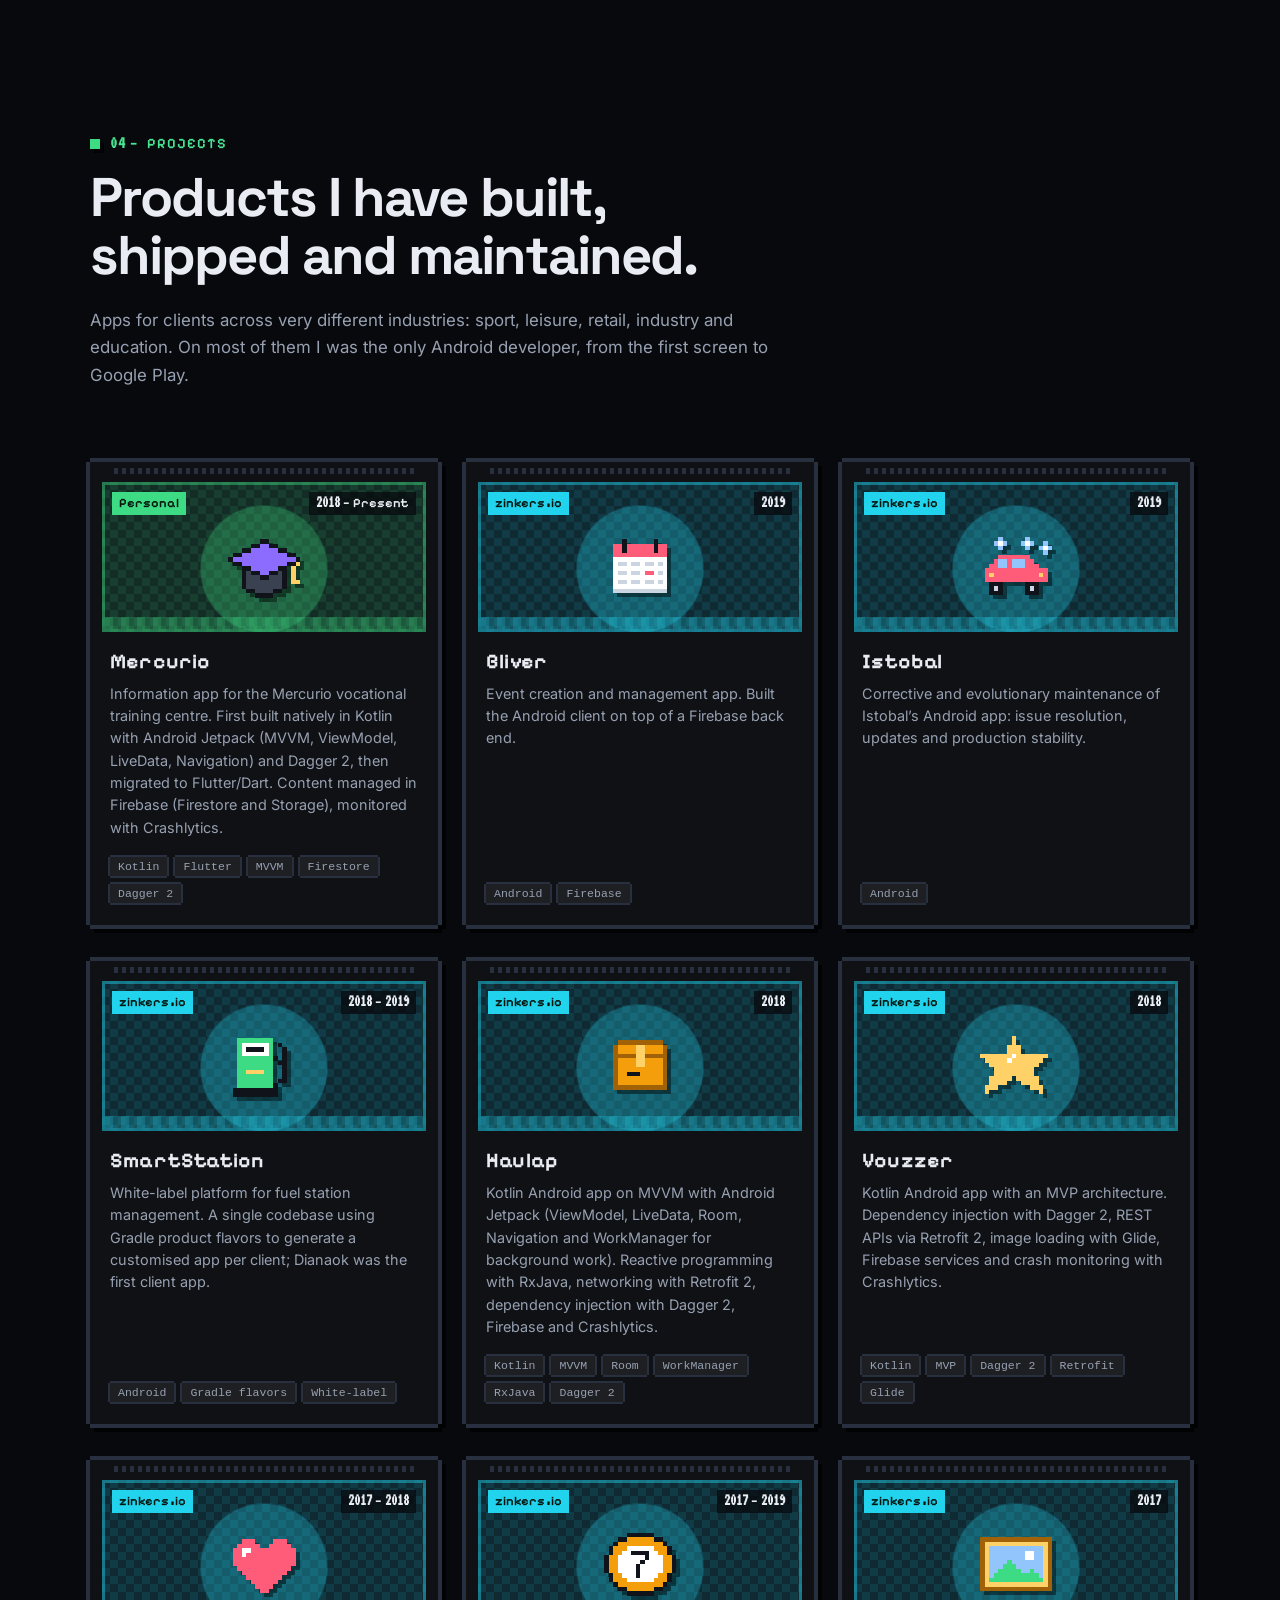
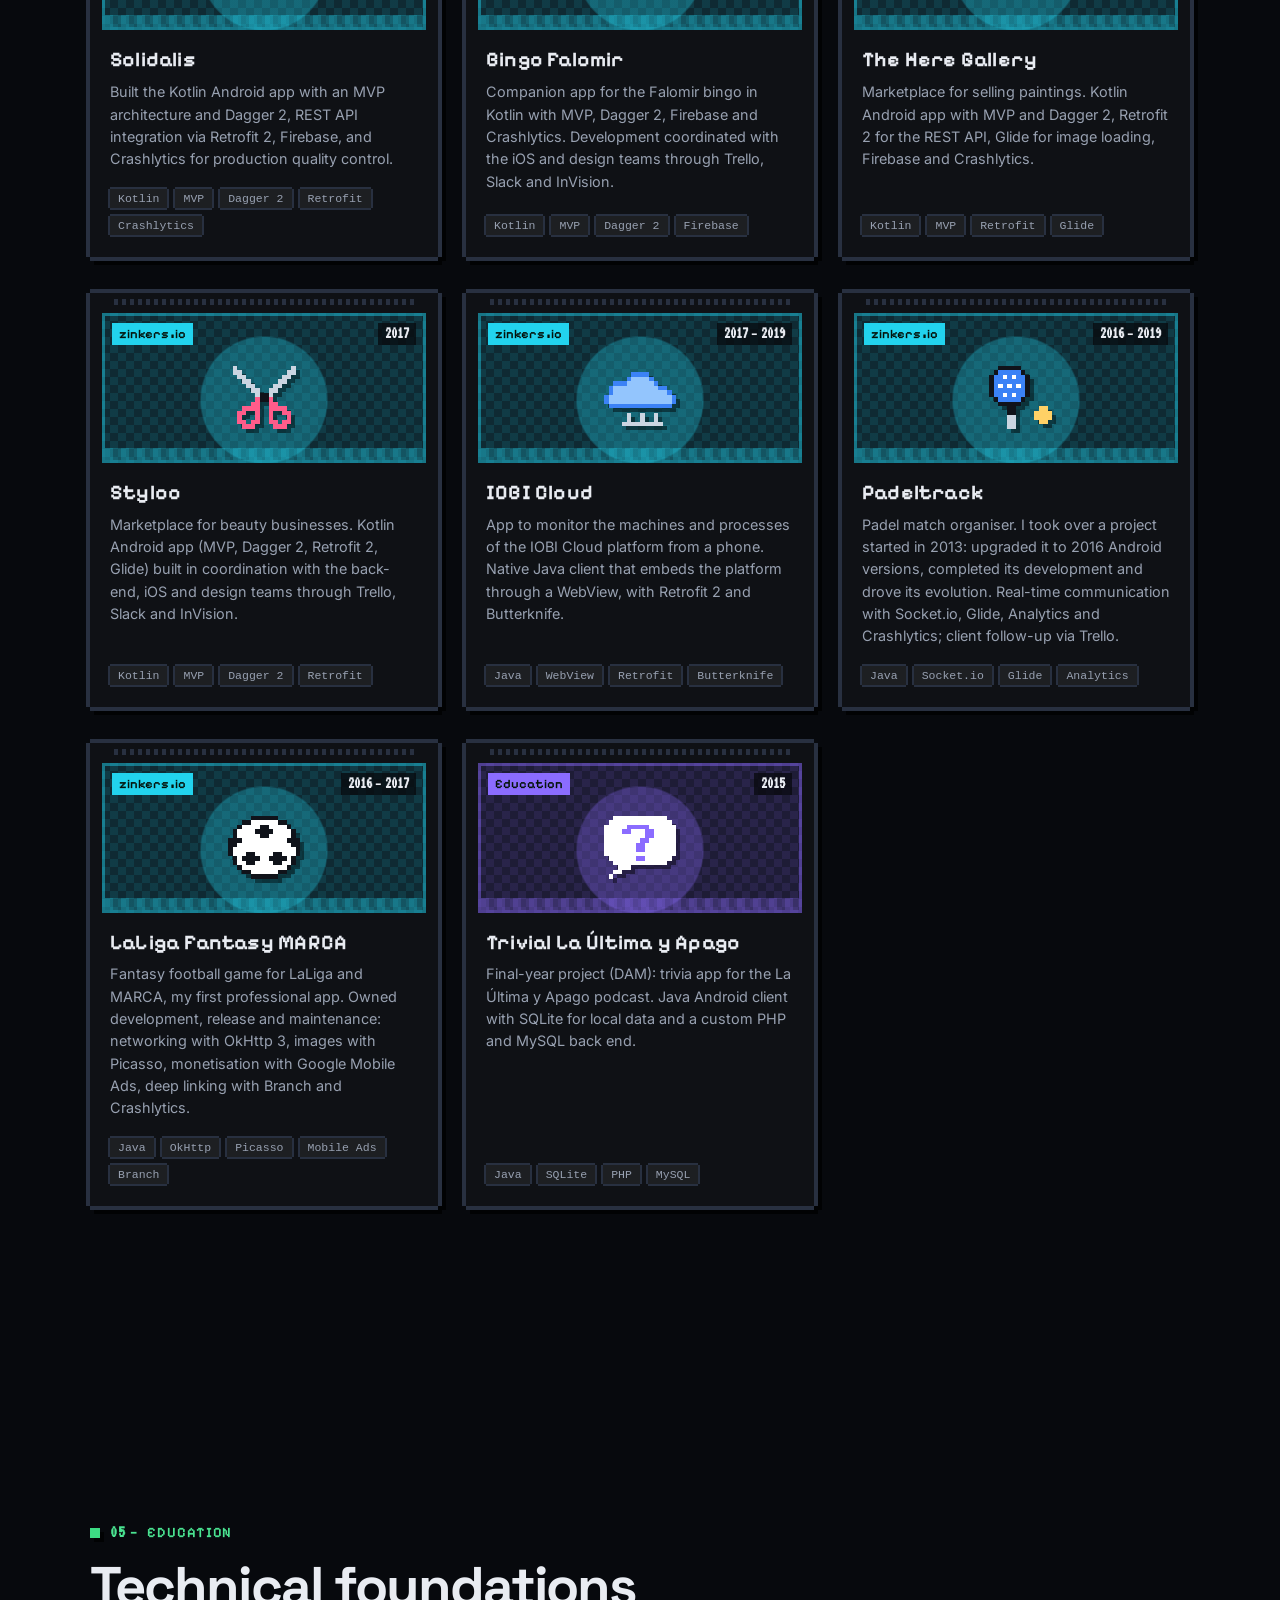
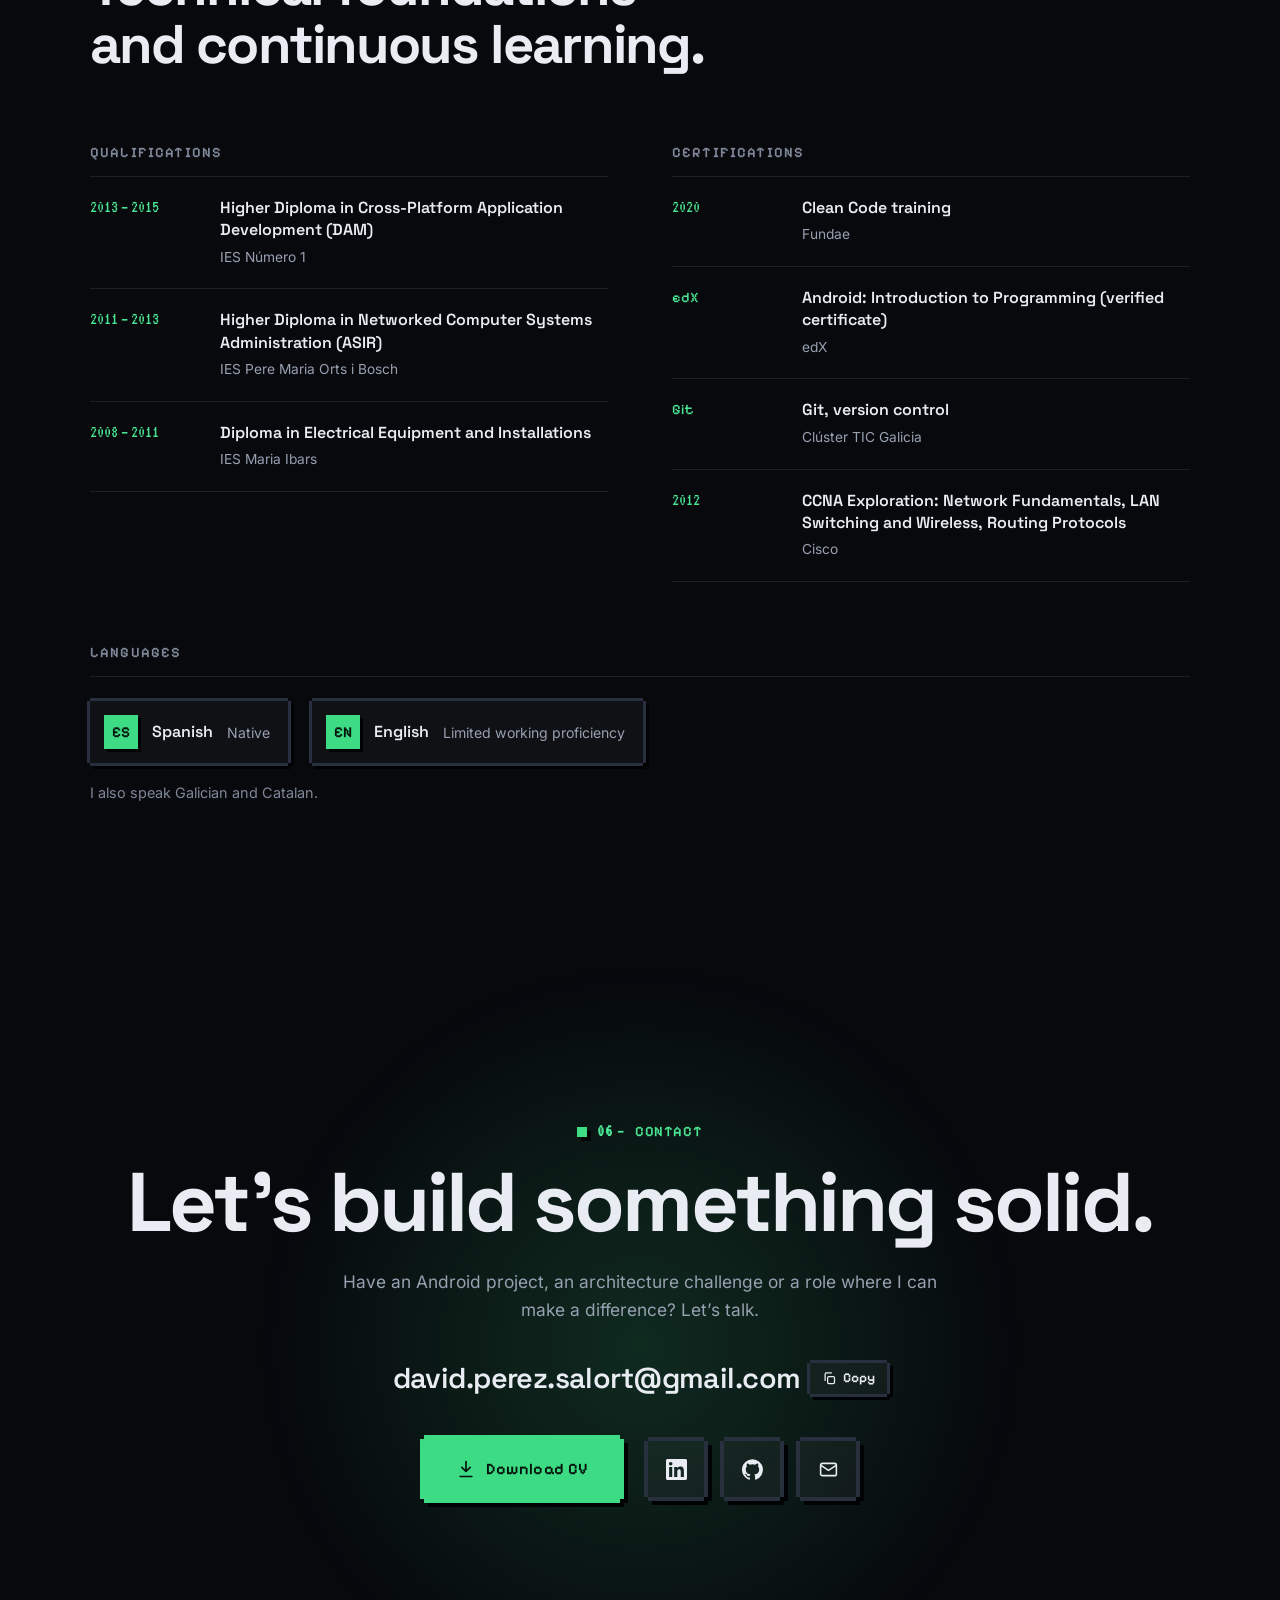
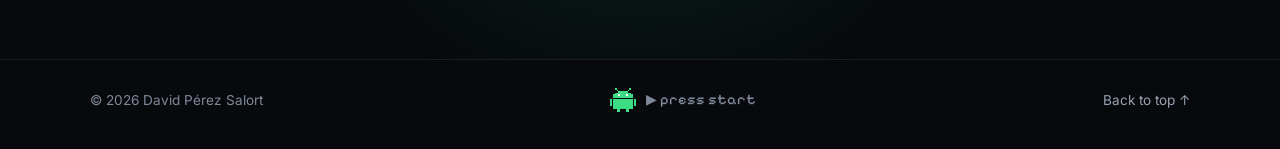
==== commit aa748bbb: "chore: English code comments, polish copy and small fixes - Translate code comments, README and rule" ====
--- a/index.html
+++ b/index.html
@@ -12,7 +12,8 @@
   <meta property="og:type" content="website">
   <meta property="og:title" content="David Pérez Salort · Senior Android Software Engineer">
   <meta property="og:description" content="Desarrollo Android nativo con Kotlin, arquitectura móvil e integración de software automotriz.">
-  <meta property="og:image" content="assets/img/avatar.jpeg">
+  <meta property="og:url" content="https://portfolio-8fa1d.web.app/">
+  <meta property="og:image" content="https://portfolio-8fa1d.web.app/assets/img/avatar.jpeg">
   <meta name="twitter:card" content="summary">
 
   <link rel="icon" href="assets/icons/favicon.ico" sizes="any">
@@ -25,12 +26,12 @@
   <link rel="preload" href="assets/fonts/pixelify-sans.woff2" as="font" type="font/woff2" crossorigin>
   <link rel="preload" href="assets/fonts/vt323.woff2" as="font" type="font/woff2" crossorigin>
 
-  <!-- Aplica tema e idioma guardados antes del primer pintado (sin parpadeo). Bloqueante a propósito. -->
+  <!-- Applies the saved theme and language before first paint (no flash). Render-blocking on purpose. -->
   <script src="js/boot.js"></script>
 
   <link rel="stylesheet" href="css/styles.css">
 
-  <!-- Scripts en el head con defer/module: se descubren y descargan en paralelo, y se ejecutan igual que al final del body. -->
+  <!-- Scripts in the head with defer/module: discovered and downloaded in parallel, executed as if at the end of the body. -->
   <script src="vendor/gsap.min.js" defer></script>
   <script src="vendor/ScrollTrigger.min.js" defer></script>
   <script src="vendor/lenis.min.js" defer></script>
@@ -78,7 +79,7 @@
         <button class="icon-btn lang-toggle" type="button" aria-label="Switch to English" data-i18n-attr="aria-label:langLabel">
           <span class="lang-current">ES</span><span class="lang-sep">/</span><span class="lang-other">EN</span>
         </button>
-        <button class="icon-btn theme-toggle" type="button" aria-label="Cambiar a tema claro" data-i18n-attr="aria-label:themeLabel">
+        <button class="icon-btn theme-toggle" type="button" aria-label="Cambiar a tema claro">
           <svg class="icon-sun" viewBox="0 0 24 24" aria-hidden="true"><circle cx="12" cy="12" r="4.2"/><path d="M12 2v2.2M12 19.8V22M4.9 4.9l1.6 1.6M17.5 17.5l1.6 1.6M2 12h2.2M19.8 12H22M4.9 19.1l1.6-1.6M17.5 6.5l1.6-1.6"/></svg>
           <svg class="icon-moon" viewBox="0 0 24 24" aria-hidden="true"><path d="M20.5 14.3A8.5 8.5 0 0 1 9.7 3.5a8.5 8.5 0 1 0 10.8 10.8z"/></svg>
         </button>
@@ -89,7 +90,7 @@
     </div>
   </header>
 
-  <main id="main">
+  <main id="main" tabindex="-1">
     <!-- ============ HERO ============ -->
     <section class="hero" aria-labelledby="hero-name">
       <canvas class="hero-canvas" aria-hidden="true"></canvas>
@@ -128,7 +129,7 @@
           </dl>
         </div>
 
-        <!-- Visual: head unit de vehículo con app Android -->
+        <!-- Visual: vehicle head unit running an Android app -->
         <div class="hero-visual">
           <div class="device tilt-scene">
             <div class="device-bezel">
@@ -548,7 +549,7 @@
         </div>
 
         <div class="contact-actions reveal">
-          <!-- El PDF cambia con el idioma (clave contact.cvHref en js/i18n.js). Se regenera desde cv/cv.html (ver README). -->
+          <!-- The PDF follows the language (contact.cvHref key in js/i18n.js). Regenerated from cv/cv.html (see README). -->
           <a class="btn btn-cv magnetic" href="cv/David-Perez-Salort-CV-ES.pdf" download data-cv data-i18n-attr="href:contact.cvHref">
             <span class="btn-cv-shine" aria-hidden="true"></span>
             <svg class="cv-icon" viewBox="0 0 24 24" aria-hidden="true"><path d="M12 3v12M7 10l5 5 5-5M5 21h14"/></svg>
@@ -589,7 +590,7 @@
 
   <div class="toast" role="status" aria-live="polite"></div>
 
-  <!-- ============ MÚSICA: IT'S TIME (reproductor de Spotify; se carga solo al pulsar la tarjeta del head unit) ============ -->
+  <!-- ============ MUSIC: IT'S TIME (Spotify player; loaded only when the head unit card is clicked) ============ -->
   <div class="music" hidden role="dialog" aria-label="It’s Time — Imagine Dragons">
     <div class="music-head">
       <span class="music-title">♪ It’s Time — Imagine Dragons</span>
--- a/css/styles.css
+++ b/css/styles.css
@@ -109,7 +109,7 @@
   overflow-x: clip;
   transition: background-color .5s var(--ease), color .5s var(--ease);
 }
-/* Scanlines sutiles */
+/* Subtle scanlines */
 body::after {
   content: '';
   position: fixed; inset: 0;
@@ -194,7 +194,7 @@
   background: var(--accent);
 }
 .nav-actions { display: flex; align-items: center; gap: 8px; }
-.mascot { position: relative; top: -7px; width: 40px; height: 48px; margin-left: 2px; } /* el droide ocupa la parte baja del lienzo: se sube para centrarlo con los iconos */
+.mascot { position: relative; top: -7px; width: 40px; height: 48px; margin-left: 2px; } /* the droid sits in the lower part of the canvas: shift it up to centre it with the icons */
 .mascot-canvas { display: block; width: 100%; height: 100%; image-rendering: pixelated; image-rendering: crisp-edges; }
 .mascot:focus-visible { outline-offset: 2px; }
 .icon-btn {
@@ -275,7 +275,7 @@
 .hero-name .gradient-text .char {
   background: inherit; -webkit-background-clip: text; background-clip: text; color: transparent;
 }
-/* El degradado del apellido se aplica por letra para que funcione con el split */
+/* The surname gradient is applied per letter so it works with the split */
 .hero-name .gradient-text { background: none; }
 .hero-name .gradient-text .char { background-image: linear-gradient(100deg, var(--accent) 0%, var(--accent-3) 55%, var(--accent-2) 110%); background-repeat: no-repeat; }
 
@@ -356,7 +356,7 @@
 .hu-art { position: relative; display: block; width: 52px; height: 52px; flex: none; box-shadow: 0 0 0 2px #2d3170, 3px 3px 0 2px #000; }
 .hu-art-img { display: block; width: 100%; height: 100%; }
 .hu-play {
-  /* Triángulo ▶ pixel sobre la portada */
+  /* Pixel ▶ triangle over the cover art */
   position: absolute; inset: 0; display: grid; place-items: center; background: rgba(8, 10, 15, .45);
   opacity: 0; transition: opacity .15s steps(2);
 }
@@ -486,7 +486,7 @@
   clip-path: polygon(0 12px, 6px 12px, 6px 6px, 12px 6px, 12px 0, calc(100% - 12px) 0, calc(100% - 12px) 6px, calc(100% - 6px) 6px, calc(100% - 6px) 12px, 100% 12px, 100% calc(100% - 12px), calc(100% - 6px) calc(100% - 12px), calc(100% - 6px) calc(100% - 6px), calc(100% - 12px) calc(100% - 6px), calc(100% - 12px) 100%, 12px 100%, 12px calc(100% - 6px), 6px calc(100% - 6px), 6px calc(100% - 12px), 0 calc(100% - 12px));
   isolation: isolate;
 }
-/* Borde degradado giratorio: una capa que rota con transform (va por GPU, sin repintar) */
+/* Rotating gradient border: a layer rotated with transform (GPU-composited, no repaints) */
 .photo-frame::before {
   content: ''; position: absolute; inset: -50%; z-index: -1;
   background: conic-gradient(var(--accent), var(--accent-3), var(--accent-2), var(--accent));
@@ -535,13 +535,13 @@
 }
 .tech-card.is-tilting { transition: transform .12s linear, border-color .35s, background-color .35s, box-shadow .35s; }
 .tech-card::before {
-  /* Foco que sigue al cursor */
+  /* Spotlight that follows the cursor */
   content: ''; position: absolute; inset: 0; border-radius: inherit; z-index: -1;
   background: radial-gradient(240px circle at var(--mx) var(--my), color-mix(in srgb, var(--c) 22%, transparent), transparent 65%);
   opacity: 0; transition: opacity .35s;
 }
 .tech-card::after {
-  /* Borde iluminado */
+  /* Lit border */
   content: ''; position: absolute; inset: -1px; border-radius: inherit; padding: 1px; pointer-events: none;
   background: radial-gradient(180px circle at var(--mx) var(--my), var(--c), transparent 70%);
   -webkit-mask: linear-gradient(#000 0 0) content-box, linear-gradient(#000 0 0);
@@ -630,7 +630,7 @@
   .tl-card, .tl-item:nth-child(even) .tl-card { grid-column: 1; grid-row: 2; }
 }
 
-/* ---------- Projects: cartuchos ---------- */
+/* ---------- Projects: cartridges ---------- */
 .cart-grid { display: grid; grid-template-columns: repeat(auto-fill, minmax(270px, 1fr)); gap: 36px 28px; }
 .cart {
   --cc: var(--accent-3);
@@ -642,14 +642,14 @@
 .cart[data-context="personal"] { --cc: var(--accent); }
 .cart[data-context="edu"] { --cc: var(--accent-2); }
 .cart::before {
-  /* Ranuras de la parte superior del cartucho */
+  /* Grooves along the top of the cartridge */
   content: ''; position: absolute; left: 24px; right: 24px; top: 6px; height: 6px;
   background: repeating-linear-gradient(90deg, var(--px-line) 0 4px, transparent 4px 8px);
 }
 .cart:hover { --pb: var(--cc); translate: 0 -4px; }
 .cart > h3, .cart > p, .cart > ul { margin-inline: 20px; }
 
-/* Etiqueta ilustrada del cartucho */
+/* Illustrated cartridge label */
 .cart-art {
   position: relative; display: grid; place-items: center;
   height: 150px; margin: 0 12px 18px; overflow: hidden;
@@ -660,7 +660,7 @@
   box-shadow: inset 0 0 0 3px color-mix(in srgb, var(--cc) 45%, transparent);
 }
 .cart-art::after {
-  /* Suelo pixel */
+  /* Pixel ground */
   content: ''; position: absolute; left: 3px; right: 3px; bottom: 3px; height: 12px;
   background: repeating-linear-gradient(90deg, color-mix(in srgb, var(--cc) 40%, transparent) 0 8px, color-mix(in srgb, var(--cc) 25%, transparent) 8px 16px);
 }
@@ -766,9 +766,9 @@
 }
 .toast.is-visible { opacity: 1; transform: translate(-50%, 0); }
 
-/* ---------- Marco pixel compartido ----------
-   Borde con esquinas escalonadas y sombra dura, hecho con box-shadow
-   (clip-path recortaría la sombra). --pb = borde, --ps = sombra. */
+/* ---------- Shared pixel frame ----------
+   Border with stepped corners and a hard shadow, built with box-shadow
+   (clip-path would clip the shadow). --pb = border, --ps = shadow. */
 .btn, .icon-btn, .copy-btn, .social, .nav-logo-mark, .hero-eyebrow, .float-chip, .photo-badge,
 .about-pillars li, .tech-card, .extra-block, .tl-card, .cart, .toast, .game-box, .game-close, .music, .music-close, .board-ok, .board-play,
 .hero-tags li, .pill-list li, .tl-tags li, .cart-tags li, .tl-highlight, .lang-list li {
@@ -783,7 +783,7 @@
     var(--px) calc(var(--px) * 2) 0 0 var(--ps),
     calc(var(--px) * 2) var(--px) 0 0 var(--ps);
 }
-/* Chips pequeños: trazo de 2px y sin sombra */
+/* Small chips: 2px stroke and no shadow */
 .hero-tags li, .pill-list li, .tl-tags li, .cart-tags li, .tl-highlight, .float-chip { --px: 2px; --ps: transparent; }
 .hero-eyebrow, .photo-badge, .icon-btn, .copy-btn, .nav-logo-mark, .lang-list li { --px: 3px; }
 .btn-primary { --pb: var(--text); }
@@ -793,7 +793,7 @@
 .icon-btn:hover { --pb: var(--accent); }
 .toast { --pb: var(--text); }
 
-/* ---------- Mini reproductor «It's Time» ---------- */
+/* ---------- "It's Time" mini player ---------- */
 .music {
   --pb: #ff5c8a;
   position: fixed; right: 16px; bottom: 16px; z-index: 140;
@@ -835,7 +835,7 @@
 .game-msg-text { font: 500 clamp(.8rem, 2.2vw, 1rem)/1.3 var(--font-pixel); animation: blink 1.1s steps(1) infinite; }
 .game-help { margin-top: 12px; font-size: .8rem; color: var(--faint); }
 
-/* Ranking: entrada de iniciales y tabla HIGH SCORES (encima del canvas) */
+/* Leaderboard: initials entry and HIGH SCORES table (over the canvas) */
 .game-board {
   position: absolute; inset: 0; z-index: 2;
   display: grid; place-content: safe center; justify-items: center; gap: 6px; padding: 10px;
@@ -874,7 +874,7 @@
 }
 .board-status { min-height: 1em; font-size: clamp(.7rem, 1.8vw, .85rem); color: var(--muted); }
 
-/* ---------- Estado inicial de animaciones (solo si JS/GSAP activos) ---------- */
+/* ---------- Initial animation state (only when JS/GSAP are active) ---------- */
 .js-anim [data-hero], .js-anim .hero-visual, .js-anim .reveal { opacity: 0; }
 .js-anim .hero-name .split { opacity: 0; }
 .js-anim .hero-name.is-split .split { opacity: 1; }
@@ -883,16 +883,16 @@
 
 /* ---------- View transitions ---------- */
 .no-tx *, .no-tx *::before, .no-tx *::after, .no-tx { transition: none !important; }
-/* Idioma: fundido corto */
+/* Language: short crossfade */
 ::view-transition-old(root), ::view-transition-new(root) { animation-duration: .3s; }
-/* Tema: la instantánea nueva se revela por cuadros (máscara desde JS);
-   la animación "hold" solo mantiene viva la transición mientras dura. */
+/* Theme: the new snapshot is revealed cell by cell (mask set from JS);
+   the "hold" animation only keeps the transition alive while it runs. */
 html.vt-pixel::view-transition-old(root),
 html.vt-pixel::view-transition-new(root) { animation: vt-hold .72s linear both; mix-blend-mode: normal; }
 html.vt-pixel::view-transition-new(root) { z-index: 1; }
 @keyframes vt-hold { from { opacity: 1; } to { opacity: 1; } }
 
-/* ---------- Animaciones en pausa fuera de pantalla (JS añade .is-offscreen) ---------- */
+/* ---------- Animations paused off-screen (JS adds .is-offscreen) ---------- */
 .is-offscreen, .is-offscreen::before, .is-offscreen::after, .is-offscreen *, .is-offscreen *::before, .is-offscreen *::after { animation-play-state: paused !important; }
 
 /* ---------- Reduced motion ---------- */
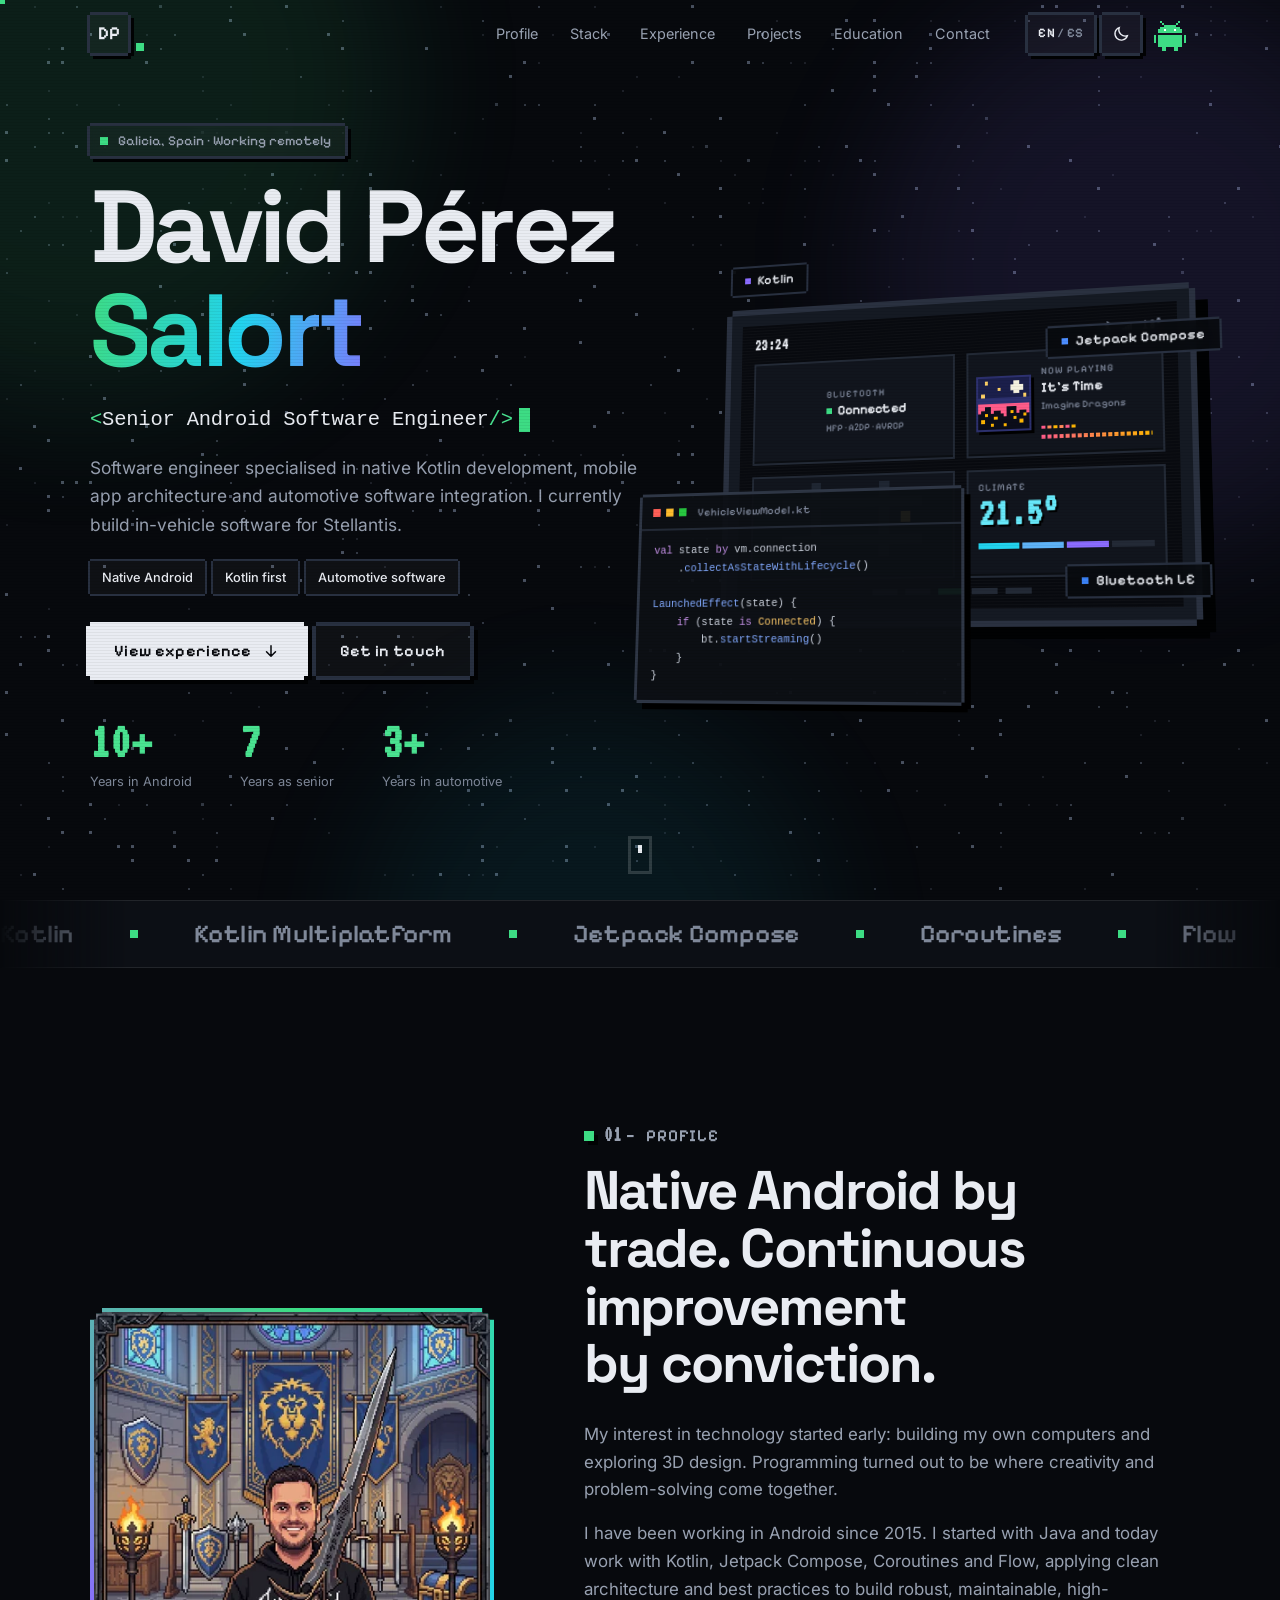
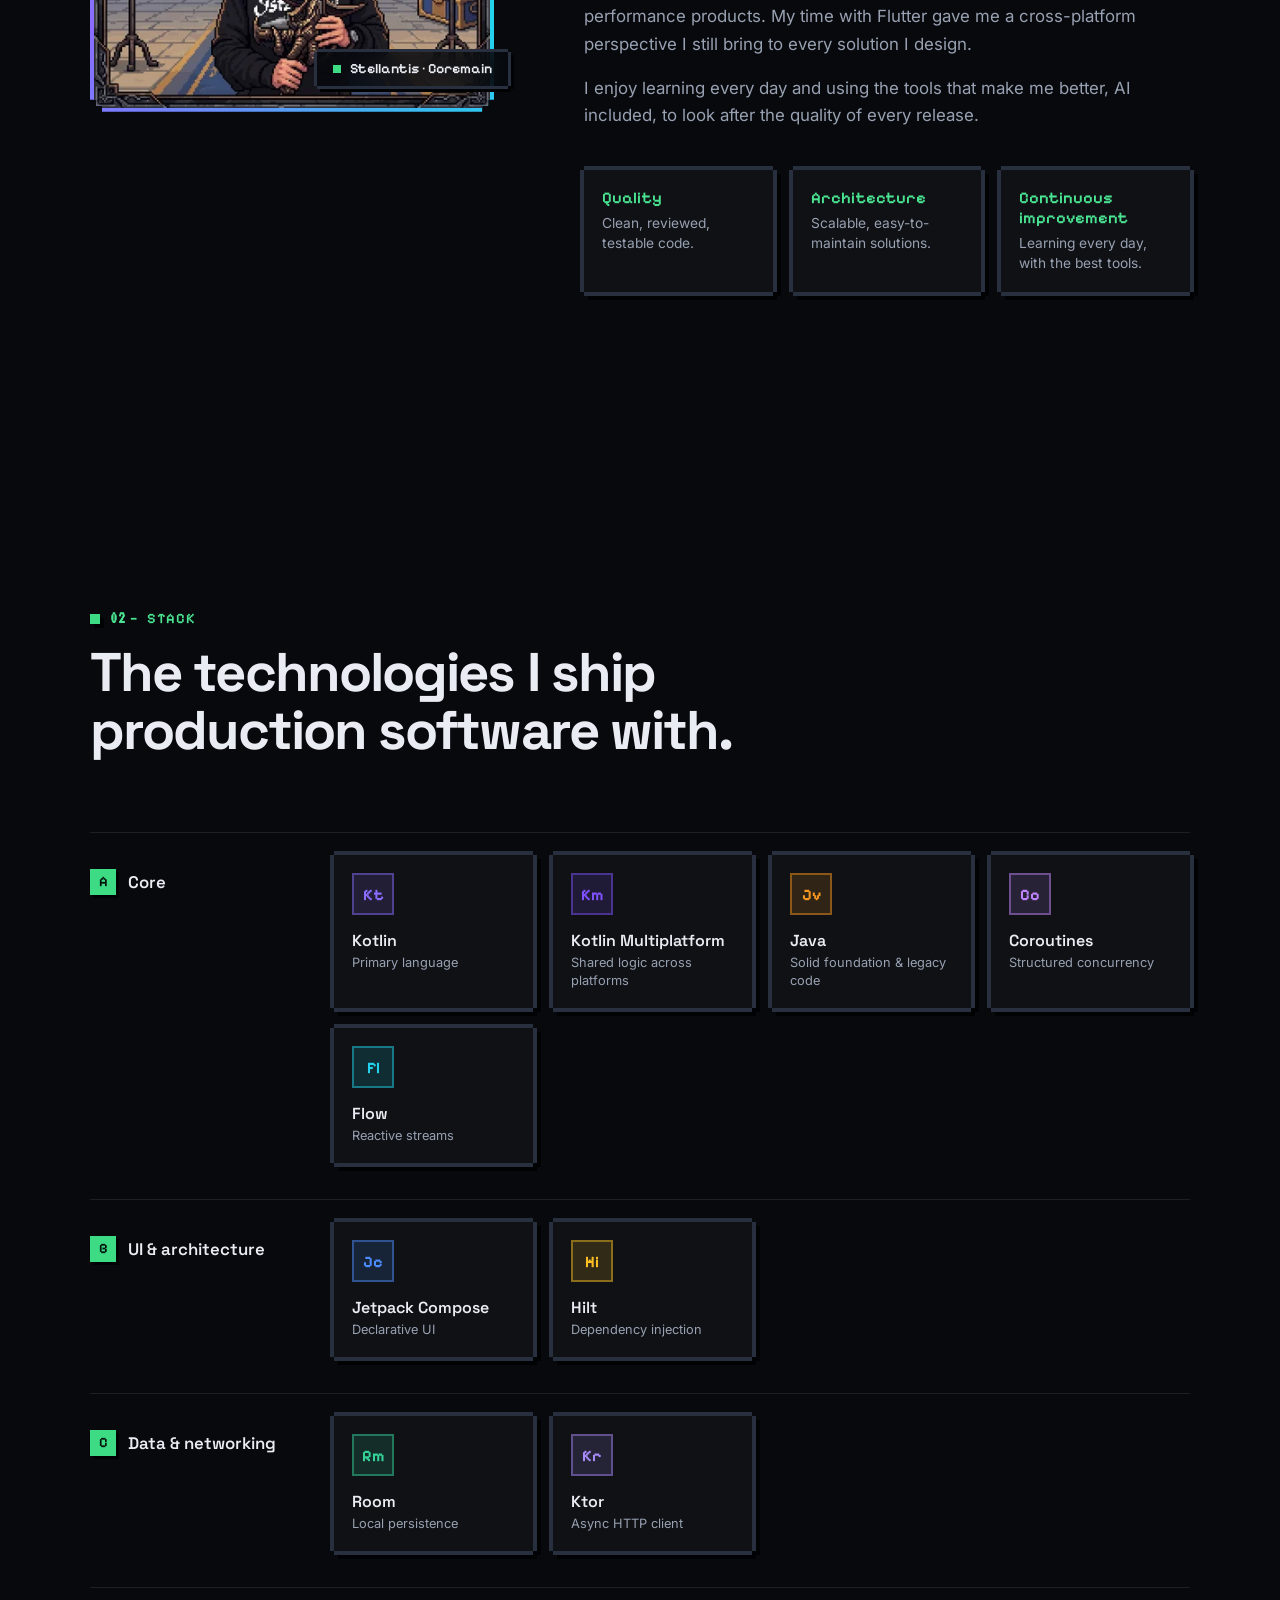
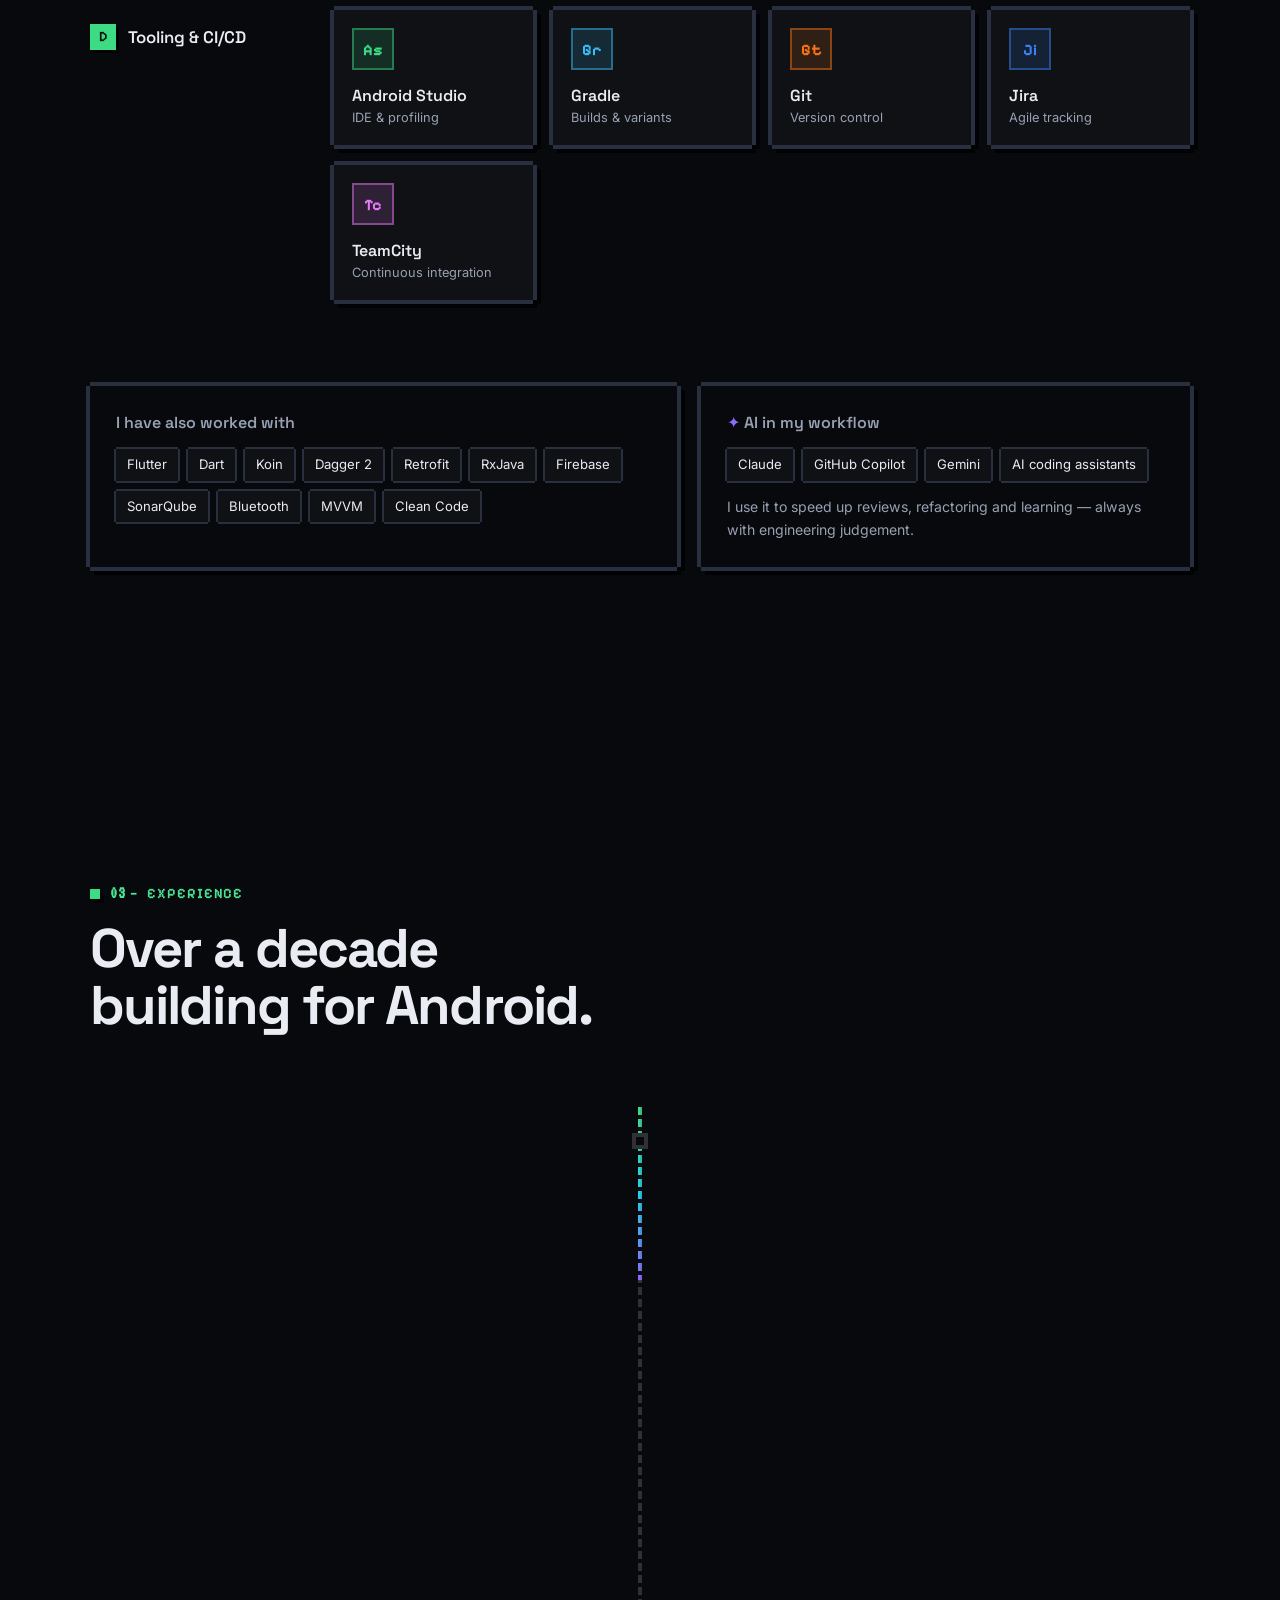
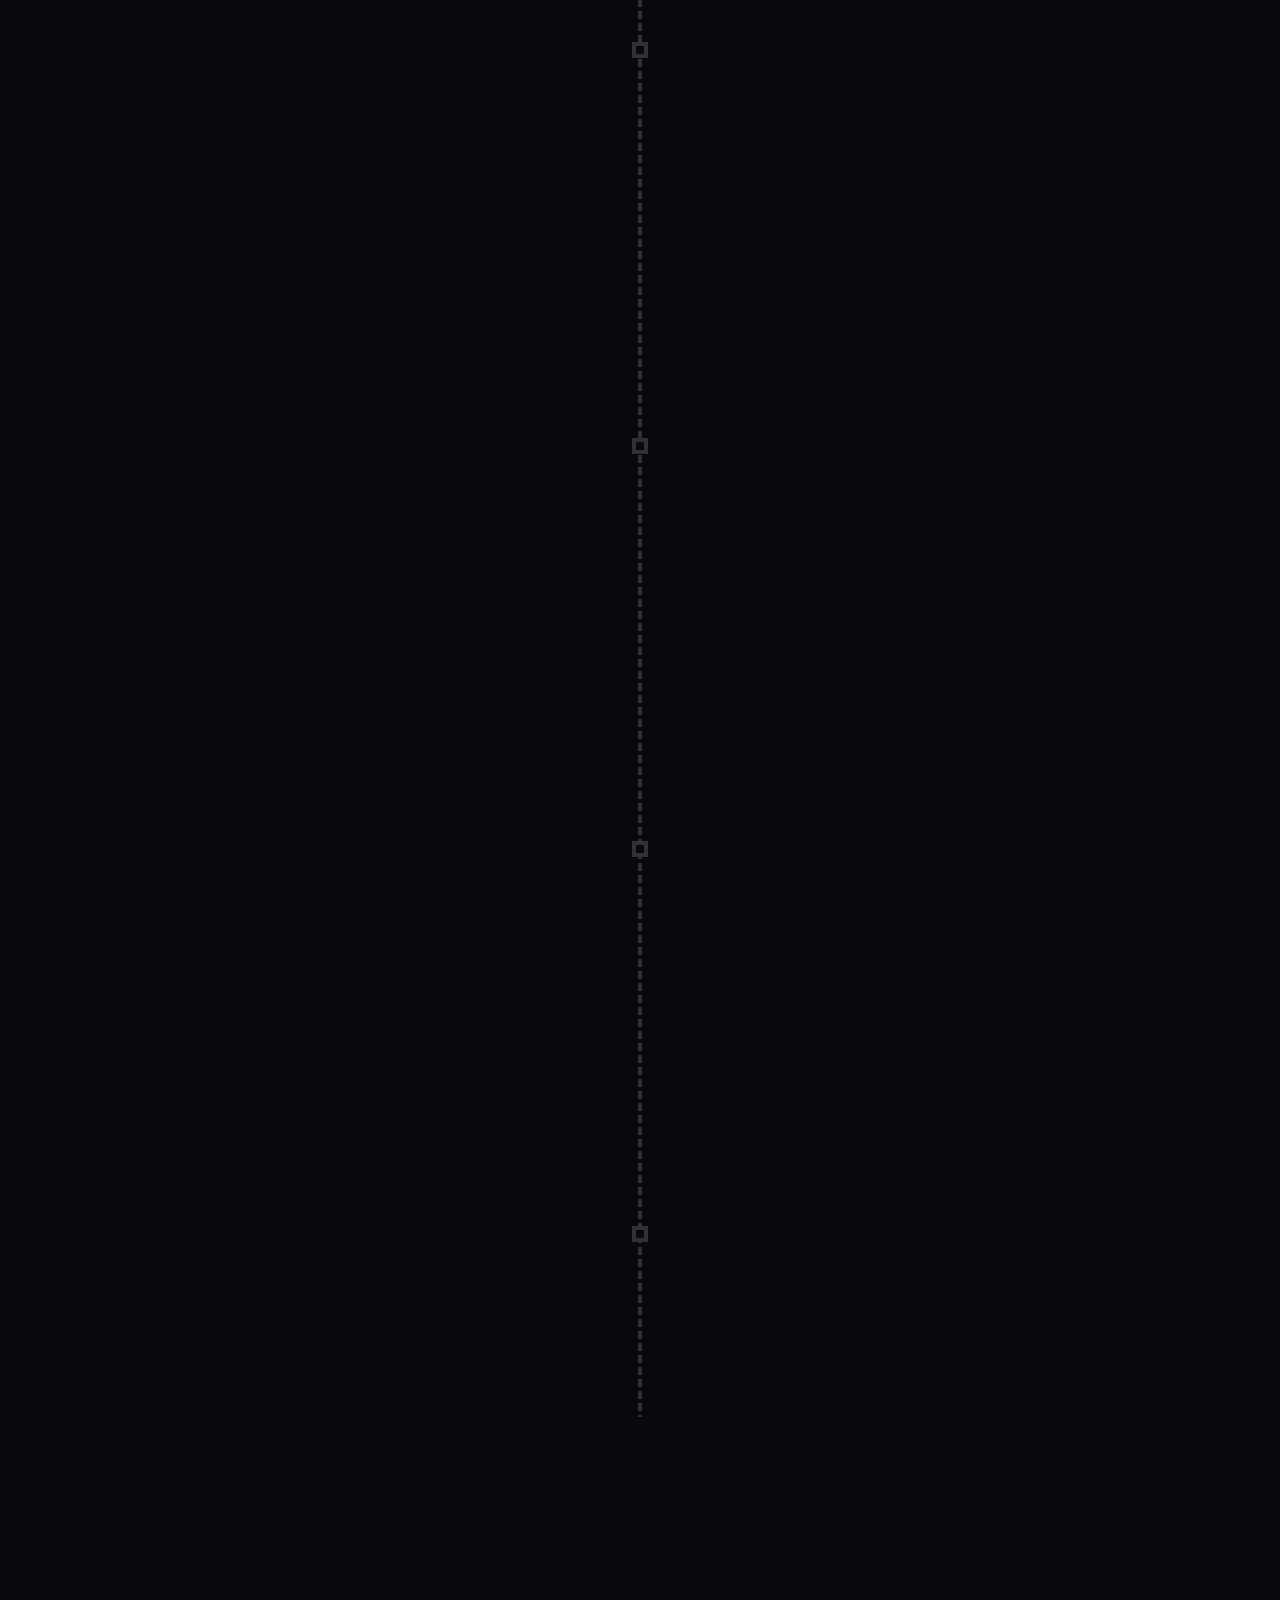
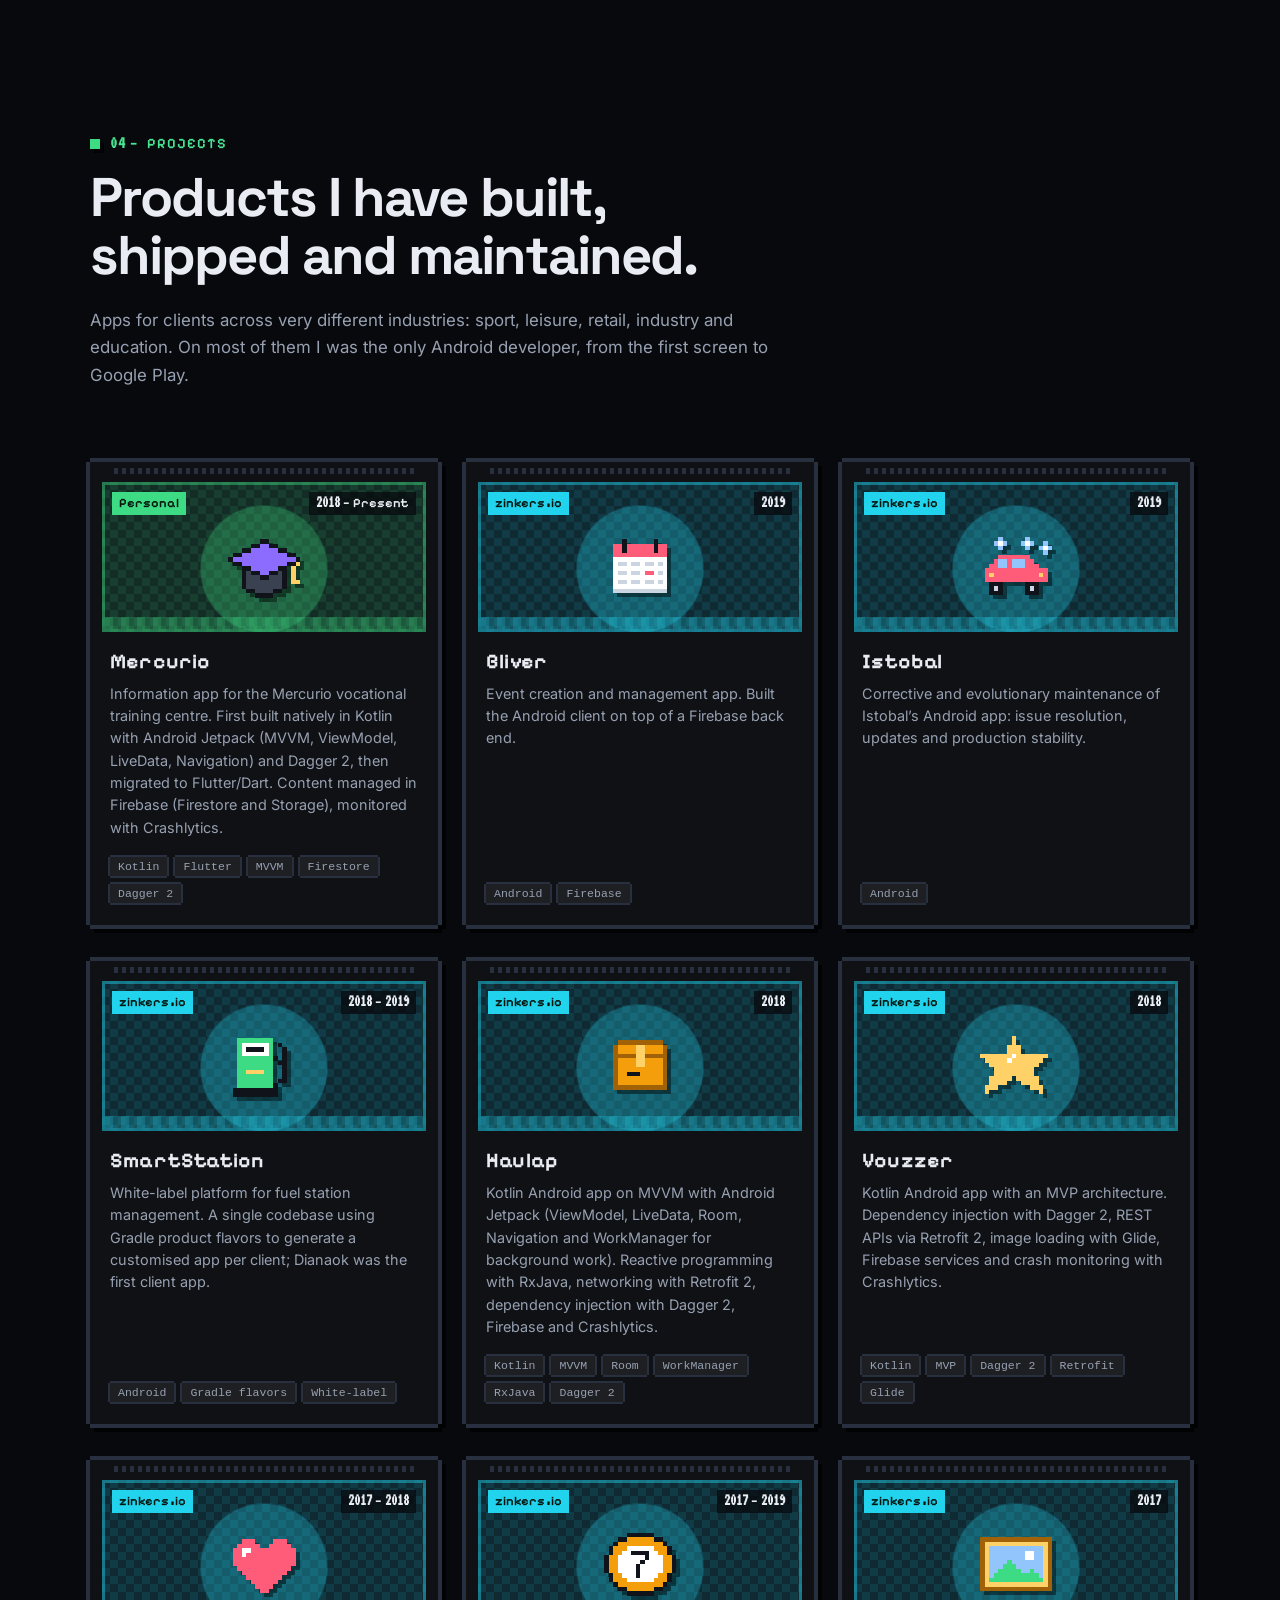
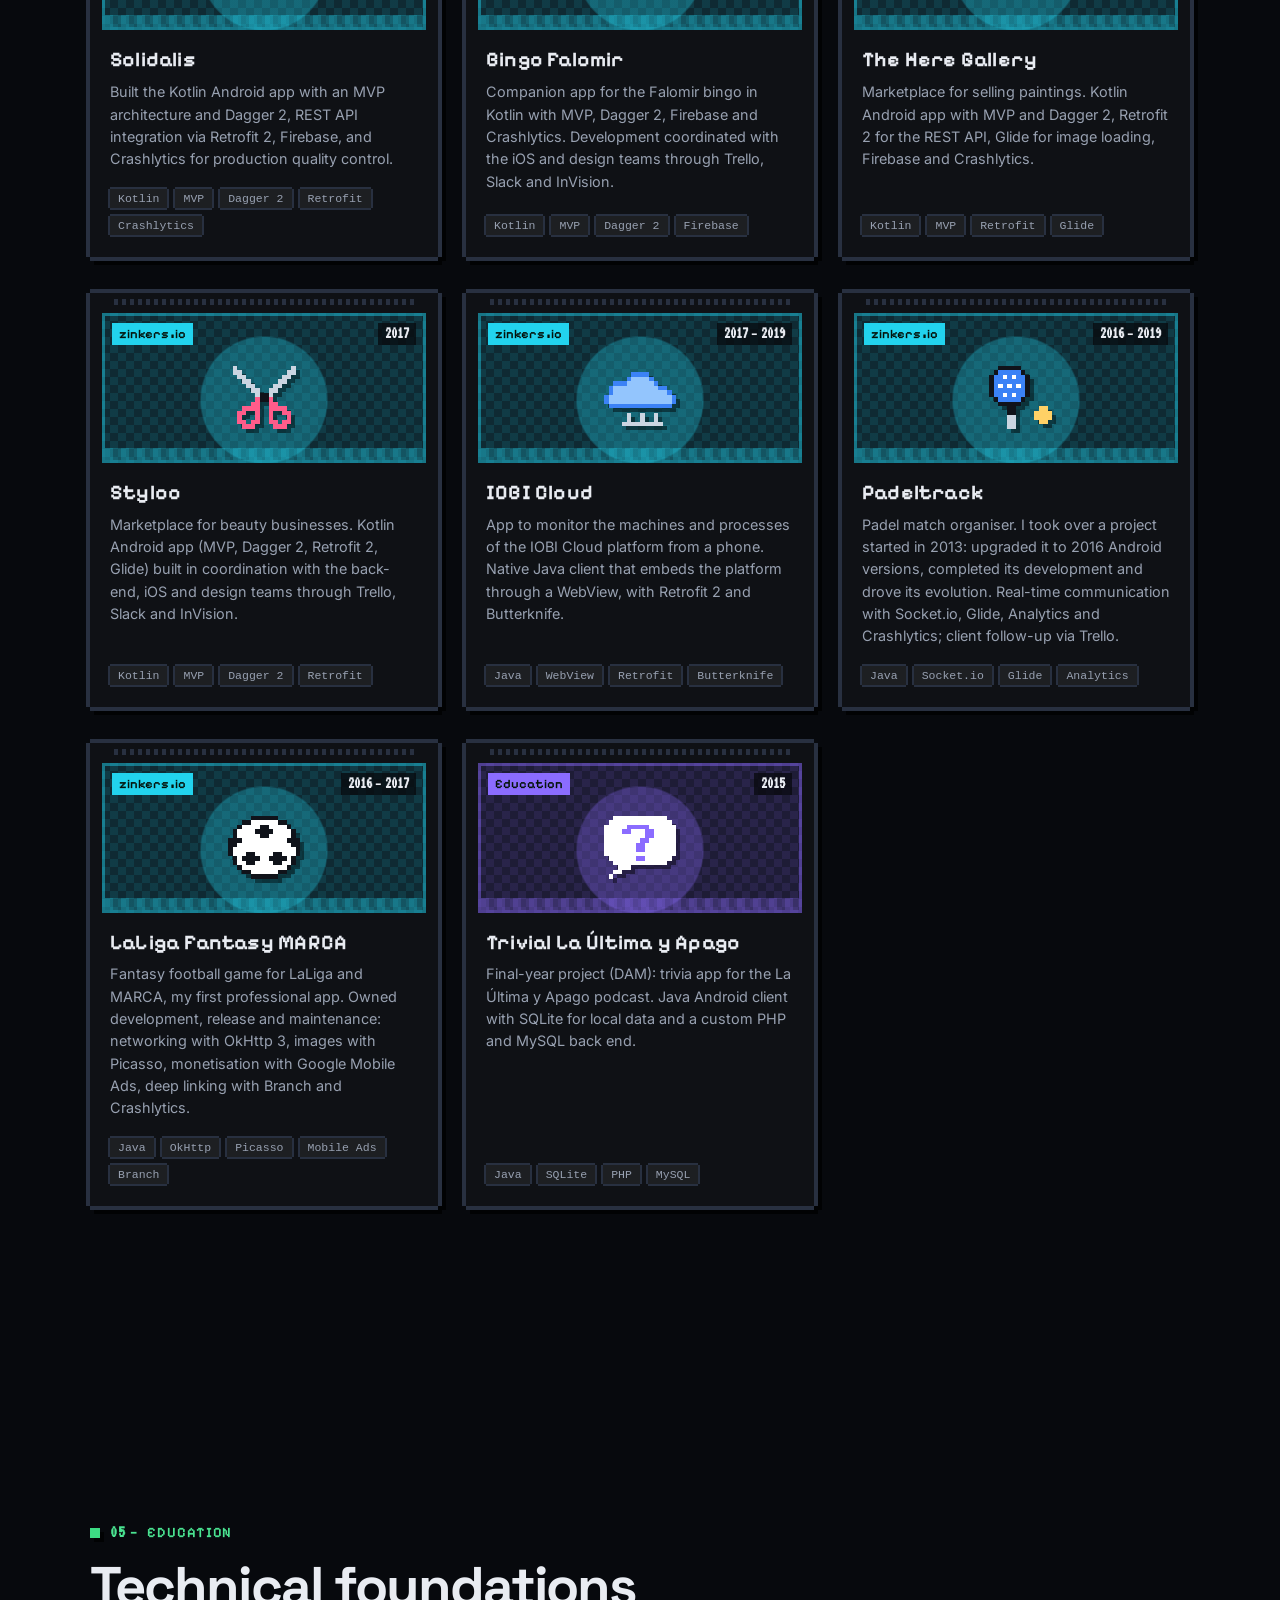
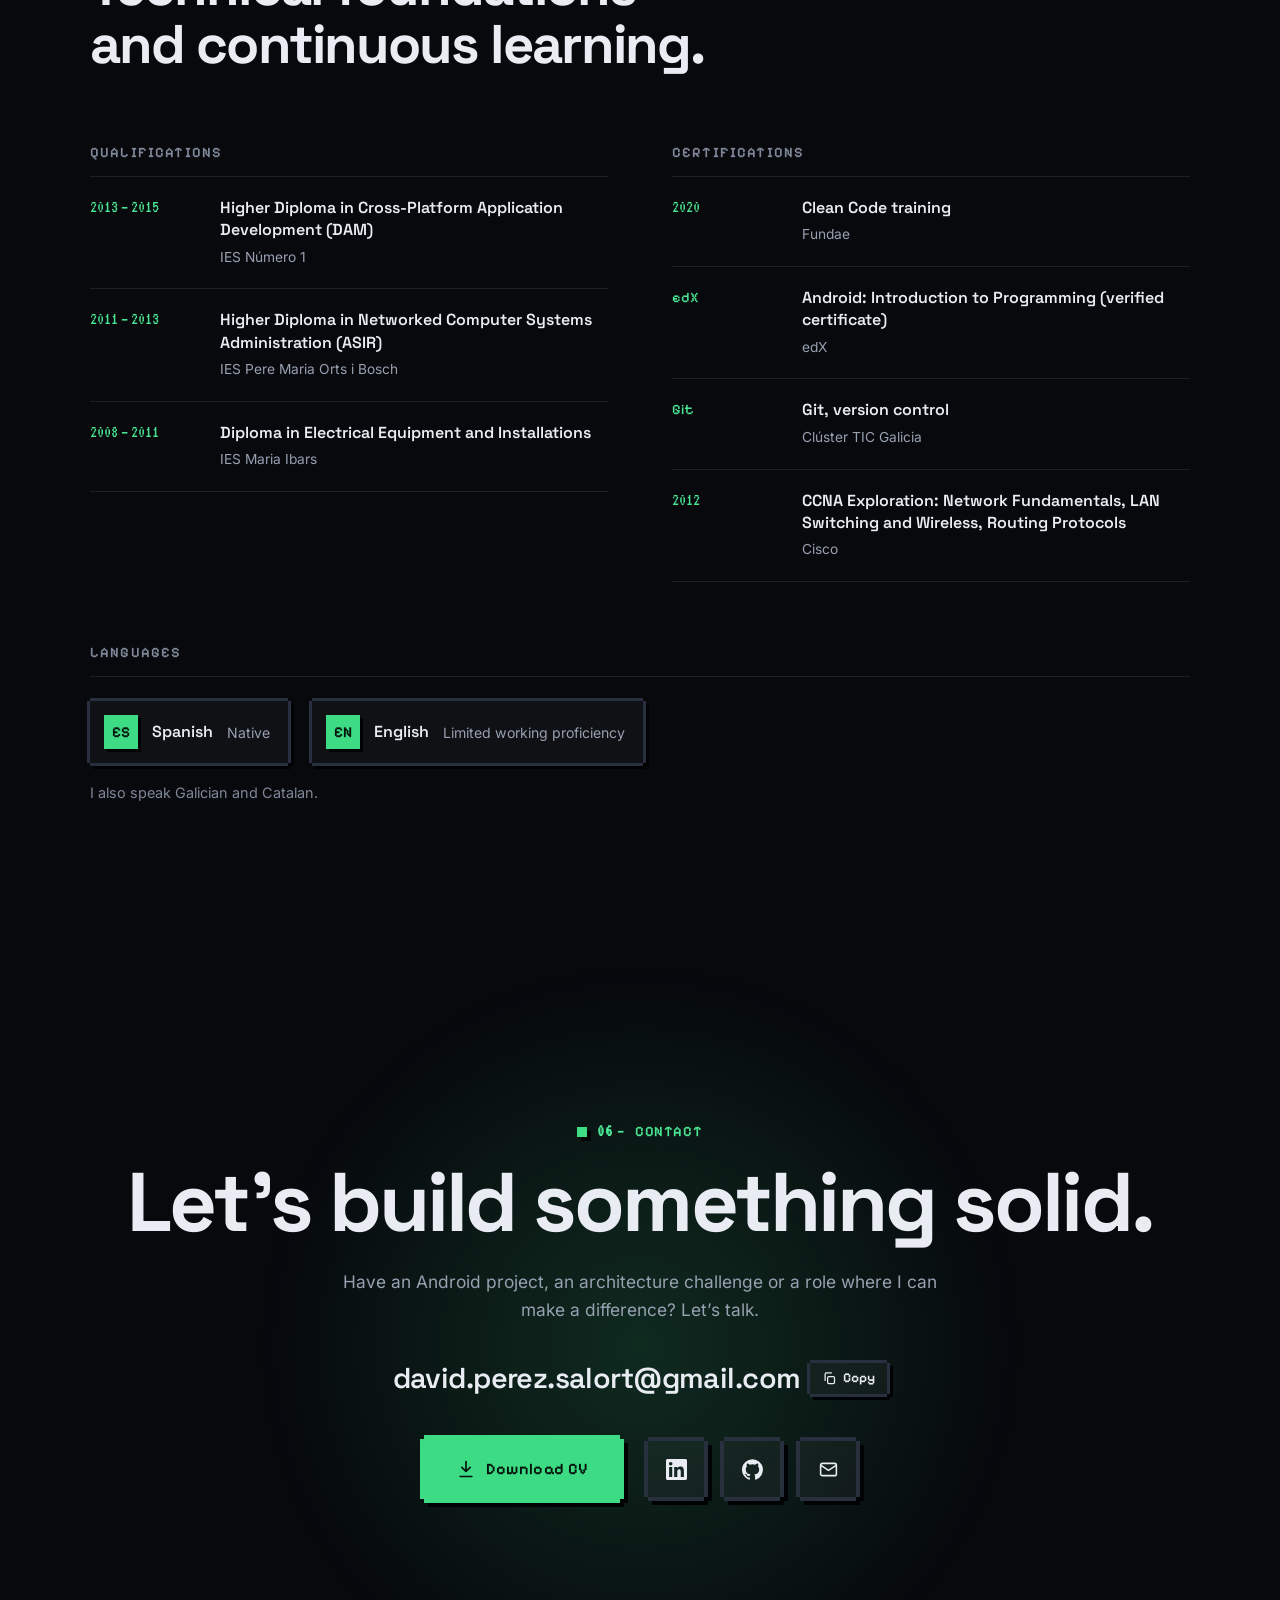
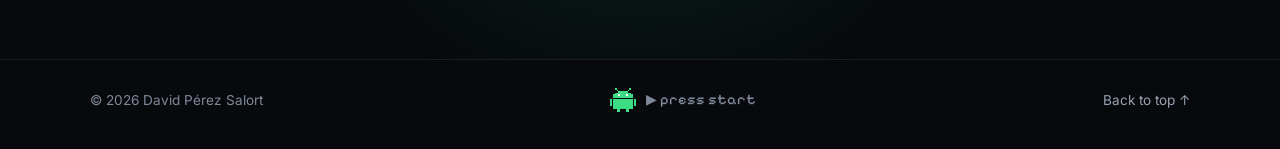
==== commit db82ad9e: "seo: dperez.dev as canonical domain (og:url, canonical, JSON-LD url, robots.txt, sitemap) Co-Authore" ====
--- a/index.html
+++ b/index.html
@@ -12,9 +12,10 @@
   <meta property="og:type" content="website">
   <meta property="og:title" content="David Pérez Salort · Senior Android Software Engineer">
   <meta property="og:description" content="Desarrollo Android nativo con Kotlin, arquitectura móvil e integración de software automotriz.">
-  <meta property="og:url" content="https://portfolio-8fa1d.web.app/">
-  <meta property="og:image" content="https://portfolio-8fa1d.web.app/assets/img/avatar.jpeg">
+  <meta property="og:url" content="https://dperez.dev/">
+  <meta property="og:image" content="https://dperez.dev/assets/img/avatar.jpeg">
   <meta name="twitter:card" content="summary">
+  <link rel="canonical" href="https://dperez.dev/">
 
   <link rel="icon" href="assets/icons/favicon.ico" sizes="any">
   <link rel="icon" type="image/png" sizes="32x32" href="assets/icons/favicon-32x32.png">
@@ -46,6 +47,7 @@
     "@type": "Person",
     "name": "David Pérez Salort",
     "jobTitle": "Senior Android Software Engineer",
+    "url": "https://dperez.dev/",
     "email": "mailto:david.perez.salort@gmail.com",
     "address": { "@type": "PostalAddress", "addressRegion": "Galicia", "addressCountry": "ES" },
     "sameAs": ["https://www.linkedin.com/in/davidperezsalort/", "https://github.com/enylrad"],
